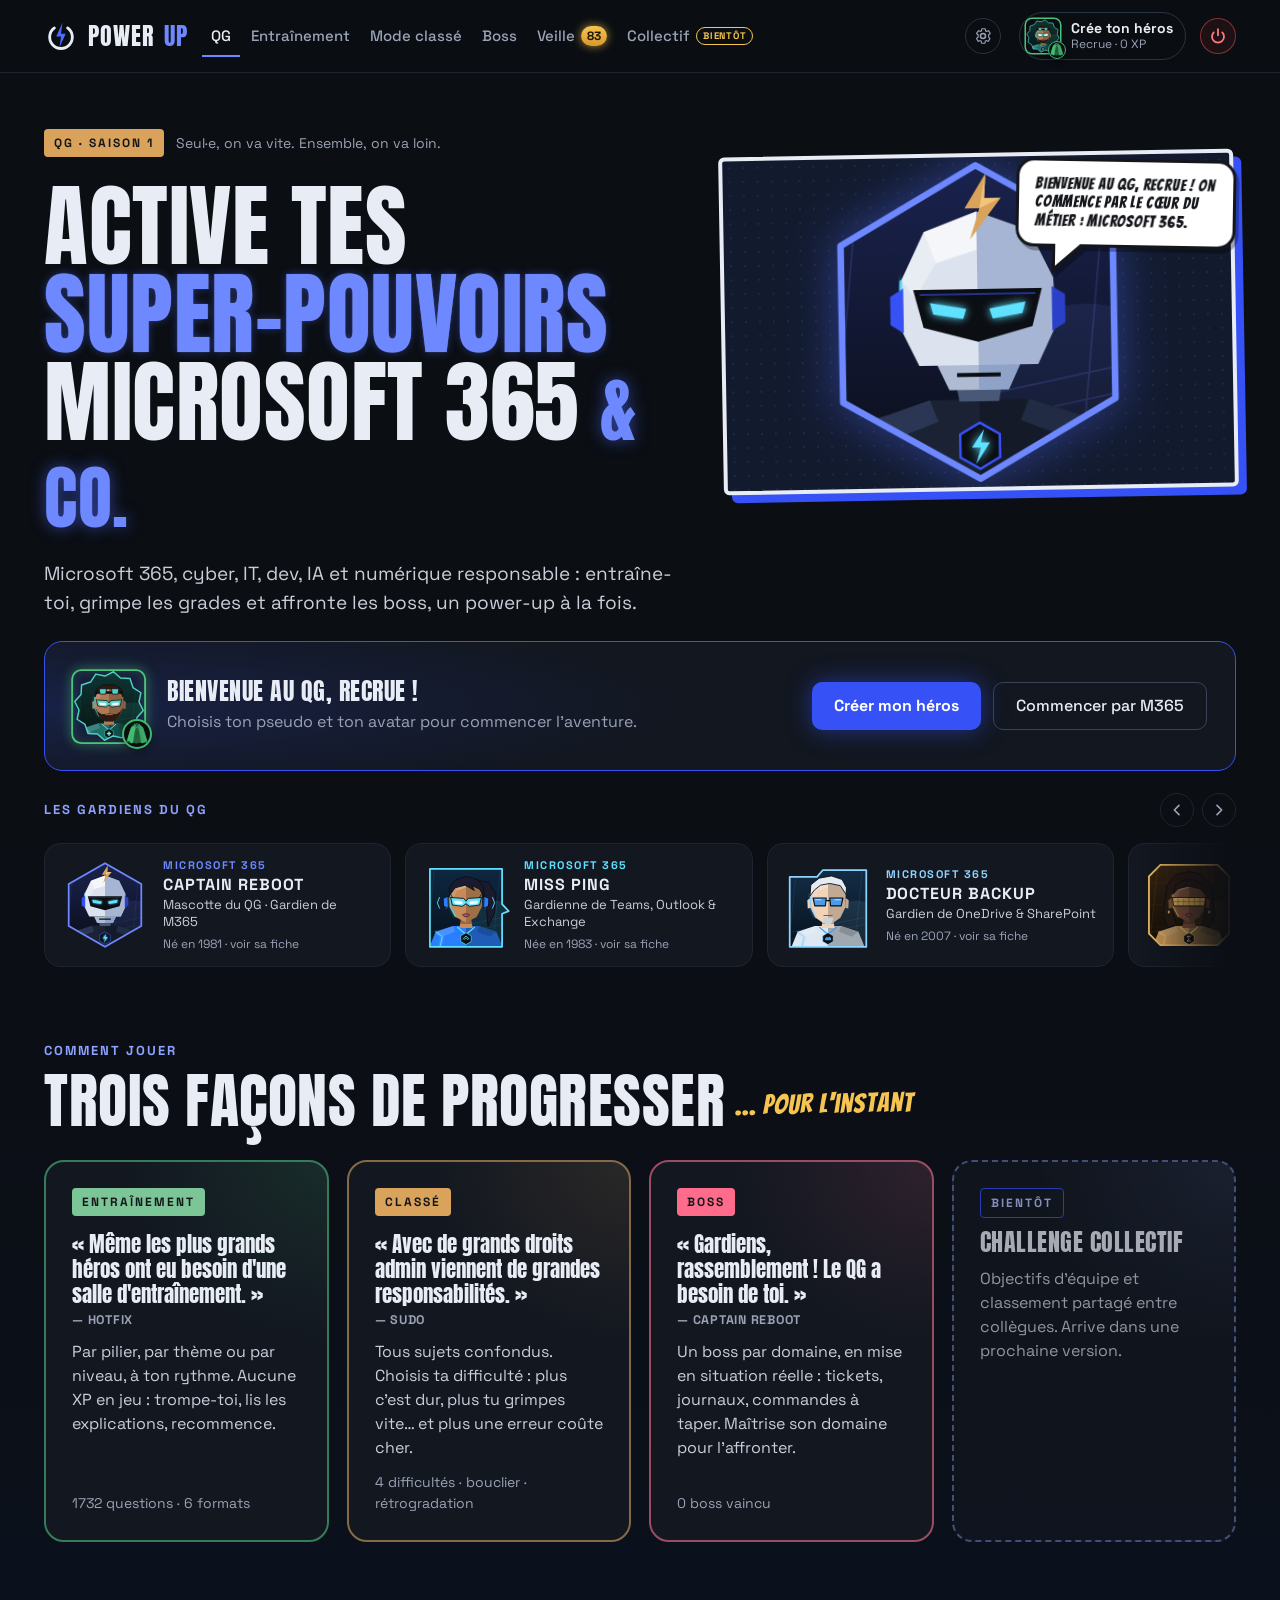
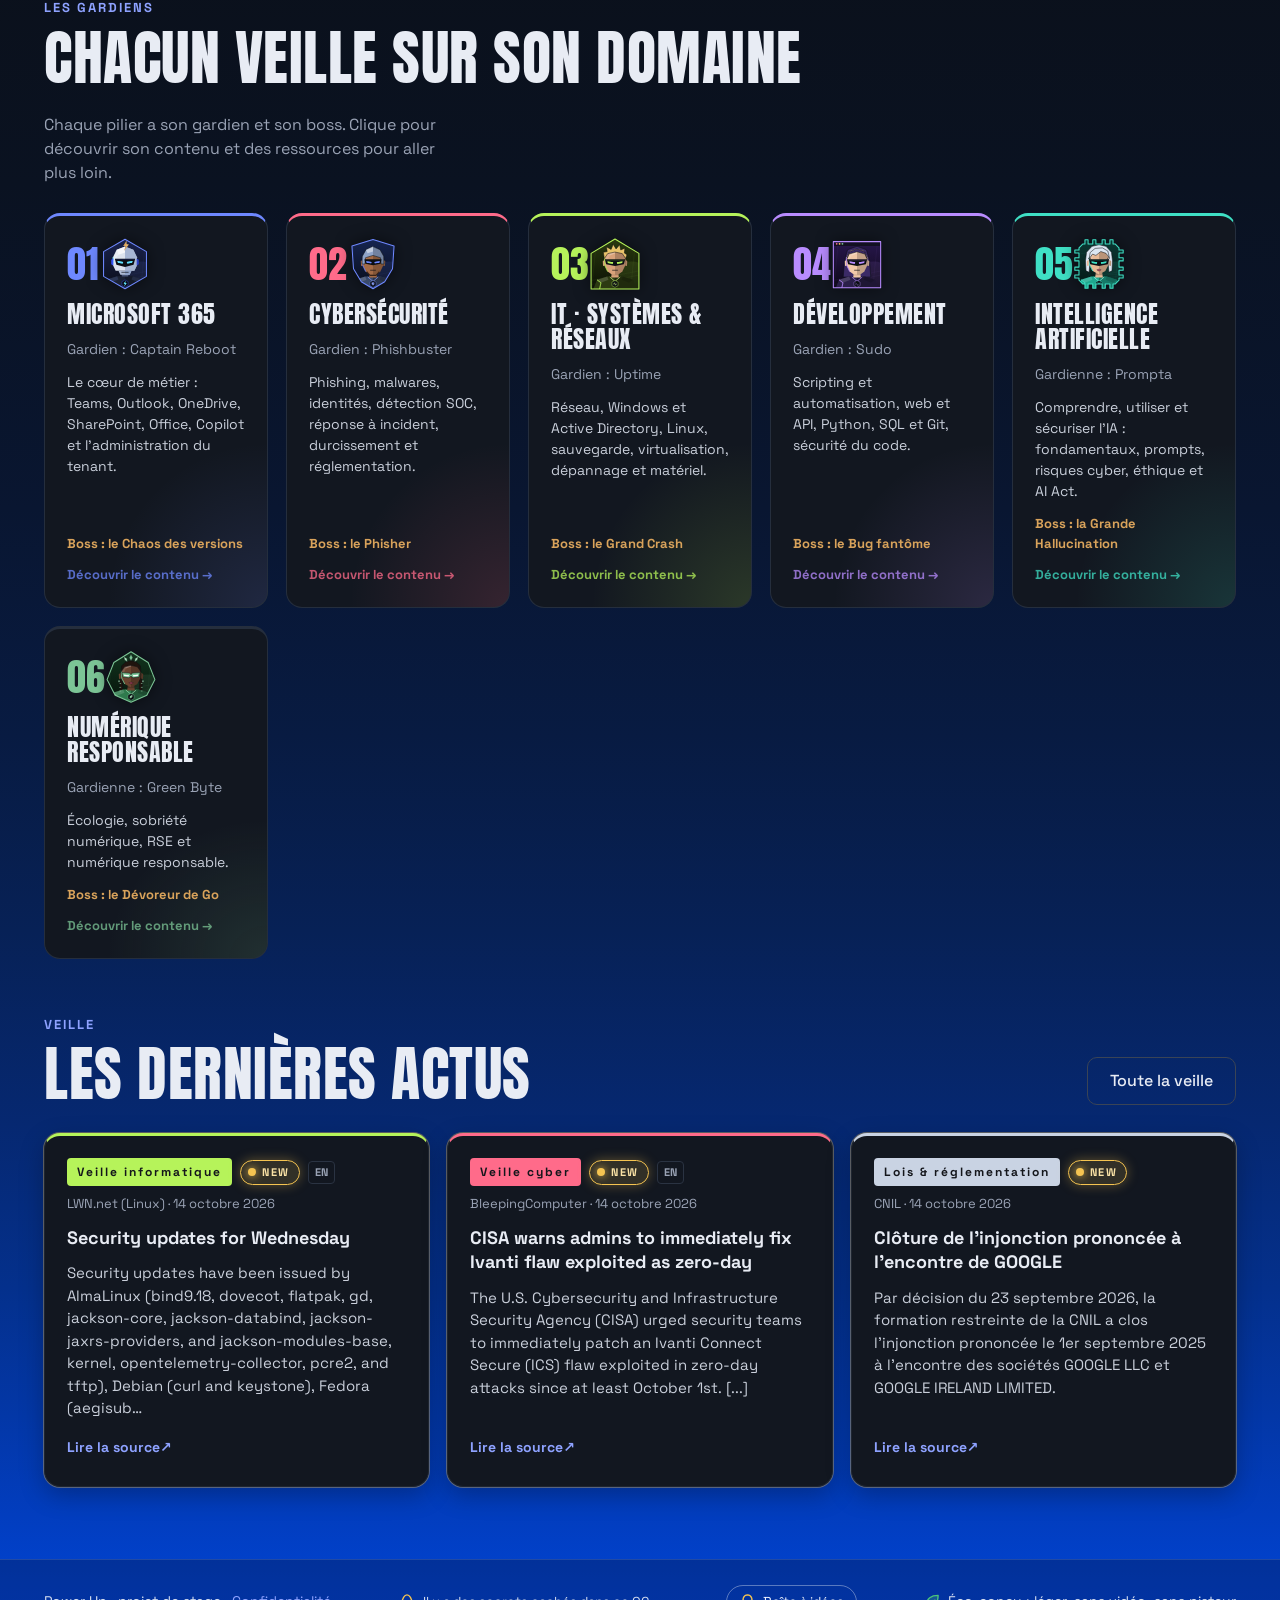
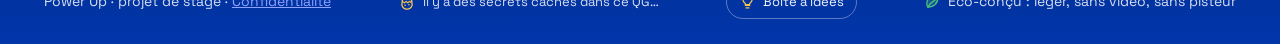
==== index.html @ 06daade4 "Add files via upload" ====
<!doctype html>
<html lang="fr">
<head>
  <meta charset="utf-8">
  <meta name="viewport" content="width=device-width, initial-scale=1">
  <title>Power Up — Active tes super-pouvoirs numériques</title>
  <meta name="description" content="Plateforme ludique pour apprendre Microsoft 365 et la cybersécurité : missions, entraînement et mode classé.">
  <meta name="theme-color" content="#0B0E13">
  <link rel="icon" href="data:image/svg+xml,%3Csvg xmlns='http://www.w3.org/2000/svg' viewBox='0 0 36 36'%3E%3Crect width='36' height='36' rx='8' fill='%230B0E13'/%3E%3Cpath d='M11 9.5a12 12 0 1 0 14 0' stroke='%23E8ECF4' stroke-width='3' fill='none' stroke-linecap='round'/%3E%3Cpath d='M19.5 4 13 18.5h5L16.5 30 23 15.5h-5z' fill='%234C6BFF'/%3E%3C/svg%3E">
  <link rel="stylesheet" href="css/style.css">
</head>
<body>
  <div id="app"></div>
  <noscript><p style="padding:24px">Power Up a besoin de JavaScript pour fonctionner.</p></noscript>
  <script src="js/config.js"></script>
  <script src="js/questions.js"></script>
  <script src="js/banque/phishing.js"></script>
  <script src="js/banque/cyber.js"></script>
  <script src="js/banque/reseau.js"></script>
  <script src="js/banque/teams.js"></script>
  <script src="js/banque/fichiers.js"></script>
  <script src="js/banque/productivite.js"></script>
  <script src="js/banque/admin.js"></script>
  <script src="js/banque/vert.js"></script>
  <script src="js/banque/it.js"></script>
  <script src="js/banque/dev.js"></script>
  <script src="js/banque/m365.js"></script>
  <script src="js/banque/cyber2.js"></script>
  <script src="js/banque/it2.js"></script>
  <script src="js/banque/ia.js"></script>
  <script src="js/banque/dev2.js"></script>
  <script src="js/banque/saisie.js"></script>
  <script src="js/banque/adressage.js"></script>
  <script src="js/banque/legende2.js"></script>
  <script src="js/banque/m365b.js"></script>
  <script src="js/banque/cyber3.js"></script>
  <script src="js/banque/it3.js"></script>
  <script src="js/banque/dev3.js"></script>
  <script src="js/banque/ia2.js"></script>
  <script src="js/banque/vert2.js"></script>
<script src="js/banque/m365c.js"></script>
<script src="js/banque/cyber4.js"></script>
<script src="js/banque/it4.js"></script>
<script src="js/banque/dev4.js"></script>
<script src="js/banque/ia3.js"></script>
<script src="js/banque/vert3.js"></script>
  <script src="js/boss.js"></script>
<script src="js/boss-alts.js"></script>
  <script src="js/heroes.js"></script>
<script src="js/fonds.js"></script>
  <script src="js/veille-data.js"></script>
  <script src="js/i18n.js"></script>
  <script src="js/app.js"></script>
</body>
</html>
---- css/style.css ----
/* Polices hébergées sur le site (licence SIL OFL, voir css/fonts/OFL-*.txt) : aucune requête vers Google Fonts */
@font-face { font-family: "Anton"; font-style: normal; font-weight: 400; font-display: swap; src: url("fonts/anton-latin.woff") format("woff"); }
@font-face { font-family: "Bangers"; font-style: normal; font-weight: 400; font-display: swap; src: url("fonts/bangers-latin.woff") format("woff"); }
@font-face { font-family: "Space Grotesk"; font-style: normal; font-weight: 300 700; font-display: swap; src: url("fonts/space-grotesk-latin.woff") format("woff"); }

/* =========================================================
   Power Up 365 — styles
   ========================================================= */
:root {
  --bg: #0B0E13;
  --panel: #121720;
  --panel-2: #141B2B;
  --line: #1E2530;
  --line-2: #2A3342;
  --text: #E8ECF4;
  --text-2: #C9CFDA;
  --muted: #9AA3B5;
  --blue: #3651F5;
  --blue-2: #6E88FF;
  --blue-3: #8EA2FF;
  --amber: #D9A35B;
  --green: #4CC37A;
  --green-2: #7CC596;
  --pink: #FF6B8A;
  --paper: #F4EFE6;
  --ink: #14161B;
  --radius: 14px;
  --display: "Anton", Impact, sans-serif;
  --comic: "Bangers", cursive;
  --body: "Space Grotesk", system-ui, sans-serif;
  --surface: #0F1420; --surface-2: #0B0F17; --sel: #161E30; --track: #232B3A; --topbar: rgba(11,14,19,.92);
  color-scheme: dark;
}

* { box-sizing: border-box; }
html { scroll-behavior: smooth; }
body {
  margin: 0;
  background: var(--bg);
  color: var(--text);
  font-family: var(--body);
  font-size: 16px;
  line-height: 1.5;
  -webkit-font-smoothing: antialiased;
}
a { color: var(--blue-3); }
a:hover { color: #B7C4FF; }
button { font-family: inherit; }
:focus-visible { outline: 3px solid var(--blue-3); outline-offset: 2px; }
.sr-only { position: absolute; width: 1px; height: 1px; overflow: hidden; clip: rect(0 0 0 0); white-space: nowrap; }

.container { width: 100%; max-width: 1240px; margin: 0 auto; padding: 0 24px; }

/* ---------- textures ---------- */
.halftone { background-image: radial-gradient(rgba(142,162,255,.2) 1.2px, transparent 1.4px); background-size: 14px 14px; }
.halftone-warm { background-image: radial-gradient(rgba(217,163,91,.26) 1.2px, transparent 1.4px); background-size: 12px 12px; }
.osb {
  background-image:
    repeating-linear-gradient(115deg, rgba(255,220,160,.07) 0 6px, transparent 6px 17px),
    repeating-linear-gradient(35deg, rgba(120,80,30,.12) 0 4px, transparent 4px 13px);
}
.neon { text-shadow: 0 0 18px rgba(76,107,255,.75), 0 0 2px rgba(180,195,255,.9); }

/* ---------- topbar ---------- */
.topbar { border-bottom: 1px solid var(--line); position: sticky; top: 0; background: var(--topbar); backdrop-filter: blur(8px); z-index: 10; }
.topbar .container { min-height: 72px; display: flex; align-items: center; gap: 24px; flex-wrap: wrap; }
.logo { display: flex; align-items: center; gap: 10px; text-decoration: none; color: var(--text); font-family: var(--display); font-size: 24px; letter-spacing: 1px; }
.logo span { color: var(--blue-2); }
.nav { display: flex; gap: 6px; flex-grow: 1; flex-wrap: wrap; }
.nav a { color: var(--muted); text-decoration: none; font-weight: 500; padding: 10px 12px; border-radius: 8px; }
.nav a:hover { color: var(--text); background: var(--panel); }
.nav a.active { color: var(--text); box-shadow: inset 0 -2px 0 var(--blue-2); border-radius: 0; }
.profile-chip { display: flex; align-items: center; gap: 10px; padding: 6px 14px 6px 6px; border: 1px solid var(--line-2); border-radius: 999px; }
.profile-chip .avatar { width: 34px; height: 34px; border-radius: 50%; background: var(--track); display: flex; align-items: center; justify-content: center; }
.profile-chip b { display: block; font-size: 14px; line-height: 1.2; }
.profile-chip small { display: block; font-size: 12px; color: var(--muted); line-height: 1.2; }

/* ---------- buttons ---------- */
.btn { display: inline-flex; align-items: center; justify-content: center; gap: 10px; min-height: 48px; padding: 0 22px; border-radius: 10px; font-weight: 700; font-size: 16px; text-decoration: none; cursor: pointer; border: none; transition: transform .15s ease, box-shadow .15s ease; }
.btn:active { transform: translateY(1px); }
.btn-primary { background: var(--blue); color: #fff; box-shadow: 0 0 24px rgba(54,81,245,.5); }
.btn-primary:hover { color: #fff; box-shadow: 0 0 34px rgba(54,81,245,.75); }
.btn-ghost { background: transparent; color: var(--text); border: 1.5px solid #3A4456; font-weight: 500; }
.btn-ghost:hover { color: var(--text); border-color: var(--blue-2); }
.btn-small { min-height: 40px; padding: 0 14px; font-size: 14px; }
.btn-row { display: flex; gap: 12px; flex-wrap: wrap; }

/* ---------- common bits ---------- */
.eyebrow { font-size: 13px; font-weight: 700; letter-spacing: 2px; color: var(--blue-3); text-transform: uppercase; }
.tag { display: inline-block; font-size: 12px; font-weight: 700; letter-spacing: 2px; color: var(--ink); background: var(--amber); padding: 5px 10px; border-radius: 4px; text-transform: uppercase; }
.tag-outline { background: transparent; color: #B7C4FF; border: 1.5px solid var(--blue); }
h1, h2, h3 { font-family: var(--display); font-weight: 400; text-transform: uppercase; letter-spacing: .5px; line-height: 1.05; margin: 0; }
.h-xl { font-size: clamp(48px, 7vw, 92px); line-height: .98; }
.h-l { font-size: clamp(36px, 5vw, 60px); }
.h-m { font-size: clamp(26px, 3vw, 38px); line-height: 1.12; }
.h-s { font-size: 24px; }
.lead { font-size: 19px; color: var(--text-2); max-width: 640px; margin: 0; }
.muted { color: var(--muted); }
.panel { background: var(--panel); border: 1px solid var(--line); border-radius: 18px; padding: 28px; }
.section { padding: 56px 0 0; }
.section-head { display: flex; justify-content: space-between; align-items: flex-end; gap: 24px; flex-wrap: wrap; margin-bottom: 28px; }
.stack { display: flex; flex-direction: column; gap: 16px; }
.bar { height: 10px; border-radius: 5px; background: var(--track); overflow: hidden; }
.bar > div { height: 100%; background: linear-gradient(90deg, var(--blue), var(--blue-2)); box-shadow: 0 0 14px rgba(76,107,255,.7); transition: width .5s ease; }
.bar.green > div { background: var(--green-2); box-shadow: none; }
.bar.boss { height: 16px; background: #231820; border: 1px solid #3A2430; }
.bar.boss > div { background: linear-gradient(90deg, #C2345A, var(--pink)); box-shadow: 0 0 16px rgba(255,107,138,.6); }
.burst { display: inline-block; font-family: var(--comic); font-size: 32px; letter-spacing: 2px; padding: 4px 16px; border: 3px solid var(--ink); transform: rotate(-6deg); box-shadow: 4px 4px 0 var(--ink); color: var(--ink); background: var(--amber); }
.burst.ok { background: var(--green); }
.burst.ko { background: var(--pink); }
.burst.big { font-size: 56px; padding: 6px 26px; border-width: 4px; box-shadow: 8px 8px 0 var(--ink); }
.page { padding: 40px 0 72px; }
.back-link { display: inline-flex; align-items: center; gap: 8px; color: var(--text-2); text-decoration: none; font-weight: 500; min-height: 44px; }

/* ---------- QG ---------- */
.hero { display: grid; grid-template-columns: minmax(0, 1.1fr) minmax(0, .9fr); gap: 48px; align-items: center; padding: 56px 0 24px; }
.hero .stack { gap: 26px; }
.comic-wrap { position: relative; min-height: 440px; }
.comic-panel { position: absolute; inset: 0 40px 40px 0; background-color: #121A2E; border: 4px solid var(--text); border-radius: 6px; transform: rotate(-2deg); box-shadow: 12px 12px 0 var(--blue); overflow: hidden; display: flex; align-items: flex-end; justify-content: center; }
.speech { position: absolute; right: 0; top: 16px; width: 220px; padding: 14px 16px; background: #fff; color: var(--ink); border: 3px solid var(--ink); border-radius: 18px; font-weight: 700; font-size: 17px; line-height: 1.3; transform: rotate(2deg); }
.comic-wrap .burst { position: absolute; left: -12px; bottom: 0; font-size: 42px; transform: rotate(-8deg); box-shadow: 6px 6px 0 var(--ink); }

.ranks { display: grid; grid-template-columns: repeat(5, minmax(0, 1fr)); gap: 16px; margin-top: 20px; }
.rank { display: flex; flex-direction: column; gap: 8px; }
.rank .rseg { height: 8px; border-radius: 4px; background: var(--track); overflow: hidden; }
.rank .rseg > div { height: 100%; background: var(--blue-2); }
.rank b { font-size: 16px; }
.rank small { font-size: 13px; color: var(--muted); }
.rank.current b { color: var(--text); }
.rank.current small { color: var(--blue-3); }

.worlds { display: grid; grid-template-columns: repeat(auto-fit, minmax(210px, 1fr)); gap: 18px; }
.world { min-height: 300px; padding: 22px; border-radius: 16px; background: var(--panel); border: 1px solid #252E3D; display: flex; flex-direction: column; gap: 12px; text-decoration: none; color: var(--text); transition: transform .15s ease, border-color .15s ease; }
.world:hover { color: var(--text); transform: translateY(-4px); border-color: var(--blue-2); }
.world .num { font-family: var(--display); font-size: 38px; color: var(--blue-2); line-height: 1; }
.world h3 { font-size: 24px; }
.world p { margin: 0; font-size: 14px; color: var(--text-2); flex-grow: 1; }
.world .apps { font-size: 14px; color: var(--muted); }
.world .boss { font-size: 13px; font-weight: 700; color: var(--amber); }
.world.green { background-color: #13201A; border-color: #2C4A38; }
.world.green .num { color: var(--green-2); }

.modes { display: grid; grid-template-columns: repeat(auto-fit, minmax(260px, 1fr)); gap: 18px; }
.mode-card { padding: 26px; border-radius: 16px; background: var(--panel); border: 1px solid var(--line); display: flex; flex-direction: column; gap: 12px; text-decoration: none; color: var(--text); }
.mode-card:hover { color: var(--text); border-color: var(--blue-2); }
.mode-card p { margin: 0; color: var(--text-2); flex-grow: 1; }
.mode-card.soon { opacity: .7; border-style: dashed; }

.footer { border-top: 1px solid var(--line); margin-top: 72px; }
.footer .container { min-height: 84px; display: flex; align-items: center; justify-content: space-between; gap: 16px; flex-wrap: wrap; font-size: 14px; color: var(--muted); }

/* ---------- chooser (thèmes / difficultés) ---------- */
.choices { display: grid; gap: 14px; }
.choices.themes { grid-template-columns: repeat(auto-fit, minmax(150px, 1fr)); }
.choices.levels { grid-template-columns: repeat(auto-fit, minmax(240px, 1fr)); }
.choice { text-align: left; padding: 16px; border-radius: 14px; background: var(--panel); border: 2px solid var(--line); color: var(--text); cursor: pointer; display: flex; flex-direction: column; gap: 8px; transition: all .15s ease; }
.choice:hover { border-color: #3A4456; }
.choice.selected { background: var(--sel); border-color: var(--c, var(--blue-2)); box-shadow: 0 0 26px color-mix(in srgb, var(--c, var(--blue-2)) 35%, transparent); transform: translateY(-3px); }
.choice .name { font-family: var(--display); font-size: 20px; text-transform: uppercase; line-height: 1.1; }
.choice.level .name { font-size: 32px; }
.choice small { color: var(--muted); font-size: 13px; }
.choice p { margin: 0; color: var(--text-2); font-size: 15px; flex-grow: 1; }
.level-tag { align-self: flex-start; font-size: 12px; font-weight: 700; letter-spacing: 2px; color: var(--ink); background: var(--c); padding: 5px 10px; border-radius: 4px; }
.stakes { display: grid; grid-template-columns: 1fr 1fr; gap: 10px; }
.stake { padding: 10px 12px; border-radius: 10px; }
.stake small { display: block; font-size: 12px; }
.stake b { font-family: var(--display); font-weight: 400; font-size: 24px; }
.stake.win { background: #0F1A14; } .stake.win small { color: #9FB8A8; } .stake.win b { color: #6FD99A; }
.stake.lose { background: #1F1116; } .stake.lose small { color: #C9A2AE; } .stake.lose b { color: #FF8AA3; }
.rules { display: grid; grid-template-columns: repeat(auto-fit, minmax(280px, 1fr)); gap: 16px; }
.rule { display: flex; gap: 14px; align-items: center; padding: 16px 20px; border-radius: 14px; background: var(--panel); border: 1px solid var(--line); color: var(--text-2); font-size: 15px; }
.rule svg { flex-shrink: 0; }

/* ---------- question runner ---------- */
.status-bar { display: flex; flex-wrap: wrap; gap: 14px; align-items: stretch; margin-bottom: 24px; }
.status-bar > .panel { padding: 14px 20px; border-radius: 14px; display: flex; align-items: center; gap: 12px; }
.status-bar .grow { flex-grow: 1; flex-direction: column; align-items: stretch; justify-content: center; gap: 8px; min-width: 240px; }
.status-bar .row { display: flex; justify-content: space-between; gap: 12px; font-size: 14px; }
.pips { display: flex; gap: 6px; }
.pip { width: 22px; height: 10px; border-radius: 3px; background: var(--track); }
.pip.on { background: var(--blue-2); box-shadow: 0 0 8px rgba(76,107,255,.8); }
.pip.full { background: var(--blue); box-shadow: 0 0 8px rgba(76,107,255,.8); }
.shield-box { width: 46px; height: 46px; border-radius: 12px; display: flex; align-items: center; justify-content: center; background: #0F131B; border: 1.5px dashed var(--line-2); }
.shield-box.active { background: var(--panel-2); border: 1.5px solid var(--blue); box-shadow: 0 0 18px rgba(54,81,245,.6); }
.lives { display: flex; gap: 6px; }

.q-layout { display: grid; grid-template-columns: minmax(0, 7fr) minmax(0, 5fr); gap: 32px; align-items: start; }
.q-meta { display: flex; flex-wrap: wrap; gap: 10px; align-items: center; margin-bottom: 14px; }
.q-hint { color: var(--muted); margin: 10px 0 18px; }
.answers { display: flex; flex-direction: column; gap: 12px; }
.answer { min-height: 58px; width: 100%; display: flex; align-items: center; gap: 14px; padding: 12px 16px; font-size: 16px; font-weight: 500; text-align: left; border-radius: 12px; background: var(--panel-2); color: var(--text); border: 1.5px solid var(--line-2); cursor: pointer; transition: all .15s ease; }
.answer:hover:not(:disabled) { border-color: var(--blue-2); }
.answer:disabled { cursor: default; }
.answer .letter { width: 32px; height: 32px; flex-shrink: 0; border-radius: 8px; display: flex; align-items: center; justify-content: center; font-family: var(--display); background: var(--bg); color: var(--blue-3); }
.answer .box { width: 28px; height: 28px; flex-shrink: 0; border-radius: 6px; display: flex; align-items: center; justify-content: center; background: var(--bg); border: 2px solid #3A4456; }
.answer.on { background: var(--sel); border: 2px solid var(--blue-2); }
.answer.on .box { background: var(--blue); border-color: var(--blue-2); }
.answer.ok, .order-row.ok { background: #12301F; color: #E8F2EA; border: 2px solid var(--green); }
.answer.ko, .order-row.ko { background: #331520; color: #F6E3E8; border: 2px solid var(--pink); }
.answer.dim { background: #10141C; color: #6E7686; border: 1.5px solid var(--line); }

.order-row { min-height: 64px; display: flex; align-items: center; gap: 14px; padding: 10px 12px 10px 14px; border-radius: 12px; background: var(--panel-2); border: 1.5px solid var(--line-2); }
.order-row .pos { width: 36px; height: 36px; flex-shrink: 0; border-radius: 50%; display: flex; align-items: center; justify-content: center; font-family: var(--display); font-size: 18px; background: var(--bg); color: var(--amber); }
.order-row .txt { flex-grow: 1; font-weight: 500; }
.arrow-btn { width: 44px; height: 44px; flex-shrink: 0; border-radius: 10px; display: flex; align-items: center; justify-content: center; background: var(--track); border: 1px solid #3A4456; color: var(--text-2); cursor: pointer; }
.arrow-btn:disabled { background: transparent; border-color: var(--line); color: #3A4456; cursor: default; }

.mail-frame { padding: 20px; border-radius: 14px; background-color: var(--paper); border: 4px solid var(--ink); box-shadow: 8px 8px 0 var(--blue); margin-bottom: 18px; }
.mail { background: #fff; border: 2px solid var(--ink); border-radius: 10px; color: var(--ink); overflow: hidden; }
.mail-head { padding: 14px 18px; border-bottom: 1px solid #D8D2C6; display: flex; flex-direction: column; gap: 4px; font-size: 14px; }
.mail-head .from { font-weight: 700; }
.mail-head .addr { font-family: ui-monospace, Menlo, Consolas, monospace; font-size: 13px; color: #3A3D45; }
.mail-head .subject { font-weight: 700; font-size: 18px; margin-top: 4px; }
.mail-body { padding: 18px; line-height: 1.55; color: #2A2D33; white-space: pre-line; }
.mail-cta { padding: 0 18px 18px; display: flex; flex-direction: column; align-items: flex-start; gap: 8px; }
.mail-cta .cta { padding: 12px 18px; background: #2B5BD7; color: #fff; font-weight: 700; border-radius: 6px; font-size: 15px; word-break: break-all; }
.mail-cta .hover { font-family: ui-monospace, Menlo, Consolas, monospace; font-size: 12px; color: #8A2B3F; background: #FBE7EB; padding: 6px 10px; border-radius: 6px; word-break: break-all; }
.mail-kicker { display: inline-block; font-size: 12px; font-weight: 700; letter-spacing: 2px; color: #fff; background: var(--ink); padding: 5px 10px; border-radius: 4px; margin-bottom: 14px; }
.clue-mail { padding: 16px 18px; display: flex; flex-direction: column; gap: 10px; }
.clue-line { display: flex; flex-wrap: wrap; gap: 6px; align-items: center; }
.seg { font-size: 16px; line-height: 1.4; padding: 4px 8px; border-radius: 6px; text-align: left; color: var(--ink); background: transparent; border: 2px dashed #D8D2C6; cursor: pointer; }
.seg:hover:not(:disabled) { border-color: #B8860B; }
.seg.on { background: #FFE08A; border: 2px solid #B8860B; }
.seg.ok { background: #CFF2DC; border: 2px solid #2F9E5B; }
.seg.ko { background: #FBD5DE; border: 2px solid #C2345A; }
.seg.plain { border-color: transparent; }
.seg:disabled { cursor: default; }

.side-card { padding: 26px; border-radius: 16px; background-color: #121A2E; border: 1px dashed var(--line-2); display: flex; flex-direction: column; gap: 12px; }
.feedback { padding: 22px; border-radius: 14px; background: var(--panel); border: 1.5px solid #7A2F42; display: flex; flex-direction: column; gap: 14px; }
.feedback.good { border-color: #2F7A4D; }
.feedback.shielded { border-color: var(--blue); }
.feedback .top { display: flex; justify-content: space-between; align-items: center; gap: 12px; flex-wrap: wrap; }
.feedback p { margin: 0; color: var(--text-2); line-height: 1.6; }
.feedback .delta { font-family: var(--display); font-size: 26px; }
.notice { padding: 10px 14px; border-radius: 10px; font-weight: 700; font-size: 14px; }
.notice.shield { background: var(--panel-2); border: 1px solid var(--blue); color: #B7C4FF; }
.notice.up { background: var(--amber); color: var(--ink); font-family: var(--display); font-weight: 400; font-size: 20px; text-transform: uppercase; }
.notice.down { background: #331520; color: #FF8AA3; border: 1px solid #7A2F42; font-family: var(--display); font-weight: 400; font-size: 20px; text-transform: uppercase; }

.end-card { max-width: 900px; margin: 24px auto 0; padding: 44px 48px; border-radius: 20px; background-color: #121A2E; border: 4px solid var(--text); box-shadow: 14px 14px 0 var(--blue); display: flex; flex-direction: column; align-items: center; gap: 22px; text-align: center; }
.end-card p { margin: 0; color: var(--text-2); max-width: 640px; }
.stats { display: grid; grid-template-columns: repeat(auto-fit, minmax(150px, 1fr)); gap: 14px; width: 100%; }
.stat { padding: 16px; border: 1px solid var(--line-2); border-radius: 12px; background: var(--surface); display: flex; flex-direction: column; gap: 4px; }
.stat small { color: var(--muted); font-size: 13px; }
.stat b { font-family: var(--display); font-weight: 400; font-size: 28px; line-height: 1.2; }

.boss-row { display: flex; align-items: center; gap: 20px; margin-bottom: 24px; }
.boss-face { width: 64px; height: 64px; flex-shrink: 0; border-radius: 12px; background-color: #2A1420; border: 3px solid var(--text); display: flex; align-items: center; justify-content: center; transform: rotate(-4deg); }

/* ---------- responsive ---------- */
@media (max-width: 900px) {
  .hero { grid-template-columns: 1fr; padding-top: 32px; }
  .comic-wrap { min-height: 380px; max-width: 480px; }
  .q-layout { grid-template-columns: 1fr; }
  .ranks { grid-template-columns: repeat(2, minmax(0, 1fr)); }
  .topbar .container { gap: 10px 16px; padding-block: 8px; }
  .profile-chip { padding: 4px 12px 4px 4px; }
  .profile-chip small { display: none; }
  .nav { order: 3; width: 100%; flex-grow: 0; }
  .end-card { padding: 32px 22px; }
}
@media (max-width: 560px) {
  .container { padding: 0 16px; }
  .panel { padding: 20px; }
  .comic-panel { inset: 0 20px 30px 0; }
  .speech { width: 180px; font-size: 15px; }
  .burst.big { font-size: 42px; }
}
@media (prefers-reduced-motion: reduce) {
  * { transition: none !important; scroll-behavior: auto !important; }
}

/* ---------- glisser-déposer ---------- */
.order-row.draggable { cursor: grab; touch-action: none; user-select: none; -webkit-user-select: none; transition: border-color .15s ease, background .15s ease; }
.order-row.draggable:hover { border-color: var(--blue-2); }
.order-row.dragging { position: relative; z-index: 5; cursor: grabbing; background: #1A2440; border-color: var(--blue-2); box-shadow: 0 12px 30px rgba(0,0,0,.45), 0 0 22px rgba(76,107,255,.4); transition: none; }
.order-row .grip { display: flex; align-items: center; padding: 0 2px; }

/* ---------- veille ---------- */
.news-grid { display: grid; grid-template-columns: repeat(auto-fill, minmax(320px, 1fr)); gap: 18px; }
.news { display: flex; flex-direction: column; gap: 12px; padding: 22px; border-radius: 16px; background: var(--panel); border: 1px solid var(--line); border-top: 3px solid var(--c, var(--blue-2)); }
.news-alert { background: #1A1218; border-color: #3A2430; border-top-color: var(--pink); }
.news-meta { display: flex; flex-wrap: wrap; gap: 8px; align-items: center; font-size: 13px; }
.news-title { font-family: var(--body); text-transform: none; letter-spacing: 0; font-size: 18px; font-weight: 700; line-height: 1.35; }
.news-title a { color: var(--text); text-decoration: none; }
.news-title a:hover { color: var(--blue-3); text-decoration: underline; }
.news p { margin: 0; color: var(--text-2); font-size: 15px; flex-grow: 1; }
.news-link { font-size: 14px; font-weight: 700; text-decoration: none; align-self: flex-start; min-height: 32px; display: inline-flex; align-items: center; }
.badge-new { display: inline-flex; align-items: center; gap: 6px; font-size: 11px; font-weight: 700; letter-spacing: 1.5px; text-transform: uppercase; padding: 3px 9px 3px 7px; border-radius: 999px; background: rgba(54,81,245,.18); border: 1px solid var(--blue-2); color: #DCE3FF; box-shadow: 0 0 12px rgba(76,107,255,.35); }
.badge-read { font-size: 11px; font-weight: 700; letter-spacing: 1px; text-transform: uppercase; padding: 2px 7px; border-radius: 4px; color: #6E7686; border: 1px solid var(--line-2); }
.badge-lang { font-size: 11px; font-weight: 700; padding: 2px 6px; border-radius: 4px; border: 1px solid var(--line-2); color: var(--muted); }
.help summary { cursor: pointer; }
.help code { background: var(--surface); border: 1px solid var(--line-2); padding: 1px 6px; border-radius: 4px; font-size: 14px; }
.help p { margin: 0; }

/* ---------- effets : logo néon qui s'allume ---------- */
.logo svg, .logo .logo-txt { transition: filter .2s ease; }
.logo:hover svg { filter: drop-shadow(0 0 6px rgba(110,136,255,.7)); }
.logo.power-on svg { animation: neon-on 1.1s linear; }
.logo.power-on span { animation: neon-on 1.1s linear .08s; }
@keyframes neon-on {
  0%   { opacity: .15; filter: none; }
  6%   { opacity: 1;   filter: drop-shadow(0 0 8px #6E88FF); }
  10%  { opacity: .25; filter: none; }
  16%  { opacity: 1;   filter: drop-shadow(0 0 10px #6E88FF); }
  19%  { opacity: .4;  filter: none; }
  28%  { opacity: 1;   filter: drop-shadow(0 0 10px #8EA2FF) drop-shadow(0 0 22px #3651F5); }
  75%  { opacity: 1;   filter: drop-shadow(0 0 12px #8EA2FF) drop-shadow(0 0 26px #3651F5); }
  100% { opacity: 1;   filter: none; }
}

/* ---------- effets : étoile au clic sur les onglets ---------- */
.fx-burst { position: fixed; width: 0; height: 0; pointer-events: none; z-index: 1000; }
.fx-spark { position: absolute; left: 0; top: 0; width: var(--s); height: var(--s); margin: calc(var(--s) / -2) 0 0 calc(var(--s) / -2); border-radius: 50%; background: var(--c); box-shadow: 0 0 8px var(--c); animation: fx-spark .75s cubic-bezier(.15,.75,.3,1) forwards; }
@keyframes fx-spark { 0% { transform: rotate(var(--a)) translateX(4px) scale(1); opacity: 1; } 100% { transform: rotate(var(--a)) translateX(var(--d)) scale(.2); opacity: 0; } }
.fx-star { position: absolute; width: 36px; height: 36px; left: -18px; top: -18px; fill: #fff; filter: drop-shadow(0 0 6px #8EA2FF) drop-shadow(0 0 14px #3651F5); animation: fx-star .65s ease-out forwards; }
@keyframes fx-star { 0% { transform: scale(0) rotate(0deg); opacity: 1; } 35% { transform: scale(1.25) rotate(40deg); opacity: 1; } 100% { transform: scale(.5) rotate(110deg); opacity: 0; } }
.fx-flash { position: absolute; width: 90px; height: 90px; left: -45px; top: -45px; border-radius: 50%; background: radial-gradient(circle, rgba(142,162,255,.55), transparent 65%); animation: fx-flash .5s ease-out forwards; }
@keyframes fx-flash { from { transform: scale(.2); opacity: 1; } to { transform: scale(1.5); opacity: 0; } }
.fx-ring { position: absolute; width: 60px; height: 60px; left: -30px; top: -30px; border-radius: 50%; border: 2px solid rgba(217,163,91,.9); animation: fx-ring .6s ease-out forwards; }
@keyframes fx-ring { from { transform: scale(.1); opacity: 1; } to { transform: scale(1.6); opacity: 0; } }
@media (prefers-reduced-motion: reduce) { .fx-burst { display: none; } .logo.power-on svg, .logo.power-on span { animation: none; } }

/* ---------- veille : non lus ---------- */
.dot-live { display: inline-block; width: 8px; height: 8px; border-radius: 50%; background: #8EA2FF; box-shadow: 0 0 0 0 rgba(142,162,255,.7), 0 0 8px #6E88FF; animation: dot-pulse 1.8s ease-out infinite; vertical-align: middle; flex-shrink: 0; }
@keyframes dot-pulse { 0% { box-shadow: 0 0 0 0 rgba(142,162,255,.75), 0 0 8px #6E88FF; } 70% { box-shadow: 0 0 0 9px rgba(142,162,255,0), 0 0 8px #6E88FF; } 100% { box-shadow: 0 0 0 0 rgba(142,162,255,0), 0 0 8px #6E88FF; } }
.chip-news { position: relative; }
.chip-dot { position: absolute; top: 12px; right: 12px; background: var(--c); box-shadow: 0 0 10px var(--c); }
.chip-news.has-new { border-color: color-mix(in srgb, var(--c) 45%, var(--line)); }
.new-count { color: var(--text); font-weight: 700; }
.news.unread { box-shadow: 0 0 0 1px color-mix(in srgb, var(--c) 35%, transparent), 0 8px 24px rgba(0,0,0,.25); }
.news.read { opacity: .72; }
.news.read:hover { opacity: 1; }
.news-toolbar { display: flex; justify-content: space-between; align-items: center; gap: 12px; flex-wrap: wrap; margin-bottom: 16px; font-size: 15px; }
.news-toolbar .dot-live { margin-right: 4px; }
.nav a { position: relative; }
.nav-badge { display: inline-flex; align-items: center; justify-content: center; min-width: 20px; height: 20px; padding: 0 6px; margin-left: 6px; border-radius: 999px; background: var(--pink); color: #fff; font-size: 12px; font-weight: 700; line-height: 1; box-shadow: 0 0 10px rgba(255,107,138,.7); animation: badge-glow 2s ease-in-out infinite; vertical-align: 1px; }
@keyframes badge-glow { 0%, 100% { box-shadow: 0 0 6px rgba(255,107,138,.5); } 50% { box-shadow: 0 0 16px rgba(255,107,138,.95); } }
@media (prefers-reduced-motion: reduce) { .dot-live, .nav-badge { animation: none; } }

/* ---------- niveaux : avantages ---------- */
.perks { list-style: none; margin: 0; padding: 0; display: flex; flex-direction: column; gap: 4px; font-size: 13px; }
.perk { display: flex; gap: 8px; align-items: center; }
.perk span[aria-hidden] { width: 18px; height: 18px; border-radius: 50%; display: inline-flex; align-items: center; justify-content: center; font-size: 11px; font-weight: 700; flex-shrink: 0; }
.perk.yes { color: var(--text-2); } .perk.yes span[aria-hidden] { background: #12301F; color: #6FD99A; }
.perk.no { color: #7D8799; text-decoration: line-through; text-decoration-color: rgba(255,107,138,.5); } .perk.no span[aria-hidden] { background: #331520; color: #FF8AA3; }

/* ---------- mode Légende : l'ultime ---------- */
.ultimate-tag { display: inline-flex; align-items: center; gap: 6px; font-size: 11px; font-weight: 700; letter-spacing: 2px; text-transform: uppercase; color: #FFD2DC; padding: 4px 10px; border-radius: 999px; background: linear-gradient(90deg, #7A0F2A, #C2185B); box-shadow: 0 0 14px rgba(255,61,110,.55); }
.ultimate-tag.big { font-size: 14px; padding: 8px 16px; }
.choice.level.ultimate { background: radial-gradient(120% 90% at 100% 0%, rgba(255,61,110,.18), transparent 60%), linear-gradient(180deg, #1A0E14, #120B10); border-color: #4A1A2A; }
.choice.level.ultimate .name { background: linear-gradient(90deg, #FFFFFF, #FF8AA3); -webkit-background-clip: text; background-clip: text; color: transparent; }
.choice.level.ultimate.selected { border-color: var(--c); animation: ultimate-glow 1.8s ease-in-out infinite; }
@keyframes ultimate-glow { 0%, 100% { box-shadow: 0 0 18px rgba(255,61,110,.35), inset 0 0 18px rgba(255,61,110,.08); } 50% { box-shadow: 0 0 40px rgba(255,61,110,.75), inset 0 0 26px rgba(255,61,110,.18); } }
.btn-ultimate { background: linear-gradient(90deg, #B3123F, #FF3D6E); color: #fff; box-shadow: 0 0 26px rgba(255,61,110,.55); }
.btn-ultimate:hover { color: #fff; box-shadow: 0 0 40px rgba(255,61,110,.85); }
.hardcore { position: relative; }
.hardcore::before { content: ""; position: fixed; inset: 0; pointer-events: none; z-index: 0; background: radial-gradient(ellipse at center, transparent 55%, rgba(160,10,50,.28) 100%); animation: hc-vignette 3.5s ease-in-out infinite; }
@keyframes hc-vignette { 0%, 100% { opacity: .65; } 50% { opacity: 1; } }
.hardcore > * { position: relative; z-index: 1; }
.hardcore .status-bar .panel { border-color: #4A1A2A; background: #150E13; }
.hardcore .bar > div { background: linear-gradient(90deg, #B3123F, #FF3D6E); box-shadow: 0 0 14px rgba(255,61,110,.7); }
.hc-panel { flex-direction: column; align-items: flex-start !important; gap: 6px !important; }
.hc-card { background-color: #1A0E14 !important; border-color: #4A1A2A !important; }
.hc-end { box-shadow: 14px 14px 0 #FF3D6E !important; }
.ultimate-gate { max-width: 820px; margin: 24px auto 0; padding: 48px; border-radius: 22px; text-align: center; display: flex; flex-direction: column; align-items: center; gap: 24px; background: radial-gradient(100% 80% at 50% 0%, rgba(255,61,110,.22), transparent 70%), #120B10; border: 2px solid #FF3D6E; animation: ultimate-glow 2s ease-in-out infinite; }
.gate-rules { list-style: none; margin: 0; padding: 0; display: grid; gap: 12px; text-align: left; width: 100%; }
.gate-rules li { padding: 14px 18px; border-radius: 12px; background: #1A0E14; border: 1px solid #4A1A2A; color: var(--text-2); }
.gate-rules b { color: #FFD2DC; }
@media (prefers-reduced-motion: reduce) { .choice.level.ultimate.selected, .ultimate-gate, .hardcore::before { animation: none; } }
@media (max-width: 560px) { .ultimate-gate { padding: 28px 18px; } }

/* ---------- effets par rubrique ---------- */
.fx-flash { background: radial-gradient(circle, var(--fc, rgba(142,162,255,.55)), transparent 65%); }
/* QG : éclair */
.fx-bolt { position: absolute; width: 44px; height: 44px; left: -22px; top: -22px; fill: #FFE08A; filter: drop-shadow(0 0 6px #6E88FF) drop-shadow(0 0 16px #3651F5); animation: fx-bolt .75s steps(1, end) forwards, fx-bolt-scale .75s ease-out forwards; }
@keyframes fx-bolt { 0% { opacity: 1; } 12% { opacity: .2; } 22% { opacity: 1; } 32% { opacity: .35; } 42% { opacity: 1; } 100% { opacity: 0; } }
@keyframes fx-bolt-scale { 0% { transform: scale(.3); } 30% { transform: scale(1.2); } 100% { transform: scale(1); } }
.fx-arc { position: absolute; left: -1px; top: 0; width: 2px; height: 16px; background: linear-gradient(#FFFFFF, #6E88FF); box-shadow: 0 0 6px #6E88FF; transform-origin: 50% 0; transform: rotate(var(--a)) translateY(14px) scaleY(.2); opacity: 0; animation: fx-arc .5s ease-out .08s forwards; clip-path: polygon(0 0, 100% 0, 100% 40%, 0 60%, 100% 100%, 0 100%); }
@keyframes fx-arc { 0% { opacity: 1; transform: rotate(var(--a)) translateY(12px) scaleY(.3); } 100% { opacity: 0; transform: rotate(var(--a)) translateY(40px) scaleY(1.4); } }
/* Missions : explosion BD */
.fx-bam { position: absolute; width: 110px; height: 110px; left: -55px; top: -55px; overflow: visible; animation: fx-bam .8s cubic-bezier(.2,1.6,.4,1) forwards; }
.fx-bam polygon { fill: #D9A35B; stroke: #0B0E13; stroke-width: 4; stroke-linejoin: round; }
.fx-bam text { font-family: var(--comic); font-size: 30px; fill: #0B0E13; letter-spacing: 1px; }
@keyframes fx-bam { 0% { transform: scale(0) rotate(-25deg); opacity: 1; } 35% { transform: scale(1.1) rotate(-6deg); opacity: 1; } 75% { transform: scale(1) rotate(-8deg); opacity: 1; } 100% { transform: scale(1.15) rotate(-8deg); opacity: 0; } }
/* Entraînement : cible */
.fx-tring { position: absolute; border-radius: 50%; border: 3px solid #7CC596; opacity: 0; animation: fx-tring .8s ease-out forwards; }
.fx-tring.r1 { width: 70px; height: 70px; left: -35px; top: -35px; animation-delay: 0s; }
.fx-tring.r2 { width: 46px; height: 46px; left: -23px; top: -23px; border-color: #FFFFFF; animation-delay: .06s; }
.fx-tring.r3 { width: 24px; height: 24px; left: -12px; top: -12px; animation-delay: .12s; }
@keyframes fx-tring { 0% { transform: scale(.2); opacity: 0; } 30% { transform: scale(1); opacity: 1; } 70% { opacity: 1; } 100% { transform: scale(1.35); opacity: 0; } }
.fx-tdot { position: absolute; width: 10px; height: 10px; left: -5px; top: -5px; border-radius: 50%; background: #FFFFFF; box-shadow: 0 0 10px #7CC596; opacity: 0; animation: fx-tdot .8s ease-out .28s forwards; }
@keyframes fx-tdot { 0% { opacity: 0; transform: scale(0); } 20% { opacity: 1; transform: scale(1.6); } 100% { opacity: 0; transform: scale(1); } }
.fx-dart { position: absolute; width: 40px; height: 40px; left: -32px; top: -32px; opacity: 0; animation: fx-dart .8s cubic-bezier(.3,.9,.4,1) forwards; }
@keyframes fx-dart { 0% { opacity: 1; transform: translate(-70px, -70px); } 32% { opacity: 1; transform: translate(0, 0); } 36% { transform: translate(2px, 2px); } 80% { opacity: 1; } 100% { opacity: 0; transform: translate(0, 0); } }
.fxk-target .fx-spark { animation-delay: .25s; opacity: 0; animation-fill-mode: forwards; }
/* Veille : radar */
.fx-wave { position: absolute; width: 90px; height: 90px; left: -45px; top: -45px; border-radius: 50%; border: 2px solid #FF6B8A; opacity: 0; animation: fx-wave 1s ease-out forwards; }
.fx-wave.w2 { animation-delay: .18s; border-color: #8EA2FF; } .fx-wave.w3 { animation-delay: .36s; }
@keyframes fx-wave { 0% { transform: scale(.1); opacity: 1; } 100% { transform: scale(1.3); opacity: 0; } }
.fx-sweep { position: absolute; width: 80px; height: 80px; left: -40px; top: -40px; border-radius: 50%; background: conic-gradient(from 0deg, rgba(255,107,138,.55), transparent 28%); animation: fx-sweep .9s linear forwards; }
@keyframes fx-sweep { 0% { transform: rotate(0deg); opacity: 1; } 100% { transform: rotate(360deg); opacity: 0; } }
.fx-blip { position: absolute; width: 7px; height: 7px; left: calc(var(--x) - 3.5px); top: calc(var(--y) - 3.5px); border-radius: 50%; background: #FF6B8A; box-shadow: 0 0 10px #FF6B8A; opacity: 0; animation: fx-blip .6s ease-out var(--dl) forwards; }
@keyframes fx-blip { 0% { opacity: 0; transform: scale(0); } 30% { opacity: 1; transform: scale(1.5); } 100% { opacity: 0; transform: scale(1); } }
/* Profil : chevrons de rang */
.fx-chev { position: absolute; width: 22px; height: 22px; left: -11px; top: -4px; border-top: 4px solid #D9A35B; border-left: 4px solid #D9A35B; transform: rotate(45deg); opacity: 0; filter: drop-shadow(0 0 6px rgba(217,163,91,.8)); animation: fx-chev .8s ease-out forwards; }
.fx-chev.c2 { animation-delay: .1s; } .fx-chev.c3 { animation-delay: .2s; }
@keyframes fx-chev { 0% { opacity: 0; transform: translateY(10px) rotate(45deg); } 30% { opacity: 1; } 100% { opacity: 0; transform: translateY(-46px) rotate(45deg); } }

/* ---------- héros ---------- */
.hero-say { display: flex; gap: 14px; align-items: flex-start; padding: 14px 16px; border-radius: 14px; background: var(--surface); border: 1px solid var(--line-2); text-align: left; }
.hero-say-face { flex-shrink: 0; display: flex; filter: drop-shadow(0 4px 10px rgba(0,0,0,.4)); }
.hero-say b { font-family: var(--display); font-weight: 400; text-transform: uppercase; letter-spacing: .5px; font-size: 16px; color: var(--text); }
.hero-say p { margin: 4px 0 0; color: var(--text-2); line-height: 1.55; font-size: 15px; }
.hero-say.explain { background: transparent; border: none; padding: 0; }
.hero-say.big { margin-bottom: 16px; }
.end-card .hero-say { max-width: 620px; width: 100%; }
.world-hero { display: flex; border-radius: 50%; box-shadow: 0 0 0 2px var(--line-2); }
.welcome { display: flex; align-items: center; gap: 22px; flex-wrap: wrap; margin-bottom: 8px; border-color: var(--blue); background: radial-gradient(90% 120% at 0% 50%, rgba(54,81,245,.18), transparent 60%), var(--panel); }
.welcome-face { display: flex; }
.heroes-grid { display: grid; grid-template-columns: repeat(auto-fill, minmax(230px, 1fr)); gap: 18px; }
.hero-card { padding: 22px; border-radius: 16px; background: var(--panel); border: 1px solid var(--line); display: flex; flex-direction: column; gap: 8px; align-items: flex-start; transition: transform .15s ease, border-color .15s ease; }
.hero-card:hover { transform: translateY(-4px); border-color: var(--hc); }
.hero-portrait { display: flex; margin-bottom: 6px; border-radius: 50%; box-shadow: 0 0 0 3px var(--bg), 0 0 0 5px var(--hc), 0 0 26px color-mix(in srgb, var(--hc) 45%, transparent); }
.hero-world { font-size: 11px; font-weight: 700; letter-spacing: 2px; text-transform: uppercase; color: var(--hc); }
.hero-card p { margin: 4px 0 0; color: var(--text-2); font-size: 14px; flex-grow: 1; }
.hero-card blockquote { margin: 6px 0 0; padding: 10px 12px; border-left: 3px solid var(--hc); background: var(--surface); border-radius: 0 8px 8px 0; font-size: 14px; font-style: italic; color: var(--text-2); }

/* ---------- profil ---------- */
.profile-layout { display: grid; grid-template-columns: minmax(260px, 340px) minmax(0, 1fr); gap: 24px; align-items: start; }
.profile-card { display: flex; flex-direction: column; align-items: center; gap: 10px; text-align: center; }
.profile-face { display: flex; border-radius: 50%; box-shadow: 0 0 0 4px var(--bg), 0 0 0 6px var(--blue-2), 0 0 34px rgba(76,107,255,.45); margin-bottom: 8px; }
.profile-form { display: flex; flex-direction: column; gap: 10px; }
.profile-form input[type=text] { min-height: 52px; padding: 0 16px; border-radius: 12px; border: 1.5px solid var(--line-2); background: var(--surface); color: var(--text); font: inherit; font-size: 18px; }
.profile-form input[type=text]:focus { outline: none; border-color: var(--blue-2); box-shadow: 0 0 0 3px rgba(110,136,255,.3); }
.avatar-grid { display: grid; grid-template-columns: repeat(auto-fill, minmax(104px, 1fr)); gap: 12px; }
.avatar-pick { display: flex; flex-direction: column; align-items: center; gap: 6px; padding: 12px 8px; border-radius: 14px; background: var(--surface); border: 2px solid var(--line); color: var(--text-2); cursor: pointer; font-size: 13px; font-weight: 500; transition: all .15s ease; }
.avatar-pick:hover { border-color: #3A4456; transform: translateY(-2px); }
.avatar-pick.selected { border-color: var(--blue-2); background: var(--sel); color: var(--text); box-shadow: 0 0 22px rgba(110,136,255,.4); }
.saved-ok { color: #6FD99A; font-weight: 700; }
.profile-chip .avatar { width: 34px; height: 34px; overflow: hidden; }
@media (max-width: 900px) { .profile-layout { grid-template-columns: 1fr; } }

/* ---------- fiche de héros (statistiques) ---------- */
.stats-layout { display: grid; grid-template-columns: minmax(0, 1fr) minmax(260px, 340px); gap: 20px; align-items: start; }
.stat-grid { display: grid; grid-template-columns: repeat(auto-fill, minmax(200px, 1fr)); gap: 14px; }
.stat-tile { padding: 16px 18px; border-radius: 14px; background: var(--panel); border: 1px solid var(--line); display: flex; flex-direction: column; gap: 6px; transition: opacity .2s ease, border-color .2s ease; }
.stat-tile.is-private { border-style: dashed; }
.stat-tile.is-private .stat-value { opacity: .55; }
.stat-top { display: flex; justify-content: space-between; align-items: center; gap: 8px; }
.stat-label { font-size: 12px; font-weight: 700; letter-spacing: 1.5px; text-transform: uppercase; color: var(--muted); }
.stat-value { font-family: var(--display); font-weight: 400; font-size: 28px; line-height: 1.15; font-variant-numeric: tabular-nums; }
.vis-toggle { display: inline-flex; align-items: center; gap: 5px; min-height: 30px; padding: 0 10px; border-radius: 999px; font: inherit; font-size: 12px; font-weight: 700; cursor: pointer; background: #1A1F2A; color: #8B94A7; border: 1px solid var(--line-2); }
.vis-toggle.on { background: rgba(76,195,122,.14); color: #8FE3B0; border-color: #2F7A4D; }
.vis-toggle:hover { border-color: var(--blue-2); }
.public-card { border-radius: 14px; padding: 18px; background: radial-gradient(90% 90% at 0% 0%, rgba(54,81,245,.2), transparent 60%), var(--surface); border: 1px solid var(--line-2); display: flex; flex-direction: column; gap: 14px; }
.public-head { display: flex; align-items: center; gap: 12px; }
.public-head b { display: block; font-family: var(--display); font-weight: 400; font-size: 22px; text-transform: uppercase; }
.public-face { display: flex; }
.public-list { list-style: none; margin: 0; padding: 0; display: flex; flex-direction: column; gap: 8px; }
.public-list li { display: flex; justify-content: space-between; gap: 12px; font-size: 14px; padding-bottom: 8px; border-bottom: 1px solid var(--line); }
.public-list li:last-child { border-bottom: none; padding-bottom: 0; }
.public-list span { color: var(--muted); }
.public-list b { text-align: right; }
.theme-rows { display: flex; flex-direction: column; gap: 14px; }
.theme-row { display: grid; grid-template-columns: minmax(150px, 240px) minmax(0, 1fr) minmax(110px, 140px); gap: 14px; align-items: center; font-size: 14px; }
.theme-name { display: flex; align-items: center; gap: 8px; flex-wrap: wrap; font-weight: 500; }
.theme-num { color: var(--muted); text-align: right; font-variant-numeric: tabular-nums; }
.theme-row .bar.empty { opacity: .5; }
.theme-tag { font-size: 11px; font-weight: 700; padding: 2px 8px; border-radius: 999px; text-decoration: none; }
.theme-tag.good { background: #12301F; color: #8FE3B0; }
.theme-tag.work { background: #331520; color: #FF8AA3; }
@media (max-width: 900px) { .stats-layout { grid-template-columns: 1fr; } }
@media (max-width: 560px) { .theme-row { grid-template-columns: 1fr; gap: 6px; } .theme-num { text-align: left; } }

@media (max-width: 420px) { .profile-chip > span:last-child { display: none; } .profile-chip { padding: 4px; } .logo { font-size: 21px; } }

/* ---------- portraits néon anguleux : cadres non arrondis ---------- */
.profile-chip .avatar { border-radius: 0; background: transparent; overflow: visible; width: 36px; height: 36px; }
.world-hero { border-radius: 0; box-shadow: none; filter: drop-shadow(0 0 8px rgba(0,0,0,.5)); }
.hero-portrait { border-radius: 0; box-shadow: none; filter: drop-shadow(0 0 16px color-mix(in srgb, var(--hc) 45%, transparent)); }
.profile-face { border-radius: 0; box-shadow: none; filter: drop-shadow(0 0 20px rgba(76,107,255,.45)); }
.avatar-pick { position: relative; }
.avatar-pick.locked { opacity: .55; cursor: not-allowed; filter: grayscale(.6); }
.avatar-pick.locked:hover { transform: none; border-color: var(--line); }
.lock-badge { position: absolute; top: 6px; right: 6px; font-style: normal; font-size: 10px; font-weight: 700; letter-spacing: .5px; padding: 2px 6px; border-radius: 999px; background: #0B0E13; border: 1px solid var(--amber); color: #F2C57C; }
.avatar-pick.unlocked { border-color: var(--amber); }
.mascot-panel { align-items: center; }
.mascot-panel svg { max-width: 82%; height: auto; filter: drop-shadow(0 0 24px rgba(76,107,255,.45)); }

/* ---------- piliers ---------- */
.world[style*="--wc"] .num { color: var(--wc); }
.world[style*="--wc"]:hover { border-color: var(--wc); }
.world[style*="--wc"] { border-top: 3px solid var(--wc); }
.choices.pillars { grid-template-columns: repeat(auto-fit, minmax(170px, 1fr)); }
.pillar-choice .name { font-size: 22px; }
.bonus-tag { font-family: var(--body); font-style: normal; font-size: 10px; font-weight: 700; letter-spacing: 1px; text-transform: uppercase; padding: 2px 6px; border-radius: 999px; background: #12301F; color: #8FE3B0; vertical-align: middle; }
.choice:disabled { opacity: .4; cursor: not-allowed; }
.pillar-group { display: flex; flex-direction: column; gap: 10px; padding: 14px 0; border-bottom: 1px solid var(--line); }
.pillar-group:last-child { border-bottom: none; }
.pillar-row .theme-name { font-family: var(--display); font-weight: 400; font-size: 18px; text-transform: uppercase; letter-spacing: .5px; color: var(--c); }
.pillar-row .bar > div { background: var(--c); box-shadow: 0 0 10px color-mix(in srgb, var(--c) 60%, transparent); }
.sub-row .theme-name { padding-left: 16px; color: var(--text-2); }
.sub-row { font-size: 13px; }

/* ---------- effets au clic : taille réduite ---------- */
.fx-burst { transform: scale(.4); }
@media (max-width: 560px) { .fx-burst { transform: scale(.34); } }

/* ---------- cartes de choix : les mots longs ne débordent plus ---------- */
.choice { min-width: 0; }
.choice .name { min-width: 0; overflow-wrap: break-word; hyphens: auto; font-size: clamp(16px, 1.5vw, 20px); }
.choice.level .name { font-size: clamp(22px, 2.4vw, 32px); }
@media (max-width: 560px) { .choice { padding: 14px 12px; } .choice .name { font-size: 16px; } }

/* ---------- bulle de dialogue de la mascotte (avec pointe vers le héros) ---------- */
.speech { top: 6px; transform: rotate(2deg); filter: drop-shadow(5px 6px 0 rgba(0,0,0,.45)); z-index: 2; }
.speech::before, .speech::after { content: ""; position: absolute; width: 0; height: 0; border-style: solid; }
.speech::before { left: 34px; bottom: -30px; border-width: 30px 34px 0 0; border-color: var(--ink) transparent transparent transparent; }
.speech::after { left: 37px; bottom: -22px; border-width: 23px 26px 0 0; border-color: #fff transparent transparent transparent; }
@media (max-width: 560px) {
  .speech::before { left: 26px; bottom: -24px; border-width: 24px 28px 0 0; }
  .speech::after { left: 29px; bottom: -17px; border-width: 18px 21px 0 0; }
}

/* ---------- bandeau d'accueil : boutons d'action côte à côte ---------- */
.welcome-actions { display: flex; gap: 12px; flex-wrap: wrap; align-items: center; }
@media (max-width: 560px) { .welcome-actions { width: 100%; flex-wrap: nowrap; gap: 10px; } .welcome-actions .btn { flex: 1 1 0; min-width: 0; justify-content: center; padding-left: 10px; padding-right: 10px; font-size: 14px; text-align: center; } }
@media (max-width: 420px) { .welcome-actions .btn > svg { display: none; } }

/* ---------- insignes dorés du bandeau d'accueil ---------- */
:root { --gold: #F5C451; --gold-2: #D9982B; }
.rank-pip, .gold-pip { display: inline-flex; align-items: center; justify-content: center; flex: 0 0 auto; color: #1E1405; background: linear-gradient(180deg, var(--gold), var(--gold-2)); box-shadow: 0 0 0 2px rgba(245,196,81,.25), 0 0 12px rgba(245,196,81,.75); }
.rank-pip { width: 22px; height: 22px; border-radius: 50%; margin-right: 2px; }
.gold-pip { min-width: 22px; height: 22px; padding: 0 6px; border-radius: 11px; font-size: 12px; font-weight: 800; margin-right: 2px; animation: gold-pulse 2.4s ease-in-out infinite; }
@keyframes gold-pulse { 0%, 100% { box-shadow: 0 0 0 2px rgba(245,196,81,.25), 0 0 10px rgba(245,196,81,.6); } 50% { box-shadow: 0 0 0 3px rgba(245,196,81,.35), 0 0 18px rgba(245,196,81,.95); } }
@media (prefers-reduced-motion: reduce) { .gold-pip { animation: none; } }
@media (max-width: 420px) { .welcome-actions .btn { gap: 6px; } .rank-pip { width: 18px; height: 18px; } .rank-pip svg { width: 13px; height: 13px; } .gold-pip { min-width: 19px; height: 19px; font-size: 11px; padding: 0 5px; } }
@media (max-width: 420px) { .welcome-actions { flex-wrap: wrap; } .welcome-actions .btn { flex: 1 1 auto; white-space: nowrap; padding-left: 8px; padding-right: 8px; } }

/* ---------- avatar verrouillé : bandeau doré qui explique comment le débloquer ---------- */
.avatar-pick.locked { opacity: 1; filter: none; padding-bottom: 0; overflow: hidden; }
.avatar-pick.locked > svg, .avatar-pick.locked > span { opacity: .5; filter: grayscale(.7); }
.unlock-ribbon { display: flex; align-items: center; justify-content: center; gap: 5px; align-self: stretch; margin: 4px -8px 0; padding: 6px 6px 7px; background: linear-gradient(180deg, var(--gold), var(--gold-2)); color: #1E1405; font-size: 10.5px; font-weight: 800; line-height: 1.2; text-align: center; letter-spacing: .2px; box-shadow: 0 -2px 12px rgba(245,196,81,.45); }
.unlock-ribbon svg { flex: 0 0 auto; }

/* ---------- chevrons du bouton d'objectif : ils montent au survol ---------- */
.rank-pip svg path { transition: transform .2s ease; }
.btn:hover .rank-pip svg path, .btn:focus-visible .rank-pip svg path { animation: chev-up .9s ease-in-out infinite; }
.btn:hover .rank-pip svg path + path, .btn:focus-visible .rank-pip svg path + path { animation-delay: .12s; }
@keyframes chev-up { 0% { transform: translateY(3px); opacity: .35; } 45% { opacity: 1; } 100% { transform: translateY(-4px); opacity: 0; } }
@media (prefers-reduced-motion: reduce) { .btn:hover .rank-pip svg path { animation: none; } }

/* ---------- veille : toutes les pastilles « nouveau » en doré ---------- */
.nav-badge { background: linear-gradient(180deg, var(--gold), var(--gold-2)); color: #1E1405; font-weight: 800; box-shadow: 0 0 10px rgba(245,196,81,.7); animation-name: badge-glow-gold; }
@keyframes badge-glow-gold { 0%, 100% { box-shadow: 0 0 6px rgba(245,196,81,.5); } 50% { box-shadow: 0 0 16px rgba(245,196,81,.95); } }
.dot-live { background: var(--gold); animation-name: dot-pulse-gold; box-shadow: 0 0 8px var(--gold); }
@keyframes dot-pulse-gold { 0% { box-shadow: 0 0 0 0 rgba(245,196,81,.75), 0 0 8px var(--gold); } 70% { box-shadow: 0 0 0 9px rgba(245,196,81,0), 0 0 8px var(--gold); } 100% { box-shadow: 0 0 0 0 rgba(245,196,81,0), 0 0 8px var(--gold); } }
.chip-dot { background: var(--gold); box-shadow: 0 0 10px var(--gold); }
.badge-new { background: rgba(245,196,81,.14); border-color: var(--gold); color: #FBE3A6; box-shadow: 0 0 12px rgba(245,196,81,.35); }
.chip-news.has-new { border-color: color-mix(in srgb, var(--gold) 45%, var(--line)); }
.new-count { color: #FBE3A6; }
.news.unread { box-shadow: 0 0 0 1px rgba(245,196,81,.35), 0 8px 24px rgba(0,0,0,.25); }

/* ---------- animations Missions (BAM) et Mode classé (étoile) : même taille que les autres ---------- */
.fx-bam { width: 72px; height: 72px; left: -36px; top: -36px; }
.fxk-star .fx-flash { width: 64px; height: 64px; left: -32px; top: -32px; }
.fxk-star .fx-ring { width: 48px; height: 48px; left: -24px; top: -24px; }

/* ---------- bandeau des héros du QG ---------- */
.hero-strip { margin: 22px 0 8px; }
.hs-head { display: flex; align-items: center; justify-content: space-between; margin-bottom: 12px; }
.hs-arrows { display: flex; gap: 8px; }
.hs-arrow { width: 34px; height: 34px; border-radius: 50%; display: inline-flex; align-items: center; justify-content: center; background: transparent; border: 1px solid var(--line); color: var(--muted); cursor: pointer; transition: all .15s ease; }
.hs-arrow:hover, .hs-arrow:focus-visible { color: var(--text); border-color: var(--blue-2); background: var(--panel-2); }
.hs-track { display: flex; gap: 14px; overflow-x: auto; scroll-snap-type: x mandatory; scroll-behavior: smooth; padding: 4px 2px 10px; scrollbar-width: none; -webkit-mask-image: linear-gradient(90deg, #000 92%, transparent); mask-image: linear-gradient(90deg, #000 92%, transparent); }
.hs-track::-webkit-scrollbar { display: none; }
.hs-track:focus-visible { outline: 2px solid var(--blue-2); outline-offset: 4px; border-radius: 12px; }
.hs-card { flex: 0 0 calc((100% - 3 * 14px) / 3.3); scroll-snap-align: start; display: flex; align-items: center; gap: 14px; padding: 14px 16px; border-radius: 16px; background: var(--panel); border: 1px solid var(--line); color: var(--text); text-align: left; cursor: pointer; transition: border-color .15s ease, transform .15s ease, box-shadow .15s ease; }
.hs-card:hover, .hs-card:focus-visible { border-color: var(--hc); box-shadow: 0 0 20px color-mix(in srgb, var(--hc) 30%, transparent); transform: translateY(-2px); }
.hc-portrait { flex: 0 0 auto; display: flex; }
.hc-text { display: flex; flex-direction: column; gap: 3px; min-width: 0; }
.hc-world { font-size: 11px; font-weight: 700; letter-spacing: 1.5px; text-transform: uppercase; color: var(--hc, var(--blue-3)); }
.hc-name { font-family: var(--display); font-size: 20px; text-transform: uppercase; line-height: 1.05; }
.hc-title { font-size: 13px; color: var(--text-2); line-height: 1.3; }
.hc-born { font-size: 12px; color: var(--muted); margin-top: 2px; }
@media (max-width: 900px) { .hs-card { flex-basis: calc((100% - 14px) / 2.2); } }
@media (max-width: 560px) { .hs-card { flex-basis: 84%; } .hc-name { font-size: 18px; } }

/* ---------- fiche d'un héros (fenêtre) ---------- */
.hero-modal { width: min(600px, calc(100vw - 32px)); max-height: calc(100vh - 48px); padding: 0; border: 1px solid var(--hc); border-radius: 20px; background: radial-gradient(120% 60% at 0% 0%, color-mix(in srgb, var(--hc) 16%, transparent), transparent 60%), var(--panel); color: var(--text); box-shadow: 0 0 40px color-mix(in srgb, var(--hc) 30%, transparent), 0 20px 60px rgba(0,0,0,.6); }
.hero-modal::backdrop { background: rgba(5,7,12,.72); backdrop-filter: blur(3px); }
.hero-modal[open] { animation: hm-in .22s ease-out; }
@keyframes hm-in { from { opacity: 0; transform: translateY(12px) scale(.98); } to { opacity: 1; transform: none; } }
.hm-inner { position: relative; padding: 26px; display: flex; flex-direction: column; gap: 16px; }
.hm-close { position: absolute; top: 14px; right: 14px; width: 38px; height: 38px; border-radius: 50%; display: inline-flex; align-items: center; justify-content: center; background: var(--surface); border: 1px solid var(--line); color: var(--text-2); cursor: pointer; }
.hm-close:hover, .hm-close:focus-visible { color: var(--text); border-color: var(--hc); }
.hm-top { display: flex; gap: 18px; align-items: center; padding-right: 40px; }
.hm-portrait { flex: 0 0 auto; display: flex; }
.hm-facts { display: grid; grid-template-columns: repeat(3, minmax(0, 1fr)); gap: 10px; margin: 0; }
.hm-facts div { padding: 10px 12px; border-radius: 12px; background: var(--surface); border: 1px solid var(--line); }
.hm-facts dt { font-size: 11px; font-weight: 700; letter-spacing: 1.2px; text-transform: uppercase; color: var(--hc); margin-bottom: 4px; }
.hm-facts dd { margin: 0; font-size: 14px; line-height: 1.35; }
.hm-story { margin: 0; line-height: 1.6; color: var(--text-2); }
.hm-fact { margin: 0; padding: 12px 14px; border-radius: 12px; background: rgba(245,196,81,.08); border: 1px solid rgba(245,196,81,.35); font-size: 14px; line-height: 1.5; }
.hm-fact b { color: var(--gold); }
.hm-power { margin: 0; font-size: 14px; color: var(--text-2); }
.hm-quote { margin: 0; padding: 10px 14px; border-left: 3px solid var(--hc); background: var(--surface); border-radius: 0 10px 10px 0; font-style: italic; color: var(--text-2); }
.hm-foot { display: flex; align-items: center; justify-content: space-between; gap: 12px; flex-wrap: wrap; }
@media (max-width: 560px) {
  .hm-inner { padding: 20px 18px; }
  .hm-top { flex-direction: column; align-items: flex-start; }
  .hm-portrait svg { width: 110px; height: 110px; }
  .hm-facts { grid-template-columns: 1fr; }
  .hm-foot .btn { width: 100%; justify-content: center; }
}
@media (prefers-reduced-motion: reduce) { .hero-modal[open] { animation: none; } .hs-track { scroll-behavior: auto; } }
@media (max-width: 420px) { .welcome-actions { gap: 8px; } .welcome-actions .btn { font-size: 13.5px; padding-left: 7px; padding-right: 7px; } }

/* ---------- fiche héros : navigation précédent / suivant ---------- */
.hm-nav { display: flex; align-items: center; justify-content: space-between; gap: 10px; padding-top: 14px; border-top: 1px solid var(--line); }
.hm-step { display: inline-flex; align-items: center; gap: 8px; min-height: 40px; padding: 8px 14px; border-radius: 999px; background: var(--surface); border: 1px solid var(--line); color: var(--text-2); font: inherit; font-size: 14px; cursor: pointer; max-width: 42%; }
.hm-step span { white-space: nowrap; overflow: hidden; text-overflow: ellipsis; }
.hm-step:hover, .hm-step:focus-visible { color: var(--text); border-color: var(--hc); }
.hm-count { font-size: 13px; color: var(--muted); font-variant-numeric: tabular-nums; }
.hm-slide-l { animation: hm-slide-l .25s ease-out; }
.hm-slide-r { animation: hm-slide-r .25s ease-out; }
@keyframes hm-slide-l { from { opacity: 0; transform: translateX(28px); } to { opacity: 1; transform: none; } }
@keyframes hm-slide-r { from { opacity: 0; transform: translateX(-28px); } to { opacity: 1; transform: none; } }
@media (max-width: 420px) { .hm-step { padding: 8px 12px; font-size: 13px; } }
@media (prefers-reduced-motion: reduce) { .hm-slide-l, .hm-slide-r { animation: none; } }
.hero-modal { overflow-y: auto; }
.hm-nav { position: sticky; bottom: 0; margin: 0 -26px -26px; padding: 12px 26px 14px; background: linear-gradient(180deg, rgba(18,23,32,.92), var(--panel) 40%); backdrop-filter: blur(4px); z-index: 1; border-radius: 0 0 20px 20px; }
@media (max-width: 560px) { .hm-nav { margin: 0 -18px -20px; padding: 10px 18px 12px; } }

/* ---------- grade cliquable → paliers ---------- */
.rank-link { display: inline-flex; align-items: center; gap: 8px; padding: 0; background: none; border: 0; color: inherit; font: inherit; cursor: pointer; text-align: left; border-radius: 8px; }
.rank-link:hover .rank-link-caret, .rank-link:focus-visible .rank-link-caret { transform: translateX(3px); color: var(--gold); }
.rank-link-caret { color: var(--muted); transition: transform .15s ease, color .15s ease; flex: 0 0 auto; }
.rank-link.small { font-size: 15px; color: var(--text-2); gap: 6px; }
.rank-link:focus-visible { outline: 2px solid var(--blue-2); outline-offset: 3px; }
.rank-badge { flex: 0 0 auto; }
.link-btn { padding: 0; background: none; border: 0; font: inherit; color: var(--gold); text-decoration: underline; text-underline-offset: 3px; cursor: pointer; white-space: nowrap; }
.link-btn:hover { color: #FFE08A; }
.notice .link-btn { margin-left: 6px; color: inherit; font-weight: 700; }

/* ---------- fenêtre des paliers ---------- */
.rank-modal { width: min(560px, calc(100vw - 32px)); max-height: calc(100vh - 48px); overflow-y: auto; padding: 0; border: 1px solid rgba(245,196,81,.5); border-radius: 20px; background: radial-gradient(120% 50% at 50% 0%, rgba(245,196,81,.10), transparent 60%), var(--panel); color: var(--text); box-shadow: 0 0 40px rgba(245,196,81,.18), 0 20px 60px rgba(0,0,0,.6); }
.rank-modal::backdrop { background: rgba(5,7,12,.72); backdrop-filter: blur(3px); }
.rank-modal[open] { animation: hm-in .22s ease-out; }
.rl-inner { position: relative; padding: 26px; display: flex; flex-direction: column; gap: 14px; }
.rl-list { list-style: none; margin: 4px 0 0; padding: 0; display: flex; flex-direction: column; gap: 10px; }
.rl-row { display: flex; align-items: center; gap: 14px; padding: 12px 14px; border-radius: 14px; background: var(--surface); border: 1px solid var(--line); }
.rl-row.current { border-color: var(--blue-2); background: var(--sel); box-shadow: 0 0 20px rgba(110,136,255,.25); }
.rl-row.locked { opacity: .6; }
.rl-row.locked .rank-badge { filter: grayscale(.8); }
.rl-row:first-child { border-color: rgba(245,196,81,.45); }
.rl-txt { flex: 1; min-width: 0; display: flex; flex-direction: column; gap: 6px; }
.rl-top { display: flex; justify-content: space-between; gap: 10px; align-items: baseline; }
.rl-top b { font-size: 16px; }
.rl-top span { font-size: 13px; color: var(--muted); font-variant-numeric: tabular-nums; white-space: nowrap; }
.rl-txt .bar { height: 6px; }
.rl-row:first-child .bar > div { background: linear-gradient(90deg, var(--gold-2), var(--gold)); }
.rl-txt small { font-size: 12.5px; color: var(--text-2); }
.rl-gains { padding: 12px 14px; border-radius: 12px; border: 1px dashed var(--line); }
.rl-gains ul { list-style: none; margin: 8px 0 0; padding: 0; display: grid; grid-template-columns: repeat(2, minmax(0, 1fr)); gap: 6px 14px; font-size: 13.5px; color: var(--text-2); }
.rl-gains b { color: var(--text); font-weight: 600; margin-right: 4px; }
@media (max-width: 560px) { .rl-inner { padding: 20px 18px; } }

/* ---------- cérémonie promotion / rétrogradation ---------- */
.ceremony { position: fixed; inset: 0; z-index: 2000; display: flex; align-items: center; justify-content: center; padding: 16px; animation: cer-in .3s ease-out; }
.ceremony.out { animation: cer-out .28s ease-in forwards; }
@keyframes cer-in { from { opacity: 0; } to { opacity: 1; } }
@keyframes cer-out { to { opacity: 0; } }
.cer-bg { position: absolute; inset: 0; background: rgba(5,7,12,.82); backdrop-filter: blur(4px); }
.ceremony.down .cer-bg { background: radial-gradient(circle at 50% 45%, rgba(255,61,110,.22), rgba(5,7,12,.88) 60%); }
.cer-rays { position: absolute; left: 50%; top: 50%; width: 1400px; height: 1400px; margin: -700px 0 0 -700px; background: repeating-conic-gradient(from 0deg, rgba(245,196,81,.16) 0deg 9deg, transparent 9deg 22deg); -webkit-mask-image: radial-gradient(circle, #000 0, transparent 55%); mask-image: radial-gradient(circle, #000 0, transparent 55%); animation: cer-spin 14s linear infinite; }
@keyframes cer-spin { to { transform: rotate(360deg); } }
.cer-confetti { position: absolute; inset: 0; overflow: hidden; pointer-events: none; }
.cer-confetti i { position: absolute; top: -20px; left: var(--x); width: 8px; height: 14px; border-radius: 2px; opacity: 0; animation: cer-fall var(--d) cubic-bezier(.3,.6,.5,1) var(--dl) forwards; }
@keyframes cer-fall { 0% { opacity: 1; transform: translateY(0) rotate(0); } 85% { opacity: 1; } 100% { opacity: 0; transform: translateY(105vh) rotate(var(--r)); } }
.cer-card { position: relative; width: min(420px, 100%); padding: 30px 26px 24px; border-radius: 22px; text-align: center; display: flex; flex-direction: column; align-items: center; gap: 8px; background: linear-gradient(180deg, #161D2E, #0E131D); border: 2px solid var(--gold); box-shadow: 0 0 60px rgba(245,196,81,.45), 0 30px 80px rgba(0,0,0,.6); animation: cer-pop .55s cubic-bezier(.2,1.5,.4,1); }
@keyframes cer-pop { 0% { transform: scale(.6); opacity: 0; } 100% { transform: scale(1); opacity: 1; } }
.cer-badge { filter: drop-shadow(0 0 18px rgba(245,196,81,.7)); animation: cer-rise .9s cubic-bezier(.2,1.4,.4,1) .1s both; }
@keyframes cer-rise { 0% { transform: translateY(40px) scale(.7); opacity: 0; } 100% { transform: none; opacity: 1; } }
.ceremony.up .cer-badge path + path { animation: chev-glow 1.4s ease-in-out .6s infinite; }
@keyframes chev-glow { 50% { opacity: .45; } }
.cer-kicker { font-family: var(--comic); font-size: 30px; letter-spacing: 1px; color: var(--gold); text-shadow: 0 0 18px rgba(245,196,81,.6); transform: rotate(-3deg); }
.cer-rank { margin: 0; font-family: var(--display); font-size: clamp(30px, 8vw, 44px); text-transform: uppercase; line-height: 1.02; }
.cer-card p { margin: 4px 0 8px; color: var(--text-2); }
.cer-actions { display: flex; gap: 10px; flex-wrap: wrap; justify-content: center; }
.ceremony.max .cer-card { border-width: 3px; box-shadow: 0 0 90px rgba(245,196,81,.7), 0 30px 80px rgba(0,0,0,.6); }
/* rétrogradation : rouge, secousse et chevrons qui tombent */
.ceremony.down .cer-card { border-color: #FF3D6E; box-shadow: 0 0 50px rgba(255,61,110,.4), 0 30px 80px rgba(0,0,0,.6); animation: cer-drop .5s cubic-bezier(.3,1.4,.5,1), cer-shake .45s ease-in-out .5s; }
@keyframes cer-drop { 0% { transform: translateY(-60px); opacity: 0; } 100% { transform: none; opacity: 1; } }
@keyframes cer-shake { 0%, 100% { transform: translateX(0); } 20% { transform: translateX(-10px) rotate(-1deg); } 40% { transform: translateX(9px) rotate(1deg); } 60% { transform: translateX(-6px); } 80% { transform: translateX(4px); } }
.ceremony.down .cer-badge { filter: drop-shadow(0 0 14px rgba(255,61,110,.6)) grayscale(.3); animation: cer-sink 1s ease-out .1s both; }
@keyframes cer-sink { 0% { transform: translateY(-30px); opacity: 0; } 60% { transform: translateY(8px); opacity: 1; } 100% { transform: none; } }
.ceremony.down .cer-kicker { color: #FF8AA3; text-shadow: 0 0 18px rgba(255,61,110,.6); }
.cer-glitch { position: absolute; inset: 0; background: repeating-linear-gradient(0deg, rgba(255,61,110,.07) 0 2px, transparent 2px 6px); animation: cer-flicker .9s steps(2) 2; pointer-events: none; }
@keyframes cer-flicker { 50% { opacity: .2; } }
@media (prefers-reduced-motion: reduce) { .ceremony, .ceremony *, .ceremony.out { animation: none !important; } .cer-rays { display: none; } }

/* ---------- entraînement pas à pas : fil d'Ariane ---------- */
.crumbs { margin: 0 0 22px; }
.crumbs ol { list-style: none; margin: 0; padding: 8px 10px; display: flex; flex-wrap: wrap; align-items: center; gap: 4px; border-radius: 12px; background: var(--surface); border: 1px solid var(--line); }
.crumbs li { display: inline-flex; align-items: center; gap: 4px; min-width: 0; }
.crumb { display: inline-flex; align-items: center; gap: 7px; min-height: 34px; padding: 6px 10px; border-radius: 8px; background: none; border: 0; color: var(--text-2); font: inherit; font-size: 14px; cursor: pointer; text-decoration: underline; text-decoration-color: transparent; text-underline-offset: 4px; transition: background .15s ease, color .15s ease, text-decoration-color .15s ease; }
button.crumb:hover, button.crumb:focus-visible { background: var(--sel); color: var(--text); text-decoration-color: currentColor; }
button.crumb:focus-visible { outline: 2px solid var(--blue-2); outline-offset: 1px; }
.crumb.current { cursor: default; color: var(--text); font-weight: 700; }
.crumb-dot { width: 8px; height: 8px; border-radius: 50%; background: var(--cc, var(--blue-2)); box-shadow: 0 0 8px var(--cc, var(--blue-2)); flex: 0 0 auto; }
.crumb-sep { color: #4A5366; flex: 0 0 auto; }
.wiz-step { display: flex; flex-direction: column; gap: 18px; animation: wiz-in .28s ease-out; }
@keyframes wiz-in { from { opacity: 0; transform: translateX(18px); } to { opacity: 1; transform: none; } }
.wiz-head { display: flex; flex-direction: column; gap: 6px; }
.wiz-num { font-size: 12px; font-weight: 700; letter-spacing: 1.6px; text-transform: uppercase; color: var(--blue-3); }
.wiz-head h2:focus { outline: none; }
.wiz-foot { display: flex; gap: 12px; flex-wrap: wrap; align-items: center; padding-top: 4px; }
.choice small + small { display: none; }
@media (max-width: 560px) { .crumb { font-size: 13px; padding: 6px 7px; min-height: 32px; } .crumbs ol { padding: 6px; } }
@media (prefers-reduced-motion: reduce) { .wiz-step { animation: none; } }

/* ---------- bouton sons (barre du haut) ---------- */
.sound-toggle { display: inline-flex; align-items: center; justify-content: center; width: 40px; height: 40px; border-radius: 50%; margin-left: auto; margin-right: 10px; background: transparent; border: 1px solid var(--line-2); color: var(--muted); cursor: pointer; transition: all .15s ease; flex: 0 0 auto; }
.sound-toggle:hover, .sound-toggle:focus-visible { color: var(--text); border-color: var(--blue-2); }
.sound-toggle.on { color: var(--gold); border-color: rgba(245,196,81,.55); box-shadow: 0 0 12px rgba(245,196,81,.3); }
.sound-toggle + .profile-chip { margin-left: 0; }
@media (max-width: 900px) { .sound-toggle { order: 2; margin-right: 8px; } }

/* ---------- animations étoile (Mode classé) et éclair (QG) un peu plus grandes ---------- */
.fx-burst.fxk-star, .fx-burst.fxk-bolt { transform: scale(.52); }
@media (max-width: 560px) { .fx-burst.fxk-star, .fx-burst.fxk-bolt { transform: scale(.45); } }

/* ---------- aperçu de promotion ---------- */
.demo-q { display: flex; flex-direction: column; gap: 16px; align-items: flex-start; }
.demo-opts { display: flex; flex-direction: column; gap: 10px; width: 100%; }
.demo-opt { display: flex; align-items: center; gap: 14px; width: 100%; padding: 14px 16px; border-radius: 12px; background: var(--surface); border: 1px solid var(--line); color: var(--text); font: inherit; font-size: 16px; text-align: left; cursor: pointer; transition: border-color .15s ease; }
.demo-opt:hover:not([disabled]) { border-color: var(--blue-2); }
.demo-opt[disabled] { cursor: default; }
.demo-opt.correct { border-color: #6FD99A; background: rgba(111,217,154,.1); }
.demo-opt.wrong { border-color: #FF8AA3; background: rgba(255,138,163,.1); }
.demo-letter { width: 32px; height: 32px; border-radius: 8px; display: inline-flex; align-items: center; justify-content: center; background: #161D2B; color: var(--blue-3); font-weight: 700; flex: 0 0 auto; }
.demo-more { margin-top: 24px; display: flex; flex-direction: column; gap: 12px; }
.rl-actions { display: flex; gap: 10px; flex-wrap: wrap; }

/* ---------- rang max : l'avatar Captain Reboot se débloque (calé sur le carillon, vers 1 s) ---------- */
.cer-unlock { display: flex; align-items: center; gap: 14px; margin: 6px 0 10px; padding: 10px 16px 10px 10px; border-radius: 16px; background: rgba(245,196,81,.08); border: 1px solid rgba(245,196,81,.35); animation: cu-in .4s ease-out .9s both; }
@keyframes cu-in { from { opacity: 0; transform: translateY(10px); } to { opacity: 1; transform: none; } }
.cu-avatar { position: relative; display: flex; border-radius: 16px; }
.cu-avatar > svg { filter: grayscale(1) brightness(.55); animation: cu-color .6s ease-out 1.5s forwards; }
@keyframes cu-color { to { filter: grayscale(0) brightness(1) drop-shadow(0 0 14px rgba(245,196,81,.8)); } }
.cu-lock { position: absolute; left: 50%; top: 50%; width: 44px; height: 44px; margin: -22px 0 0 -22px; display: flex; align-items: center; justify-content: center; border-radius: 50%; background: rgba(11,14,19,.8); color: var(--gold); box-shadow: 0 0 14px rgba(245,196,81,.5); animation: cu-shake .45s ease-in-out 1.05s, cu-pop .35s ease-in 1.5s forwards; }
.cu-shackle { transform-origin: 17px 11px; animation: cu-open .25s ease-out 1.4s forwards; }
@keyframes cu-shake { 0%, 100% { transform: rotate(0); } 25% { transform: rotate(-14deg); } 50% { transform: rotate(12deg); } 75% { transform: rotate(-8deg); } }
@keyframes cu-open { to { transform: translateY(-3px) rotate(28deg); } }
@keyframes cu-pop { to { transform: scale(1.6); opacity: 0; } }
.cu-flash { position: absolute; inset: -14px; border-radius: 50%; background: radial-gradient(circle, rgba(255,236,170,.95), rgba(245,196,81,.35) 40%, transparent 70%); opacity: 0; transform: scale(.3); animation: cu-flash .7s ease-out 1.5s; pointer-events: none; }
@keyframes cu-flash { 0% { opacity: 0; transform: scale(.3); } 30% { opacity: 1; } 100% { opacity: 0; transform: scale(1.4); } }
.cu-text { display: flex; flex-direction: column; align-items: flex-start; gap: 2px; text-align: left; }
.cu-text small { font-size: 11px; font-weight: 700; letter-spacing: 1.4px; text-transform: uppercase; color: var(--gold); }
.cu-text b { font-family: var(--display); font-size: 20px; text-transform: uppercase; }
@media (prefers-reduced-motion: reduce) { .cu-avatar > svg { filter: drop-shadow(0 0 14px rgba(245,196,81,.8)); } .cu-lock, .cu-flash { display: none; } }

/* ---------- réponse à saisir ---------- */
.type-wrap { margin-top: 4px; }
.type-input { width: 100%; padding: 14px 16px; border-radius: 12px; background: var(--surface-2); border: 2px solid var(--line); color: var(--text); font: 500 17px/1.3 ui-monospace, "Cascadia Code", Consolas, monospace; }
.type-input:focus { outline: none; border-color: var(--blue-2); box-shadow: 0 0 0 3px rgba(110,136,255,.25); }
.type-result { display: flex; flex-wrap: wrap; gap: 12px; padding: 12px 14px; border-radius: 12px; border: 1px solid var(--line); background: var(--surface); }
.type-result.ok { border-color: #6FD99A; } .type-result.ko { border-color: #FF8AA3; }
.type-result div { display: flex; flex-direction: column; gap: 4px; min-width: 0; }
.type-result small { font-size: 11px; font-weight: 700; letter-spacing: 1.2px; text-transform: uppercase; color: var(--muted); }
.type-result code { font: 600 16px ui-monospace, Consolas, monospace; color: var(--text); word-break: break-all; }
.type-result.ko div:first-child code { color: #FF8AA3; text-decoration: line-through; }
.type-result.ko div + div code { color: #6FD99A; }

/* ---------- carte des boss ---------- */
.bm-grid { display: grid; grid-template-columns: repeat(auto-fill, minmax(320px, 1fr)); gap: 18px; }
.bm-card { display: flex; gap: 16px; padding: 18px; border-radius: 18px; background: var(--panel); border: 1px solid var(--line); color: var(--text); text-decoration: none; transition: transform .15s ease, border-color .15s ease, box-shadow .15s ease; }
a.bm-card:hover, a.bm-card:focus-visible { transform: translateY(-3px); border-color: var(--bc); box-shadow: 0 0 26px color-mix(in srgb, var(--bc) 30%, transparent); }
.bm-card.soon { opacity: .6; }
.bm-card.won { border-color: rgba(245,196,81,.5); }
.bm-art { flex: 0 0 auto; width: 84px; height: 84px; }
.bm-txt { display: flex; flex-direction: column; gap: 6px; min-width: 0; }
.bm-world { font-size: 11px; font-weight: 700; letter-spacing: 1.5px; text-transform: uppercase; }
.bm-txt p { margin: 0; font-size: 14px; color: var(--text-2); line-height: 1.45; }
.bm-foot { display: flex; align-items: center; gap: 10px; flex-wrap: wrap; margin-top: 4px; }
.bm-chip { font-size: 11px; font-weight: 800; letter-spacing: 1px; text-transform: uppercase; padding: 3px 9px; border-radius: 999px; }
.bm-chip.live { background: rgba(110,136,255,.18); color: #C9D3FF; border: 1px solid var(--blue-2); }
.bm-chip.won { background: linear-gradient(180deg, var(--gold), var(--gold-2)); color: #1E1405; }
.bm-chip.soon { border: 1px solid var(--line-2); color: var(--muted); }
.bm-hero { display: inline-flex; align-items: center; gap: 6px; font-size: 13px; color: var(--muted); }
@media (max-width: 420px) { .bm-grid { grid-template-columns: 1fr; } .bm-art { width: 64px; height: 64px; } .bm-card { padding: 14px; gap: 12px; } }

/* ---------- combat de boss ---------- */
.boss-intro { display: flex; flex-direction: column; gap: 14px; align-items: flex-start; max-width: 760px; margin-top: 10px; }
.boss-intro-art { width: 130px; height: 130px; filter: drop-shadow(0 0 22px color-mix(in srgb, var(--bc) 50%, transparent)); animation: boss-float 3s ease-in-out infinite; }
@keyframes boss-float { 50% { transform: translateY(-6px); } }
.boss-rules { display: flex; flex-wrap: wrap; gap: 8px; list-style: none; margin: 0; padding: 0; }
.boss-rules li { padding: 6px 12px; border-radius: 999px; border: 1px solid var(--line-2); font-size: 14px; color: var(--text-2); }
.boss-hud { display: flex; gap: 16px; align-items: center; padding: 14px 16px; margin-bottom: 18px; border-radius: 16px; background: var(--surface); border: 1px solid color-mix(in srgb, var(--bc) 45%, var(--line)); }
.boss-hud-art { flex: 0 0 auto; width: 72px; height: 72px; }
.boss-hud-art.hit { animation: boss-hit .5s ease-out; }
.boss-hud-art.strike { animation: boss-strike .5s ease-out; }
@keyframes boss-hit { 0% { filter: brightness(2.2); transform: translateX(0); } 20% { transform: translateX(-6px) rotate(-4deg); } 40% { transform: translateX(6px) rotate(3deg); } 70% { transform: translateX(-3px); } 100% { filter: none; transform: none; } }
@keyframes boss-strike { 0% { transform: scale(1); } 40% { transform: scale(1.18); filter: drop-shadow(0 0 16px var(--bc)); } 100% { transform: scale(1); } }
.boss-hud-main { flex: 1; min-width: 0; display: flex; flex-direction: column; gap: 8px; }
.boss-hud-row { display: flex; justify-content: space-between; align-items: center; gap: 10px; flex-wrap: wrap; }
.boss-phase { font-size: 12px; font-weight: 700; letter-spacing: 1.2px; text-transform: uppercase; color: var(--bc); }
.boss-hp { position: relative; height: 16px; border-radius: 8px; background: var(--track); overflow: hidden; }
.boss-hp > div { height: 100%; background: linear-gradient(90deg, #B8203A, var(--bc)); box-shadow: 0 0 12px color-mix(in srgb, var(--bc) 60%, transparent); }
.boss-hp span { position: absolute; right: 8px; top: 50%; transform: translateY(-50%); font-size: 11px; font-weight: 800; color: #fff; text-shadow: 0 1px 2px #000; }
.phase2-banner { padding: 12px 16px; margin-bottom: 16px; border-radius: 12px; background: rgba(255,90,90,.1); border: 1px solid rgba(255,90,90,.5); color: #FFC2C2; animation: cer-shake .45s ease-in-out; }
.phase2-banner b { color: #FF8A8A; text-transform: uppercase; letter-spacing: 1px; margin-right: 4px; }
.scene { margin-bottom: 16px; border-radius: 14px; overflow: hidden; border: 1px solid var(--line); background: var(--surface); }
.scene-kicker { display: block; padding: 8px 14px; font-size: 11px; font-weight: 800; letter-spacing: 1.4px; text-transform: uppercase; color: var(--muted); background: var(--panel-2); border-bottom: 1px solid var(--line); }
.scene p { margin: 0; padding: 12px 14px 14px; line-height: 1.55; color: var(--text-2); }
.scene-meta { display: flex; justify-content: space-between; gap: 10px; padding: 12px 14px 0; font-size: 14px; }
.scene-meta span { color: var(--muted); }
.scene-term pre { margin: 0; padding: 14px; font: 14px/1.5 ui-monospace, "Cascadia Code", Consolas, monospace; color: #9FF2B8; background: #06090E; white-space: pre-wrap; word-break: break-word; }
.scene-alert { border-color: rgba(255,90,90,.5); }
.scene-alert .scene-kicker { color: #FF8A8A; background: rgba(255,90,90,.08); }
.scene-alert p { font: 600 14.5px/1.5 ui-monospace, Consolas, monospace; color: #FFD1D1; }
.scene-log { margin-bottom: -6px; border-radius: 14px 14px 0 0; }
.boss-bonus { margin-top: 24px; padding: 22px; border-radius: 18px; background: var(--panel); border: 1px dashed rgba(245,196,81,.45); display: flex; flex-direction: column; gap: 14px; }
.boss-bonus textarea { width: 100%; padding: 14px; border-radius: 12px; background: var(--surface-2); border: 1px solid var(--line); color: var(--text); font-family: inherit; font-size: 15px; line-height: 1.5; resize: vertical; }
.boss-bonus textarea:focus { outline: none; border-color: var(--gold); }
.bonus-checks { display: flex; flex-direction: column; gap: 8px; }
.bonus-check { display: flex; align-items: center; gap: 10px; padding: 10px 12px; border-radius: 10px; background: var(--surface); border: 1px solid var(--line); color: var(--text-2); font: inherit; font-size: 14.5px; text-align: left; cursor: pointer; }
.bonus-check .box { width: 22px; height: 22px; border-radius: 6px; border: 2px solid var(--line-2); display: inline-flex; align-items: center; justify-content: center; flex: 0 0 auto; }
.bonus-check.on { border-color: var(--gold); color: var(--text); }
.bonus-check.on .box { background: var(--gold); border-color: var(--gold); color: #1E1405; }
.bonus-score { font-weight: 700; color: var(--gold); }
.bonus-model { margin: 0; padding: 14px 16px; border-radius: 12px; background: var(--surface-2); border-left: 3px solid var(--gold); white-space: pre-wrap; font-family: inherit; font-size: 14.5px; line-height: 1.55; color: var(--text-2); }
@media (max-width: 560px) { .boss-hud-art { width: 56px; height: 56px; } .boss-hud { padding: 12px; gap: 12px; } }
@media (prefers-reduced-motion: reduce) { .boss-intro-art, .boss-hud-art.hit, .boss-hud-art.strike, .phase2-banner { animation: none; } }
.boss-hud h1 { margin: 0; text-align: left; font-size: 20px; }
.answers.hard .answer.on .letter { background: var(--blue); color: #fff; border-color: var(--blue-2); }

/* ---------- coup de grâce ---------- */
.phase2-banner.grace { background: rgba(245,196,81,.1); border-color: rgba(245,196,81,.55); color: #FBE3A6; animation: none; }
.phase2-banner.grace b { color: var(--gold); }
.grace-actions { display: flex; gap: 10px; flex-wrap: wrap; align-items: center; }
.grace-send { box-shadow: 0 0 20px rgba(245,196,81,.35); }
.grace-warn { margin: 0; color: #FFB4C2; font-size: 14px; }
.grace-compare { display: grid; grid-template-columns: repeat(auto-fit, minmax(260px, 1fr)); gap: 14px; }
.grace-compare small { display: block; margin-bottom: 6px; font-size: 11px; font-weight: 700; letter-spacing: 1.3px; text-transform: uppercase; color: var(--muted); }
.bonus-model.mine { border-left-color: var(--blue-2); }

/* ---------- fin de combat : boss en éclats / boss triomphant ---------- */
.bossfx { position: fixed; inset: 0; z-index: 1900; display: flex; flex-direction: column; align-items: center; justify-content: center; gap: 22px; padding: 16px; animation: cer-in .25s ease-out; cursor: pointer; }
.bossfx.out { animation: cer-out .3s ease-in forwards; }
.bfx-bg { position: absolute; inset: 0; background: rgba(5,7,12,.86); backdrop-filter: blur(4px); }
.bossfx.lose .bfx-bg { background: radial-gradient(circle at 50% 40%, rgba(255,40,70,.28), rgba(5,7,12,.92) 65%); }
.bfx-stage { position: relative; width: 200px; height: 200px; }
.bfx-whole, .bfx-shard, .bfx-boss { position: absolute; inset: 0; }
.bfx-whole { animation: bfx-tremble .35s linear 0s 1, bfx-hide 0s linear .45s forwards; }
@keyframes bfx-tremble { 0%, 100% { transform: translate(0); } 25% { transform: translate(-5px, 2px) rotate(-2deg); } 50% { transform: translate(5px, -2px) rotate(2deg); } 75% { transform: translate(-3px, 1px); } }
@keyframes bfx-hide { to { opacity: 0; } }
.bfx-shard { opacity: 0; animation: bfx-show 0s linear .45s forwards, bfx-fly 1.3s cubic-bezier(.2,.7,.3,1) .45s forwards; }
@keyframes bfx-show { to { opacity: 1; } }
@keyframes bfx-fly { 0% { transform: translate(0, 0) rotate(0); opacity: 1; } 70% { opacity: 1; } 100% { transform: translate(var(--dx), var(--dy)) rotate(var(--rot)); opacity: 0; } }
.bfx-flash { position: absolute; inset: -40px; border-radius: 50%; background: radial-gradient(circle, rgba(255,255,255,.95), rgba(255,210,120,.5) 35%, transparent 65%); opacity: 0; animation: bfx-flash .6s ease-out .42s; pointer-events: none; }
@keyframes bfx-flash { 0% { opacity: 0; transform: scale(.3); } 25% { opacity: 1; } 100% { opacity: 0; transform: scale(1.5); } }
.bfx-mail { position: absolute; left: 50%; top: 50%; margin: -22px 0 0 -22px; z-index: 2; opacity: 0; filter: drop-shadow(0 0 12px rgba(245,196,81,.9)); animation: bfx-mail .45s ease-in forwards; }
@keyframes bfx-mail { 0% { opacity: 1; transform: translate(0, 260px) scale(.6) rotate(-20deg); } 100% { opacity: 1; transform: translate(0, 0) scale(1) rotate(0); } }
.bossfx.win .bfx-mail { animation: bfx-mail .45s ease-in forwards, bfx-hide 0s linear .46s forwards; }
.bossfx.win .bfx-stage { margin-bottom: 10px; }
.bossfx.win .bfx-whole { animation-delay: 0s; }
.bossfx.win:has(.bfx-mail) .bfx-whole { animation: bfx-tremble .3s linear .15s 1, bfx-hide 0s linear .45s forwards; }
.bfx-text { position: relative; text-align: center; display: flex; flex-direction: column; gap: 6px; opacity: 0; animation: cu-in .4s ease-out .9s forwards; }
.bfx-kicker { font-family: var(--comic); font-size: 38px; letter-spacing: 1px; color: var(--gold); text-shadow: 0 0 20px rgba(245,196,81,.6); transform: rotate(-3deg); }
.bfx-text b { font-family: var(--display); font-size: clamp(22px, 6vw, 32px); text-transform: uppercase; color: var(--text); }
/* défaite : le boss grossit et ricane, tes boucliers se brisent */
.bossfx.lose .bfx-kicker { color: #FF6B8A; text-shadow: 0 0 20px rgba(255,61,110,.6); }
.bossfx.lose .bfx-text { animation-delay: 1.3s; }
.bfx-boss { animation: bfx-grow .7s cubic-bezier(.3,1.6,.5,1) forwards, bfx-laugh .28s ease-in-out .75s 4; filter: drop-shadow(0 0 26px rgba(255,61,110,.7)); }
@keyframes bfx-grow { from { transform: scale(.6); } to { transform: scale(1.15); } }
@keyframes bfx-laugh { 0%, 100% { transform: scale(1.15) translateY(0); } 50% { transform: scale(1.15) translateY(-10px) rotate(2deg); } }
.bfx-shields { position: absolute; left: 50%; bottom: -64px; transform: translateX(-50%); display: flex; gap: 14px; }
.bfx-shield { display: flex; animation: bfx-crack .5s ease-in calc(.35s + var(--k) * .22s) forwards; }
@keyframes bfx-crack { 0% { transform: none; opacity: 1; } 30% { transform: rotate(-12deg) scale(1.1); filter: brightness(1.8) hue-rotate(140deg); } 100% { transform: translateY(70px) rotate(35deg); opacity: 0; } }
.bossfx.lose::after { content: ""; position: absolute; inset: 0; background: repeating-linear-gradient(0deg, rgba(255,61,110,.08) 0 2px, transparent 2px 6px); animation: cer-flicker .9s steps(2) 2; pointer-events: none; }
@media (prefers-reduced-motion: reduce) { .bossfx *, .bossfx { animation: none !important; } .bfx-shard, .bfx-mail, .bfx-flash, .bfx-shield { display: none; } .bfx-text { opacity: 1; } }


/* =========================================================
   MODE CLAIR (bouton soleil / lune dans la barre du haut)
   ========================================================= */
html[data-theme="light"] {
  color-scheme: light;
  --bg: #F2F4F9; --panel: #FFFFFF; --panel-2: #EEF1F8; --line: #DCE1EA; --line-2: #C3CAD8;
  --text: #141A26; --text-2: #333C4D; --muted: #5C6577;
  --blue: #3651F5; --blue-2: #3D5AF1; --blue-3: #2E48D8;
  --green-2: #2F9A5C; --pink: #D93A62; --amber: #B7812F;
  --gold: #E0A526; --gold-2: #B87D0E;
  --surface: #F5F7FB; --surface-2: #F8F9FC; --sel: #E7ECFF; --track: #DDE2EC; --topbar: rgba(255,255,255,.92);
}
html[data-theme="light"] a:hover { color: #1E35B8; }
html[data-theme="light"] .btn-ghost { border-color: var(--line-2); }
html[data-theme="light"] .halftone { background-image: radial-gradient(rgba(54,81,245,.12) 1.2px, transparent 1.4px); }
html[data-theme="light"] .neon { text-shadow: 0 0 14px rgba(76,107,255,.35); }
html[data-theme="light"] .answer.ok, html[data-theme="light"] .order-row.ok { background: #E3F6EA; color: #14361F; }
html[data-theme="light"] .answer.ko, html[data-theme="light"] .order-row.ko { background: #FDE6EC; color: #4A1422; }
html[data-theme="light"] .feedback { border-color: #E8A3B4; }
html[data-theme="light"] .feedback.good { border-color: #8FD3A8; }
html[data-theme="light"] .notice.down { background: #FDE6EC; color: #B3123F; border-color: #E8A3B4; }
html[data-theme="light"] .perk.yes span[aria-hidden], html[data-theme="light"] .theme-tag.good { background: #E3F6EA; color: #1E7A45; }
html[data-theme="light"] .perk.no span[aria-hidden], html[data-theme="light"] .theme-tag.work { background: #FDE6EC; color: #B3123F; }
html[data-theme="light"] .news-alert { background: #FFF4F6; border-color: #F1C6D0; border-top-color: var(--pink); }
html[data-theme="light"] .vis-toggle.on { color: #1E7A45; }
html[data-theme="light"] .hm-nav { background: linear-gradient(180deg, rgba(255,255,255,.9), var(--panel) 40%); }
html[data-theme="light"] .badge-new, html[data-theme="light"] .new-count, html[data-theme="light"] .hm-fact b, html[data-theme="light"] .bonus-score, html[data-theme="light"] .link-btn { color: #9A6A08; }
html[data-theme="light"] .phase2-banner { color: #8A1C1C; }
html[data-theme="light"] .phase2-banner.grace { color: #6B4A06; }
html[data-theme="light"] .scene-alert p { color: #8A1C1C; }
html[data-theme="light"] .scene-alert .scene-kicker { color: #B3123F; }
html[data-theme="light"] .sound-toggle.on, html[data-theme="light"] .theme-toggle { color: #9A6A08; }
html[data-theme="light"] .rl-row.current, html[data-theme="light"] .choice.selected { background: var(--sel); }
html[data-theme="light"] .speech { border-color: #141A26; }
html[data-theme="light"] .welcome { background: radial-gradient(90% 120% at 0% 50%, rgba(54,81,245,.10), transparent 60%), var(--panel); }
html[data-theme="light"] .type-result.ko div:first-child code { color: #B3123F; }
html[data-theme="light"] .type-result.ko div + div code { color: #1E7A45; }
html[data-theme="light"] .demo-opt.correct { background: #E3F6EA; } html[data-theme="light"] .demo-opt.wrong { background: #FDE6EC; }

/* ---------- bouton mode clair / sombre ---------- */
.theme-toggle { display: inline-flex; align-items: center; justify-content: center; width: 40px; height: 40px; border-radius: 50%; margin-right: 8px; background: transparent; border: 1px solid var(--line-2); color: var(--muted); cursor: pointer; transition: all .15s ease; flex: 0 0 auto; }
.theme-toggle:hover, .theme-toggle:focus-visible { color: var(--text); border-color: var(--blue-2); }
@media (max-width: 900px) { .theme-toggle { order: 2; } }
html[data-theme="light"] .answer.dim { background: #F1F3F8; color: #8A92A3; }
html[data-theme="light"] .stake.win { background: #E6F6EC; } html[data-theme="light"] .stake.win small { color: #3F6B50; } html[data-theme="light"] .stake.win b { color: #1E7A45; }
html[data-theme="light"] .stake.lose { background: #FCE9EE; } html[data-theme="light"] .stake.lose small { color: #8A4A5C; } html[data-theme="light"] .stake.lose b { color: #C0284F; }
html[data-theme="light"] .choice.level.ultimate .stake.win { background: #0F1A14; } html[data-theme="light"] .choice.level.ultimate .stake.lose { background: #1F1116; }
html[data-theme="light"] .choice.level.ultimate .stake.win b { color: #6FD99A; } html[data-theme="light"] .choice.level.ultimate .stake.lose b { color: #FF8AA3; }
html[data-theme="light"] .choice.level.ultimate p, html[data-theme="light"] .choice.level.ultimate .perk { color: #C9CFDA; }
.grace-analysis { list-style: none; margin: 0; padding: 0; display: flex; flex-direction: column; gap: 8px; }
.grace-analysis li { display: flex; align-items: center; gap: 10px; padding: 10px 12px; border-radius: 10px; background: var(--surface); border: 1px solid var(--line); font-size: 14.5px; }
.grace-analysis li > span[aria-hidden] { width: 24px; height: 24px; border-radius: 50%; display: inline-flex; align-items: center; justify-content: center; font-weight: 800; flex: 0 0 auto; }
.grace-analysis li.ok > span[aria-hidden] { background: rgba(111,217,154,.18); color: #6FD99A; }
.grace-analysis li.ko > span[aria-hidden] { background: rgba(255,138,163,.16); color: #FF8AA3; }
.grace-analysis li b { margin-left: auto; font-size: 13px; white-space: nowrap; }
.grace-analysis li.ok b { color: var(--gold); } .grace-analysis li.ko b { color: #FF8AA3; }
html[data-theme="light"] .grace-analysis li.ok > span[aria-hidden] { color: #1E7A45; } html[data-theme="light"] .grace-analysis li.ko > span[aria-hidden], html[data-theme="light"] .grace-analysis li.ko b { color: #C0284F; } html[data-theme="light"] .grace-analysis li.ok b { color: #9A6A08; }
.veille-chips { grid-template-columns: repeat(auto-fill, minmax(200px, 1fr)); gap: 10px; }
.veille-chips .choice { padding: 12px 14px; gap: 4px; }
.veille-chips .choice .name { font-size: 16px; hyphens: manual; overflow-wrap: normal; padding-right: 16px; }
@media (max-width: 560px) { .veille-chips { grid-template-columns: repeat(2, minmax(0, 1fr)); } .veille-chips .choice .name { font-size: 14.5px; } }

/* ---------- entraînement : cadres à la couleur du pilier, sous-thèmes dans une teinte plus lumineuse ---------- */
.pillar-choice:not(.selected) { border-color: color-mix(in srgb, var(--c) 55%, var(--line)); }
.pillar-choice:not(.selected):hover { border-color: var(--c); }
.pillar-choice .name { color: color-mix(in srgb, var(--c) 30%, var(--text)); }
.train-wizard .choices.themes .choice:not(.pillar-choice) { --c2: color-mix(in srgb, var(--c) 70%, #FFFFFF); border-color: color-mix(in srgb, var(--c2) 40%, var(--line)); }
.train-wizard .choices.themes .choice:not(.pillar-choice):hover { border-color: var(--c2); }
.train-wizard .choices.themes .choice.selected:not(.pillar-choice) { border-color: var(--c2); box-shadow: 0 0 22px color-mix(in srgb, var(--c2) 35%, transparent); }

/* ---------- Légende : la flamme « Sans filet » s'anime quand on choisit la carte ---------- */
.ultimate-tag svg { transform-origin: 50% 90%; }
.choice.level.ultimate.selected .ultimate-tag svg, .choice.level.ultimate:active .ultimate-tag svg { animation: flame-flicker .9s ease-in-out infinite; }
@keyframes flame-flicker { 0%, 100% { transform: scale(1) rotate(0); filter: drop-shadow(0 0 2px #FF8A3D); } 25% { transform: scale(1.18, 1.3) rotate(-6deg); filter: drop-shadow(0 0 6px #FFB347); } 50% { transform: scale(.95, 1.1) rotate(4deg); } 75% { transform: scale(1.12, 1.22) rotate(-3deg); filter: drop-shadow(0 0 8px #FF5A1F); } }

/* ---------- bouton « Lancer la partie · Légende » : léger effet de feu ---------- */
.btn-fire { position: relative; overflow: hidden; isolation: isolate; animation: fire-glow 1.6s ease-in-out infinite; }
.btn-fire::before { content: ""; position: absolute; left: -10%; right: -10%; bottom: -60%; height: 120%; z-index: -1; background: radial-gradient(40% 60% at 20% 100%, rgba(255,170,60,.85), transparent 70%), radial-gradient(35% 55% at 55% 100%, rgba(255,110,40,.8), transparent 70%), radial-gradient(40% 60% at 85% 100%, rgba(255,200,80,.75), transparent 70%); filter: blur(6px); animation: fire-rise 1.2s ease-in-out infinite alternate; }
.btn-fire::after { content: ""; position: absolute; inset: 0; z-index: -2; background: linear-gradient(90deg, #B3123F, #FF3D6E, #FF6A2B, #FF3D6E, #B3123F); background-size: 200% 100%; animation: fire-shift 3s linear infinite; }
@keyframes fire-glow { 0%, 100% { box-shadow: 0 0 22px rgba(255,90,40,.55), 0 0 2px rgba(255,200,120,.8); } 50% { box-shadow: 0 0 38px rgba(255,120,40,.8), 0 -4px 18px rgba(255,170,60,.5); } }
@keyframes fire-rise { from { transform: translateY(12%) scaleY(.9); opacity: .7; } to { transform: translateY(-6%) scaleY(1.1); opacity: 1; } }
@keyframes fire-shift { from { background-position: 200% 0; } to { background-position: 0 0; } }
.btn-fire svg { animation: flame-flicker .9s ease-in-out infinite; transform-origin: 50% 90%; }
@media (prefers-reduced-motion: reduce) { .btn-fire, .btn-fire::before, .btn-fire::after, .btn-fire svg, .choice.level.ultimate.selected .ultimate-tag svg { animation: none; } }

/* ---------- niveaux de boss ---------- */
.boss-levels { display: grid; grid-template-columns: repeat(auto-fit, minmax(210px, 1fr)); gap: 12px; width: 100%; }
.boss-level { display: flex; flex-direction: column; gap: 8px; padding: 16px; border-radius: 16px; background: var(--panel); border: 1px solid color-mix(in srgb, var(--bc) 45%, var(--line)); color: var(--text); font: inherit; text-align: left; cursor: pointer; transition: transform .15s ease, box-shadow .15s ease, border-color .15s ease; }
.boss-level:hover:not([disabled]), .boss-level:focus-visible { transform: translateY(-3px); border-color: var(--bc); box-shadow: 0 0 22px color-mix(in srgb, var(--bc) 30%, transparent); }
.boss-level.locked { opacity: .55; cursor: not-allowed; }
.boss-level.won { border-color: rgba(245,196,81,.6); }
.bl-top { display: flex; justify-content: space-between; align-items: center; gap: 8px; }
.bl-top b { font-family: var(--display); font-size: 20px; font-weight: 400; text-transform: uppercase; }
.bl-lives { display: flex; gap: 4px; }
.bl-info { font-size: 13.5px; color: var(--text-2); }
.bl-lock { font-size: 12.5px; font-weight: 700; color: var(--gold); }
html[data-theme="light"] .bl-lock { color: #9A6A08; }
@media (max-width: 420px) { .sound-toggle, .theme-toggle { width: 34px; height: 34px; margin-right: 6px; } .sound-toggle svg, .theme-toggle svg { width: 16px; height: 16px; } .logo { font-size: 19px; gap: 8px; } .logo svg { width: 26px; height: 26px; } .topbar .container { gap: 12px; } }
.train-wizard .choices.themes { grid-template-columns: repeat(auto-fill, minmax(190px, 1fr)); }
.train-wizard .choice .name { overflow-wrap: normal; hyphens: manual; }
@media (max-width: 560px) { .train-wizard .choices.themes { grid-template-columns: repeat(2, minmax(0, 1fr)); } .train-wizard .choice .name { overflow-wrap: anywhere; } }
@media (max-width: 380px) { .logo { font-size: 17px; } .logo svg { width: 22px; height: 22px; } .topbar .container { gap: 8px; } .sound-toggle, .theme-toggle { margin-right: 4px; } }


/* ---------- mode clair : corrections de lisibilité + fond teinté bleu ---------- */
html[data-theme="light"] {
  --bg: #E8EEF9; --panel: #F7F9FF; --panel-2: #EDF2FC; --line: #CFD9EE; --line-2: #B7C4E0;
  --surface: #EEF3FC; --surface-2: #F3F6FD; --sel: #DDE6FF; --track: #D3DCEE; --topbar: rgba(240,244,252,.94);
}
html[data-theme="light"] .world { border-color: var(--line); }
html[data-theme="light"] .world.green { background-color: #E4F4EA; border-color: #A9D8BA; }
html[data-theme="light"] .world.green .num { color: #1E7A45; }
html[data-theme="light"] .world p, html[data-theme="light"] .world .apps { color: var(--text-2); }
html[data-theme="light"] .speech { color: #14161B; }
html[data-theme="light"] .mode-card.soon { background: var(--panel-2); }
html[data-theme="light"] .hs-card, html[data-theme="light"] .bm-card, html[data-theme="light"] .panel, html[data-theme="light"] .choice, html[data-theme="light"] .mode-card, html[data-theme="light"] .news { box-shadow: 0 1px 2px rgba(30,50,110,.06), 0 4px 14px rgba(30,50,110,.05); }
/* bouton « Lancer la partie » à la couleur du niveau choisi */
.btn-lv-recrue { background: #2E9E5B; box-shadow: 0 0 24px rgba(76,195,122,.45); }
.btn-lv-recrue:hover { box-shadow: 0 0 34px rgba(76,195,122,.7); }
.btn-lv-super { background: linear-gradient(180deg, #F2C24F, #D99A2B); color: #1E1405; box-shadow: 0 0 24px rgba(245,196,81,.45); }
.btn-lv-super:hover { color: #1E1405; box-shadow: 0 0 34px rgba(245,196,81,.7); }

/* Mode clair : les zones volontairement sombres (Légende, cérémonies, fins de boss, cartes BD) gardent la palette sombre */
html[data-theme="light"] .hardcore, html[data-theme="light"] .ultimate-gate, html[data-theme="light"] .choice.level.ultimate,
html[data-theme="light"] .ceremony, html[data-theme="light"] .bossfx, html[data-theme="light"] .side-card, html[data-theme="light"] .comic-panel {
  --bg: #0B0E13; --panel: #121720; --panel-2: #141B2B; --line: #1E2530; --line-2: #2A3342;
  --text: #E8ECF4; --text-2: #C9CFDA; --muted: #9AA3B5; --blue-2: #6E88FF; --blue-3: #8EA2FF;
  --surface: #0F1420; --surface-2: #0B0F17; --sel: #161E30; --track: #232B3A; --pink: #FF6B8A; --green-2: #7CC596;
  color: var(--text);
}
html[data-theme="light"] .page.hardcore { background: radial-gradient(120% 60% at 50% 0%, rgba(255,61,110,.12), transparent 60%), #0B0E13; border-radius: 18px; padding-left: 24px; padding-right: 24px; }
html[data-theme="light"] .hardcore .answer.ok, html[data-theme="light"] .hardcore .order-row.ok { background: #12301F; color: #E8F2EA; }
html[data-theme="light"] .hardcore .answer.ko, html[data-theme="light"] .hardcore .order-row.ko { background: #331520; color: #F6E3E8; }
html[data-theme="light"] .hardcore .answer.dim { background: #10141C; color: #6E7686; }
html[data-theme="light"] .hardcore .feedback { border-color: #7A2F42; } html[data-theme="light"] .hardcore .feedback.good { border-color: #2F7A4D; }
html[data-theme="light"] .hardcore .type-result.ko div:first-child code { color: #FF8AA3; } html[data-theme="light"] .hardcore .type-result.ko div + div code { color: #6FD99A; }
html[data-theme="light"] .hardcore .notice.down { background: #331520; color: #FF8AA3; border-color: #7A2F42; }
html[data-theme="light"] .ceremony .link-btn, html[data-theme="light"] .hardcore .link-btn { color: var(--gold); }
/* textes aux couleurs de pilier trop pâles sur fond clair (citron, turquoise…) : on les fonce */
html[data-theme="light"] .world[style*="--wc"] .num, html[data-theme="light"] .world h3 { color: color-mix(in srgb, var(--wc, var(--blue-2)) 62%, #000); }
html[data-theme="light"] .world h3 { color: var(--text); }
html[data-theme="light"] .hc-world, html[data-theme="light"] .bm-world, html[data-theme="light"] .hm-facts dt { filter: brightness(.62) saturate(1.3); }
html[data-theme="light"] .pillar-choice .name { color: color-mix(in srgb, var(--c) 45%, #000); }
html[data-theme="light"] .bm-chip.live { background: rgba(54,81,245,.10); color: #2E48D8; border-color: #6E88FF; }
html[data-theme="light"] .bm-chip.soon { color: #5C6577; }
html[data-theme="light"] .crumb-dot { box-shadow: none; }


/* ---------- flamme réaliste : elle ondule et vacille (plus de rebond) ---------- */
@keyframes flame-flicker {
  0%   { transform: skewX(0deg) scaleY(1) translateY(0); }
  12%  { transform: skewX(-4deg) scaleY(1.06) scaleX(.97) translateY(-.5px); }
  23%  { transform: skewX(3deg) scaleY(.97) scaleX(1.02); }
  37%  { transform: skewX(-2deg) scaleY(1.09) scaleX(.95) translateY(-.8px); }
  48%  { transform: skewX(5deg) scaleY(1.02); }
  61%  { transform: skewX(-5deg) scaleY(1.07) scaleX(.96) translateY(-.4px); }
  74%  { transform: skewX(2deg) scaleY(.96) scaleX(1.03); }
  86%  { transform: skewX(-3deg) scaleY(1.05) translateY(-.6px); }
  100% { transform: skewX(0deg) scaleY(1) translateY(0); }
}
@keyframes flame-glow { 0% { filter: drop-shadow(0 0 2px rgba(255,140,50,.7)); opacity: .95; } 30% { filter: drop-shadow(0 0 5px rgba(255,170,60,.9)); opacity: 1; } 55% { filter: drop-shadow(0 0 3px rgba(255,110,40,.75)); opacity: .9; } 80% { filter: drop-shadow(0 0 6px rgba(255,190,90,.95)); opacity: 1; } 100% { filter: drop-shadow(0 0 2px rgba(255,140,50,.7)); opacity: .95; } }
.ultimate-tag svg, .btn-fire svg { transform-origin: 50% 100%; }
.choice.level.ultimate.selected .ultimate-tag svg, .choice.level.ultimate:active .ultimate-tag svg, .btn-fire svg { animation: flame-flicker 1.35s ease-in-out infinite, flame-glow .85s ease-in-out infinite; }

/* ---------- logo : il « s'allume » en douceur au clic (lueur qui monte puis se pose) ---------- */
.logo { position: relative; isolation: isolate; }
.logo::before { content: ""; position: absolute; left: -14px; right: -14px; top: 50%; height: 60px; margin-top: -30px; border-radius: 40px; background: radial-gradient(closest-side, rgba(110,136,255,.45), rgba(110,136,255,.12) 55%, transparent); opacity: 0; transform: scale(.7); filter: blur(6px); pointer-events: none; z-index: -1; }
.logo.power-on svg, .logo.power-on span { animation: none; }
.logo.power-on { animation: logo-warm 1.6s cubic-bezier(.25,.6,.3,1); }
.logo.power-on::before { animation: logo-halo 1.8s cubic-bezier(.25,.6,.3,1); }
.logo.power-on svg { animation: logo-svg-warm 1.6s cubic-bezier(.25,.6,.3,1); }
@keyframes logo-warm {
  0%   { opacity: .45; text-shadow: none; }
  35%  { opacity: 1; text-shadow: 0 0 6px rgba(142,162,255,.55), 0 0 18px rgba(110,136,255,.35); }
  60%  { text-shadow: 0 0 10px rgba(142,162,255,.7), 0 0 28px rgba(110,136,255,.45); }
  100% { opacity: 1; text-shadow: 0 0 0 rgba(142,162,255,0); }
}
@keyframes logo-svg-warm { 0% { opacity: .4; filter: none; } 40% { opacity: 1; filter: drop-shadow(0 0 6px rgba(142,162,255,.8)); } 65% { filter: drop-shadow(0 0 10px rgba(142,162,255,.9)); } 100% { filter: drop-shadow(0 0 0 rgba(142,162,255,0)); } }
@keyframes logo-halo { 0% { opacity: 0; transform: scale(.7); } 40% { opacity: 1; transform: scale(1); } 70% { opacity: .8; transform: scale(1.05); } 100% { opacity: 0; transform: scale(1.12); } }
@media (prefers-reduced-motion: reduce) { .logo.power-on, .logo.power-on::before, .logo.power-on svg { animation: none; } }

/* ---------- nouvelle flamme (3 couches) : mouvement lent et naturel ---------- */
.flame-svg path, .flame-svg ellipse { transform-box: fill-box; transform-origin: 50% 100%; }
.choice.level.ultimate.selected .ultimate-tag svg, .choice.level.ultimate:active .ultimate-tag svg, .btn-fire svg { animation: flame-flicker 2.6s ease-in-out infinite, flame-glow 1.9s ease-in-out infinite; }
.choice.level.ultimate.selected .flame-svg .fl-mid, .btn-fire .flame-svg .fl-mid, .ultimate-tag.big .flame-svg .fl-mid { animation: fl-sway 2.1s ease-in-out infinite; }
.choice.level.ultimate.selected .flame-svg .fl-in, .btn-fire .flame-svg .fl-in, .ultimate-tag.big .flame-svg .fl-in { animation: fl-sway 1.7s ease-in-out infinite reverse; }
.choice.level.ultimate.selected .flame-svg .fl-core, .btn-fire .flame-svg .fl-core, .ultimate-tag.big .flame-svg .fl-core { animation: fl-core 1.5s ease-in-out infinite; }
@keyframes fl-sway { 0%, 100% { transform: skewX(0) scaleY(1); } 30% { transform: skewX(-6deg) scaleY(1.05); } 60% { transform: skewX(5deg) scaleY(.97); } 80% { transform: skewX(-2deg) scaleY(1.03); } }
@keyframes fl-core { 0%, 100% { opacity: .9; transform: scale(1); } 50% { opacity: .6; transform: scale(.85, 1.1); } }
@media (prefers-reduced-motion: reduce) { .flame-svg path, .flame-svg ellipse { animation: none !important; } }
/* flamme un peu plus grande dans les bandeaux « Sans filet » et le bouton Légende */
.ultimate-tag .flame-svg { width: 20px; height: 25px; margin: -4px 0; }
.ultimate-tag.big .flame-svg { width: 24px; height: 30px; }
.btn-fire .flame-svg { width: 22px; height: 28px; margin: -4px 0; }
/* ===== Easter egg Ctrl+Alt+Suppr ===== */
.reboot { position: fixed; inset: 0; z-index: 3000; cursor: pointer; overflow: hidden; }
.rb-blue { position: absolute; inset: 0; background: #1F4FD6; color: #fff; padding: 12vh 10vw; font-family: "Segoe UI", system-ui, sans-serif; display: flex; flex-direction: column; gap: 22px; animation: rb-blue-in .15s steps(2) both, rb-crt-off .7s cubic-bezier(.7,0,.8,.3) 5.9s forwards; }
.rb-blue .face { font-size: clamp(70px, 14vw, 140px); line-height: 1; }
.rb-blue h2 { margin: 0; font-weight: 400; font-size: clamp(20px, 3vw, 30px); max-width: 780px; line-height: 1.35; }
.rb-blue .pct { font-size: clamp(18px, 2.4vw, 24px); }
.rb-blue .small { font-size: 14px; opacity: .85; line-height: 1.6; }
.rb-blue .small b { font-weight: 600; }
@keyframes rb-blue-in { from { opacity: 0; } to { opacity: 1; } }
@keyframes rb-crt-off { 0% { transform: scale(1, 1); filter: brightness(1); } 60% { transform: scale(1, .006); filter: brightness(3); } 100% { transform: scale(0, .006); filter: brightness(5); } }
.rb-black { position: absolute; inset: 0; background: #000; z-index: -1; }
.rb-dot { position: absolute; left: 50%; top: 50%; width: 8px; height: 8px; margin: -4px 0 0 -4px; border-radius: 50%; background: #fff; box-shadow: 0 0 20px 6px rgba(160,190,255,.8); opacity: 0; animation: rb-dot .5s ease-out 6.55s forwards; }
@keyframes rb-dot { 0% { opacity: 1; transform: scale(1.4); } 100% { opacity: 0; transform: scale(0); } }
.rb-boot { position: absolute; inset: 0; display: flex; flex-direction: column; align-items: center; justify-content: center; gap: 18px; opacity: 0; animation: rb-fade-in .6s ease-out 7.3s forwards; color: #E8ECF4; font-family: system-ui, sans-serif; }
.rb-boot .mascot { width: 130px; height: 130px; filter: drop-shadow(0 0 22px rgba(110,136,255,.7)); animation: rb-pulse 1.4s ease-in-out 7.7s infinite; }
.rb-boot .mascot svg { width: 100%; height: 100%; }
.rb-boot .txt { font-size: 15px; letter-spacing: 1px; opacity: .9; }
.rb-boot .bar { width: 180px; height: 4px; border-radius: 2px; background: #1C2433; overflow: hidden; }
.rb-boot .bar i { display: block; height: 100%; width: 0; background: linear-gradient(90deg, #3651F5, #8EA2FF); animation: rb-load 1.6s ease-in-out 7.6s forwards; }
@keyframes rb-fade-in { to { opacity: 1; } }
@keyframes rb-pulse { 50% { transform: scale(1.05); filter: drop-shadow(0 0 32px rgba(110,136,255,.95)); } }
@keyframes rb-load { to { width: 100%; } }
.reboot.out { animation: rb-out .6s ease-in forwards; }
@keyframes rb-out { to { opacity: 0; } }
.rb-toast { position: fixed; left: 50%; bottom: 28px; z-index: 3100; transform: translateX(-50%) translateY(20px); opacity: 0; display: flex; align-items: center; gap: 12px; padding: 12px 18px; border-radius: 14px; background: #161D2E; border: 1px solid rgba(245,196,81,.6); color: #E8ECF4; box-shadow: 0 0 30px rgba(245,196,81,.35), 0 10px 30px rgba(0,0,0,.5); font-family: system-ui, sans-serif; font-size: 14px; width: max-content; max-width: calc(100vw - 32px); animation: rb-toast 4.5s ease-out forwards; }
.rb-toast b { color: #F5C451; display: block; font-size: 12px; letter-spacing: 1.4px; text-transform: uppercase; }
.rb-toast .ico { width: 34px; height: 34px; border-radius: 50%; display: flex; align-items: center; justify-content: center; background: linear-gradient(180deg, #F5C451, #D9982B); color: #1E1405; font-weight: 800; }
@keyframes rb-toast { 0% { opacity: 0; transform: translateX(-50%) translateY(20px); } 10%, 85% { opacity: 1; transform: translateX(-50%) translateY(0); } 100% { opacity: 0; transform: translateX(-50%) translateY(10px); } }
@media (prefers-reduced-motion: reduce) { .reboot *, .reboot { animation-duration: .01s !important; animation-delay: 0s !important; } }

/* ---------- collection des secrets (profil) ---------- */
.secrets-grid { display: grid; grid-template-columns: repeat(auto-fill, minmax(260px, 1fr)); gap: 14px; }
.secret-card { display: flex; gap: 14px; align-items: flex-start; padding: 16px; border-radius: 16px; background: var(--panel); border: 1px dashed var(--line-2); }
.secret-card b { display: block; margin-bottom: 4px; }
.secret-card p { margin: 0; font-size: 14px; color: var(--text-2); line-height: 1.45; font-style: italic; }
.secret-card.found { border-style: solid; border-color: rgba(245,196,81,.6); box-shadow: 0 0 20px rgba(245,196,81,.15); }
.secret-card.found p { font-style: normal; }
.secret-ico { flex: 0 0 auto; width: 38px; height: 38px; border-radius: 50%; display: flex; align-items: center; justify-content: center; font-weight: 800; font-size: 18px; background: var(--surface); color: var(--muted); border: 1px solid var(--line-2); }
.secret-card.found .secret-ico { background: linear-gradient(180deg, var(--gold), var(--gold-2)); color: #1E1405; border: 0; }
.footer-secret { color: var(--muted); font-size: 13px; text-decoration: none; font-style: italic; }
.footer-secret:hover { color: var(--gold); }
.footer .container { flex-wrap: wrap; gap: 8px 20px; }

/* ---------- réponses des héros (sudo / ping) ---------- */
.hero-toast { position: fixed; right: 20px; bottom: 24px; z-index: 3100; display: flex; align-items: center; gap: 12px; max-width: min(420px, calc(100vw - 40px)); padding: 12px 16px; border-radius: 14px; background: #0B0F17; border: 1px solid #2A3342; color: #E8ECF4; box-shadow: 0 10px 30px rgba(0,0,0,.5); animation: rb-toast-side 4.2s ease-out forwards; }
.hero-toast b { display: block; font-size: 13px; margin-bottom: 2px; }
.hero-toast code { font: 13px/1.45 ui-monospace, Consolas, monospace; color: #9FF2B8; }
.ht-face { flex: 0 0 auto; display: flex; }
@keyframes rb-toast-side { 0% { opacity: 0; transform: translateY(16px); } 8%, 88% { opacity: 1; transform: none; } 100% { opacity: 0; transform: translateY(8px); } }

/* ---------- anniversaire d'un héros ---------- */
.hc-portrait { position: relative; }
.hc-cake { position: absolute; right: -6px; top: -8px; font-size: 22px; animation: cake-bob 1.6s ease-in-out infinite; }
@keyframes cake-bob { 50% { transform: translateY(-3px) rotate(-6deg); } }
.hm-bday { display: flex; flex-direction: column; gap: 10px; align-items: flex-start; padding: 14px; border-radius: 12px; background: rgba(245,196,81,.1); border: 1px solid rgba(245,196,81,.5); }

/* ---------- mode rétro 8-bit (code Konami) ---------- */
html.retro body { font-family: ui-monospace, "Courier New", monospace !important; image-rendering: pixelated; }
html.retro body * { border-radius: 0 !important; font-family: inherit !important; text-shadow: 2px 2px 0 rgba(0,0,0,.45) !important; }
html.retro .page, html.retro main { filter: contrast(1.25) saturate(1.5); }
html.retro body::after { content: ""; position: fixed; inset: 0; z-index: 2900; pointer-events: none; background: repeating-linear-gradient(0deg, rgba(0,0,0,.18) 0 2px, transparent 2px 4px); mix-blend-mode: multiply; }
.retro-banner { position: fixed; left: 50%; top: 84px; transform: translateX(-50%); z-index: 3000; display: flex; flex-direction: column; align-items: center; padding: 10px 18px; background: #000; color: #FFE27A; border: 3px solid #FFE27A; font: 700 16px ui-monospace, monospace; letter-spacing: 2px; box-shadow: 6px 6px 0 #3651F5; animation: retro-blink 1s steps(2) infinite; }
.retro-banner small { font-size: 11px; color: #fff; letter-spacing: 1px; margin-top: 2px; }
@keyframes retro-blink { 50% { border-color: #FF6B8A; } }

/* ---------- mode clair : fond bleu plus soutenu ---------- */
html[data-theme="light"] {
  --bg: #D9E3F5; --panel: #F2F6FF; --panel-2: #E4EBF9; --line: #C3CFEA; --line-2: #A9B8DB;
  --surface: #E8EEFA; --surface-2: #EEF2FC; --sel: #D2DDFB; --track: #C8D3EA; --topbar: rgba(226,234,248,.94);
}

/* ---------- boîte à idées ---------- */
.footer-idea { padding: 6px 12px; border-radius: 999px; background: transparent; border: 1px solid var(--line-2); color: var(--text-2); font: inherit; font-size: 13px; cursor: pointer; }
.footer-idea:hover, .footer-idea:focus-visible { border-color: var(--blue-2); color: var(--text); }
.fb-modal { width: min(560px, calc(100vw - 32px)); max-height: calc(100vh - 48px); overflow-y: auto; padding: 0; border: 1px solid var(--blue-2); border-radius: 20px; background: var(--panel); color: var(--text); box-shadow: 0 20px 60px rgba(0,0,0,.45); }
.fb-modal::backdrop { background: rgba(5,7,12,.7); backdrop-filter: blur(3px); }
.fb-modal[open] { animation: hm-in .22s ease-out; }
.fb-inner { position: relative; padding: 26px; display: flex; flex-direction: column; gap: 14px; margin: 0; }
.fb-types { display: flex; flex-wrap: wrap; gap: 8px; border: 0; margin: 0; padding: 0; }
.fb-type { cursor: pointer; }
.fb-type input { position: absolute; opacity: 0; pointer-events: none; }
.fb-type span { display: inline-block; padding: 7px 12px; border-radius: 999px; border: 1px solid var(--line-2); font-size: 14px; color: var(--text-2); transition: all .15s ease; }
.fb-type input:checked + span { background: var(--blue); border-color: var(--blue); color: #fff; }
.fb-type input:focus-visible + span { outline: 2px solid var(--blue-3); outline-offset: 2px; }
.fb-label { font-weight: 700; font-size: 14px; }
.fb-inner textarea { width: 100%; padding: 12px 14px; border-radius: 12px; background: var(--surface-2); border: 1px solid var(--line); color: var(--text); font-family: inherit; font-size: 15px; line-height: 1.5; resize: vertical; }
.fb-inner textarea:focus { outline: none; border-color: var(--blue-2); }
.fb-warn { margin: 0; color: #FF8AA3; font-size: 14px; }
.fb-actions { display: flex; gap: 10px; flex-wrap: wrap; }
@media (max-width: 560px) { .fb-inner { padding: 20px 18px; } }

/* ---------- mode clair : fonds légers à la couleur de chaque pilier ---------- */
html[data-theme="light"] .world[style*="--wc"] { background: color-mix(in srgb, var(--wc) 11%, #FFFFFF); border-color: color-mix(in srgb, var(--wc) 40%, #FFFFFF); }
html[data-theme="light"] .world[style*="--wc"]:hover { border-color: color-mix(in srgb, var(--wc) 75%, #000); }
html[data-theme="light"] .pillar-choice:not(.selected) { background: color-mix(in srgb, var(--c) 10%, #FFFFFF); }
html[data-theme="light"] .pillar-choice.selected { background: color-mix(in srgb, var(--c) 20%, #FFFFFF); }
html[data-theme="light"] .bm-card { background: color-mix(in srgb, var(--bc) 9%, #FFFFFF); border-color: color-mix(in srgb, var(--bc) 35%, #FFFFFF); }
html[data-theme="light"] .hs-card { background: color-mix(in srgb, var(--hc) 9%, #FFFFFF); border-color: color-mix(in srgb, var(--hc) 30%, #FFFFFF); }
html[data-theme="light"] .train-wizard .choices.themes .choice:not(.pillar-choice) { background: color-mix(in srgb, var(--c) 7%, #FFFFFF); }

/* Étape 25 : dégradé de fond en mode sombre (très sombre en haut → bleu vif en bas) */
html:not([data-theme="light"]) { background: #0B0E13; }
html:not([data-theme="light"]) body { background: transparent; }
html:not([data-theme="light"]) body { position: relative; min-height: 100vh; }
html:not([data-theme="light"]) body::before {
  content: ""; position: absolute; inset: 0; z-index: -1; pointer-events: none;
  /* étape 27 : dégradé sur toute la hauteur de la page, très progressif, le bleu vif n'arrive qu'en bas */
  background: linear-gradient(180deg, #0B0E13 0%, #0B0E14 30%, #0B1019 45%, #0A1221 55%, #091631 65%, #081B42 72%, #072156 78%, #062871 84%, #04308C 89%, #0337A7 93%, #023DBE 96%, #0142CE 98%, #0047E0 100%);
}
.hero-toast .ht-next { display: block; margin-top: 6px; font-size: 12px; color: var(--gold); line-height: 1.35; max-width: 280px; }

/* Étape 26 : veille aux couleurs des piliers */
.veille-chips .chip-news:not(.selected), .veille-chips .chip-news.has-new:not(.selected) { border-color: color-mix(in srgb, var(--c) 55%, var(--line)); }
.veille-chips .chip-news:not(.selected):hover { border-color: var(--c); }
.veille-chips .chip-news .name { color: color-mix(in srgb, var(--c) 30%, var(--text)); }
.veille-chips .chip-news.selected { border-color: var(--c); box-shadow: 0 0 22px color-mix(in srgb, var(--c) 35%, transparent); }
html[data-theme="light"] .veille-chips .chip-news:not(.selected) { background: color-mix(in srgb, var(--c) 9%, #FFFFFF); }
html[data-theme="light"] .veille-chips .chip-news.selected { background: color-mix(in srgb, var(--c) 18%, #FFFFFF); }
html[data-theme="light"] .veille-chips .chip-news .name { color: color-mix(in srgb, var(--c) 40%, #111); }

/* Piliers : effet « fluffy » au survol (petit rebond moelleux + halo doux) */
.pillar-choice { transition: transform .45s cubic-bezier(.34,1.56,.64,1), box-shadow .45s ease, border-color .25s ease, background .25s ease; position: relative; }
.pillar-choice::after { content: ""; position: absolute; inset: -2px; border-radius: inherit; pointer-events: none; opacity: 0; background: radial-gradient(120% 90% at 50% 0%, color-mix(in srgb, var(--c) 22%, transparent), transparent 70%); transition: opacity .45s ease; }
.pillar-choice:hover:not(:disabled) { transform: translateY(-5px) scale(1.035); box-shadow: 0 12px 30px -8px color-mix(in srgb, var(--c) 45%, transparent), 0 0 0 4px color-mix(in srgb, var(--c) 10%, transparent); }
.pillar-choice:hover::after { opacity: 1; }
.pillar-choice:active:not(:disabled) { transform: translateY(-2px) scale(.985); transition-duration: .12s; }
@media (prefers-reduced-motion: reduce) { .pillar-choice, .pillar-choice:hover { transition: none; transform: none; } }

/* Mes thèmes : rubriques repliables */
.pg-fold { padding: 0; }
.pg-fold > summary { list-style: none; cursor: pointer; display: flex; align-items: center; gap: 10px; padding: 12px 0; border-radius: 10px; }
.pg-fold > summary::-webkit-details-marker { display: none; }
.pg-fold > summary .theme-row { flex: 1; min-width: 0; }
.pg-fold > summary:hover .theme-name { text-decoration: underline; text-decoration-color: color-mix(in srgb, var(--c) 60%, transparent); text-underline-offset: 4px; }
.pg-fold > summary:focus-visible { outline: 2px solid var(--c); outline-offset: 4px; }
.pg-arrow { display: grid; place-items: center; width: 30px; height: 30px; flex-shrink: 0; border-radius: 50%; border: 1px solid color-mix(in srgb, var(--c) 45%, var(--line)); color: var(--c); transition: transform .3s ease, background .2s; }
.pg-fold > summary:hover .pg-arrow { background: color-mix(in srgb, var(--c) 14%, transparent); }
.pg-fold[open] > summary .pg-arrow { transform: rotate(180deg); }
.pg-subs { display: flex; flex-direction: column; gap: 10px; padding: 2px 40px 14px 0; animation: pg-in .3s ease; }
@keyframes pg-in { from { opacity: 0; transform: translateY(-6px); } }
.pillar-row .theme-name { color: var(--c); font-family: var(--display); text-transform: uppercase; font-size: 17px; letter-spacing: .02em; }
@media (max-width: 560px) { .pg-subs { padding-right: 0; } }

/* Vitrine des badges */
.vitrine { --medal-bg: rgba(11,14,19,.85); }
.vit-fam { background: var(--panel); border: 1px solid var(--line); border-radius: 18px; padding: 20px; margin-bottom: 18px; }
.vit-title { font-family: var(--display); font-weight: 400; text-transform: uppercase; font-size: 22px; margin: 0 0 14px; letter-spacing: .02em; }
.vit-title small { font-family: var(--body); font-size: 13px; color: var(--muted); letter-spacing: 0; text-transform: none; margin-left: 6px; }
.vit-grid { display: grid; grid-template-columns: repeat(auto-fill, minmax(140px, 1fr)); gap: 12px; }
.vit-badge { text-align: center; padding: 12px 8px; border-radius: 14px; border: 1px solid transparent; transition: transform .2s, border-color .2s, background .2s; outline: none; }
.vit-badge:hover, .vit-badge:focus-visible { transform: translateY(-3px); border-color: var(--line); background: rgba(255,255,255,.03); }
.vit-badge .medal { display: block; margin: 0 auto 8px; overflow: visible; }
.vit-badge.on .medal { filter: drop-shadow(0 0 9px var(--c)) drop-shadow(0 0 2px var(--c)); animation: vit-glow 3.2s ease-in-out infinite; }
.vit-badge.on:hover .medal { animation-duration: 1.2s; }
@keyframes vit-glow { 50% { filter: drop-shadow(0 0 16px var(--c)) drop-shadow(0 0 4px var(--c)); } }
.vit-badge.off .medal { filter: grayscale(1) opacity(.42); }
.vit-badge b { display: block; font-size: 14px; line-height: 1.25; }
.vit-badge.off b { color: var(--muted); }
.vit-badge p { margin: 4px 0 0; font-size: 12px; color: var(--muted); line-height: 1.35; }
.vit-state { display: inline-block; margin-top: 7px; font-size: 10.5px; font-weight: 700; letter-spacing: .06em; text-transform: uppercase; border-radius: 99px; padding: 2px 8px; }
.vit-badge.on .vit-state { color: #0B0E13; background: var(--c); }
.vit-badge.off .vit-state { color: var(--muted); border: 1px dashed var(--line-2); }
.vit-prog { display: block; height: 4px; border-radius: 4px; background: var(--track); margin: 8px 10px 2px; overflow: hidden; }
.vit-prog i { display: block; height: 100%; background: linear-gradient(90deg, #6E88FF, #3FE0C5); }
.vit-pnum { display: block; font-style: normal; font-size: 11px; color: var(--muted); }
@media (prefers-reduced-motion: reduce) { .vit-badge.on .medal { animation: none; } }
html[data-theme="light"] .vitrine { --medal-bg: #FFFFFF; }
html[data-theme="light"] .vit-badge.on .medal { filter: drop-shadow(0 0 6px color-mix(in srgb, var(--c) 70%, transparent)); animation: none; }
html[data-theme="light"] .vit-badge.off .medal { filter: grayscale(1) opacity(.5); }
html[data-theme="light"] .vit-badge.on .vit-state { color: #111; }
@media (max-width: 560px) { .vit-grid { grid-template-columns: repeat(2, minmax(0, 1fr)); } .vit-fam { padding: 16px 12px; } }
.pg-solo { flex-direction: row; align-items: center; gap: 10px; padding: 12px 0; }
.pg-solo .theme-row { flex: 1; min-width: 0; }
.pg-spacer { visibility: hidden; }
.pg-subs .bar > div { background: color-mix(in srgb, var(--c) 70%, #FFFFFF); }
html[data-theme="light"] .pg-subs .bar > div { background: color-mix(in srgb, var(--c) 80%, #000); }

/* Étape 27 : effet moelleux aussi sur le choix du niveau (entraînement) et de la difficulté (classé) */
.train-wizard .choice[data-action="level"], .choice.level { transition: transform .45s cubic-bezier(.34,1.56,.64,1), box-shadow .45s ease, border-color .25s ease, background .25s ease; }
.train-wizard .choice[data-action="level"]:hover:not(:disabled) { transform: translateY(-5px) scale(1.035); box-shadow: 0 12px 30px -8px color-mix(in srgb, var(--c) 45%, transparent), 0 0 0 4px color-mix(in srgb, var(--c) 10%, transparent); }
.choice.level:hover:not(:disabled) { transform: translateY(-4px) scale(1.02); box-shadow: 0 12px 30px -10px color-mix(in srgb, var(--c) 45%, transparent), 0 0 0 3px color-mix(in srgb, var(--c) 9%, transparent); }
.train-wizard .choice[data-action="level"]:active:not(:disabled), .choice.level:active { transform: translateY(-1px) scale(.985); transition-duration: .12s; }
@media (prefers-reduced-motion: reduce) { .train-wizard .choice[data-action="level"], .choice.level { transition: none; transform: none !important; } }
.train-wizard .btn-fire { color: #fff; }

/* Pied de page : icônes animées au survol */
.footer-secret, .footer-idea, .footer-eco { display: inline-flex; align-items: center; gap: 7px; }
.ft-ico { display: inline-grid; place-items: center; flex-shrink: 0; }
.ft-bulb { color: var(--gold); }
.ft-bulb .ft-rays { opacity: 0; transition: opacity .25s; }
.footer-idea:hover .ft-bulb, .footer-idea:focus-visible .ft-bulb { animation: ft-bulb .9s ease-in-out infinite alternate; }
.footer-idea:hover .ft-rays, .footer-idea:focus-visible .ft-rays { opacity: 1; }
@keyframes ft-bulb { from { filter: drop-shadow(0 0 1px var(--gold)); } to { filter: drop-shadow(0 0 7px var(--gold)); transform: scale(1.12); } }
.ft-egg { color: var(--gold); transform-origin: 50% 90%; }
.footer-secret:hover .ft-egg, .footer-secret:focus-visible .ft-egg { animation: ft-egg .7s ease-in-out infinite; }
@keyframes ft-egg { 0%, 100% { transform: rotate(0); } 25% { transform: rotate(-14deg); } 75% { transform: rotate(14deg); } }
.ft-leaf { transform-origin: 20% 90%; }
.footer-eco { cursor: default; }
.footer-eco:hover .ft-leaf { animation: ft-leaf 1.4s ease-in-out infinite; }
@keyframes ft-leaf { 0%, 100% { transform: rotate(0) translateY(0); } 30% { transform: rotate(-12deg) translateY(-2px); } 65% { transform: rotate(8deg) translateY(-1px); } }
.footer-secret { font-style: normal; } .footer-secret > :last-child { font-style: italic; }
@media (prefers-reduced-motion: reduce) { .ft-ico { animation: none !important; } }

/* Veille : lecture en cours */
.prog-ico { display: inline-block; width: 11px; height: 11px; border-radius: 50%; border: 2px solid #5CC8FF; background: linear-gradient(90deg, #5CC8FF 50%, transparent 50%); vertical-align: -1px; flex-shrink: 0; }
.badge-prog { display: inline-flex; align-items: center; gap: 6px; font-size: 11px; font-weight: 700; letter-spacing: .06em; text-transform: uppercase; padding: 3px 9px; border-radius: 999px; border: 1px solid #5CC8FF; color: #B8E6FF; background: rgba(92,200,255,.12); }
.news.in-progress { box-shadow: 0 0 0 1px rgba(92,200,255,.4), 0 8px 24px rgba(0,0,0,.25); }
.news-finish { margin-top: 10px; align-self: flex-start; border-color: #5CC8FF; }
.news-finish:hover { background: rgba(92,200,255,.12); }
.read-modal { border-color: var(--gold); }
.rm-actions { display: flex; flex-wrap: wrap; gap: 10px; margin-top: 4px; }
.rm-actions .btn { display: inline-flex; align-items: center; gap: 8px; }
html[data-theme="light"] .badge-prog { color: #0A5C8A; background: #E1F4FF; border-color: #3AA8E0; }
html[data-theme="light"] .prog-ico { border-color: #1C8CCB; background: linear-gradient(90deg, #1C8CCB 50%, transparent 50%); }

/* Étape 27 : cartes des mondes cliquables → fiche du monde */
button.world { font: inherit; text-align: left; width: 100%; cursor: pointer; }
.world { transition: transform .45s cubic-bezier(.34,1.56,.64,1), box-shadow .45s ease, border-color .25s ease; }
.world:hover, .world:focus-visible { transform: translateY(-5px) scale(1.02); box-shadow: 0 14px 34px -12px color-mix(in srgb, var(--wc, var(--blue-2)) 50%, transparent); }
.world:focus-visible { outline: 2px solid var(--wc, var(--blue-2)); outline-offset: 3px; }
.world .boss { margin-top: auto; }
.world-more { font-size: 13px; font-weight: 700; color: var(--wc, var(--blue-3)); opacity: .75; transition: opacity .2s, transform .2s; }
.world:hover .world-more { opacity: 1; transform: translateX(3px); }
@media (prefers-reduced-motion: reduce) { .world, .world:hover { transition: none; transform: none; } }
.world-modal { width: min(720px, calc(100vw - 32px)); border-color: var(--c); --hc: var(--c); }
.world-modal .fb-inner { gap: 12px; }
.wm-head { display: flex; gap: 16px; align-items: center; padding-right: 40px; }
.wm-hero { flex-shrink: 0; filter: drop-shadow(0 0 10px color-mix(in srgb, var(--c) 50%, transparent)); }
.wm-h { font-family: var(--display); font-weight: 400; text-transform: uppercase; font-size: 18px; letter-spacing: .03em; margin: 10px 0 0; color: var(--c); }
.wm-chips { display: flex; flex-wrap: wrap; gap: 8px; }
.wm-chip { display: inline-flex; align-items: center; gap: 7px; padding: 6px 10px 6px 12px; border-radius: 999px; border: 1px solid color-mix(in srgb, var(--c) 45%, var(--line)); color: var(--text); text-decoration: none; font-size: 13px; transition: background .2s, border-color .2s; }
.wm-chip small { font-size: 11px; color: var(--muted); background: var(--surface); border-radius: 99px; padding: 1px 7px; }
.wm-chip:hover { border-color: var(--c); background: color-mix(in srgb, var(--c) 12%, transparent); }
.wm-lvs { display: flex; flex-wrap: wrap; gap: 14px; font-size: 13px; color: var(--muted); }
.wm-lv { display: inline-flex; align-items: baseline; gap: 5px; }
.wm-lv b { color: var(--c); font-size: 16px; }
.wm-boss { display: flex; gap: 12px; align-items: center; padding: 12px; border-radius: 14px; background: var(--surface); border: 1px solid var(--line); }
.wm-boss-art { width: 54px; height: 54px; flex-shrink: 0; }
.wm-boss b { display: block; } .wm-boss small { color: var(--muted); font-size: 13px; line-height: 1.4; }
.wm-actions { display: flex; flex-wrap: wrap; gap: 10px; }
.wm-actions .btn { display: inline-flex; align-items: center; gap: 8px; }
.wm-links { list-style: none; margin: 0; padding: 0; display: grid; grid-template-columns: repeat(auto-fill, minmax(260px, 1fr)); gap: 10px; }
.wm-links a { display: flex; flex-direction: column; gap: 4px; height: 100%; padding: 12px 14px; border-radius: 12px; border: 1px solid var(--line); background: var(--panel-2, var(--surface)); color: var(--text); text-decoration: none; transition: border-color .2s, transform .25s cubic-bezier(.34,1.56,.64,1); }
.wm-links a:hover, .wm-links a:focus-visible { border-color: var(--c); transform: translateY(-2px); }
.wm-links b { font-size: 14.5px; }
.wm-links small { color: var(--muted); font-size: 12.5px; line-height: 1.4; }
.wm-tag { align-self: flex-start; font-size: 10.5px; font-weight: 700; letter-spacing: .05em; text-transform: uppercase; padding: 2px 8px; border-radius: 99px; border: 1px solid var(--line-2); color: var(--text-2); }
.wm-tag.free { border-color: #4CC37A; color: #8FE3B0; background: rgba(76,195,122,.1); }
.wm-note { font-size: 12px; color: var(--muted); margin: 0; }
html[data-theme="light"] .wm-tag.free { color: #1E7A45; background: #E3F6EA; }
html[data-theme="light"] .wm-lv b, html[data-theme="light"] .wm-h { color: color-mix(in srgb, var(--c) 60%, #000); }
@media (max-width: 560px) { .wm-head { flex-direction: column; align-items: flex-start; } .wm-links { grid-template-columns: 1fr; } }
html:not([data-theme="light"]) .footer { background: rgba(5,10,30,.28); border-top-color: rgba(255,255,255,.12); }
html:not([data-theme="light"]) .footer .container, html:not([data-theme="light"]) .footer-secret { color: #D5DEF0; }
html:not([data-theme="light"]) .footer-idea { border-color: rgba(255,255,255,.35); color: #F0F4FF; }

/* ===================== Étape 28 ===================== */
/* Titre d'accueil : « super-pouvoirs » s'électrise au survol */
.power-word { position: relative; display: inline-block; cursor: default; transition: transform .35s cubic-bezier(.34,1.56,.64,1), text-shadow .3s; outline: none; }
.power-word::after { content: ""; position: absolute; left: -2%; right: -2%; bottom: 6%; height: 10%; border-radius: 4px; background: linear-gradient(90deg, transparent, #9FB2FF, #FFFFFF, #9FB2FF, transparent); background-size: 200% 100%; opacity: 0; transform: scaleX(.2); transition: opacity .3s, transform .45s ease; }
.power-word:hover, .power-word:focus-visible { transform: scale(1.04) rotate(-1deg); text-shadow: 0 0 12px #6E88FF, 0 0 34px #3651F5, 0 0 60px rgba(110,136,255,.6); animation: pw-zap 1.2s steps(1) infinite; }
.power-word:hover::after, .power-word:focus-visible::after { opacity: 1; transform: scaleX(1); animation: pw-sweep 1s linear infinite; }
@keyframes pw-zap { 0%, 100% { filter: none; } 8% { filter: brightness(1.6) drop-shadow(0 0 4px #fff); } 12% { filter: none; } 55% { filter: brightness(1.35); } 58% { filter: none; } }
@keyframes pw-sweep { from { background-position: 200% 0; } to { background-position: -200% 0; } }
@media (prefers-reduced-motion: reduce) { .power-word:hover, .power-word:focus-visible { animation: none; transform: none; } .power-word:hover::after { animation: none; } }
.and-co { font-size: .55em; color: var(--muted); letter-spacing: .02em; vertical-align: .35em; }

/* Accueil : citations des gardiens dans « Trois façons de progresser » */
.mode-card .tag { align-self: flex-start; }
.mode-quote { margin: 4px 0 0; font-family: var(--display); font-size: 21px; line-height: 1.2; text-transform: none; color: var(--text); }
.mode-quote cite { display: block; margin-top: 6px; font-family: var(--body); font-style: normal; font-size: 12.5px; font-weight: 700; letter-spacing: .06em; text-transform: uppercase; color: var(--muted); }
.mode-quote cite::before { content: "— "; }
a.mode-card.soon { text-decoration: none; color: inherit; }

/* Navigation : onglet Collectif (bientôt) */
.nav-soon { display: inline-block; margin-left: 6px; font-size: 9.5px; font-weight: 700; letter-spacing: .08em; text-transform: uppercase; padding: 1px 6px; border-radius: 99px; border: 1px solid var(--gold); color: var(--gold); vertical-align: 2px; }
.collectif-alert { position: relative; display: flex; gap: 20px; align-items: flex-start; padding: 28px; border-radius: 20px; border: 1px solid var(--gold); background: repeating-linear-gradient(135deg, rgba(245,196,81,.07) 0 14px, transparent 14px 28px), var(--panel); }
.collectif-alert > div { display: flex; flex-direction: column; gap: 12px; min-width: 0; }
.ca-light { flex-shrink: 0; width: 18px; height: 18px; margin-top: 6px; border-radius: 50%; background: var(--gold); box-shadow: 0 0 0 0 rgba(245,196,81,.7); animation: ca-blink 1.4s ease-in-out infinite; }
@keyframes ca-blink { 50% { box-shadow: 0 0 0 10px rgba(245,196,81,0), 0 0 18px var(--gold); opacity: .6; } }
.ca-list { margin: 0; padding-left: 20px; color: var(--text-2); display: flex; flex-direction: column; gap: 4px; }
.ca-bar { height: 8px; border-radius: 8px; background: var(--track); overflow: hidden; max-width: 420px; }
.ca-bar i { display: block; height: 100%; width: 40%; border-radius: 8px; background: linear-gradient(90deg, var(--gold), #FFE39A, var(--gold)); animation: ca-load 2.4s ease-in-out infinite; }
@keyframes ca-load { 0% { transform: translateX(-100%); } 100% { transform: translateX(260%); } }
@media (prefers-reduced-motion: reduce) { .ca-light, .ca-bar i { animation: none; } }

/* Onglet Boss : trois griffures au lieu du « BAM » */
.fx-slash { position: absolute; width: 64px; height: 5px; left: -32px; top: -2.5px; border-radius: 5px; background: linear-gradient(90deg, transparent, #FF4D5E 30%, #FFFFFF 50%, #FF4D5E 70%, transparent); filter: drop-shadow(0 0 6px #FF4D5E); transform-origin: 0 50%; opacity: 0; animation: fx-slash .55s cubic-bezier(.2,.9,.3,1) forwards; }
.fx-slash.s1 { --r: -40deg; --y: -14px; animation-delay: 0s; }
.fx-slash.s2 { --r: -40deg; --y: 0px; animation-delay: .07s; }
.fx-slash.s3 { --r: -40deg; --y: 14px; animation-delay: .14s; }
@keyframes fx-slash { 0% { opacity: 1; transform: translate(-18px, var(--y)) rotate(var(--r)) scaleX(0); } 45% { opacity: 1; transform: translate(-18px, var(--y)) rotate(var(--r)) scaleX(1); } 100% { opacity: 0; transform: translate(-6px, var(--y)) rotate(var(--r)) scaleX(1.1); } }

/* Veille : mise à jour compacte + « voir tout » */
.veille-upd { display: flex; align-items: center; justify-content: flex-end; gap: 10px; flex-wrap: wrap; font-size: 13.5px; }
.upd-when { padding: 6px 12px; border-radius: 999px; border: 1px solid var(--line); background: var(--panel); }
.upd-help { position: relative; }
.upd-help > summary { list-style: none; cursor: pointer; }
.upd-help > summary::-webkit-details-marker { display: none; }
.upd-pop { position: absolute; right: 0; top: calc(100% + 8px); z-index: 20; width: min(380px, calc(100vw - 32px)); padding: 16px; border-radius: 14px; border: 1px solid var(--line-2); background: var(--panel); box-shadow: 0 16px 40px rgba(0,0,0,.4); color: var(--text-2); font-size: 13.5px; }
.upd-pop p { margin: 0; }
.news-more { display: flex; justify-content: center; margin-top: 18px; }
@media (max-width: 560px) { .veille-upd { justify-content: flex-start; } .upd-pop { right: auto; left: 0; } }

/* Profil : la rubrique ciblée clignote doucement à l'arrivée */
.flash-section { animation: flash-sec 1.8s ease; border-radius: 18px; }
@keyframes flash-sec { 0%, 100% { box-shadow: none; } 25% { box-shadow: 0 0 0 3px var(--gold), 0 0 30px rgba(245,196,81,.35); } }

/* Entraînement : choisir par pilier ou par niveau */
.mode-switch { display: inline-flex; gap: 4px; padding: 4px; border-radius: 999px; border: 1px solid var(--line); background: var(--panel); margin-bottom: 18px; }
.ms-btn { padding: 8px 18px; border-radius: 999px; border: 0; background: transparent; color: var(--text-2); font: inherit; font-weight: 700; font-size: 14px; cursor: pointer; transition: background .2s, color .2s; }
.ms-btn.on { background: var(--green-2); color: #06140C; }
.ms-btn:not(.on):hover { color: var(--text); background: var(--surface); }
.trial-tag { font-family: var(--body); font-style: normal; font-size: 10px; font-weight: 700; letter-spacing: 1px; text-transform: uppercase; padding: 2px 6px; border-radius: 999px; background: rgba(255,61,110,.15); color: #FF8AA3; vertical-align: middle; }

/* Classé : Légende verrouillée, citations */
.choice.level.locked-lv { opacity: .55; cursor: not-allowed; filter: grayscale(.4); }
/* (supprimé : bloquait la vibration) */
.lv-lock { font-size: 12px; font-weight: 700; color: var(--gold); }
.lv-note { margin: -8px 0 22px; color: var(--muted); font-size: 14px; }
.lv-note a { color: #FF8AA3; }
.level-quote { font-style: italic; color: var(--text-2) !important; line-height: 1.35; }
.level-count { color: var(--muted); }
.all-topics { margin: 0; display: inline-flex; gap: 8px; align-items: center; padding: 8px 14px; border-radius: 12px; border: 1px dashed color-mix(in srgb, var(--blue-2) 60%, var(--line)); color: var(--text-2); font-size: 14px; }

/* Boss : conditions d'accès et jauge */
.acc-list { list-style: none; margin: 0; padding: 0; display: flex; flex-direction: column; gap: 4px; font-size: 12.5px; color: var(--text-2); text-align: left; }
.acc-list li { display: flex; gap: 6px; align-items: baseline; }
.acc-list li.ok { color: #8FE3B0; } .acc-list li.ok span { color: #4CC37A; }
.acc-list li.ko span { color: var(--muted); }
.acc-bar { display: block; height: 6px; border-radius: 6px; background: var(--track); overflow: hidden; }
.acc-bar i { display: block; height: 100%; border-radius: 6px; background: linear-gradient(90deg, var(--bc, #6E88FF), #FFD166); }
.acc-bar.mini { width: 100%; max-width: 160px; height: 4px; margin-top: 6px; }
.boss-level.locked { opacity: .8; }
.bl-art { display: block; width: 84px; height: 84px; margin: 2px auto 0; }
.boss-level.locked .bl-art { filter: grayscale(.6) brightness(.8); }
html[data-theme="light"] .acc-list li.ok { color: #1E7A45; }

/* Fiche d'un monde : sous-rubriques repliables, bouton boss sur la ligne */
.wm-subs { border: 1px solid var(--line); border-radius: 12px; padding: 0 12px; }
.wm-subs > summary { list-style: none; cursor: pointer; display: flex; align-items: center; justify-content: space-between; gap: 10px; padding: 10px 0; font-weight: 700; font-size: 14px; }
.wm-subs > summary::-webkit-details-marker { display: none; }
.wm-subs[open] > summary .pg-arrow { transform: rotate(180deg); }
.wm-subs ul { list-style: none; margin: 0 0 10px; padding: 0; display: flex; flex-direction: column; gap: 2px; }
.wm-subs a { display: flex; justify-content: space-between; padding: 7px 8px; border-radius: 8px; color: var(--text); text-decoration: none; font-size: 14px; }
.wm-subs a:hover { background: color-mix(in srgb, var(--c) 12%, transparent); }
.wm-subs .pg-arrow { width: 26px; height: 26px; }
.wm-boss-txt { flex: 1; min-width: 0; }
.wm-boss-row { display: flex; align-items: center; justify-content: space-between; gap: 10px; flex-wrap: wrap; margin-bottom: 2px; }
.wm-acc { display: block; margin-top: 6px; color: var(--muted); font-size: 12px; }
.wm-fight { background: linear-gradient(180deg, #FF4D5E, #D1263D); border-color: #FF4D5E; box-shadow: 0 0 18px rgba(255,77,94,.45); }

/* Profil : vitrine repliable */
.vit-more { margin-top: 10px; }
.vit-more > summary { list-style: none; cursor: pointer; display: inline-flex; align-items: center; gap: 10px; font-weight: 700; font-size: 14px; color: var(--text-2); padding: 6px 0; }
.vit-more > summary::-webkit-details-marker { display: none; }
.vit-more[open] > summary .pg-arrow { transform: rotate(180deg); }
.vit-more .pg-arrow { width: 26px; height: 26px; --c: var(--line-2); }
.vit-more .vit-grid { margin-top: 10px; }

/* Mutations des boss : aura qui pulse */
.mut-aura { transform-origin: 60px 60px; animation: mut-spin 14s linear infinite; }
@keyframes mut-spin { to { transform: rotate(360deg); } }
@media (prefers-reduced-motion: reduce) { .mut-aura { animation: none; } }

.power-word::after { display: none; }
/* Atouts / contraintes des difficultés : plus de texte barré, les contraintes sont signalées en ambre */
.perk.no { text-decoration: none !important; color: var(--text-2) !important; }
.perk.no > span:first-child { background: rgba(245,166,35,.15) !important; color: #F5A623 !important; }

/* ===================== Étape 29 ===================== */
/* « & co » : plus grand et en bleu */
.and-co { font-size: .78em; color: var(--blue-2); vertical-align: baseline; letter-spacing: .01em; text-shadow: 0 0 16px rgba(76,107,255,.55); }
html[data-theme="light"] .and-co { text-shadow: none; }

/* Caractéristiques des niveaux : la croix revient (sans texte barré) */
.perk.no > span:first-child { background: #331520 !important; color: #FF8AA3 !important; }
html[data-theme="light"] .perk.no > span:first-child { background: #FBE3E8 !important; color: #C0284F !important; }

/* Légende verrouillée : toujours aussi attirante, mais fermée par un ruban */
.choice.level.locked-lv { opacity: 1; filter: none; cursor: not-allowed; position: relative; overflow: hidden; }
/* (supprimé) */
.choice.level.locked-lv::before { content: ""; position: absolute; inset: 0; background: repeating-linear-gradient(135deg, rgba(0,0,0,.18) 0 10px, transparent 10px 20px); pointer-events: none; }
.lv-ribbon { position: absolute; top: 18px; right: -46px; transform: rotate(35deg); padding: 5px 50px; background: linear-gradient(90deg, #F2C24F, #D99A2B); color: #1E1405; font-size: 10.5px; font-weight: 800; letter-spacing: .06em; text-transform: uppercase; box-shadow: 0 4px 14px rgba(0,0,0,.4); z-index: 2; white-space: nowrap; }
.choice.level.locked-lv .ultimate-tag { opacity: .45; }
/* … et quand elle se débloque : elle s'embrase */
.choice.level.ignite { animation: lv-ignite 1.6s ease-out both; position: relative; overflow: hidden; }
.choice.level.ignite::after { content: ""; position: absolute; left: -10%; right: -10%; bottom: -40%; height: 90%; pointer-events: none; background: radial-gradient(40% 60% at 25% 100%, rgba(255,170,60,.8), transparent 70%), radial-gradient(40% 60% at 70% 100%, rgba(255,80,60,.75), transparent 70%); filter: blur(8px); animation: lv-flames 1.8s ease-out forwards; }
@keyframes lv-ignite { 0% { filter: grayscale(1) brightness(.6); transform: scale(.97); } 45% { filter: brightness(1.5); transform: scale(1.04); box-shadow: 0 0 60px rgba(255,61,110,.8); } 100% { filter: none; transform: none; } }
@keyframes lv-flames { 0% { transform: translateY(40%); opacity: 0; } 30% { opacity: 1; } 100% { transform: translateY(-60%); opacity: 0; } }
.lv-unlocked { position: absolute; top: 12px; right: 12px; z-index: 2; padding: 3px 10px; border-radius: 99px; background: #FF3D6E; color: #fff; font-size: 11px; font-weight: 800; text-transform: uppercase; letter-spacing: .06em; animation: lv-pop 2.4s ease forwards; }
@keyframes lv-pop { 0% { transform: scale(0); } 20% { transform: scale(1.2); } 30%, 85% { transform: scale(1); opacity: 1; } 100% { opacity: 0; } }
@media (prefers-reduced-motion: reduce) { .choice.level.ignite, .choice.level.ignite::after, .lv-unlocked { animation: none; } }

/* Réglage du son : interrupteur + tirette de volume */
.snd { position: relative; margin-left: auto; margin-right: 10px; }
.snd .sound-toggle { margin: 0; }
.snd.open .sound-toggle { border-color: var(--gold); color: var(--gold); }
.snd-pop { position: absolute; right: 0; top: calc(100% + 10px); z-index: 40; width: 248px; padding: 14px 16px; border-radius: 16px; border: 1px solid var(--line-2); background: var(--panel); box-shadow: 0 18px 44px rgba(0,0,0,.45); display: flex; flex-direction: column; gap: 6px; max-height: min(80vh, 520px); overflow-y: auto; }
.snd-pop[hidden] { display: none; }
.snd-row { display: flex; align-items: center; justify-content: space-between; gap: 10px; padding: 8px 0; min-height: 36px; }
.snd-row b { font-size: 14px; font-weight: 600; }
.snd-row.snd-sep { margin-top: 6px; padding-top: 13px; border-top: 1px solid var(--line, rgba(255,255,255,.1)); }
.snd-switch { position: relative; width: 44px; height: 25px; border-radius: 99px; border: 1px solid var(--line-2); background: var(--track); cursor: pointer; padding: 0; transition: background .2s; flex: 0 0 auto; }
.snd-switch .knob { position: absolute; top: 2px; left: 2px; width: 19px; height: 19px; border-radius: 50%; background: #fff; box-shadow: 0 2px 6px rgba(0,0,0,.35); transition: transform .25s cubic-bezier(.34,1.56,.64,1); }
.snd-switch.on { background: var(--blue-2); border-color: var(--blue-2); }
.snd-switch.on .knob { transform: translateX(19px); }
.snd-fader { display: flex; flex-direction: column; gap: 6px; padding: 4px 0 6px; }
.snd-lbl { display: flex; justify-content: space-between; font-size: 13px; color: var(--text-2); }
.fader-wrap { position: relative; display: block; padding: 5px 0; }
.fader-ticks { position: absolute; left: 11px; right: 11px; top: 50%; height: 16px; transform: translateY(-50%); background: repeating-linear-gradient(90deg, var(--line-2) 0 1px, transparent 1px 10%); opacity: .6; pointer-events: none; }
.fader { -webkit-appearance: none; appearance: none; width: 100%; height: 6px; border-radius: 6px; background: linear-gradient(90deg, var(--blue-2) var(--v, 70%), var(--track) var(--v, 70%)); outline: none; position: relative; margin: 0; }
.fader::-webkit-slider-thumb { -webkit-appearance: none; width: 22px; height: 30px; border-radius: 5px; border: 1px solid #0B0E13; cursor: grab; background: linear-gradient(180deg, #E8ECF4 0 44%, #8A94A8 44% 56%, #E8ECF4 56%); box-shadow: 0 3px 8px rgba(0,0,0,.45); }
.fader::-moz-range-thumb { width: 22px; height: 30px; border-radius: 5px; border: 1px solid #0B0E13; cursor: grab; background: linear-gradient(180deg, #E8ECF4 0 44%, #8A94A8 44% 56%, #E8ECF4 56%); box-shadow: 0 3px 8px rgba(0,0,0,.45); }
.fader:focus-visible::-webkit-slider-thumb { outline: 2px solid var(--gold); outline-offset: 2px; }
@media (max-width: 900px) { .snd { order: 2; margin-right: 8px; } }
@media (max-width: 420px) { .snd { margin-right: 6px; } .snd-pop { right: -60px; } }

/* Numérique responsable : carte sombre comme les autres, avec une lueur verte */
.world.green { background-color: var(--panel); border-color: #252E3D; background-image: radial-gradient(120% 70% at 100% 100%, rgba(124,197,150,.14), transparent 60%); }
.world.green.osb { background-image: radial-gradient(120% 70% at 100% 100%, rgba(124,197,150,.14), transparent 60%); }
html[data-theme="light"] .world.green { background-color: color-mix(in srgb, #7CC596 10%, #FFFFFF); border-color: var(--line); }

/* Capes */
.caped { position: relative; display: inline-grid; place-items: center; isolation: isolate; width: var(--cs); height: var(--cs); }
.caped-av { position: relative; z-index: 1; display: inline-grid; line-height: 0; }
.cape-svg { position: absolute; z-index: 0; left: -24%; width: 148%; top: 8%; height: 118%; pointer-events: none; filter: drop-shadow(0 4px 6px rgba(0,0,0,.35)); transform-origin: 50% 0; animation: cape-wave 5s ease-in-out infinite; }
@keyframes cape-wave { 0%, 100% { transform: skewX(0deg) scaleX(1); } 50% { transform: skewX(-2.5deg) scaleX(1.03); } }
.caped.heat-4 .cape-svg { filter: drop-shadow(0 0 5px var(--cape)) drop-shadow(0 4px 6px rgba(0,0,0,.35)); }
.caped.heat-5 .cape-svg { filter: drop-shadow(0 0 7px #FFB347) drop-shadow(0 0 14px var(--cape)); animation: cape-wave 3s ease-in-out infinite, cape-flame 1.4s ease-in-out infinite alternate; }
@keyframes cape-flame { from { filter: drop-shadow(0 0 5px #FFB347) drop-shadow(0 0 10px var(--cape)); } to { filter: drop-shadow(0 0 10px #FF7A1A) drop-shadow(0 0 20px var(--cape)); } }
@media (prefers-reduced-motion: reduce) { .cape-svg { animation: none !important; } }
.profile-chip .caped { overflow: visible; }
.cape-stat .heat-bar { display: flex; gap: 3px; margin-top: 6px; }
.cape-stat .heat-bar i { flex: 1; height: 5px; border-radius: 3px; background: var(--track); }
.cape-stat .heat-bar i.on { background: linear-gradient(90deg, #FFB347, #FF5A3C); box-shadow: 0 0 6px rgba(255,122,26,.6); }
.cape-stat b { font-size: 18px; }
.cape-stat b.heat-5 { color: #FF9A3C; }
.cape-note { margin: 10px 0 0; font-size: 12.5px; color: var(--muted); line-height: 1.4; }
.cape-grid { display: grid; grid-template-columns: repeat(auto-fill, minmax(96px, 1fr)); gap: 10px; }
.cape-pick { display: flex; flex-direction: column; align-items: center; gap: 4px; padding: 10px 6px; border-radius: 12px; border: 2px solid var(--line); background: var(--surface); color: var(--text); font: inherit; font-size: 12px; text-align: center; cursor: pointer; transition: transform .3s cubic-bezier(.34,1.56,.64,1), border-color .2s; }
.cape-pick .cape-svg { position: static; width: 54px; height: 54px; animation: none; }
.cape-pick:hover:not(:disabled) { transform: translateY(-3px); border-color: var(--cape); }
.cape-pick.selected { border-color: var(--cape); box-shadow: 0 0 18px color-mix(in srgb, var(--cape) 40%, transparent); }
.cape-pick.locked { opacity: .5; cursor: not-allowed; }
.cape-pick.locked .cape-svg { filter: grayscale(1); }
.cape-pick small { color: var(--muted); font-size: 10.5px; line-height: 1.25; }
.cape-toast .ico { width: 34px; height: 34px; }
.cape-toast .ico .cape-svg { position: static; width: 34px; height: 34px; animation: none; }

.cape-svg { left: -38%; width: 176%; top: 0; height: 122%; }
.choice.level.locked-lv .ultimate-tag { display: none; }
.lv-ribbon { top: 16px; right: -40px; padding: 4px 44px; font-size: 9.5px; }

/* Étape 30 : Légende verrouillée = même style qu'avant ; au clic, elle tremble et prévient */
.choice.level.locked-lv { opacity: 1; filter: none; cursor: pointer; overflow: visible; }
.choice.level.locked-lv::before { content: none; }
.choice.level.locked-lv .ultimate-tag { display: inline-flex; opacity: 1; }
.choice.level.locked-lv:hover { transform: translateY(-4px) scale(1.02); }
.lv-ribbon { display: none; }
.choice.level.shake { animation: lv-shake .5s cubic-bezier(.36,.07,.19,.97) both; }
@keyframes lv-shake { 10%, 90% { transform: translateX(-2px); } 20%, 80% { transform: translateX(4px); } 30%, 50%, 70% { transform: translateX(-7px) rotate(-.6deg); } 40%, 60% { transform: translateX(7px) rotate(.6deg); } }
.lv-locked-msg { display: block; padding: 7px 10px; border-radius: 10px; background: rgba(245,196,81,.14); border: 1px solid var(--gold); color: #FBE3A6; font-size: 12.5px; font-weight: 700; animation: lv-msg .3s ease; }
@keyframes lv-msg { from { opacity: 0; transform: translateY(-4px); } }
html[data-theme="light"] .lv-locked-msg { color: #7A5206; background: #FFF4D6; }
@media (prefers-reduced-motion: reduce) { .choice.level.shake { animation: none; } }
/* Tirette de volume plus fine */
.fader::-webkit-slider-thumb { width: 14px; height: 20px; border-radius: 4px; }
.fader::-moz-range-thumb { width: 14px; height: 20px; border-radius: 4px; }
.fader { height: 4px; }

/* Étape 30 : la cape n'est plus dessinée derrière l'avatar. Elle devient un écusson épinglé en bas à droite, et l'avatar prend un halo à sa couleur */
.caped { display: inline-grid; position: relative; width: auto; height: auto; isolation: auto; }
.caped-av { border-radius: 10px; box-shadow: 0 0 0 2px var(--cape), 0 0 14px color-mix(in srgb, var(--cape) 45%, transparent); }
.caped.sm .caped-av { box-shadow: 0 0 0 1.5px var(--cape); border-radius: 6px; }
.cape-pin { position: absolute; right: -10%; bottom: -10%; width: 42%; height: 42%; min-width: 16px; min-height: 16px; display: grid; place-items: center; border-radius: 50%; background: #0B0E13; border: 2px solid var(--cape); box-shadow: 0 2px 6px rgba(0,0,0,.5); z-index: 2; }
.caped.sm .cape-pin { width: 18px; height: 18px; right: -6px; bottom: -6px; border-width: 1.5px; }
.cape-pin .cape-svg { position: static; width: 76%; height: 76%; left: auto; top: auto; animation: none; filter: none; }
.caped.heat-4 .cape-pin { box-shadow: 0 0 8px color-mix(in srgb, var(--cape) 70%, transparent); }
.caped.heat-5 .caped-av { box-shadow: 0 0 0 2px var(--cape), 0 0 18px #FF9A3C; animation: cape-heat 1.6s ease-in-out infinite alternate; }
.caped.heat-5 .cape-pin { border-color: #FFB347; box-shadow: 0 0 10px #FF7A1A; }
@keyframes cape-heat { to { box-shadow: 0 0 0 2px var(--cape), 0 0 26px #FF7A1A; } }
@media (prefers-reduced-motion: reduce) { .caped.heat-5 .caped-av { animation: none; } }
html[data-theme="light"] .cape-pin { background: #FFFFFF; }

/* Onglet temporaire : banc de sons */
.bench-grp { margin-bottom: 26px; }
.bench-grp h2 { margin-bottom: 12px; color: var(--muted); }
.bench-grp.new h2 { color: var(--gold); }
.bench-grid { display: grid; grid-template-columns: repeat(auto-fill, minmax(240px, 1fr)); gap: 10px; }
.bench-card { display: flex; align-items: flex-start; gap: 12px; padding: 14px; border-radius: 14px; border: 1px solid var(--line); background: var(--panel); color: var(--text); font: inherit; text-align: left; cursor: pointer; transition: transform .3s cubic-bezier(.34,1.56,.64,1), border-color .2s; }
.bench-grp.new .bench-card { border-color: rgba(245,196,81,.45); }
.bench-card:hover, .bench-card:focus-visible { transform: translateY(-3px); border-color: var(--blue-2); }
.bench-card .play { flex-shrink: 0; display: grid; place-items: center; width: 34px; height: 34px; border-radius: 50%; background: rgba(110,136,255,.15); color: var(--blue-2); }
.bench-grp.new .bench-card .play { background: rgba(245,196,81,.15); color: var(--gold); }
.bench-card.playing .play { animation: bench-pulse .6s ease; }
@keyframes bench-pulse { 50% { transform: scale(1.25); } }
.bench-card .txt b { display: block; font-size: 15px; } .bench-card .txt small { display: block; margin-top: 3px; color: var(--muted); font-size: 12.5px; line-height: 1.4; }

/* Étape 31 : citations dans la couleur de leur gardien */
.level-quote { color: var(--qc, var(--text-2)) !important; }
html[data-theme="light"] .choice.level:not(.ultimate) .level-quote { color: color-mix(in srgb, var(--qc) 65%, #000) !important; }
/* Légende débloquée : la flamme vit en permanence, la carte respire et s'illumine au survol */
.choice.level.ultimate:not(.locked-lv) .ultimate-tag svg { animation: flame-flicker 2.6s ease-in-out infinite, flame-glow 1.9s ease-in-out infinite; }
.choice.level.ultimate:not(.locked-lv) .flame-svg .fl-mid { animation: fl-sway 2.1s ease-in-out infinite; }
.choice.level.ultimate:not(.locked-lv) .flame-svg .fl-in { animation: fl-sway 1.7s ease-in-out infinite reverse; }
.choice.level.ultimate:not(.locked-lv) .flame-svg .fl-core { animation: fl-core 1.5s ease-in-out infinite; }
.choice.level.ultimate:not(.locked-lv):not(.selected):not(.ignite):not(.shake) { animation: legend-breathe 3.2s ease-in-out infinite; }
@keyframes legend-breathe { 0%, 100% { box-shadow: 0 0 10px rgba(255,61,110,.18); } 50% { box-shadow: 0 0 26px rgba(255,61,110,.45); } }
.choice.level.ultimate:not(.locked-lv):hover { filter: brightness(1.15) saturate(1.1); box-shadow: 0 14px 40px -8px rgba(255,61,110,.6), 0 0 0 4px rgba(255,61,110,.12); }
.choice.level.ultimate.selected:not(.ignite) { animation: ultimate-glow 1.8s ease-in-out infinite; }
@media (prefers-reduced-motion: reduce) { .choice.level.ultimate:not(.locked-lv), .choice.level.ultimate:not(.locked-lv) .ultimate-tag svg { animation: none !important; } }
/* Démo du déblocage dans l'onglet Sons */
.bench-demo { display: flex; flex-wrap: wrap; align-items: center; gap: 20px; }
.demo-legend { width: min(300px, 100%); cursor: default; }
.choice.level.demo-legend.locked-lv { filter: grayscale(1) brightness(.6); }

/* Étape 32 : « Débloqué ! » en doré, flamme active même verrouillée, vibration rapide */
.lv-unlocked { background: linear-gradient(180deg, #F7D36A, #D99A2B); color: #1E1405; box-shadow: 0 0 16px rgba(245,196,81,.6); }
.choice.level.ultimate .ultimate-tag svg { animation: flame-flicker 2.6s ease-in-out infinite, flame-glow 1.9s ease-in-out infinite; }
.choice.level.ultimate .flame-svg .fl-mid { animation: fl-sway 2.1s ease-in-out infinite; }
.choice.level.ultimate .flame-svg .fl-in { animation: fl-sway 1.7s ease-in-out infinite reverse; }
.choice.level.ultimate .flame-svg .fl-core { animation: fl-core 1.5s ease-in-out infinite; }
.choice.level.locked-lv .lv-locked-msg { margin-bottom: 2px; }
.choice.level.shake { animation: lv-buzz .42s linear both; }
@keyframes lv-buzz { 0%, 100% { transform: translateX(0); } 10%, 30%, 50%, 70%, 90% { transform: translateX(-4px); } 20%, 40%, 60%, 80% { transform: translateX(4px); } }
.choice.level.shake .lv-locked-msg { background: rgba(245,196,81,.28); }
@media (prefers-reduced-motion: reduce) { .choice.level.ultimate .ultimate-tag svg, .choice.level.ultimate .flame-svg * { animation: none !important; } }
/* Barre du haut : le profil reste sur la même ligne (icônes plus compactes, onglets resserrés) */
@media (min-width: 901px) {
  .topbar .container { flex-wrap: nowrap; gap: 14px; }
  .nav { min-width: 0; gap: 2px; }
  .nav a { padding: 10px 9px; font-size: 15px; white-space: nowrap; }
  .snd { margin-right: 4px; }
  .sound-toggle, .theme-toggle { width: 36px; height: 36px; }
  .theme-toggle { margin-right: 4px; }
  .profile-chip { flex-shrink: 0; padding: 5px 12px 5px 5px; }
}
@media (min-width: 901px) and (max-width: 1180px) { .profile-chip small { display: none; } .nav-soon { display: none; } .logo { font-size: 21px; } }

/* Étape 33 : cadenas doré, chaînes qui se brisent, vibration fiable, couleurs des grades */
.lv-padlock { display: inline-grid; place-items: center; width: 24px; height: 24px; border-radius: 50%; background: rgba(245,196,81,.16); color: var(--gold); box-shadow: 0 0 10px rgba(245,196,81,.35); }
.choice.level.locked-lv:hover { transform: translateY(-3px); }
.choice.level.shake, .choice.level.shake:hover { animation: lv-buzz .42s linear both !important; }
.lv-chains { position: absolute; inset: 0; pointer-events: none; z-index: 3; overflow: hidden; border-radius: inherit; }
.ch-diag { position: absolute; left: -15%; right: -15%; top: 50%; height: 26px; margin-top: -13px; display: flex; }
.ch-diag.d1 { transform: rotate(32deg); } .ch-diag.d2 { transform: rotate(-32deg); }
.chain { flex: 1; height: 26px; filter: drop-shadow(0 3px 4px rgba(0,0,0,.6)); }
.chain-lock { position: absolute; left: 50%; top: 50%; width: 44px; height: 50px; margin: -25px 0 0 -22px; filter: drop-shadow(0 4px 10px rgba(0,0,0,.6)) drop-shadow(0 0 10px rgba(245,196,81,.4)); }
.choice.level.shake .lv-chains .chain-lock { animation: lock-rattle .42s linear; }
@keyframes lock-rattle { 25% { transform: rotate(-12deg); } 75% { transform: rotate(12deg); } }
.lv-chains.breaking .chain.l { animation: ch-break-l .9s cubic-bezier(.4,0,.6,1) forwards; }
.lv-chains.breaking .chain.r { animation: ch-break-r .9s cubic-bezier(.4,0,.6,1) forwards; }
.lv-chains.breaking .chain-lock { animation: lock-fall .9s cubic-bezier(.5,0,.8,.6) forwards; }
@keyframes ch-break-l { 0% { transform: none; } 15% { transform: translateX(-4px); } 100% { transform: translate(-60%, 60px) rotate(-25deg); opacity: 0; } }
@keyframes ch-break-r { 0% { transform: none; } 15% { transform: translateX(4px); } 100% { transform: translate(60%, 60px) rotate(25deg); opacity: 0; } }
@keyframes lock-fall { 0% { transform: none; } 20% { transform: scale(1.15); } 100% { transform: translateY(160px) rotate(40deg); opacity: 0; } }
@media (prefers-reduced-motion: reduce) { .lv-chains.breaking { display: none; } }
/* Couleur de chaque grade dans la cérémonie de promotion */
.ceremony .cer-rank { color: var(--rc, var(--text)); text-shadow: 0 0 22px color-mix(in srgb, var(--rc, #F5C451) 55%, transparent); }
.ceremony.up .cer-card { border-color: var(--rc, var(--gold)); box-shadow: 0 0 60px color-mix(in srgb, var(--rc, #F5C451) 45%, transparent), 0 30px 80px rgba(0,0,0,.6); }
.ceremony.up .cer-badge { filter: drop-shadow(0 0 18px color-mix(in srgb, var(--rc, #F5C451) 70%, transparent)); }
.ceremony.up .cer-rays { background: repeating-conic-gradient(from 0deg, color-mix(in srgb, var(--rc, #F5C451) 18%, transparent) 0deg 9deg, transparent 9deg 22deg); }

/* Expert (niveau 3) passe en violet : le doré est réservé au futur mode Mythique */
.btn-lv-super { background: linear-gradient(180deg, #B98CFF, #8A5CE6); color: #fff; box-shadow: 0 0 24px rgba(185,140,255,.45); }
.btn-lv-super:hover { color: #fff; box-shadow: 0 0 34px rgba(185,140,255,.7); }
.level-tag, .ultimate-tag { white-space: nowrap; }
.lv-padlock { width: 22px; height: 22px; flex-shrink: 0; } .lv-padlock svg { width: 13px; height: 13px; }

/* Étape 34 */
/* Contours des niveaux : même intensité pour Débutant, Confirmé et Expert */
.choice.level:not(.ultimate):not(.selected) { border-color: color-mix(in srgb, var(--c) 60%, var(--line)); }
/* Légende : lueur plus intense dessous */
.choice.level.ultimate { position: relative; }
.choice.level.ultimate:not(.selected):not(.ignite):not(.shake) { animation: legend-breathe2 3.2s ease-in-out infinite; }
@keyframes legend-breathe2 { 0%, 100% { box-shadow: 0 14px 30px -10px rgba(255,61,110,.45), 0 0 12px rgba(255,61,110,.2); } 50% { box-shadow: 0 20px 44px -8px rgba(255,61,110,.75), 0 0 26px rgba(255,61,110,.4); } }
/* Vibration de toute la carte, plus marquée */
@keyframes lv-buzz { 0%, 100% { transform: translateX(0); } 10%, 50%, 90% { transform: translateX(-9px) rotate(-1deg); } 30%, 70% { transform: translateX(9px) rotate(1deg); } }
.choice.level.shake .lv-chains .chain-lock { animation: none; }
/* Démo : les chaînes restent dans la carte */
.demo-legend { position: relative; overflow: hidden; }
/* Galerie de la maintenance */
.mg-grid { display: grid; grid-template-columns: repeat(auto-fill, minmax(130px, 1fr)); gap: 10px; }
.mg-item { display: flex; flex-direction: column; align-items: center; gap: 6px; padding: 12px 8px; border-radius: 14px; border: 1px solid var(--line); background: var(--panel); text-align: center; font-size: 13px; }
.mg-item small { color: var(--muted); font-size: 11.5px; line-height: 1.3; }
.mg-cape .cape-svg { position: static; width: 70px; height: 70px; animation: none; }
.mg-fam { margin-bottom: 16px; } .mg-fam h3 { font-family: var(--display); font-weight: 400; text-transform: uppercase; font-size: 18px; margin: 0 0 10px; }
.mg-bosses { display: grid; grid-template-columns: repeat(auto-fill, minmax(280px, 1fr)); gap: 12px; }
.mg-boss { padding: 14px; border-radius: 14px; border: 1px solid var(--line); background: var(--panel); display: flex; flex-direction: column; gap: 10px; }
.mg-boss-row { display: flex; justify-content: space-around; gap: 8px; }
.mg-bl { display: flex; flex-direction: column; align-items: center; gap: 4px; } .mg-bl small { color: var(--muted); font-size: 11.5px; }
.mg-bart { display: block; width: 76px; height: 76px; }

/* Règles du niveau repliables */
.lv-rules-toggle { display: inline-flex; align-items: center; gap: 6px; align-self: flex-start; padding: 5px 10px; border-radius: 99px; border: 1px solid color-mix(in srgb, var(--c) 45%, var(--line)); color: var(--text-2); font-size: 12.5px; font-weight: 700; cursor: pointer; transition: background .2s, color .2s; }
.lv-rules-toggle:hover { background: color-mix(in srgb, var(--c) 14%, transparent); color: var(--text); }
.lv-rules-toggle svg { transition: transform .25s ease; }
.lv-rules-toggle.open svg { transform: rotate(180deg); }
.choice.level .perks:not([hidden]) { animation: pg-in .25s ease; }
.perks[hidden], [hidden] { display: none !important; }

/* ===================== Étape 35 : cadres, badges vedettes, personnalisation repliable ===================== */
/* Le cadre remplace le halo : sa forme dépend du grade */
.caped-av { box-shadow: none; border-radius: 10px; }
.caped:not(.sm) .caped-av { box-shadow: 0 0 16px color-mix(in srgb, var(--fc) 35%, transparent); }
.caped.sm .caped-av { box-shadow: 0 0 0 1.5px var(--fc); }
.frame-svg { position: absolute; left: -12%; top: -12%; width: 124%; height: 124%; pointer-events: none; overflow: visible; z-index: 1; filter: drop-shadow(0 0 4px color-mix(in srgb, var(--fc) 60%, transparent)); }
.caped.frame-lv-3 .frame-svg { filter: drop-shadow(0 0 7px var(--fc)); }
.caped.frame-lv-4 .frame-svg { filter: drop-shadow(0 0 8px var(--fc)) drop-shadow(0 0 16px rgba(245,196,81,.5)); animation: frame-shine 2.6s ease-in-out infinite; }
@keyframes frame-shine { 50% { filter: drop-shadow(0 0 14px var(--fc)) drop-shadow(0 0 26px rgba(245,196,81,.7)); } }
.caped.heat-5:not(.sm) .caped-av { animation: none; box-shadow: 0 0 18px #FF9A3C; }
.cape-pin { z-index: 3; }
@media (prefers-reduced-motion: reduce) { .caped.frame-lv-4 .frame-svg { animation: none; } }

/* Carte de héros : 3 emplacements de badges vedettes à côté du pseudo */
.public-head { flex-wrap: wrap; }
.public-head > div:not(.fav-slots) { flex: 1; min-width: 0; }
.fav-slots { display: flex; gap: 6px; margin-left: auto; }
.fav-slot { width: 42px; height: 42px; border-radius: 50%; border: 1.5px dashed var(--line-2); display: grid; place-items: center; }
.fav-slot.on { border: 0; filter: drop-shadow(0 0 6px var(--c)); }
.fav-slot .medal { margin: 0; }

/* Personnalisation : chaque étape se replie */
.custom-step { margin-top: 14px; border: 1px solid var(--line); border-radius: 14px; padding: 0 14px; background: var(--surface); }
.custom-step > summary { list-style: none; cursor: pointer; display: flex; align-items: center; gap: 12px; padding: 12px 0; }
.custom-step > summary::-webkit-details-marker { display: none; }
.custom-step > summary .eyebrow { margin: 0; flex-shrink: 0; }
.step-cur { flex: 1; min-width: 0; color: var(--text-2); font-size: 13.5px; white-space: nowrap; overflow: hidden; text-overflow: ellipsis; }
.custom-step .pg-arrow { --c: var(--blue-2); width: 28px; height: 28px; }
.custom-step[open] > summary .pg-arrow { transform: rotate(180deg); }
.step-body { padding-bottom: 14px; animation: pg-in .25s ease; }
.step-help { margin: 0 0 10px; font-size: 13px; }
.frame-grid { display: grid; grid-template-columns: repeat(auto-fill, minmax(110px, 1fr)); gap: 12px; }
.frame-pick { display: flex; flex-direction: column; align-items: center; gap: 10px; padding: 16px 8px 10px; border-radius: 12px; border: 2px solid var(--line); background: var(--panel); color: var(--text); font: inherit; font-size: 12px; cursor: pointer; text-align: center; transition: transform .3s cubic-bezier(.34,1.56,.64,1), border-color .2s; }
.frame-pick:hover:not(:disabled) { transform: translateY(-3px); border-color: var(--fc); }
.frame-pick.selected { border-color: var(--fc); box-shadow: 0 0 16px color-mix(in srgb, var(--fc) 40%, transparent); }
.frame-pick.locked { opacity: .45; cursor: not-allowed; }
.frame-pick small { color: var(--muted); font-size: 10.5px; }
.fav-grid { display: grid; grid-template-columns: repeat(auto-fill, minmax(100px, 1fr)); gap: 10px; }
.fav-pick { position: relative; display: flex; flex-direction: column; align-items: center; gap: 6px; padding: 10px 6px; border-radius: 12px; border: 2px solid var(--line); background: var(--panel); color: var(--text); font: inherit; font-size: 11.5px; cursor: pointer; text-align: center; }
.fav-pick .medal { margin: 0; }
.fav-pick.selected { border-color: var(--c); box-shadow: 0 0 14px color-mix(in srgb, var(--c) 40%, transparent); }
.fav-star { position: absolute; top: 4px; right: 6px; font-style: normal; color: var(--gold); }

.fav-slots { margin: 8px 0 0; }
.public-head { flex-wrap: nowrap; align-items: flex-start; }
/* Légende verrouillée : un vrai tremblement au clic */
.choice.level.shake, .choice.level.shake:hover { animation: lv-quake .6s cubic-bezier(.36,.07,.19,.97) both !important; }
@keyframes lv-quake {
  0% { transform: translate(0, 0) rotate(0); }
  8% { transform: translate(-14px, 2px) rotate(-2.5deg); } 16% { transform: translate(13px, -2px) rotate(2.5deg); }
  24% { transform: translate(-12px, 1px) rotate(-2deg); } 32% { transform: translate(11px, -1px) rotate(2deg); }
  40% { transform: translate(-9px, 2px) rotate(-1.5deg); } 48% { transform: translate(8px, -1px) rotate(1.5deg); }
  56% { transform: translate(-6px, 1px) rotate(-1deg); } 64% { transform: translate(5px, 0) rotate(1deg); }
  72% { transform: translate(-3px, 0) rotate(-.5deg); } 80% { transform: translate(2px, 0); } 100% { transform: translate(0, 0) rotate(0); } }
.choice.level.shake .lv-chains .chain { animation: chain-rattle .6s linear; }
@keyframes chain-rattle { 20% { transform: translateY(-2px); } 40% { transform: translateY(2px); } 60% { transform: translateY(-1px); } }

/* Étape 36 : capes plus travaillées, boss ultime */
.cape-sparkles path { animation: cape-twinkle 1.8s ease-in-out infinite; transform-box: fill-box; transform-origin: center; }
.cape-sparkles path + path { animation-delay: .9s; }
@keyframes cape-twinkle { 0%, 100% { opacity: .2; transform: scale(.6); } 50% { opacity: 1; transform: scale(1.1); } }
@media (prefers-reduced-motion: reduce) { .cape-sparkles path { animation: none; } }
.cape-pin .cape-svg { width: 84%; height: 84%; }
.bm-ultimate-wrap { display: flex; flex-direction: column; align-items: center; gap: 10px; margin-top: 26px; }
.bm-ult-label { font-family: var(--display); text-transform: uppercase; letter-spacing: .12em; color: var(--gold); font-size: 15px; text-shadow: 0 0 14px rgba(245,196,81,.6); }
.bm-card.bm-ultimate { width: min(640px, 100%); border: 2px solid var(--gold); background: radial-gradient(120% 90% at 50% 0%, rgba(245,196,81,.14), transparent 60%), var(--panel);
  box-shadow: 0 0 0 1px rgba(245,196,81,.25), 0 16px 50px -12px rgba(245,196,81,.45); animation: ult-glow 3.4s ease-in-out infinite; }
@keyframes ult-glow { 50% { box-shadow: 0 0 0 1px rgba(245,196,81,.4), 0 18px 60px -8px rgba(245,196,81,.7); } }
.bm-ultimate .bm-art { width: 110px; height: 110px; }
.bm-heroes { display: inline-flex; gap: 2px; margin-left: auto; }
@media (prefers-reduced-motion: reduce) { .bm-card.bm-ultimate { animation: none; } }

/* Étape 37 : salutation allégée en style comics, bulle de la mascotte en typo comics */
.welcome.slim { display: flex; align-items: center; gap: 14px; flex-wrap: wrap; padding: 10px 0; margin: 0 0 8px; border: 0; background: none; box-shadow: none; }
.welcome.slim .welcome-main { flex: 1; min-width: 220px; display: flex; flex-direction: column; gap: 6px; }
.welcome-greet { margin: 0; font-family: var(--comic); font-weight: 400; font-size: 26px; letter-spacing: 1.2px; line-height: 1; color: var(--text); text-transform: none; transform: rotate(-1deg); text-shadow: 2px 2px 0 rgba(54,81,245,.55); }
.welcome-prog { display: flex; align-items: center; gap: 10px; flex-wrap: wrap; font-size: 13px; }
.wp-bar { display: block; width: 140px; height: 6px; border-radius: 6px; background: var(--track); overflow: hidden; }
.wp-bar i { display: block; height: 100%; background: var(--rc); box-shadow: 0 0 8px var(--rc); }
html[data-theme="light"] .welcome-greet { text-shadow: 2px 2px 0 rgba(54,81,245,.25); }
.speech { font-family: var(--comic); font-weight: 400; font-size: 20px; letter-spacing: .8px; line-height: 1.15; }
@media (max-width: 900px) { .speech { font-size: 17px; } }

/* Étape 38 */
/* Noms des gardiens plus lisibles dans le bandeau */
.hc-name { font-family: var(--body) !important; font-weight: 700; font-size: 16px; letter-spacing: .06em; text-transform: uppercase; line-height: 1.2; }
.for-now { display: inline-block; margin-left: 10px; font-family: var(--comic); font-size: .45em; letter-spacing: 1px; color: var(--gold); transform: rotate(-3deg); vertical-align: middle; text-transform: none; }
/* Note d'essai Légende calée sous la carte Légende */
.lv-note { text-align: right; margin: -12px 0 22px; font-size: 13.5px; }
.lv-note a { color: #FF8AA3; font-weight: 700; }
/* Le bandeau doré de Légende ne bouge plus quand on change de niveau */
.lv-locked-msg { animation: none; }
.choice.level.shake .lv-locked-msg { animation: lv-msg .3s ease; }
/* Mode clair : fond teinté pour les niveaux et les boss */
html[data-theme="light"] .choice.level:not(.ultimate) { background: color-mix(in srgb, var(--c) 13%, #FFFFFF); }
html[data-theme="light"] .choice.level:not(.ultimate).selected { background: color-mix(in srgb, var(--c) 22%, #FFFFFF); }
html[data-theme="light"] .bm-card { background: color-mix(in srgb, var(--bc) 14%, #FFFFFF) !important; }
html[data-theme="light"] .bm-card.bm-ultimate { background: color-mix(in srgb, #F5C451 18%, #FFFFFF) !important; }
/* Boss animés au survol : ils se réveillent et narguent */
.bm-card .bm-art { transition: transform .35s cubic-bezier(.34,1.56,.64,1), filter .3s; }
.bm-card:hover .bm-art, .bm-card:focus-visible .bm-art { animation: boss-taunt .9s ease-in-out infinite; filter: drop-shadow(0 0 12px var(--bc)); }
@keyframes boss-taunt { 0%, 100% { transform: rotate(0) scale(1.06); } 20% { transform: rotate(-7deg) scale(1.1); } 40% { transform: rotate(6deg) scale(1.08); } 60% { transform: rotate(-4deg) scale(1.1) translateY(-2px); } 80% { transform: rotate(3deg) scale(1.07); } }
.bm-card:hover .mut-aura { animation-duration: 3s; }
@media (prefers-reduced-motion: reduce) { .bm-card:hover .bm-art { animation: none; } }

/* « Viser … » dans la couleur du prochain grade */
.btn-next-grade { background: var(--ng) !important; border-color: var(--ng) !important; color: #0B0E13 !important; box-shadow: 0 0 20px color-mix(in srgb, var(--ng) 45%, transparent) !important; }
.btn-next-grade:hover { box-shadow: 0 0 30px color-mix(in srgb, var(--ng) 70%, transparent) !important; }
.btn-next-grade svg, .btn-next-grade * { color: inherit; }

/* Mascotte vivante : l'éclair de son badge pulse doucement, et elle cligne des yeux de temps en temps */
.mascot-panel .rb-bolt { transform-box: fill-box; transform-origin: center; animation: rb-bolt 2.6s ease-in-out infinite; }
@keyframes rb-bolt { 0%, 100% { opacity: .75; transform: scale(1); filter: drop-shadow(0 0 2px #5FE1FF); } 50% { opacity: 1; transform: scale(1.12); filter: drop-shadow(0 0 10px #5FE1FF) drop-shadow(0 0 18px #3FC8FF); } }
.mascot-panel .rb-badge { animation: rb-badge 2.6s ease-in-out infinite; }
@keyframes rb-badge { 50% { stroke: #5FE1FF; } }
.mascot-panel .rb-eyes { transform-box: fill-box; transform-origin: center; animation: rb-blink 5.5s infinite; }
@keyframes rb-blink { 0%, 90%, 100% { transform: scaleY(1); } 92% { transform: scaleY(.1); } 94% { transform: scaleY(1); } 96% { transform: scaleY(.1); } 98% { transform: scaleY(1); } }
@media (prefers-reduced-motion: reduce) { .mascot-panel .rb-bolt, .mascot-panel .rb-badge, .mascot-panel .rb-eyes { animation: none; } }
/* Mode clair : le sélecteur « Par pilier / Par niveau » passe en bleu */
html[data-theme="light"] .ms-btn.on { background: var(--blue-2); color: #FFFFFF; }

/* Animation de l'onglet Collectif : poignée de main */
.fx-hand { position: absolute; width: 38px; height: 29px; top: -15px; opacity: 0; filter: drop-shadow(0 0 6px rgba(245,196,81,.6)); }
.fx-hand.hl { left: -38px; animation: fx-hand-l .8s cubic-bezier(.2,1.3,.4,1) forwards; }
.fx-hand.hr { left: 0; transform: scaleX(-1); animation: fx-hand-r .8s cubic-bezier(.2,1.3,.4,1) forwards; }
@keyframes fx-hand-l { 0% { opacity: 0; transform: translateX(-26px) rotate(-10deg); } 30% { opacity: 1; } 55% { transform: translateX(4px) rotate(0); } 65% { transform: translateX(4px) translateY(-3px); } 75% { transform: translateX(4px) translateY(2px); } 90% { opacity: 1; } 100% { opacity: 0; transform: translateX(4px); } }
@keyframes fx-hand-r { 0% { opacity: 0; transform: scaleX(-1) translateX(-26px) rotate(-10deg); } 30% { opacity: 1; } 55% { transform: scaleX(-1) translateX(4px) rotate(0); } 65% { transform: scaleX(-1) translateX(4px) translateY(-3px); } 75% { transform: scaleX(-1) translateX(4px) translateY(2px); } 90% { opacity: 1; } 100% { opacity: 0; transform: scaleX(-1) translateX(4px); } }
.fx-hand { width: 64px; height: 48px; top: -24px; }
.fx-hand.hl { left: -62px; }
.fx-burst.fxk-team { transform: scale(.8); } @media (max-width: 560px) { .fx-burst.fxk-team { transform: scale(.6); } }
/* Mode clair : la ligne de salutation n'a plus de rectangle blanc, juste une barre de progression soignée */
html[data-theme="light"] .welcome.slim { background: none; border: 0; box-shadow: none; }
html[data-theme="light"] .wp-bar { background: rgba(54,81,245,.14); box-shadow: inset 0 0 0 1px rgba(54,81,245,.12); }
html[data-theme="light"] .wp-bar i { box-shadow: none; }
.wp-bar { height: 7px; border-radius: 99px; } .wp-bar i { border-radius: 99px; }
html[data-theme="light"] .btn-next-grade { color: #FFFFFF !important; }

/* Lien cliquable dans les notifications de badge et de cape */
.rb-toast { pointer-events: auto; }
.toast-link { color: var(--gold); font-weight: 700; text-decoration: underline; text-underline-offset: 3px; white-space: nowrap; }
.toast-link:hover { color: #FFE39A; }
.section [id$="-title"] { scroll-margin-top: 110px; }
/* Poignée de main : même échelle que les autres animations d'onglet */
.fx-burst.fxk-team { transform: scale(.4); } @media (max-width: 560px) { .fx-burst.fxk-team { transform: scale(.34); } }
.fx-hand { width: 48px; height: 36px; top: -18px; } .fx-hand.hl { left: -46px; }

/* Étape 39 : dates des badges, avatars et mascotte vivants, lueur des cartes gardiens */
.vit-date { display: block; margin-top: 4px; font-size: 11px; color: var(--muted); font-variant-numeric: tabular-nums; }
/* Fond des portraits : lignes qui dérivent, lueur qui respire, reflet qui passe */
.pt-lines { animation: pt-drift 9s ease-in-out infinite alternate; }
@keyframes pt-drift { to { transform: translate(-14px, 8px); } }
.pt-glow { transform-box: fill-box; transform-origin: center; animation: pt-breathe 4.5s ease-in-out infinite; }
@keyframes pt-breathe { 50% { opacity: .2; transform: scale(1.12); } }
.pt-sheen { animation: pt-sheen 7s ease-in-out infinite; }
@keyframes pt-sheen { 0%, 70% { transform: rotate(20deg) translateX(0); } 100% { transform: rotate(20deg) translateX(760px); } }
/* Captain Reboot vivant partout (bandeau, fiche, avatar), pas seulement sur l'accueil */
.rb-bolt { transform-box: fill-box; transform-origin: center; animation: rb-bolt 2.6s ease-in-out infinite; }
.rb-badge { animation: rb-badge 2.6s ease-in-out infinite; }
.rb-eyes { transform-box: fill-box; transform-origin: center; animation: rb-blink 5.5s infinite; }
/* Fond du panneau de la mascotte sur l'accueil : trame qui glisse et reflet */
.comic-panel.mascot-panel { position: relative; overflow: hidden; animation: panel-drift 16s linear infinite; }
@keyframes panel-drift { to { background-position: 140px 70px; } }
.comic-panel.mascot-panel::after { content: ""; position: absolute; top: -20%; bottom: -20%; width: 30%; left: -40%; background: linear-gradient(100deg, transparent, rgba(255,255,255,.07), transparent); transform: skewX(-15deg); animation: panel-sheen 8s ease-in-out infinite; pointer-events: none; }
@keyframes panel-sheen { 0%, 65% { left: -40%; } 100% { left: 130%; } }
/* Cartes des gardiens : lueur douce en bas à droite, à la couleur de chaque domaine */
.world[style*="--wc"]:not(.green) { background-image: radial-gradient(120% 70% at 100% 100%, color-mix(in srgb, var(--wc) 15%, transparent), transparent 60%); }
@media (prefers-reduced-motion: reduce) { .pt-lines, .pt-glow, .pt-sheen, .rb-bolt, .rb-badge, .rb-eyes, .comic-panel.mascot-panel, .comic-panel.mascot-panel::after { animation: none !important; } }

/* Étape 40 : fonds de portrait un peu plus vivants, reflets plus rapides */
.pt-lines { animation: pt-drift 6s ease-in-out infinite alternate; }
@keyframes pt-drift { to { transform: translate(-30px, 18px); } }
@keyframes pt-breathe { 50% { opacity: .24; transform: scale(1.22); } }
.pt-sheen { animation-duration: 5s; }
.comic-panel.mascot-panel::after { animation-duration: 5.5s; }
/* « Trois façons de progresser » : contour coloré, coins arrondis et effet moelleux */
.mode-card[style*="--mc"] { border: 2px solid color-mix(in srgb, var(--mc) 55%, var(--line)); border-radius: 20px;
  background: radial-gradient(120% 80% at 100% 0%, color-mix(in srgb, var(--mc) 12%, transparent), transparent 60%), var(--panel);
  transition: transform .45s cubic-bezier(.34,1.56,.64,1), box-shadow .45s ease, border-color .25s ease; }
.mode-card[style*="--mc"]:hover, .mode-card[style*="--mc"]:focus-visible { transform: translateY(-6px) scale(1.03); border-color: var(--mc);
  box-shadow: 0 14px 34px -10px color-mix(in srgb, var(--mc) 55%, transparent), 0 0 0 4px color-mix(in srgb, var(--mc) 12%, transparent); }
.mode-card[style*="--mc"]:active { transform: translateY(-2px) scale(.99); transition-duration: .12s; }
.mode-card.soon[style*="--mc"] { border-style: dashed; }
html[data-theme="light"] .mode-card[style*="--mc"] { background: color-mix(in srgb, var(--mc) 9%, #FFFFFF); }
@media (prefers-reduced-motion: reduce) { .mode-card[style*="--mc"], .mode-card[style*="--mc"]:hover { transition: none; transform: none; } }
/* Mascotte de l'accueil : fond un peu plus lent */
.mascot-panel .pt-lines { animation-duration: 9s; }
.mascot-panel .pt-glow { animation-duration: 6s; }
.comic-panel.mascot-panel { animation-duration: 24s; }
/* Mode clair : barre des onglets plus bleue, arrondie et « rebondie » */
html[data-theme="light"] .topbar { top: env(safe-area-inset-top, 0px); background: linear-gradient(180deg, rgba(196,212,250,.96), rgba(176,196,246,.96)); border-bottom: 0; border-radius: 0 0 24px 24px; margin: 0 10px; box-shadow: 0 8px 24px -6px rgba(54,81,245,.28), inset 0 -1px 0 rgba(255,255,255,.7); }
html[data-theme="light"] .nav a { border-radius: 999px; transition: background .25s, transform .35s cubic-bezier(.34,1.56,.64,1), color .2s; }
html[data-theme="light"] .nav a:hover { background: rgba(255,255,255,.55); transform: translateY(-2px); color: #1B2A6B; }
html[data-theme="light"] .nav a.active { background: #FFFFFF; color: #1B2A6B; box-shadow: 0 3px 10px rgba(54,81,245,.25); border-radius: 999px; }
html[data-theme="light"] .sound-toggle, html[data-theme="light"] .theme-toggle, html[data-theme="light"] .profile-chip { background: rgba(255,255,255,.6); border-color: rgba(54,81,245,.25); }
@media (max-width: 560px) { html[data-theme="light"] .topbar { margin: 0 4px; border-radius: 0 0 18px 18px; } }
html[data-theme="light"] .nav a:not(.active) { color: #34437A; }

/* =========================================================
   Étape 42 : refonte du mode clair « ciel BD »
   ========================================================= */
/* 3. encre marine + couleurs de domaine plus foncées */
html[data-theme="light"] {
  --panel: #FFFFFF; --panel-2: #F1F5FF; --surface: #F3F6FF; --surface-2: #F7F9FF;
  --line: #C9D5F2; --line-2: #A8B9E6;
  --text: #16204A; --text-2: #2E3A6B; --muted: #56618C;
  --blue-3: #2440C9; --ink: #16204A;
  --lt-shadow: 0 1px 2px rgba(22,32,74,.06), 0 10px 26px -10px rgba(36,64,201,.28);
}
html[data-theme="light"] h1, html[data-theme="light"] h2, html[data-theme="light"] h3, html[data-theme="light"] .h-xl, html[data-theme="light"] .h-l, html[data-theme="light"] .h-m { color: var(--ink); }
html[data-theme="light"] .eyebrow { color: #2440C9; }

/* 1. fond ciel dégradé sur toute la page + trame BD très légère */
html[data-theme="light"] { background: #EEF3FF; }
html[data-theme="light"] body { background: transparent; position: relative; min-height: 100vh; }
html[data-theme="light"] body::before {
  content: ""; position: absolute; inset: 0; z-index: -1; pointer-events: none;
  background:
    radial-gradient(rgba(36,64,201,.07) 1.1px, transparent 1.4px) 0 0 / 18px 18px,
    radial-gradient(70% 40% at 85% 0%, rgba(255,255,255,.9), transparent 70%),
    linear-gradient(180deg, #F3F7FF 0%, #E9F0FF 30%, #DDE8FF 60%, #CEDCFB 85%, #C4D4F8 100%);
}

/* 2. cartes blanches flottantes, bordure à leur couleur, ombre teintée */
html[data-theme="light"] .panel, html[data-theme="light"] .choice:not(.level.ultimate), html[data-theme="light"] .mode-card,
html[data-theme="light"] .news, html[data-theme="light"] .vit-fam, html[data-theme="light"] .hs-card, html[data-theme="light"] .world, html[data-theme="light"] .bm-card {
  box-shadow: var(--lt-shadow);
}
html[data-theme="light"] .panel, html[data-theme="light"] .vit-fam { background: #FFFFFF; border-color: #CBD7F4; }
html[data-theme="light"] .world[style*="--wc"] {
  background: linear-gradient(170deg, #FFFFFF 45%, color-mix(in srgb, var(--wc) 12%, #FFFFFF));
  border: 2px solid color-mix(in srgb, var(--wc) 55%, #FFFFFF);
  box-shadow: 0 1px 2px rgba(22,32,74,.06), 0 12px 28px -12px color-mix(in srgb, var(--wc) 60%, transparent);
}
html[data-theme="light"] .world[style*="--wc"]:hover { border-color: color-mix(in srgb, var(--wc) 80%, #000); box-shadow: 0 18px 36px -12px color-mix(in srgb, var(--wc) 70%, transparent); }
html[data-theme="light"] .mode-card[style*="--mc"] {
  background: linear-gradient(170deg, #FFFFFF 50%, color-mix(in srgb, var(--mc) 10%, #FFFFFF));
  border: 2px solid color-mix(in srgb, var(--mc) 55%, #FFFFFF);
  box-shadow: 0 12px 28px -12px color-mix(in srgb, var(--mc) 60%, transparent);
}
html[data-theme="light"] .hs-card { background: linear-gradient(170deg, #FFFFFF 50%, color-mix(in srgb, var(--hc) 12%, #FFFFFF)); border: 2px solid color-mix(in srgb, var(--hc) 50%, #FFFFFF); box-shadow: 0 10px 24px -12px color-mix(in srgb, var(--hc) 60%, transparent); }
html[data-theme="light"] .bm-card { background: linear-gradient(170deg, #FFFFFF 45%, color-mix(in srgb, var(--bc) 13%, #FFFFFF)) !important; border: 2px solid color-mix(in srgb, var(--bc) 55%, #FFFFFF); box-shadow: 0 12px 28px -12px color-mix(in srgb, var(--bc) 60%, transparent); }
html[data-theme="light"] .bm-card.bm-ultimate { background: linear-gradient(170deg, #FFFDF4 40%, color-mix(in srgb, #F5C451 22%, #FFFFFF)) !important; border-color: #E0A526; }
html[data-theme="light"] .choice.level:not(.ultimate) { background: linear-gradient(170deg, #FFFFFF 40%, color-mix(in srgb, var(--c) 14%, #FFFFFF)); border-color: color-mix(in srgb, var(--c) 55%, #FFFFFF); box-shadow: 0 12px 28px -12px color-mix(in srgb, var(--c) 60%, transparent); }
html[data-theme="light"] .choice.level:not(.ultimate).selected { background: linear-gradient(170deg, #FFFFFF 20%, color-mix(in srgb, var(--c) 24%, #FFFFFF)); border-color: color-mix(in srgb, var(--c) 85%, #000); }
html[data-theme="light"] .pillar-choice { box-shadow: 0 10px 24px -12px color-mix(in srgb, var(--c) 55%, transparent); border-color: color-mix(in srgb, var(--c) 50%, #FFFFFF); }
html[data-theme="light"] .pillar-choice:not(.selected) { background: linear-gradient(170deg, #FFFFFF 45%, color-mix(in srgb, var(--c) 12%, #FFFFFF)); }
html[data-theme="light"] .news { background: #FFFFFF; border-color: color-mix(in srgb, var(--c, #3D5AF1) 30%, #FFFFFF); box-shadow: 0 10px 24px -12px color-mix(in srgb, var(--c, #3D5AF1) 50%, transparent); }
html[data-theme="light"] .news.unread { box-shadow: 0 0 0 1px color-mix(in srgb, var(--c) 45%, transparent), 0 12px 28px -12px color-mix(in srgb, var(--c) 60%, transparent); }
html[data-theme="light"] .news.in-progress { box-shadow: 0 0 0 1px rgba(28,140,203,.45), 0 12px 28px -12px rgba(28,140,203,.5); }
html[data-theme="light"] .news-alert { background: #FFF6F8; }

/* 4. îlots sombres : Capitaine Reboot, Légende et portraits de boss */
html[data-theme="light"] .comic-panel.mascot-panel { box-shadow: 0 18px 40px -14px rgba(22,32,74,.55); border-color: #16204A; }
html[data-theme="light"] .choice.level.ultimate { box-shadow: 0 16px 36px -12px rgba(255,61,110,.45); }
html[data-theme="light"] .bm-art { background: radial-gradient(circle at 50% 40%, #1B2338, #0B0E13 75%); border-radius: 16px; box-shadow: 0 6px 16px -6px rgba(11,14,19,.6), inset 0 0 0 1px rgba(255,255,255,.06); }

/* 5. néons adoucis : halos colorés au lieu de lueurs */
html[data-theme="light"] .neon { text-shadow: 0 2px 0 rgba(36,64,201,.12), 0 0 18px rgba(76,107,255,.22); }
html[data-theme="light"] .btn-primary { box-shadow: 0 8px 20px -8px rgba(36,64,201,.6); }
html[data-theme="light"] .veille-chips .chip-news.selected { box-shadow: 0 8px 20px -8px color-mix(in srgb, var(--c) 60%, transparent); }

/* 6. pied de page : bande bleu profond qui répond à la barre du haut */
html[data-theme="light"] .footer { background: linear-gradient(180deg, #2440C9, #16207A); border-top: 0; border-radius: 24px 24px 0 0; margin-left: 10px; margin-right: 10px; box-shadow: 0 -8px 24px -8px rgba(36,64,201,.35); }
html[data-theme="light"] .footer .container, html[data-theme="light"] .footer-secret { color: #DDE6FF; }
html[data-theme="light"] .footer-secret:hover { color: #FFD66B; }
html[data-theme="light"] .footer-idea { border-color: rgba(255,255,255,.45); color: #FFFFFF; }
html[data-theme="light"] .footer-idea:hover, html[data-theme="light"] .footer-idea:focus-visible { border-color: #FFFFFF; background: rgba(255,255,255,.12); color: #FFFFFF; }
html[data-theme="light"] .footer a { color: #FFFFFF; }
@media (max-width: 560px) { html[data-theme="light"] .footer { margin-left: 4px; margin-right: 4px; border-radius: 18px 18px 0 0; } }
html[data-theme="light"] .world[style*="--wc"] .world-more { color: color-mix(in srgb, var(--wc) 55%, #0A1030) !important; }
html[data-theme="light"] .world .boss { color: #8A5A06; }

/* Étape 43 : cadre de la mascotte en relief + cartes plus colorées en mode clair */
html[data-theme="light"] .eyebrow[style*="#FF8AA3"] { color: #C8214F !important; }
.comic-panel.mascot-panel { box-shadow: 10px 12px 0 #3651F5, 16px 26px 34px rgba(110,136,255,.55), 0 34px 60px -12px rgba(142,162,255,.5); }
html[data-theme="light"] .comic-panel.mascot-panel { box-shadow: 10px 12px 0 #3651F5, 16px 24px 30px rgba(36,64,201,.38), 0 32px 50px -14px rgba(22,32,74,.55); }

html[data-theme="light"] .world[style*="--wc"] { background: linear-gradient(170deg, color-mix(in srgb, var(--wc) 8%, #FFFFFF) 30%, color-mix(in srgb, var(--wc) 22%, #FFFFFF)); border-color: color-mix(in srgb, var(--wc) 65%, #FFFFFF); }
html[data-theme="light"] .mode-card[style*="--mc"] { background: linear-gradient(170deg, color-mix(in srgb, var(--mc) 8%, #FFFFFF) 30%, color-mix(in srgb, var(--mc) 20%, #FFFFFF)); border-color: color-mix(in srgb, var(--mc) 65%, #FFFFFF); }
html[data-theme="light"] .hs-card { background: linear-gradient(170deg, color-mix(in srgb, var(--hc) 8%, #FFFFFF) 30%, color-mix(in srgb, var(--hc) 22%, #FFFFFF)); border-color: color-mix(in srgb, var(--hc) 60%, #FFFFFF); }
html[data-theme="light"] .bm-card { background: linear-gradient(170deg, color-mix(in srgb, var(--bc) 8%, #FFFFFF) 30%, color-mix(in srgb, var(--bc) 22%, #FFFFFF)) !important; border-color: color-mix(in srgb, var(--bc) 65%, #FFFFFF); }
html[data-theme="light"] .bm-card.bm-ultimate { background: linear-gradient(170deg, #FFF8E2 30%, color-mix(in srgb, #F5C451 34%, #FFFFFF)) !important; }
html[data-theme="light"] .choice.level:not(.ultimate) { background: linear-gradient(170deg, color-mix(in srgb, var(--c) 10%, #FFFFFF) 25%, color-mix(in srgb, var(--c) 24%, #FFFFFF)); border-color: color-mix(in srgb, var(--c) 65%, #FFFFFF); }
html[data-theme="light"] .choice.level:not(.ultimate).selected { background: linear-gradient(170deg, color-mix(in srgb, var(--c) 16%, #FFFFFF) 20%, color-mix(in srgb, var(--c) 32%, #FFFFFF)); }
html[data-theme="light"] .pillar-choice:not(.selected) { background: linear-gradient(170deg, color-mix(in srgb, var(--c) 8%, #FFFFFF) 30%, color-mix(in srgb, var(--c) 20%, #FFFFFF)); }
html[data-theme="light"] .news { background: linear-gradient(175deg, #FFFFFF 55%, color-mix(in srgb, var(--c, #3D5AF1) 10%, #FFFFFF)); border-color: color-mix(in srgb, var(--c, #3D5AF1) 50%, #FFFFFF); }
html[data-theme="light"] .veille-chips .chip-news:not(.selected) { background: color-mix(in srgb, var(--c) 16%, #FFFFFF); }

/* =========================================================
   Étape 44 : cape qui flotte, chaleur colorée, bulles de badges, fonds de carte
   ========================================================= */
/* cape qui flotte doucement sur l'avatar */
.cape-pin { animation: pin-bob 3.2s ease-in-out infinite; }
/* Étape 81 : balancement plus naturel. La cape reste accrochée au col (léger pendule), le tissu suit avec un petit retard
   et c'est le bas qui ondule le plus (inclinaison depuis le haut). Mouvement sinusoïdal, lent, sans à-coups. */
.cape-pin .cape-svg { transform-origin: 50% 10%; animation: cape-float 5.2s cubic-bezier(.45,.05,.55,.95) infinite alternate !important; }
.caped.heat-5 .cape-pin .cape-svg { animation-duration: 3.8s !important; }
@keyframes cape-float { from { transform: rotate(-3deg); } to { transform: rotate(3deg); } }
.cape-pin .cape-cloth, .cs-big .cape-cloth, .fire-big .cape-cloth { transform-box: view-box; transform-origin: 50% 10%; animation: cape-cloth 5.2s cubic-bezier(.45,.05,.55,.95) -1.1s infinite alternate; }
.caped.heat-5 .cape-pin .cape-cloth { animation-duration: 3.8s; animation-delay: -.8s; }
@keyframes cape-cloth { 0% { transform: skewX(5deg) scaleX(.98); } 50% { transform: skewX(0deg) scaleX(1.02) scaleY(1.01); } 100% { transform: skewX(-5deg) scaleX(.98); } }
@keyframes pin-bob { 0%, 100% { translate: 0 0; } 50% { translate: 0 -2px; } }
@media (prefers-reduced-motion: reduce) { .cape-pin, .cape-pin .cape-svg, .cape-cloth { animation: none !important; } }

/* chaleur de la cape : un mot et une couleur par palier, jusqu'au rouge ardent */
.cape-stat .heat-bar i.on { box-shadow: 0 0 6px var(--hc); background: var(--hc); }
.cape-stat .heat-bar i:nth-child(1) { --hc: #FFD54A; }
.cape-stat .heat-bar i:nth-child(2) { --hc: #FFAA2B; }
.cape-stat .heat-bar i:nth-child(3) { --hc: #FF7A1A; }
.cape-stat .heat-bar i:nth-child(4) { --hc: #FF4A1A; }
.cape-stat .heat-bar i:nth-child(5) { --hc: #E3120B; }
.cape-stat b.heat-0 { color: #7FA8D9; }
.cape-stat b.heat-1 { color: #FFD54A; }
.cape-stat b.heat-2 { color: #FFAA2B; }
.cape-stat b.heat-3 { color: #FF7A1A; }
.cape-stat b.heat-4 { color: #FF4A1A; text-shadow: 0 0 10px rgba(255,74,26,.45); }
.cape-stat b.heat-5 { color: #FF2A14; text-shadow: 0 0 12px rgba(255,42,20,.6); animation: heat-flicker 1.2s ease-in-out infinite alternate; }
@keyframes heat-flicker { from { text-shadow: 0 0 8px rgba(255,42,20,.45); } to { text-shadow: 0 0 16px rgba(255,120,20,.8); } }
html[data-theme="light"] .cape-stat b.heat-0 { color: #3F6A9E; }
html[data-theme="light"] .cape-stat b.heat-1 { color: #A87A00; }
html[data-theme="light"] .cape-stat b.heat-2 { color: #C06A00; }
html[data-theme="light"] .cape-stat b.heat-3 { color: #D24E00; }
html[data-theme="light"] .cape-stat b.heat-4 { color: #D0300A; text-shadow: none; }
html[data-theme="light"] .cape-stat b.heat-5 { color: #C3120A; }
@media (prefers-reduced-motion: reduce) { .cape-stat b.heat-5 { animation: none; } }

/* bulle des badges vedettes */
.fav-slot { position: relative; cursor: default; outline: none; }
.fav-slot .ftip {
  position: absolute; bottom: calc(100% + 12px); left: 50%; z-index: 60; width: max-content; max-width: 220px;
  display: flex; flex-direction: column; gap: 3px; padding: 10px 13px; border-radius: 14px; text-align: left;
  background: #121A2E; color: #E8ECF4; border: 1.5px solid var(--c, #6E88FF);
  box-shadow: 0 12px 28px -8px rgba(0,0,0,.55), 0 0 18px color-mix(in srgb, var(--c, #6E88FF) 35%, transparent);
  opacity: 0; transform: translate(-50%, 6px) scale(.94); pointer-events: none; transition: opacity .18s ease, transform .25s cubic-bezier(.34,1.56,.64,1);
  font-family: var(--body); text-transform: none; letter-spacing: 0;
}
.fav-slot .ftip::after { content: ""; position: absolute; top: 100%; left: 50%; width: 10px; height: 10px; background: #121A2E; border-right: 1.5px solid var(--c, #6E88FF); border-bottom: 1.5px solid var(--c, #6E88FF); transform: translate(-50%, -5px) rotate(45deg); }
.fav-slot .ftip b { font-family: var(--body); font-size: 14px; font-weight: 700; text-transform: none; color: var(--c, #fff); display: block; }
.fav-slot .ftip small { font-size: 12.5px; line-height: 1.35; color: #C9CFDA; }
.fav-slot .ftip em { font-size: 11.5px; font-style: normal; color: #F5C451; margin-top: 2px; }
.fav-slot:not(.on) .ftip { --c: #6E88FF; }
.fav-slot:hover .ftip, .fav-slot:focus-visible .ftip { opacity: 1; transform: translate(-50%, 0) scale(1); }
.fav-slot:last-child .ftip { left: auto; right: -6px; transform: translate(0, 6px) scale(.94); }
.fav-slot:last-child:hover .ftip, .fav-slot:last-child:focus-visible .ftip { transform: translate(0, 0) scale(1); }
.fav-slot:last-child .ftip::after { left: auto; right: 16px; transform: translate(0, -5px) rotate(45deg); }
.fav-slot.on:hover, .fav-slot.on:focus-visible { filter: drop-shadow(0 0 10px var(--c)); }
.fav-slot.on .medal { transition: transform .3s cubic-bezier(.34,1.56,.64,1); }
.fav-slot.on:hover .medal, .fav-slot.on:focus-visible .medal { transform: scale(1.12) rotate(-4deg); }
html[data-theme="light"] .fav-slot .ftip { background: #FFFFFF; color: #16204A; box-shadow: 0 12px 28px -10px rgba(22,32,74,.4); }
html[data-theme="light"] .fav-slot .ftip::after { background: #FFFFFF; }
html[data-theme="light"] .fav-slot .ftip b { color: color-mix(in srgb, var(--c) 60%, #16204A); }
html[data-theme="light"] .fav-slot .ftip small { color: #3A466F; }
html[data-theme="light"] .fav-slot .ftip em { color: #9A6A08; }
.public-card, .stats-layout aside.panel { overflow: visible; }

/* propositions de fonds de carte de héros (onglet Maintenance) */
.mg-bgs { display: grid; grid-template-columns: repeat(auto-fill, minmax(260px, 1fr)); gap: 16px; }
.mg-bg { display: flex; flex-direction: column; gap: 6px; }
.mg-bg .public-card { min-height: 190px; padding-top: 30px; }
.mg-bg-name { font-size: 15px; margin-top: 4px; }
.mg-bg > small { color: var(--muted); font-size: 12.5px; }
.pbg { position: relative; isolation: isolate; overflow: visible; }
.pbg::before { content: ""; position: absolute; inset: 0; border-radius: inherit; z-index: -1; pointer-events: none; }
/* îlots sombres : fonds qui restent nocturnes dans les deux modes */
.pbg-etoiles, .pbg-matrice, .pbg-retro, .pbg-brasier, .pbg-circuit, .pbg-aurore {
  --text: #E8ECF4; --text-2: #C9CFDA; --muted: #A9B2C6; --line: rgba(255,255,255,.14); --line-2: rgba(255,255,255,.22); color: var(--text);
}
.pbg-qg { }
.pbg-trame { background: radial-gradient(circle, color-mix(in srgb, var(--blue-2) 30%, transparent) 1.4px, transparent 1.8px) 0 0 / 12px 12px, linear-gradient(135deg, color-mix(in srgb, var(--blue-2) 18%, var(--surface)), var(--surface) 60%); }
.pbg-rayons { background: repeating-conic-gradient(from 0deg at 15% 20%, color-mix(in srgb, #F5C451 26%, var(--surface)) 0 7deg, var(--surface) 7deg 14deg); }
.pbg-rayons::before { background: radial-gradient(60% 60% at 15% 20%, color-mix(in srgb, #F5C451 25%, transparent), transparent 70%); animation: bg-pulse 4s ease-in-out infinite; }
.pbg-circuit { background:
  url("data:image/svg+xml,%3Csvg xmlns='http://www.w3.org/2000/svg' width='80' height='80' fill='none' stroke='%234CC37A' stroke-opacity='.35' stroke-width='1.5'%3E%3Cpath d='M0 20h25l10 10h20M80 20h-10l-8 8M40 0v12l10 10M20 80V55l12-12h18M60 80V62l8-8h12M0 60h12l6-6'/%3E%3Ccircle cx='55' cy='30' r='2.5' fill='%234CC37A' fill-opacity='.6'/%3E%3Ccircle cx='50' cy='43' r='2.5' fill='%234CC37A' fill-opacity='.6'/%3E%3Ccircle cx='18' cy='54' r='2.5' fill='%234CC37A' fill-opacity='.6'/%3E%3C/g%3E%3C/svg%3E") 0 0 / 80px 80px,
  linear-gradient(160deg, #0E2A1C, #08130F); }
.pbg-circuit::before { background: linear-gradient(90deg, transparent, rgba(76,195,122,.25), transparent) -100% 0 / 50% 100% no-repeat; animation: bg-scan 3.5s linear infinite; }
.pbg-hexa { background:
  url("data:image/svg+xml,%3Csvg xmlns='http://www.w3.org/2000/svg' width='28' height='48' viewBox='0 0 28 48'%3E%3Cpath d='M14 0l14 8v16l-14 8L0 24V8zM14 32l14 8v16M14 32L0 40v16' fill='none' stroke='%236E88FF' stroke-opacity='.35' stroke-width='1.2'/%3E%3C/svg%3E") 0 0 / 28px 48px,
  radial-gradient(80% 90% at 100% 0%, color-mix(in srgb, #B98CFF 22%, transparent), transparent 65%), var(--surface); }
.pbg-aurore { background: linear-gradient(120deg, #0B1330, #0D2A3A 40%, #1A1440); }
.pbg-aurore::before { background: radial-gradient(60% 50% at 20% 30%, rgba(76,230,170,.45), transparent 70%), radial-gradient(50% 60% at 80% 20%, rgba(150,110,255,.45), transparent 70%), radial-gradient(60% 50% at 60% 90%, rgba(60,160,255,.35), transparent 70%); background-size: 200% 200%; animation: bg-aurora 9s ease-in-out infinite alternate; }
.pbg-etoiles { background: radial-gradient(1.2px 1.2px at 10% 20%, #fff, transparent), radial-gradient(1px 1px at 30% 70%, #fff, transparent), radial-gradient(1.4px 1.4px at 55% 35%, #fff, transparent), radial-gradient(1px 1px at 75% 80%, #fff, transparent), radial-gradient(1.3px 1.3px at 88% 25%, #fff, transparent), radial-gradient(1px 1px at 45% 90%, #fff, transparent), radial-gradient(120% 90% at 80% 0%, #2B2466, #0A0C1E 70%); }
.pbg-etoiles::before { background: radial-gradient(1.6px 1.6px at 20% 50%, #FFE9A8, transparent), radial-gradient(1.6px 1.6px at 65% 60%, #BFD0FF, transparent), radial-gradient(1.6px 1.6px at 92% 55%, #fff, transparent), radial-gradient(1.4px 1.4px at 38% 15%, #fff, transparent); animation: bg-twinkle 2.4s ease-in-out infinite alternate; }
.pbg-matrice { background: #050B08; overflow: hidden; }
.pbg-matrice::before { background: repeating-linear-gradient(90deg, transparent 0 13px, rgba(0,0,0,.0) 13px 14px), repeating-linear-gradient(180deg, rgba(60,255,140,.28) 0 3px, transparent 3px 9px), linear-gradient(180deg, transparent, rgba(60,255,140,.12)); background-size: 14px 100%, 100% 90px, 100% 100%; -webkit-mask: repeating-linear-gradient(90deg, #000 0 8px, transparent 8px 14px); mask: repeating-linear-gradient(90deg, #000 0 8px, transparent 8px 14px); animation: bg-rain 2.8s linear infinite; }
.pbg-retro { background: linear-gradient(180deg, #1A0B33 0%, #3A0F4F 50%, #120522 50.5%); overflow: hidden; }
.pbg-retro::before { background: linear-gradient(180deg, transparent 50%, rgba(255,61,200,.0) 50%), repeating-linear-gradient(90deg, rgba(255,61,200,.55) 0 1.5px, transparent 1.5px 34px), repeating-linear-gradient(180deg, rgba(255,61,200,.55) 0 1.5px, transparent 1.5px 16px), radial-gradient(22% 30% at 78% 48%, #FFB347, #FF3DC8 60%, transparent 62%); background-size: 100% 100%, 100% 50%, 100% 50%, 100% 100%; background-position: 0 0, 0 100%, 0 100%, 0 0; background-repeat: no-repeat; animation: bg-grid 1.6s linear infinite; }
.pbg-brasier { background: linear-gradient(180deg, #1A0A06, #2A0E06 55%, #5A1406); overflow: hidden; }
.pbg-brasier::before { background: radial-gradient(40% 55% at 20% 110%, rgba(255,120,20,.75), transparent 70%), radial-gradient(35% 60% at 55% 115%, rgba(255,60,20,.8), transparent 70%), radial-gradient(40% 50% at 90% 110%, rgba(255,170,40,.7), transparent 70%); animation: bg-fire 1.3s ease-in-out infinite alternate; }
.pbg-or { background: linear-gradient(135deg, #FFF6DA, #F5DFA0 45%, #FFF1C8 60%, #E8C46A); border-color: #D9A93A; --text: #3A2A05; --muted: #6B5320; --line: rgba(120,80,0,.2); color: var(--text); }
.pbg-or::before { background: linear-gradient(110deg, transparent 30%, rgba(255,255,255,.7) 45%, transparent 60%) -150% 0 / 60% 100% no-repeat; animation: bg-scan 4s ease-in-out infinite; }
@keyframes bg-pulse { 50% { opacity: .5; } }
@keyframes bg-scan { to { background-position: 250% 0; } }
@keyframes bg-aurora { from { background-position: 0% 0%; } to { background-position: 100% 100%; } }
@keyframes bg-twinkle { from { opacity: .2; } to { opacity: 1; } }
@keyframes bg-rain { to { background-position: 0 0, 0 90px, 0 0; } }
@keyframes bg-grid { to { background-position: 0 0, 0 100%, 0 calc(100% + 16px), 0 0; } }
@keyframes bg-fire { from { opacity: .7; transform: scaleY(.96); transform-origin: bottom; } to { opacity: 1; transform: scaleY(1.05); } }
@media (prefers-reduced-motion: reduce) { .pbg::before { animation: none !important; } }
.pbg-retro { background: linear-gradient(180deg, transparent 58%, #140628 58%), radial-gradient(circle at 80% 58%, #FFD36B 0, #FF7AA8 18px, #FF3DC8 30px, transparent 31px), linear-gradient(180deg, #160A2E, #3A0F4F 58%); }
.pbg-retro::before { background: repeating-linear-gradient(90deg, rgba(255,61,200,.4) 0 1.5px, transparent 1.5px 34px), repeating-linear-gradient(180deg, rgba(255,61,200,.4) 0 1.5px, transparent 1.5px 14px); background-size: 100% 42%, 100% 42%; background-position: 0 100%, 0 100%; background-repeat: no-repeat; animation: bg-grid2 1.4s linear infinite; }
@keyframes bg-grid2 { to { background-position: 0 100%, 0 calc(100% + 14px); } }
.pbg-matrice::before { opacity: .45; }
.pbg-retro { background: linear-gradient(180deg, transparent 58%, #140628 58%), radial-gradient(circle at 90% 58%, #FFD36B 0, #FF7AA8 12px, #FF3DC8 22px, transparent 23px), linear-gradient(180deg, #160A2E, #3A0F4F 58%); }
.fav-slots { position: relative; z-index: 20; } .public-face { position: relative; z-index: 1; }

/* Étape 45 : le musée de l'informatique (fonds avec décor SVG) */
.pbg-deco { position: absolute; inset: 0; z-index: -1; border-radius: inherit; overflow: hidden; pointer-events: none; }
.pbg-deco svg { width: 100%; height: 100%; display: block; }
.pbg-year { position: absolute; top: 8px; right: 10px; font-family: monospace; font-size: 11px; font-weight: 700; letter-spacing: 1px; padding: 2px 7px; border-radius: 999px; background: rgba(0,0,0,.35); color: #fff; }
.pbg-lampes, .pbg-tennis, .pbg-terminal, .pbg-labyrinthe, .pbg-pixels, .pbg-neurones {
  --text: #E8ECF4; --text-2: #C9CFDA; --muted: #A9B2C6; --line: rgba(255,255,255,.14); --line-2: rgba(255,255,255,.22); color: var(--text);
}
.pbg-cartes, .pbg-serpent, .pbg-nuage, .pbg-disquettes, .pbg-blocs { --text: #1E1A10; --muted: #5A5240; --line: rgba(0,0,0,.14); --line-2: rgba(0,0,0,.2); color: var(--text); }
.pbg-cartes { background: linear-gradient(180deg, #F3E7C6, #E7D6A8); border-color: #C9AE72; }
.pbg-lampes { background: radial-gradient(90% 60% at 50% 100%, #3A1E0C, #140A05 70%); }
.pbg-tennis { background: #06080C; }
.pbg-terminal { background: radial-gradient(120% 100% at 50% 50%, #062A12, #020C05 80%); --text: #9DFFBE; --muted: #5FD68A; --line: rgba(57,255,122,.2); }
.pbg-terminal::before { background: repeating-linear-gradient(0deg, rgba(0,0,0,.25) 0 1px, transparent 1px 3px); }
.pbg-labyrinthe { background: #05060E; }
.pbg-pixels { background: linear-gradient(180deg, #1B1450 0%, #5A2A8A 55%, #E0663B 100%); }
.pbg-disquettes { background: linear-gradient(135deg, #E8EEFF, #C9D6FB); border-color: #8EA2FF; --text: #16204A; --muted: #3A466F; }
.pbg-serpent { background: #A7C23A; border-color: #6E8A2A; --text: #1F2E0A; --muted: #3E5214; }
.pbg-nuage { background: linear-gradient(180deg, #8EC8FF, #D8ECFF); border-color: #6EAEF0; --text: #0F2A4A; --muted: #2E4E74; }
.pbg-blocs { background: linear-gradient(180deg, #BFE6FF, #E8F6FF 60%); border-color: #7CC596; --text: #12301F; --muted: #2E5A3E; }
.pbg-neurones { background: radial-gradient(90% 90% at 80% 50%, #3A1E6E, #0E0820 75%); }
.pbg-cartes .pbg-year, .pbg-serpent .pbg-year, .pbg-nuage .pbg-year, .pbg-disquettes .pbg-year, .pbg-blocs .pbg-year { background: rgba(0,0,0,.6); }
@media (prefers-reduced-motion: reduce) { .pbg-deco svg * { animation: none !important; } }

/* Étape 46 : fonds prestige, case de BD, blocs qui tombent, mode test */
.test-actions { display: flex; gap: 10px; flex-wrap: wrap; }
.bench-grp.test-mode { border: 1.5px dashed var(--gold); border-radius: 16px; padding: 16px 18px; }
.pbg-rayons { background: linear-gradient(160deg, #2A3FD6, #1A2590 70%); border: 3px solid #16204A; --text: #FFFFFF; --muted: #DDE6FF; --line: rgba(255,255,255,.22); color: var(--text); }
.pbg-rayons::before { background: none; animation: none; }
.pbg-rayons .public-head b { text-shadow: 2px 2px 0 #16204A; }
.pbg-tombent { background: linear-gradient(180deg, #0B0E1E, #14183A); --text: #E8ECF4; --muted: #A9B2C6; --line: rgba(255,255,255,.14); color: var(--text); }
@property --pang { syntax: "<angle>"; inherits: false; initial-value: 0deg; }
.pbg-prestige { border-color: transparent !important; --text: #F4F1E8; --muted: #C9C3B0; --line: rgba(255,255,255,.14); color: var(--text); }
.pbg-prestige::after { content: ""; position: absolute; inset: -2px; border-radius: inherit; padding: 2.5px; pointer-events: none; z-index: 2;
  background: conic-gradient(from var(--pang), var(--p1), var(--p2), var(--p3), var(--p1));
  -webkit-mask: linear-gradient(#000 0 0) content-box, linear-gradient(#000 0 0); -webkit-mask-composite: xor; mask: linear-gradient(#000 0 0) content-box exclude, linear-gradient(#000 0 0);
  animation: pang 5s linear infinite; }
.pbg-prestige { box-shadow: 0 0 26px -6px var(--p1), 0 14px 30px -12px rgba(0,0,0,.6); }
@keyframes pang { to { --pang: 360deg; } }
.pbg-lumiere { --p1: #FFE38A; --p2: #6E88FF; --p3: #FF3D6E; background: linear-gradient(180deg, #05070F, #0E1636 70%, #1A1E4A); }
.pbg-couronne { --p1: #F5C451; --p2: #FFF1B8; --p3: #B8860B; background: radial-gradient(90% 100% at 78% 38%, #2A2208, #0E0B04 70%); }
.pbg-couronne .public-head b { color: #FFE38A; text-shadow: 0 0 12px rgba(245,196,81,.5); }
.pbg-commandement { --p1: #E0661B; --p2: #FFB070; --p3: #7A2E06; background: radial-gradient(90% 100% at 80% 35%, #2A1206, #0B0603 72%); }
.pbg-commandement .public-head b { color: #FFC08A; }
.pbg-flamme { --p1: #FF3D6E; --p2: #FFB347; --p3: #8A0F2E; background: linear-gradient(180deg, #12060A, #2A0A14 70%, #3A0C12); }
.pbg-flamme .public-head b { color: #FF9AB2; }
.pbg-lumiere .public-head b { color: #FFF3C2; text-shadow: 0 0 12px rgba(255,227,138,.45); }
.pbg-prestige .pbg-deco { overflow: hidden; }
@media (prefers-reduced-motion: reduce) { .pbg-prestige::after { animation: none; } }
.mg-bg .public-card { min-height: 230px; }

/* Étape 47 : le profil à gauche reste visible pendant qu'on fait défiler les capes, cadres et badges */
@media (min-width: 901px) {
  .profile-layout > .profile-card { position: sticky; top: 124px; max-height: calc(100vh - 140px); overflow-y: auto; scrollbar-width: thin; }
}
.fav-more { margin-top: 10px; }
.fav-more .fav-grid { margin-top: 10px; }

/* Étape 48 : secrets — Captain Reboot qu'on titille, alarme mot de passe, mode sobriété */
.comic-panel.mascot-panel { cursor: pointer; }
.comic-panel.mascot-panel.poked { animation: mp-poke .35s ease, panel-drift 24s linear infinite; }
@keyframes mp-poke { 0% { transform: rotate(-2deg) scale(1); } 30% { transform: rotate(-4deg) scale(.97); } 60% { transform: rotate(0deg) scale(1.02); } 100% { transform: rotate(-2deg) scale(1); } }
.pw-alarm { position: fixed; inset: 0; z-index: 4000; display: grid; place-items: center; padding: 16px; background: rgba(40,0,8,.72); backdrop-filter: blur(3px); animation: pw-flash .64s steps(2) infinite; cursor: pointer; }
.pw-alarm.out { opacity: 0; transition: opacity .4s; }
@keyframes pw-flash { 50% { background: rgba(120,0,20,.6); } }
.pw-siren { position: absolute; top: -20%; width: 55%; height: 140%; pointer-events: none; background: conic-gradient(from 0deg, transparent 0 300deg, rgba(255,40,60,.45) 330deg, transparent 360deg); animation: pw-spin 1s linear infinite; }
.pw-siren.l { left: -25%; } .pw-siren.r { right: -25%; animation-direction: reverse; }
@keyframes pw-spin { to { transform: rotate(360deg); } }
.pw-card { position: relative; max-width: 440px; width: 100%; padding: 24px; border-radius: 20px; background: #140A0E; color: #F6E3E8; border: 2px solid #FF3D5A; box-shadow: 0 0 40px rgba(255,40,60,.55); text-align: center; animation: pw-shake .5s ease; display: flex; flex-direction: column; gap: 10px; align-items: center; }
@keyframes pw-shake { 20%, 60% { transform: translateX(-8px); } 40%, 80% { transform: translateX(8px); } }
.pw-kicker { font-weight: 700; letter-spacing: 2px; text-transform: uppercase; font-size: 13px; color: #FF8AA3; }
.pw-title { font-family: var(--display); font-size: 34px; text-transform: uppercase; color: #FF3D5A; line-height: 1; }
.pw-pw { font-size: 22px; padding: 4px 14px; border-radius: 10px; background: #2A0E16; color: #fff; text-decoration: line-through; text-decoration-color: #FF3D5A; }
.pw-time { font-size: 14px; color: #F6C6D0; } .pw-time b { color: #FFD36B; }
.pw-say { display: flex; gap: 12px; align-items: flex-start; text-align: left; background: rgba(255,255,255,.05); border-radius: 14px; padding: 12px; }
.pw-say p { margin: 0; font-size: 14px; line-height: 1.45; color: #E8D6DB; } .pw-say p b { display: block; color: #FF8AA3; }
.pw-card small { color: #B48A95; font-size: 12px; }
html.eco-mode #app { filter: grayscale(1) brightness(.85); }
html.eco-mode *, html.eco-mode *::before, html.eco-mode *::after { animation-play-state: paused !important; transition: none !important; }
html.eco-mode .eco-banner, html.eco-mode .eco-banner * { animation-play-state: running !important; }
.eco-banner { position: fixed; left: 50%; bottom: 18px; transform: translateX(-50%); z-index: 3900; display: flex; gap: 12px; align-items: center; width: min(520px, calc(100vw - 32px)); padding: 12px 16px; border-radius: 16px; background: #0E1A12; color: #DDF2E4; border: 1.5px solid #4CC37A; box-shadow: 0 12px 30px rgba(0,0,0,.5); cursor: pointer; font-size: 14px; }
.eco-banner b { display: block; color: #7CE0A0; } .eco-banner small { color: #BFD8C8; line-height: 1.4; }
.footer-eco { cursor: pointer; user-select: none; }
@media (prefers-reduced-motion: reduce) { .pw-alarm, .pw-siren, .pw-card { animation: none; } }
html.eco-mode body::before { filter: grayscale(1) brightness(.6); }
.no-net { display: inline-flex; align-items: center; gap: 5px; padding: 3px 10px; border-radius: 999px; font-size: 12px; font-weight: 700; letter-spacing: 1px; text-transform: uppercase; color: #FF8AA3; background: rgba(255,61,110,.14); border: 1px solid rgba(255,61,110,.5); } .no-net svg { width: 14px; height: 14px; } html[data-theme="light"] .no-net { color: #B3123F; }

/* Étape 50 : annonce de combat « Round 1 · Fight ! » */
.fight-fx { position: fixed; inset: 0; z-index: 3800; pointer-events: none; display: grid; place-items: center; }
.fight-fx b { grid-area: 1 / 1; font-family: var(--comic, "Bangers", Impact, sans-serif); text-transform: uppercase; letter-spacing: 3px; -webkit-text-stroke: 3px #16204A; paint-order: stroke fill; text-shadow: 6px 6px 0 #16204A; }
.ff-round { font-size: clamp(44px, 9vw, 96px); color: #FFE14D; opacity: 0; animation: ff-in 1.1s ease-out forwards; }
.ff-fight { font-size: clamp(64px, 14vw, 150px); color: #FF3D3D; opacity: 0; animation: ff-fight 1.3s 1.2s cubic-bezier(.2,1.6,.4,1) forwards; }
@keyframes ff-in { 0% { opacity: 0; transform: scale(2.2); } 20% { opacity: 1; transform: scale(1); } 80% { opacity: 1; transform: scale(1.05); } 100% { opacity: 0; transform: scale(.9); } }
@keyframes ff-fight { 0% { opacity: 0; transform: scale(3) rotate(-8deg); } 25% { opacity: 1; transform: scale(1) rotate(-4deg); } 75% { opacity: 1; transform: scale(1.08) rotate(-4deg); } 100% { opacity: 0; transform: scale(1.4) rotate(-4deg); } }
@media (prefers-reduced-motion: reduce) { .fight-fx { display: none; } }
.tile-more { margin-top: 6px; font-size: 13px; } .tile-more summary { cursor: pointer; color: var(--blue-3); font-weight: 700; display: inline-flex; align-items: center; gap: 4px; list-style: none; } .tile-more summary::-webkit-details-marker { display: none; } .tile-more[open] .pg-arrow { transform: rotate(180deg); } .tile-more > small { display: block; margin-top: 6px; }

/* Étape 51 : choix du fond de la carte de héros (profil, étape 6) */
.bg-grid { display: grid; grid-template-columns: repeat(auto-fill, minmax(128px, 1fr)); gap: 10px; }
.bg-pick { display: flex; flex-direction: column; gap: 6px; align-items: stretch; padding: 8px; border-radius: 14px; border: 2px solid var(--line); background: var(--panel); color: var(--text); font: inherit; font-size: 12.5px; font-weight: 600; text-align: center; cursor: pointer; transition: transform .3s cubic-bezier(.34,1.56,.64,1), border-color .2s; }
.bg-pick:hover:not(.locked) { transform: translateY(-3px); border-color: var(--blue-2); }
.bg-pick.selected { border-color: var(--gold); box-shadow: 0 0 0 1px var(--gold), 0 8px 20px -8px rgba(245,196,81,.6); }
.bg-pick.locked { cursor: not-allowed; opacity: .75; }
.bg-pick small { color: var(--muted); font-weight: 400; font-size: 11px; line-height: 1.3; }
.bg-thumb { position: relative; display: block; height: 70px; border-radius: 10px; border: 1px solid var(--line-2); overflow: hidden; padding: 0; min-height: 0 !important; }
.bg-thumb.pbg-prestige::after { inset: 0; }
.bg-pick.locked .bg-thumb { filter: grayscale(1) brightness(.55); }
.bg-lock { position: absolute; inset: 0; display: grid; place-items: center; color: #F5C451; z-index: 3; }
.pbg-qg.bg-thumb { background: radial-gradient(90% 90% at 0% 0%, rgba(54,81,245,.35), transparent 60%), var(--surface); }
.pbg-hyperespace { background: radial-gradient(80% 90% at 70% 45%, #10245A, #03050F 75%); --text: #E8ECF4; --muted: #A9B2C6; --line: rgba(255,255,255,.14); --line-2: rgba(255,255,255,.22); color: var(--text); }
.public-card.pbg { overflow: visible; }
/* conditions d'accès aux boss remplies : étiquette verte */
.acc-done { display: inline-block; margin-left: 4px; padding: 0 7px; border-radius: 999px; font-style: normal; font-size: 10.5px; font-weight: 700; letter-spacing: .5px; text-transform: uppercase; color: #0E2A18; background: #4CC37A; vertical-align: 1px; }
.acc-list li.ok .acc-txt { color: #8FE3B0; }
.acc-list li.ok > span:first-child { color: #4CC37A; font-weight: 700; }
html[data-theme="light"] .acc-list li.ok .acc-txt { color: #1E7A45; }
html[data-theme="light"] .acc-done { background: #2F9A5C; color: #FFFFFF; }

/* Étape 53 : fonds en favoris, liste repliée, aperçu sur la carte de profil, bulles des badges */
.bg-pick { position: relative; padding: 0; }
.bg-main { display: flex; flex-direction: column; gap: 6px; align-items: stretch; width: 100%; padding: 8px; background: none; border: 0; color: inherit; font: inherit; text-align: center; cursor: pointer; border-radius: 12px; }
.bg-main:disabled { cursor: not-allowed; }
.bg-fav { position: absolute; top: 12px; right: 12px; z-index: 4; width: 28px; height: 28px; border-radius: 50%; display: grid; place-items: center; font-size: 16px; line-height: 1; border: 1px solid rgba(255,255,255,.35); background: rgba(8,10,20,.6); color: #FFFFFF; cursor: pointer; transition: transform .25s cubic-bezier(.34,1.56,.64,1), background .2s; }
.bg-fav:hover { transform: scale(1.15); }
.bg-fav.on { color: #F5C451; border-color: #F5C451; background: rgba(40,28,4,.75); text-shadow: 0 0 8px rgba(245,196,81,.7); }
.profile-card.pbg { isolation: isolate; }
.profile-card.pbg > .pbg-deco { z-index: -1; }
.profile-card.pbg .stat { background: color-mix(in srgb, #000 35%, transparent); backdrop-filter: blur(2px); }
.profile-card.pbg-cartes .stat, .profile-card.pbg-serpent .stat, .profile-card.pbg-nuage .stat, .profile-card.pbg-disquettes .stat, .profile-card.pbg-blocs .stat, .profile-card.pbg-or .stat { background: color-mix(in srgb, #fff 55%, transparent); }
.profile-card.pbg .cape-note, .profile-card.pbg small.muted { text-shadow: 0 1px 2px rgba(0,0,0,.35); }
html[data-theme="light"] .profile-card.pbg-qg { background: #FFFFFF; }
.fav-pick { overflow: visible; }
.fav-pick .ftip, .fav-slot .ftip { pointer-events: none; }
.fav-pick .ftip {
  position: absolute; bottom: calc(100% + 10px); left: 50%; z-index: 60; width: max-content; max-width: 220px;
  display: flex; flex-direction: column; gap: 3px; padding: 10px 13px; border-radius: 14px; text-align: left;
  background: #121A2E; color: #E8ECF4; border: 1.5px solid var(--c, #6E88FF);
  box-shadow: 0 12px 28px -8px rgba(0,0,0,.55), 0 0 18px color-mix(in srgb, var(--c, #6E88FF) 35%, transparent);
  opacity: 0; transform: translate(-50%, 6px) scale(.94); transition: opacity .18s ease, transform .25s cubic-bezier(.34,1.56,.64,1);
}
.fav-pick .ftip::after { content: ""; position: absolute; top: 100%; left: 50%; width: 10px; height: 10px; background: #121A2E; border-right: 1.5px solid var(--c, #6E88FF); border-bottom: 1.5px solid var(--c, #6E88FF); transform: translate(-50%, -5px) rotate(45deg); }
.fav-pick .ftip b { font-size: 14px; font-weight: 700; color: var(--c, #fff); }
.fav-pick .ftip small { font-size: 12.5px; line-height: 1.35; color: #C9CFDA; }
.fav-pick .ftip em { font-size: 11.5px; font-style: normal; color: #F5C451; }
.fav-pick:hover .ftip, .fav-pick:focus-visible .ftip { opacity: 1; transform: translate(-50%, 0) scale(1); }
.fav-pick:hover { z-index: 5; }
html[data-theme="light"] .fav-pick .ftip { background: #FFFFFF; color: #16204A; box-shadow: 0 12px 28px -10px rgba(22,32,74,.4); }
html[data-theme="light"] .fav-pick .ftip::after { background: #FFFFFF; }
html[data-theme="light"] .fav-pick .ftip b { color: color-mix(in srgb, var(--c) 60%, #16204A); }
html[data-theme="light"] .fav-pick .ftip small { color: #3A466F; }
html[data-theme="light"] .fav-pick .ftip em { color: #9A6A08; }
/* flèches des volets : seule la flèche du volet concerné tourne (vers le bas = fermé, vers le haut = ouvert) */
details .pg-arrow { transform: none; }
details[open] > summary .pg-arrow { transform: rotate(180deg); }
@media (min-width: 901px) { .profile-layout > .profile-card.pbg { position: sticky; } }
@media (max-width: 900px) { .profile-card.pbg { position: relative; } }
/* cartes en hauteur : décor calé en bas, texte toujours lisible */
.pbg-deco.tall { opacity: .75; }
.public-card.pbg .public-list { position: relative; z-index: 1; background: color-mix(in srgb, #05070F 55%, transparent); border-radius: 12px; padding: 10px 12px; backdrop-filter: blur(2px); }
.public-card.pbg-qg .public-list { background: none; padding: 0; backdrop-filter: none; }
.public-card.pbg-cartes .public-list, .public-card.pbg-serpent .public-list, .public-card.pbg-nuage .public-list, .public-card.pbg-disquettes .public-list, .public-card.pbg-blocs .public-list, .public-card.pbg-or .public-list, .public-card.pbg-trame .public-list, .public-card.pbg-hexa .public-list { background: color-mix(in srgb, #FFFFFF 70%, transparent); }
html[data-theme="light"] .public-card.pbg-trame .public-list, html[data-theme="light"] .public-card.pbg-hexa .public-list { background: color-mix(in srgb, #FFFFFF 70%, transparent); }
html:not([data-theme="light"]) .public-card.pbg-trame .public-list, html:not([data-theme="light"]) .public-card.pbg-hexa .public-list { background: color-mix(in srgb, #05070F 55%, transparent); }
.profile-card .pbg-deco.tall { opacity: .5; }
.profile-card.pbg .stat { background: color-mix(in srgb, #05070F 62%, transparent); }
.profile-card.pbg .cape-note { position: relative; z-index: 1; background: color-mix(in srgb, #05070F 55%, transparent); border-radius: 10px; padding: 6px 8px; }
.profile-card.pbg-cartes .cape-note, .profile-card.pbg-serpent .cape-note, .profile-card.pbg-nuage .cape-note, .profile-card.pbg-disquettes .cape-note, .profile-card.pbg-blocs .cape-note, .profile-card.pbg-or .cape-note { background: color-mix(in srgb, #FFFFFF 65%, transparent); text-shadow: none; }

/* fonds clairs : cases et textes lisibles sur la carte de profil */
.profile-card.pbg-cartes.pbg .stat, .profile-card.pbg-serpent.pbg .stat, .profile-card.pbg-nuage.pbg .stat, .profile-card.pbg-disquettes.pbg .stat, .profile-card.pbg-blocs.pbg .stat, .profile-card.pbg-or.pbg .stat { background: color-mix(in srgb, #FFFFFF 72%, transparent); border-color: rgba(0,0,0,.12); }
.profile-card.pbg-cartes .stat small, .profile-card.pbg-serpent .stat small, .profile-card.pbg-nuage .stat small, .profile-card.pbg-disquettes .stat small, .profile-card.pbg-blocs .stat small, .profile-card.pbg-or .stat small, .profile-card.pbg-cartes .rank-link, .profile-card.pbg-serpent .rank-link, .profile-card.pbg-nuage .rank-link, .profile-card.pbg-disquettes .rank-link, .profile-card.pbg-blocs .rank-link, .profile-card.pbg-or .rank-link, .profile-card.pbg-cartes small.muted, .profile-card.pbg-serpent small.muted, .profile-card.pbg-nuage small.muted, .profile-card.pbg-disquettes small.muted, .profile-card.pbg-blocs small.muted, .profile-card.pbg-or small.muted { color: var(--text); text-shadow: none; }
.pbg-cartes .public-list span, .pbg-serpent .public-list span, .pbg-nuage .public-list span, .pbg-disquettes .public-list span, .pbg-blocs .public-list span, .pbg-or .public-list span { color: var(--muted); }
.profile-card .pbg-deco.tall { opacity: .7; }

/* Étape 55 : intro « Prêt à entrer au QG ? » */
html.intro-open body { overflow: hidden; }
.intro { position: fixed; inset: 0; z-index: 5000; display: grid; place-items: center; cursor: pointer; color: #E8ECF4; }
.intro-door { position: absolute; top: 0; bottom: 0; width: 50.5%; background: radial-gradient(120% 80% at 100% 50%, #0E1636, #05070D 70%); transition: transform 1s cubic-bezier(.7,0,.3,1); }
.intro-door.l { left: 0; box-shadow: inset -2px 0 0 rgba(110,136,255,.5); }
.intro-door.r { right: 0; background: radial-gradient(120% 80% at 0% 50%, #0E1636, #05070D 70%); box-shadow: inset 2px 0 0 rgba(110,136,255,.5); }
.intro-door::after { content: ""; position: absolute; inset: 0; background-image: radial-gradient(rgba(110,136,255,.16) 1.2px, transparent 1.5px); background-size: 16px 16px; }
.intro-stage { position: relative; z-index: 2; display: flex; flex-direction: column; align-items: center; gap: 16px; padding: 24px; text-align: center; transition: opacity .35s ease, transform .5s ease; }
.intro-mascot { filter: drop-shadow(0 0 30px rgba(110,136,255,.55)); animation: intro-float 3s ease-in-out infinite; }
@keyframes intro-float { 50% { transform: translateY(-8px); } }
.intro-bubble { position: relative; font-family: var(--comic, "Bangers", Impact, sans-serif); font-size: clamp(26px, 5vw, 40px); letter-spacing: 1px; color: #16204A; background: #FFFFFF; border: 3px solid #16204A; border-radius: 18px; padding: 10px 22px; box-shadow: 6px 6px 0 #3651F5; animation: intro-pop .6s .2s cubic-bezier(.34,1.56,.64,1) both; }
.intro-bubble::before { content: ""; position: absolute; top: -14px; left: 50%; width: 22px; height: 22px; background: #FFFFFF; border-left: 3px solid #16204A; border-top: 3px solid #16204A; transform: translateX(-50%) rotate(45deg); }
@keyframes intro-pop { from { opacity: 0; transform: scale(.6) rotate(-4deg); } }
.intro-go { font-size: 18px; padding: 14px 26px; animation: intro-pulse 1.6s ease-in-out infinite; }
@keyframes intro-pulse { 50% { box-shadow: 0 0 0 10px rgba(54,81,245,.18), 0 0 34px rgba(110,136,255,.7); } }
.intro small { color: #8E98B8; font-size: 13px; }
.intro-streaks, .intro-flash { position: absolute; inset: 0; pointer-events: none; }
.intro-flash { background: #FFFFFF; opacity: 0; }
/* effet 1 : les portes s'ouvrent */
.intro.opening .intro-stage { opacity: 0; transform: scale(.92); }
.intro.fx-portes.opening .intro-door.l { transform: translateX(-102%); }
.intro.fx-portes.opening .intro-door.r { transform: translateX(102%); }
/* effet 2 : ouverture en cercle */
@property --ir { syntax: "<length-percentage>"; inherits: false; initial-value: 0%; }
.intro.fx-iris { -webkit-mask: radial-gradient(circle at 50% 50%, transparent var(--ir), #000 calc(var(--ir) + 1px)); mask: radial-gradient(circle at 50% 50%, transparent var(--ir), #000 calc(var(--ir) + 1px)); }
.intro.fx-iris.opening { animation: intro-iris 1.1s cubic-bezier(.6,0,.3,1) .1s forwards; }
@keyframes intro-iris { to { --ir: 150%; } }
.intro.fx-iris .intro-door { transition: none; }
/* effet 3 : saut dans l'hyperespace */
.intro-streaks i { position: absolute; left: 50%; top: 50%; width: var(--l); height: 2px; transform-origin: 0 50%; transform: rotate(var(--a)) translateX(0) scaleX(0); background: linear-gradient(90deg, transparent, #BFE0FF, #FFFFFF); opacity: 0; }
.intro.fx-hyperespace.opening .intro-streaks i { animation: intro-streak .9s var(--d) cubic-bezier(.5,0,.8,.4) forwards; }
@keyframes intro-streak { 0% { opacity: 0; transform: rotate(var(--a)) translateX(2vmax) scaleX(0); } 30% { opacity: 1; } 100% { opacity: 1; transform: rotate(var(--a)) translateX(60vmax) scaleX(1); } }
.intro.fx-hyperespace.opening .intro-flash { animation: intro-flash 1.5s ease forwards; }
@keyframes intro-flash { 0%, 55% { opacity: 0; } 70% { opacity: 1; } 100% { opacity: 0; } }
.intro.fx-hyperespace.opening .intro-door { transition: opacity .3s 1s; opacity: 0; }
@media (prefers-reduced-motion: reduce) { .intro *, .intro { animation: none !important; transition: opacity .3s !important; } .intro.opening { opacity: 0; } }

/* Étape 56 : portes du vaisseau (intro et fermeture) */
.intro-door { background:
    linear-gradient(90deg, rgba(255,255,255,.04), transparent 30%, rgba(0,0,0,.25) 100%),
    repeating-linear-gradient(0deg, transparent 0 118px, rgba(0,0,0,.55) 118px 120px, rgba(140,160,220,.08) 120px 122px),
    linear-gradient(180deg, #1B2238 0%, #0F1424 50%, #151B30 100%);
  transition: transform 1.15s cubic-bezier(.75,0,.25,1); overflow: hidden; }
.intro-door.r { background:
    linear-gradient(270deg, rgba(255,255,255,.04), transparent 30%, rgba(0,0,0,.25) 100%),
    repeating-linear-gradient(0deg, transparent 0 118px, rgba(0,0,0,.55) 118px 120px, rgba(140,160,220,.08) 120px 122px),
    linear-gradient(180deg, #1B2238 0%, #0F1424 50%, #151B30 100%); }
.intro-door::after { background-image: radial-gradient(circle, #5A6690 1.6px, transparent 2px); background-size: 40px 60px; background-position: 14px 10px; opacity: .55; }
.id-panel { position: absolute; top: 12%; bottom: 12%; width: 46%; border: 2px solid rgba(110,136,255,.18); border-radius: 18px; box-shadow: inset 0 0 40px rgba(0,0,0,.6), 0 0 0 6px rgba(0,0,0,.25); }
.intro-door.l .id-panel { right: 18%; } .intro-door.r .id-panel { left: 18%; }
.id-hazard { position: absolute; top: 0; bottom: 0; width: 26px; background: repeating-linear-gradient(-45deg, #F5C451 0 14px, #1A1405 14px 28px); opacity: .85; box-shadow: 0 0 0 3px #0B0E18; }
.intro-door.l .id-hazard { right: 10px; } .intro-door.r .id-hazard { left: 10px; background: repeating-linear-gradient(45deg, #F5C451 0 14px, #1A1405 14px 28px); }
.id-light { position: absolute; top: 0; bottom: 0; width: 4px; background: linear-gradient(180deg, transparent, #6E88FF 20%, #9FD4FF 50%, #6E88FF 80%, transparent); box-shadow: 0 0 16px #6E88FF, 0 0 40px rgba(110,136,255,.6); animation: id-pulse 2.4s ease-in-out infinite; }
.intro-door.l .id-light { right: 0; } .intro-door.r .id-light { left: 0; }
@keyframes id-pulse { 50% { opacity: .45; } }
.intro-lock { position: absolute; left: 50%; top: 50%; width: min(78vmin, 560px); height: min(78vmin, 560px); transform: translate(-50%, -50%); z-index: 1; opacity: .8; pointer-events: none; transition: transform .45s cubic-bezier(.6,0,.4,1), opacity .35s ease .15s; }
.intro-lock .il-seg { transform-origin: 100px 100px; animation: il-spin 18s linear infinite; }
.intro-lock .il-dots { transform-origin: 100px 100px; animation: il-spin 30s linear infinite reverse; }
@keyframes il-spin { to { transform: rotate(360deg); } }
.intro-steam { position: absolute; left: 50%; width: 180px; height: 120px; transform: translateX(-50%); z-index: 3; pointer-events: none; opacity: 0; background: radial-gradient(closest-side, rgba(220,230,255,.55), transparent); filter: blur(6px); }
.intro-steam.t { top: -30px; } .intro-steam.b { bottom: -30px; }
.intro.opening .intro-lock, .intro.closing:not(.locked) .intro-lock { transform: translate(-50%, -50%) rotate(90deg) scale(1.08); opacity: 0; }
.intro.fx-portes.opening .intro-door { transition-delay: .38s; }
.intro.fx-portes.opening .intro-steam { animation: steam .9s .3s ease-out forwards; }
@keyframes steam { 0% { opacity: 0; transform: translateX(-50%) scale(.4); } 30% { opacity: .9; } 100% { opacity: 0; transform: translateX(-50%) scale(2.2); } }
/* fermeture du site : les portes se referment, verrou, message de départ */
.intro.closing .intro-door.l { transform: translateX(-102%); } .intro.closing .intro-door.r { transform: translateX(102%); }
.intro.closing.shut .intro-door { transform: none; }
.intro.closing .intro-stage { opacity: 0; transform: scale(.94); pointer-events: none; }
.intro.closing.locked .intro-stage { opacity: 1; transform: none; pointer-events: auto; transition: opacity .5s ease .1s, transform .5s ease .1s; }
.intro.closing.locked .intro-steam { animation: steam .9s ease-out forwards; }
.intro.closing { cursor: default; }
.intro-sub { margin: 0; max-width: 420px; color: #B8C2E0; font-size: 15px; line-height: 1.5; }
.footer-quit { display: inline-flex; align-items: center; gap: 7px; }
.intro-lock { width: min(96vmin, 720px); height: min(96vmin, 720px); opacity: .6; }
.intro small, .intro-sub { position: relative; background: rgba(5,7,15,.7); padding: 3px 10px; border-radius: 999px; }
.intro-sub { border-radius: 12px; padding: 8px 12px; }

/* Étape 57 : « Tes badges » — ligne affichée réordonnable, étoiles de favoris */
.feat-row { display: grid; grid-template-columns: repeat(3, minmax(0, 1fr)); gap: 12px; margin-bottom: 6px; }
.feat-row.full { animation: lv-quake .45s ease; }
.feat-slot { position: relative; display: flex; flex-direction: column; align-items: center; gap: 6px; padding: 12px 8px 10px; border-radius: 14px; font-size: 12.5px; font-weight: 600; text-align: center; min-height: 118px; justify-content: center; }
.feat-slot.on { border: 2px solid var(--c); background: color-mix(in srgb, var(--c) 10%, var(--panel)); box-shadow: 0 0 16px color-mix(in srgb, var(--c) 30%, transparent); cursor: grab; transition: transform .25s cubic-bezier(.34,1.56,.64,1); }
.feat-slot.on:active { cursor: grabbing; }
.feat-slot.on:hover { transform: translateY(-3px); z-index: 5; }
.feat-slot.dragging { opacity: .4; }
.feat-slot.over { transform: scale(1.06); box-shadow: 0 0 0 3px var(--gold), 0 0 22px rgba(245,196,81,.5); }
.feat-slot.empty { border: 2px dashed var(--line-2); color: var(--muted); }
.feat-plus { font-size: 26px; line-height: 1; opacity: .6; }
.feat-move { display: flex; gap: 6px; }
.feat-move button { width: 26px; height: 22px; border-radius: 8px; border: 1px solid var(--line-2); background: var(--surface); color: var(--text); cursor: pointer; font-size: 16px; line-height: 1; }
.feat-move button:hover { border-color: var(--blue-2); }
.feat-slot .ftip, .fav-pick .ftip { pointer-events: none; }
.feat-slot .ftip { position: absolute; bottom: calc(100% + 10px); left: 50%; z-index: 60; width: max-content; max-width: 220px; display: flex; flex-direction: column; gap: 3px; padding: 10px 13px; border-radius: 14px; text-align: left; background: #121A2E; color: #E8ECF4; border: 1.5px solid var(--c); box-shadow: 0 12px 28px -8px rgba(0,0,0,.55); opacity: 0; transform: translate(-50%, 6px) scale(.94); transition: opacity .18s, transform .25s cubic-bezier(.34,1.56,.64,1); }
.feat-slot .ftip b { font-size: 14px; color: var(--c); } .feat-slot .ftip small { font-size: 12.5px; color: #C9CFDA; line-height: 1.35; } .feat-slot .ftip em { font-size: 11.5px; font-style: normal; color: #F5C451; }
.feat-slot.on:hover .ftip, .feat-slot.on:focus-visible .ftip { opacity: 1; transform: translate(-50%, 0) scale(1); }
.fav-pick { cursor: default; }
.fav-star-btn { position: absolute; top: 6px; right: 6px; width: 26px; height: 26px; border-radius: 50%; display: grid; place-items: center; font-size: 15px; line-height: 1; border: 1px solid var(--line-2); background: var(--surface); color: var(--muted); cursor: pointer; transition: transform .25s cubic-bezier(.34,1.56,.64,1), color .2s; z-index: 2; }
.fav-star-btn:hover { transform: scale(1.15); color: var(--gold); border-color: var(--gold); }
.fav-star-btn.on { color: #F5C451; border-color: #F5C451; background: rgba(245,196,81,.12); text-shadow: 0 0 8px rgba(245,196,81,.6); }
.fav-pick .fav-star { display: none; }
.fav-pick.not-yet .medal { filter: grayscale(1) opacity(.45); }
.fav-pick.not-yet { opacity: .8; border-style: dashed; }
.locked-toggle { display: inline-flex; align-items: center; gap: 8px; margin: 10px 0 2px; font-size: 13px; color: var(--text-2); cursor: pointer; }
.locked-toggle input { width: 16px; height: 16px; accent-color: var(--blue-2); }
@media (max-width: 560px) { .feat-row { gap: 8px; } .feat-slot { min-height: 104px; font-size: 11.5px; } }

/* Étape 58 : porte blindée du QG (intro « portes » et fermeture) */
.bulkhead { display: none; }
.intro.fx-portes { background: radial-gradient(70% 60% at 50% 45%, #1A2034, #07090F 75%); }
.intro.fx-portes .intro-door { display: none; }
.intro.fx-portes .bulkhead { display: grid; place-items: center; position: absolute; inset: 0; }
.intro.fx-portes::before { content: ""; position: absolute; inset: 0; background: repeating-linear-gradient(90deg, transparent 0 140px, rgba(0,0,0,.35) 140px 143px), repeating-linear-gradient(0deg, transparent 0 160px, rgba(255,255,255,.03) 160px 162px); pointer-events: none; }
.bh-frame { position: relative; width: min(600px, 94vw); height: min(90vh, 860px); border-radius: 70px 70px 14px 14px; padding: 88px 70px 26px;
  background: linear-gradient(90deg, #232838 0%, #353B4E 12%, #1D2130 30%, #2A3042 50%, #1D2130 70%, #353B4E 88%, #232838 100%);
  box-shadow: inset 0 0 0 3px #0E1119, inset 0 6px 18px rgba(255,255,255,.08), inset 0 -20px 40px rgba(0,0,0,.5), 0 30px 80px rgba(0,0,0,.7); }
.bh-frame::before { content: ""; position: absolute; inset: 10px; border-radius: 62px 62px 8px 8px; border: 2px solid rgba(255,255,255,.06); pointer-events: none; }
.bh-head { position: absolute; left: 60px; right: 60px; top: 18px; height: 64px; display: grid; grid-template-columns: 22px 1fr 22px; grid-template-rows: 26px 30px; gap: 4px 10px; align-items: center; }
.bh-dot { width: 20px; height: 20px; border-radius: 50%; background: radial-gradient(circle at 40% 35%, #FFD08A, #FF7A1A 55%, #7A2E06); box-shadow: 0 0 12px #FF7A1A; }
.bh-plate { justify-self: center; font-family: Impact, "Anton", sans-serif; letter-spacing: 3px; font-size: 13px; color: #1A1405; background: linear-gradient(180deg, #FFB347, #E0661B); padding: 3px 18px; clip-path: polygon(8% 0, 92% 0, 100% 100%, 0 100%); }
.bh-plate b { font-weight: 400; }
.bh-lights { grid-column: 1 / -1; display: grid; grid-template-columns: repeat(7, 1fr); gap: 5px; padding: 4px; background: #0E1119; border-radius: 4px; box-shadow: inset 0 0 0 2px #2A3042; }
.bh-lights i { height: 18px; border-radius: 2px; background: #FF6A1A; box-shadow: 0 0 10px #FF6A1A, inset 0 0 6px rgba(255,255,255,.4); animation: bh-scan 1.8s ease-in-out infinite; }
.bh-lights i:nth-child(2) { animation-delay: .1s; } .bh-lights i:nth-child(3) { animation-delay: .2s; } .bh-lights i:nth-child(4) { animation-delay: .3s; } .bh-lights i:nth-child(5) { animation-delay: .4s; } .bh-lights i:nth-child(6) { animation-delay: .5s; } .bh-lights i:nth-child(7) { animation-delay: .6s; }
@keyframes bh-scan { 50% { opacity: .45; } }
.bh-side { position: absolute; top: 96px; bottom: 36px; width: 52px; display: flex; flex-direction: column; align-items: center; gap: 14px; padding-top: 10px; }
.bh-side.l { left: 10px; } .bh-side.r { right: 10px; }
.bh-vent { width: 30px; height: 90px; border-radius: 4px; background: repeating-linear-gradient(0deg, #0B0D14 0 4px, #3A4156 4px 7px); box-shadow: inset 0 0 0 2px #11141D; }
.bh-orb { width: 14px; height: 14px; border-radius: 50%; background: #FF8A2B; box-shadow: 0 0 10px #FF8A2B; animation: bh-scan 2.4s ease-in-out infinite; }
.bh-box { width: 34px; height: 110px; border-radius: 6px; background: linear-gradient(180deg, #2E3446, #171B27); box-shadow: inset 0 0 0 2px #0E1119, inset 0 2px 0 rgba(255,255,255,.06); }
.bh-hz { width: 34px; height: 60px; border-radius: 3px; background: repeating-linear-gradient(-45deg, #F5C451 0 7px, #16130A 7px 14px); opacity: .85; }
.bh-scan { width: 44px; height: 44px; display: grid; place-items: center; color: #FFB066; border-radius: 6px; background: radial-gradient(circle, rgba(255,122,26,.45), rgba(90,30,5,.9)); box-shadow: 0 0 18px rgba(255,122,26,.6), inset 0 0 0 2px #0E1119; margin-top: 90px; }
.bh-scan svg { width: 32px; height: 32px; }
.bh-opening { position: relative; width: 100%; height: 100%; overflow: hidden; border-radius: 6px; background: #05060A; box-shadow: inset 0 0 0 4px #0B0D14, inset 0 0 30px rgba(0,0,0,.9); }
.bh-dark { position: absolute; inset: 0; background: radial-gradient(60% 50% at 50% 50%, #1E2A55, #05060A 80%); }
.bh-leaf { position: absolute; top: 0; bottom: 0; width: 50%; transition: transform 1.2s cubic-bezier(.75,0,.25,1); filter: drop-shadow(0 0 8px rgba(0,0,0,.6)); }
.bh-leaf.l { left: 0; } .bh-leaf.r { right: 0; }
.bh-leaf-svg { width: 100%; height: 100%; display: block; }
.bh-sill { position: absolute; left: 40px; right: 40px; bottom: 8px; height: 12px; border-radius: 3px; background: linear-gradient(180deg, #4A5268, #1B1F2C); }
.intro.fx-portes .intro-stage { background: radial-gradient(closest-side, rgba(5,7,15,.82), rgba(5,7,15,.55) 70%, transparent); border-radius: 40px; padding: 30px 40px; }
/* ouverture */
.intro.fx-portes.opening .bh-lights i, .intro.fx-portes.opening .bh-orb, .intro.fx-portes.opening .bh-dot { background: #4CE08A; box-shadow: 0 0 12px #4CE08A; animation: none; }
.intro.fx-portes.opening .bh-scan { color: #BFFFD8; background: radial-gradient(circle, rgba(76,224,138,.5), rgba(8,60,30,.9)); box-shadow: 0 0 22px rgba(76,224,138,.8); }
.intro.fx-portes.opening .bh-leaf { transition-delay: .38s; }
.intro.fx-portes.opening .bh-leaf.l { transform: translateX(-101%); }
.intro.fx-portes.opening .bh-leaf.r { transform: translateX(101%); }
.intro.fx-portes.opening .bulkhead { animation: bh-through .7s 1.05s ease-in forwards; }
@keyframes bh-through { to { transform: scale(1.6); opacity: 0; } }
.intro.fx-portes.opening { transition: background .4s 1.2s; }
/* fermeture */
.intro.closing .bh-leaf.l { transform: translateX(-101%); } .intro.closing .bh-leaf.r { transform: translateX(101%); }
.intro.closing.shut .bh-leaf { transform: none; }
.intro.closing.locked .bh-lights i { background: #FF3D3D; box-shadow: 0 0 10px #FF3D3D; }
@media (max-width: 560px) { .bh-frame { padding: 80px 40px 22px; border-radius: 48px 48px 10px 10px; } .bh-side { width: 30px; } .bh-vent { width: 18px; } .bh-box, .bh-hz { width: 20px; } .bh-scan { width: 28px; height: 28px; } .bh-scan svg { width: 20px; height: 20px; } .bh-head { left: 36px; right: 36px; } .intro.fx-portes .intro-stage { padding: 20px 16px; } }

/* Étape 59 : retour aux portes plein écran, jointure en éclair */
.intro.fx-portes { background: #05060A; }
.intro.fx-portes::before { display: none; }
.intro.fx-portes .intro-door { display: block; }
.intro-door.zig { left: 0 !important; right: 0 !important; width: 100% !important; box-shadow: none !important; }
.intro-door.zig .id-panel { width: 30%; }
.intro-door.l.zig .id-panel { left: 8%; right: auto; } .intro-door.r.zig .id-panel { right: 8%; left: auto; }
.id-seam { position: absolute; inset: 0; width: 100%; height: 100%; pointer-events: none; }
.id-seam .neon { filter: drop-shadow(0 0 6px #6E88FF) drop-shadow(0 0 14px rgba(110,136,255,.7)); animation: id-pulse 2.4s ease-in-out infinite; }
.intro.fx-portes .intro-door.l.zig { transform: none; }
.intro.fx-portes .intro-door.r.zig { transform: none; }
.intro.fx-portes.opening .intro-door.l.zig { transform: translateX(-60%); }
.intro.fx-portes.opening .intro-door.r.zig { transform: translateX(60%); }
.intro.fx-portes.opening .intro-door.zig { opacity: 0; transition: transform 1.15s cubic-bezier(.75,0,.25,1) .38s, opacity .35s ease 1.2s; }
.intro.closing .intro-door.l.zig { transform: translateX(-60%); } .intro.closing .intro-door.r.zig { transform: translateX(60%); }
.intro.closing.shut .intro-door.zig { transform: none; }
.intro.fx-portes .intro-stage { background: none; padding: 24px; }

/* Étape 61 : porte blindée + une cassure en éclair (annule l'étape 59) */
.intro.fx-portes { background: radial-gradient(70% 60% at 50% 45%, #1A2034, #07090F 75%); }
.intro.fx-portes::before { display: block; }
.intro.fx-portes .intro-door { display: none !important; }
.bh-leaf.bolt { width: 54%; }
.bh-leaf.bolt.l { left: 0; } .bh-leaf.bolt.r { right: 0; left: auto; }
.bh-seam { position: absolute; inset: 0; width: 100%; height: 100%; pointer-events: none; }
.bh-seam .neon { filter: drop-shadow(0 0 4px #FF8A2B); animation: bh-scan 1.8s ease-in-out infinite; }
.intro.fx-portes.opening .bh-seam .neon { stroke: #4CE08A; filter: drop-shadow(0 0 4px #4CE08A); animation: none; }
.intro.fx-portes.opening .bh-leaf.bolt.l { transform: translateX(-102%); }
.intro.fx-portes.opening .bh-leaf.bolt.r { transform: translateX(102%); }
.intro.closing .bh-leaf.bolt.l { transform: translateX(-102%); } .intro.closing .bh-leaf.bolt.r { transform: translateX(102%); }
.intro.closing.shut .bh-leaf.bolt { transform: none; }
.intro.fx-portes .intro-stage { background: radial-gradient(closest-side, rgba(5,7,15,.82), rgba(5,7,15,.55) 70%, transparent); border-radius: 40px; padding: 30px 40px; }
.intro.fx-portes .intro-lock { display: none; }

/* Étape 62 : 4 variantes de portes à tester */
.intro.dv-doors { background: #05060A; }
.intro.dv-doors::before { display: none !important; }
.intro.dv-doors .intro-door { display: block !important; }
.intro.dv-doors .bulkhead { display: none !important; }
.intro.dv-doors .intro-lock { display: block; }
.intro.dv-doors .intro-stage { background: none; padding: 24px; }
.intro.dv-sas .intro-door, .intro.dv-sas .intro-lock { display: none !important; }
.intro.dv-sas .bulkhead { display: grid; }
.intro.sas-full .bh-frame { width: 100vw; height: 100vh; border-radius: 0; padding: 96px 76px 26px; box-shadow: none; }
.intro.sas-full .bh-frame::before { border-radius: 0; }
.intro.sas-full .bh-head { left: 90px; right: 90px; }
.intro.sas-full .bh-side { top: 110px; }
.intro.sas-full .bh-vent { height: 140px; } .intro.sas-full .bh-box { height: 180px; }
@media (max-width: 560px) { .intro.sas-full .bh-frame { padding: 86px 38px 20px; } .intro.sas-full .bh-head { left: 40px; right: 40px; } }
/* annonce calée sur les sons Bell puis Fight */
.ff-round { animation: ff-in 1.05s .12s ease-out forwards; display: flex; flex-direction: column; align-items: center; }
.ff-round small { font-size: .32em; letter-spacing: 6px; color: #FFFFFF; -webkit-text-stroke: 2px #16204A; }
.ff-fight { animation: ff-fight 1.3s 1.2s cubic-bezier(.2,1.6,.4,1) forwards; }
.ff-ring { grid-area: 1 / 1; width: 120px; height: 120px; border-radius: 50%; border: 6px solid #FFE14D; opacity: 0; animation: ff-ring .9s .12s ease-out forwards; }
.ff-ring.r2 { animation-delay: .32s; }
@keyframes ff-ring { 0% { opacity: .9; transform: scale(.4); } 100% { opacity: 0; transform: scale(4); } }
/* bouton Quitter en haut + confirmation */
.quit-btn { width: 36px; height: 36px; border-radius: 50%; display: grid; place-items: center; border: 1px solid rgba(255,90,90,.45); background: rgba(255,61,61,.08); color: #FF7A7A; cursor: pointer; transition: transform .25s cubic-bezier(.34,1.56,.64,1), background .2s, box-shadow .2s; flex-shrink: 0; }
.quit-btn:hover, .quit-btn:focus-visible { background: rgba(255,61,61,.2); box-shadow: 0 0 14px rgba(255,61,61,.45); transform: scale(1.08); }
html[data-theme="light"] .quit-btn { background: rgba(255,255,255,.6); color: #C0284F; border-color: rgba(192,40,79,.35); }
.quit-confirm { position: fixed; inset: 0; z-index: 4800; display: grid; place-items: center; padding: 16px; background: rgba(5,7,12,.72); backdrop-filter: blur(3px); animation: hm-in .2s ease-out; }
.qc-card { width: min(420px, 100%); padding: 26px; border-radius: 20px; background: var(--panel); color: var(--text); border: 1px solid rgba(255,90,90,.5); box-shadow: 0 20px 60px rgba(0,0,0,.5); text-align: center; display: flex; flex-direction: column; align-items: center; gap: 10px; }
.qc-card p { margin: 0; }
.qc-ico { width: 60px; height: 60px; border-radius: 50%; display: grid; place-items: center; color: #FF6B6B; background: rgba(255,61,61,.12); box-shadow: 0 0 20px rgba(255,61,61,.35); }
.qc-actions { display: flex; gap: 10px; margin-top: 6px; flex-wrap: wrap; justify-content: center; }
.qc-yes { background: linear-gradient(180deg, #FF5A5A, #C0284F) !important; box-shadow: 0 0 20px rgba(255,61,61,.4) !important; }

/* Étape 63 : portes futuristes bleues (variantes plein écran) */
.intro.dv-doors { background: #02040A; }
.intro.dv-doors .intro-door.zig { background:
    radial-gradient(60% 50% at var(--gx, 30%) 50%, rgba(54,81,245,.22), transparent 70%),
    url("data:image/svg+xml,%3Csvg xmlns='http://www.w3.org/2000/svg' width='28' height='48' viewBox='0 0 28 48'%3E%3Cpath d='M14 0l14 8v16l-14 8L0 24V8zM14 32l14 8v16M14 32L0 40v16' fill='none' stroke='%234C6BFF' stroke-opacity='.10' stroke-width='1'/%3E%3C/svg%3E") 0 0 / 28px 48px,
    linear-gradient(90deg, #070B1C 0%, #0C1433 40%, #0A1128 60%, #060A18 100%); }
.intro.dv-doors .intro-door.r.zig { --gx: 70%; }
.intro.dv-doors .intro-door.zig::after { display: none; }
.intro.dv-doors .id-panel { display: none; }
.id-deco { position: absolute; inset: 0; width: 100%; height: 100%; pointer-events: none; }
.id-deco * { vector-effect: non-scaling-stroke; }
.dk-panel { fill: rgba(20,34,90,.35); stroke: #2C4BD8; stroke-width: 1.5; }
.dk-inner { fill: rgba(8,14,40,.55); stroke: rgba(127,216,255,.45); stroke-width: 1; }
.dk-circ { fill: none; stroke: #4C8BFF; stroke-width: 1.4; stroke-dasharray: 3 2; opacity: .8; animation: dk-flow 3s linear infinite; animation-delay: var(--d); }
@keyframes dk-flow { to { stroke-dashoffset: -30; } }
.dk-node { fill: #7FD8FF; filter: drop-shadow(0 0 3px #7FD8FF); animation: id-pulse 1.6s ease-in-out infinite; }
.dk-bar { stroke: #7FD8FF; stroke-width: 3; stroke-linecap: round; opacity: .35; animation: dk-bar 2.2s ease-in-out infinite; animation-delay: var(--d); }
@keyframes dk-bar { 50% { opacity: .95; } }
.dk-rail { stroke: rgba(76,107,255,.25); stroke-width: 1; }
.intro.dv-doors .id-seam .edge { filter: drop-shadow(0 0 6px rgba(44,75,216,.9)); }
.intro.dv-doors .id-seam .neon { filter: drop-shadow(0 0 5px #7FD8FF) drop-shadow(0 0 14px rgba(127,216,255,.7)); animation: id-pulse 2.4s ease-in-out infinite; }
.id-seam .runner { filter: drop-shadow(0 0 6px #FFFFFF) drop-shadow(0 0 12px #7FD8FF); animation: dk-run 3.2s linear infinite; }
@keyframes dk-run { from { stroke-dashoffset: 100; } to { stroke-dashoffset: 0; } }
.id-scan { position: absolute; left: 0; right: 0; height: 16%; top: -20%; background: linear-gradient(180deg, transparent, rgba(127,216,255,.08), transparent); animation: dk-scan 5s linear infinite; pointer-events: none; }
@keyframes dk-scan { to { top: 110%; } }
.intro.dv-doors .intro-lock circle:first-child { stroke: #13235E; }
.intro.dv-doors .intro-lock .il-dots { stroke: #7FD8FF; }
.intro.dv-doors .intro-lock .il-bolts { fill: #4C8BFF; }
.intro.dv-doors.opening .id-seam .neon, .intro.dv-doors.opening .dk-node { stroke: #BFF3FF; }
.intro.dv-doors.opening .id-seam .runner { animation-duration: .6s; }
@media (prefers-reduced-motion: reduce) { .dk-circ, .dk-bar, .dk-node, .id-seam .runner, .id-scan { animation: none !important; } }
/* badges : clic pour ajouter / retirer, numéro d'emplacement */
button.fav-pick { cursor: pointer; font: inherit; color: inherit; }
button.fav-pick:hover { border-color: var(--c); transform: translateY(-2px); }
.fav-pick.selected { border-color: var(--c); box-shadow: 0 0 14px color-mix(in srgb, var(--c) 45%, transparent); }
.fav-pos { position: absolute; top: 6px; right: 6px; width: 22px; height: 22px; border-radius: 50%; display: grid; place-items: center; font-style: normal; font-size: 12px; font-weight: 800; color: #0B0E13; background: var(--c); box-shadow: 0 0 8px color-mix(in srgb, var(--c) 60%, transparent); }
button.fav-pick { font-size: 12.5px; font-weight: 600; line-height: 1.3; }
/* Étape 75 : fermeture visible — le site reste visible derrière les portes pendant qu'elles se referment */
.intro.closing.fx-portes:not(.locked), .intro.closing.dv-doors:not(.locked) { background: transparent; }
.intro.closing.fx-portes, .intro.closing.dv-doors { transition: background .3s ease; }
.intro.closing .intro-door.zig { opacity: 0; transition: transform 1.15s cubic-bezier(.75,0,.25,1), opacity .3s ease; }
.intro.closing.shut .intro-door.zig { opacity: 1; }
.intro.closing .bulkhead { animation: pu-close-in .45s ease both; }
.intro.closing .bh-leaf { transition: transform 1.15s cubic-bezier(.75,0,.25,1) .35s; }
@keyframes pu-close-in { from { opacity: 0; transform: scale(1.04); } to { opacity: 1; transform: none; } }
/* Étape 76 : sobriété — animations légères (les boucles s'arrêtent après un tour) et pause quand l'onglet est caché */
html.lite *, html.lite *::before, html.lite *::after { animation-iteration-count: 1 !important; }
html.tab-hidden *, html.tab-hidden *::before, html.tab-hidden *::after { animation-play-state: paused !important; }

/* ---------- Interrupteur de langue FR | EN (étape 77) ---------- */
.lang-toggle { position: relative; display: inline-flex; align-items: center; height: 40px; padding: 3px; margin-right: 8px; border-radius: 999px; border: 1px solid var(--line-2); background: transparent; cursor: pointer; flex: 0 0 auto; font: 700 12px/1 "Space Grotesk", system-ui, sans-serif; letter-spacing: .06em; color: var(--muted); transition: border-color .15s ease; }
.lang-toggle:hover, .lang-toggle:focus-visible { border-color: var(--blue-2); color: var(--text); }
.lang-opt { display: grid; place-items: center; min-width: 32px; height: 32px; padding: 0 6px; border-radius: 999px; transition: background .2s ease, color .2s ease, box-shadow .2s ease; }
.lang-opt.on { background: var(--blue, #4C6BFF); color: #fff; box-shadow: 0 0 12px rgba(76,107,255,.45); }
.lang-toggle.switching .lang-opt { opacity: .6; }
html[data-theme="light"] .lang-toggle { background: rgba(255,255,255,.6); border-color: rgba(54,81,245,.25); }
@media (max-width: 900px) { .lang-toggle { order: 2; } }
/* petit écran : un seul rond qui affiche la langue active (un toucher = changer de langue) */
@media (max-width: 600px) { .lang-toggle { width: 36px; height: 36px; padding: 0; justify-content: center; margin-right: 4px; } .lang-opt:not(.on) { display: none; } .lang-opt.on { min-width: 30px; height: 30px; padding: 0; font-size: 11px; } }
@media (max-width: 420px) { .lang-toggle { width: 34px; height: 34px; } .lang-opt.on { min-width: 28px; height: 28px; } }

/* ---------- Maintenance : formes de capes et curseurs (étape 78) ---------- */
.cs-grid, .cur-grid { display: grid; grid-template-columns: repeat(auto-fill, minmax(200px, 1fr)); gap: 12px; }
.cs-card, .cur-card { display: flex; flex-direction: column; align-items: center; gap: 10px; padding: 16px 12px; border-radius: 16px; border: 2px solid var(--line); background: var(--panel); text-align: center; font-size: 13px; transition: border-color .2s, box-shadow .2s; }
.cs-card.selected, .cur-card.selected { border-color: var(--gold); box-shadow: 0 0 16px rgba(217,163,91,.25); }
.cs-big { width: 120px; height: 120px; display: grid; place-items: center; }
.cs-row { display: flex; gap: 6px; justify-content: center; }
.cs-mini { width: 38px; height: 38px; display: grid; place-items: center; border-radius: 10px; background: rgba(255,255,255,.04); }
.cs-card .cape-svg { position: static; left: auto; top: auto; width: 100%; height: 100%; animation: none !important; transform: none; }
.cs-big .cape-svg { filter: drop-shadow(0 6px 10px rgba(0,0,0,.4)); }
.cur-card small, .cs-card small { color: var(--muted); font-size: 12px; line-height: 1.35; }
.cur-pics { display: flex; gap: 10px; align-items: center; justify-content: center; min-height: 48px; padding: 6px 12px; border-radius: 12px; background: linear-gradient(135deg, #1B2233, #0F1420); }
.cur-sys { color: #E8ECF4; font-size: 24px; }
html[data-theme="light"] .cur-pics { background: linear-gradient(135deg, #DCE3F2, #C8D2EA); }

/* ---------- Cape en feu (étape 79) ---------- */
.cape-svg.on-fire { overflow: visible; }
.cape-fire .fl { transform-box: fill-box; transform-origin: 50% 100%; animation: fl-flick .55s ease-in-out infinite alternate; }
.cape-fire .fl-in { animation-duration: .4s; }
@keyframes fl-flick { 0% { transform: scaleY(.82) skewX(-5deg); opacity: .85; } 50% { transform: scaleY(1.08) skewX(3deg); opacity: 1; } 100% { transform: scaleY(.95) skewX(6deg); opacity: .9; } }
.cape-fire .ember { animation: ember-up 1.8s linear infinite; }
@keyframes ember-up { 0% { transform: translateY(8px); opacity: 0; } 20% { opacity: 1; } 100% { transform: translateY(-34px); opacity: 0; } }
.cape-svg.on-fire .fire-glow { animation: fire-glow 1.2s ease-in-out infinite alternate; }
@keyframes fire-glow { from { opacity: .6; } to { opacity: 1; } }
.caped.heat-5 .cape-svg.on-fire, .fire-big .cape-svg { filter: drop-shadow(0 0 6px #FF8A1A) drop-shadow(0 0 14px rgba(255,90,26,.6)); }
@media (prefers-reduced-motion: reduce) { .cape-fire .fl, .cape-fire .ember, .cape-svg.on-fire .fire-glow { animation: none !important; } .cape-fire .ember { opacity: .8; } }
.fire-row { display: flex; align-items: center; justify-content: space-between; gap: 12px; margin-top: 14px; padding: 12px 14px; border-radius: 12px; border: 1px solid rgba(255,138,26,.45); background: linear-gradient(135deg, rgba(255,90,26,.12), rgba(255,194,71,.06)); }
.fire-row b { display: block; }
.fire-row small { color: var(--muted); font-size: 12.5px; }
.fire-row.locked { border-color: var(--line); background: var(--panel); opacity: .8; }
.fire-grid { display: grid; grid-template-columns: repeat(auto-fill, minmax(130px, 1fr)); gap: 12px; }
.fire-card { display: flex; flex-direction: column; align-items: center; gap: 8px; padding: 14px 8px; border-radius: 14px; border: 1px solid rgba(255,138,26,.35); background: radial-gradient(circle at 50% 80%, rgba(255,90,26,.18), transparent 70%), var(--panel); font-size: 12px; text-align: center; }
.fire-big { width: 100px; height: 100px; display: grid; place-items: center; }
.fire-big .cape-svg { position: static; left: auto; top: auto; width: 100%; height: 100%; animation: none; }

/* ---------- Étape 81 : jointure des portes rouge quand c'est fermé, verte quand ça s'ouvre ou se referme ---------- */
.intro.fx-portes .id-seam .edge, .intro.fx-portes .id-seam .neon, .intro.fx-portes .id-seam .runner, .intro.fx-portes .bh-seam .neon { transition: stroke .3s ease, filter .3s ease; }
/* fermé (entrée au QG, ou portes verrouillées après la fermeture) : rouge */
.intro.fx-portes .id-seam .edge { stroke: #8A1026 !important; filter: drop-shadow(0 0 6px rgba(255,40,70,.8)) !important; }
.intro.fx-portes .id-seam .neon, .intro.fx-portes .bh-seam .neon { stroke: #FF4D63 !important; filter: drop-shadow(0 0 5px #FF3D5A) drop-shadow(0 0 14px rgba(255,61,90,.7)) !important; }
.intro.fx-portes .id-seam .runner { stroke: #FFD0D6 !important; filter: drop-shadow(0 0 6px #FF3D5A) !important; }
/* on entre, ou les portes sont en train de se refermer : vert */
.intro.fx-portes.opening .id-seam .edge, .intro.fx-portes.closing:not(.locked) .id-seam .edge { stroke: #117A3E !important; filter: drop-shadow(0 0 6px rgba(76,224,138,.85)) !important; }
.intro.fx-portes.opening .id-seam .neon, .intro.fx-portes.closing:not(.locked) .id-seam .neon,
.intro.fx-portes.opening .bh-seam .neon, .intro.fx-portes.closing:not(.locked) .bh-seam .neon { stroke: #4CE08A !important; filter: drop-shadow(0 0 5px #4CE08A) drop-shadow(0 0 14px rgba(76,224,138,.7)) !important; }
.intro.fx-portes.opening .id-seam .runner, .intro.fx-portes.closing:not(.locked) .id-seam .runner { stroke: #D6FFE6 !important; filter: drop-shadow(0 0 6px #4CE08A) !important; }

/* ---------- Étape 82 : portes plus travaillées — cadre HUD, plaque usinée, réglette de diagnostic ---------- */
/* texture métal brossé sur les battants plein écran, pour une matière moins plate */
.intro.dv-doors .intro-door.zig::before { content: ""; position: absolute; inset: 0; pointer-events: none; mix-blend-mode: screen;
  background: repeating-linear-gradient(115deg, rgba(255,255,255,.04) 0 2px, transparent 2px 7px),
    linear-gradient(180deg, rgba(255,255,255,.05), transparent 16%, transparent 84%, rgba(0,0,0,.4)); }
/* cadre HUD : coins de visée + bandeau de statut, lecture "console d'accès" */
.intro-hud { position: absolute; inset: 0; z-index: 2; pointer-events: none; color: #FF4D63; transition: color .3s ease; }
.intro.opening .intro-hud, .intro.closing:not(.locked) .intro-hud { color: #4CE08A; }
.hud-corner { position: absolute; width: clamp(30px, 5vw, 52px); height: clamp(30px, 5vw, 52px); opacity: .85; filter: drop-shadow(0 0 6px currentColor); }
.hud-corner.tl { top: 18px; left: 18px; }
.hud-corner.tr { top: 18px; right: 18px; transform: scaleX(-1); }
.hud-corner.bl { bottom: 18px; left: 18px; transform: scaleY(-1); }
.hud-corner.br { bottom: 18px; right: 18px; transform: scale(-1, -1); }
.intro-status { position: absolute; left: 50%; transform: translateX(-50%); z-index: 3; display: flex; align-items: center; gap: 8px; font-family: ui-monospace, "SFMono-Regular", Consolas, monospace; font-size: 11.5px; letter-spacing: 1.5px; text-transform: uppercase; color: currentColor; white-space: nowrap; background: rgba(2,4,10,.72); border: 1px solid color-mix(in srgb, currentColor 45%, transparent); border-radius: 999px; padding: 5px 14px; box-shadow: 0 0 16px rgba(0,0,0,.5); }
.intro-status .is-txt, .intro-status .is-state { text-shadow: 0 0 8px currentColor; }
.intro-status.top { top: 18px; }
.intro-status.bottom { bottom: 18px; opacity: .85; font-size: 10.5px; letter-spacing: 2px; padding: 4px 12px; }
.is-dot { width: 7px; height: 7px; border-radius: 50%; background: currentColor; box-shadow: 0 0 8px currentColor; animation: is-blink 1.6s ease-in-out infinite; flex-shrink: 0; }
@keyframes is-blink { 50% { opacity: .35; } }
.is-state::before { content: "· VERROUILLÉ"; }
.intro.opening .is-state::before { content: "· DÉVERROUILLAGE…"; }
.intro.closing:not(.locked) .is-state::before { content: "· FERMETURE…"; }
.intro.closing.locked .is-state::before { content: "· VERROUILLÉ"; }
@media (max-width: 560px) { .intro-status { font-size: 10px; letter-spacing: 1px; } .intro-status.bottom { display: none; } .hud-corner { top: 10px; bottom: 10px; } }
/* le sas plein écran a déjà sa propre console (bh-plate, voyants) : pas besoin du second bandeau HUD par-dessus */
.intro.sas-full .intro-hud { display: none; }

/* ---------- Étape 83 : aperçu « thème pro » de la page d'accueil (test, activable depuis Maintenance) ---------- */
/* n'affecte que le QG (section .hero, bienvenue, cartes de modes) ; le reste du site est inchangé */
html.theme-pro .hero .tag { background: transparent; border: 1px solid var(--line-2); color: var(--muted); font-weight: 600; letter-spacing: 1.5px; border-radius: 999px; }
html.theme-pro .hero h1.h-xl { font-family: var(--body); font-weight: 700; letter-spacing: -.01em; }
html.theme-pro .hero .neon.power-word { text-shadow: none; }
html.theme-pro .hero .power-word:hover, html.theme-pro .hero .power-word:focus-visible { text-shadow: none; animation: none; transform: none; }
html.theme-pro .hero .power-word::after { display: none; }
html.theme-pro .comic-panel { border: 1px solid var(--line-2); border-radius: 18px; transform: none; box-shadow: 0 24px 60px -24px rgba(0,0,0,.55); }
html.theme-pro .comic-panel.halftone { background-image: none; }
html.theme-pro .speech { font-family: var(--body); font-weight: 500; font-size: 15px; background: var(--panel); color: var(--text); border: 1px solid var(--line-2); border-radius: 14px; box-shadow: 0 16px 34px -18px rgba(0,0,0,.5); transform: none; filter: none; }
html.theme-pro .speech::before, html.theme-pro .speech::after { display: none; }
html.theme-pro .welcome-greet { font-family: var(--body); font-weight: 700; letter-spacing: 0; transform: none; text-shadow: none; }
html.theme-pro .for-now { display: none; }
html.theme-pro .mode-quote { font-family: var(--body); font-style: italic; font-weight: 400; font-size: 16px; color: var(--muted); }
html.theme-pro .mode-quote cite { font-style: normal; }
html.theme-pro .mode-card .tag { background: transparent; border: 1px solid var(--line-2); color: var(--text); }
html.theme-pro .world { transition: none; }
html.theme-pro .world:hover, html.theme-pro .world:focus-visible { transform: none; }
@media (max-width: 900px) { html.theme-pro .speech { transform: none; } }

/* Entre-deux : même énergie BD, mais moins criarde — la mascotte, les bulles et les citations des gardiens restent */
html.theme-soft .hero .neon.power-word { text-shadow: 0 0 9px rgba(76,107,255,.4), 0 0 1px rgba(180,195,255,.55); }
html.theme-soft .comic-panel { transform: rotate(-1deg); box-shadow: 8px 8px 0 var(--blue); }
html.theme-soft .comic-panel.halftone { background-image: radial-gradient(rgba(142,162,255,.1) 1.2px, transparent 1.4px); }
html.theme-soft .speech { transform: rotate(1deg); filter: drop-shadow(3px 4px 0 rgba(0,0,0,.3)); font-size: 16px; }
html.theme-soft .welcome-greet { transform: rotate(-.5deg); text-shadow: 1px 1px 0 rgba(54,81,245,.35); }
html.theme-soft .for-now { transform: rotate(-1deg); }
html.theme-soft .comic-wrap .burst { transform: rotate(-4deg); box-shadow: 4px 4px 0 var(--ink); }
/* plaque usinée : rivets, réglette de diagnostic, chevrons, étiquette de série */
.dk-rivet { fill: #0B1230; stroke: rgba(127,216,255,.5); stroke-width: .35; }
.dk-eq { fill: #4C8BFF; opacity: .55; animation: dk-eq 2.6s ease-in-out infinite; animation-delay: var(--d); transform-box: fill-box; transform-origin: 50% 100%; }
@keyframes dk-eq { 0%, 100% { opacity: .35; transform: scaleY(.7); } 50% { opacity: .9; transform: scaleY(1); } }
.dk-chevron { fill: rgba(245,196,81,.7); }
.dk-serial { fill: rgba(190,205,255,.55); }
.il-fine { transform-origin: 100px 100px; animation: il-spin 42s linear infinite reverse; }
@media (prefers-reduced-motion: reduce) { .dk-eq, .is-dot { animation: none !important; } }
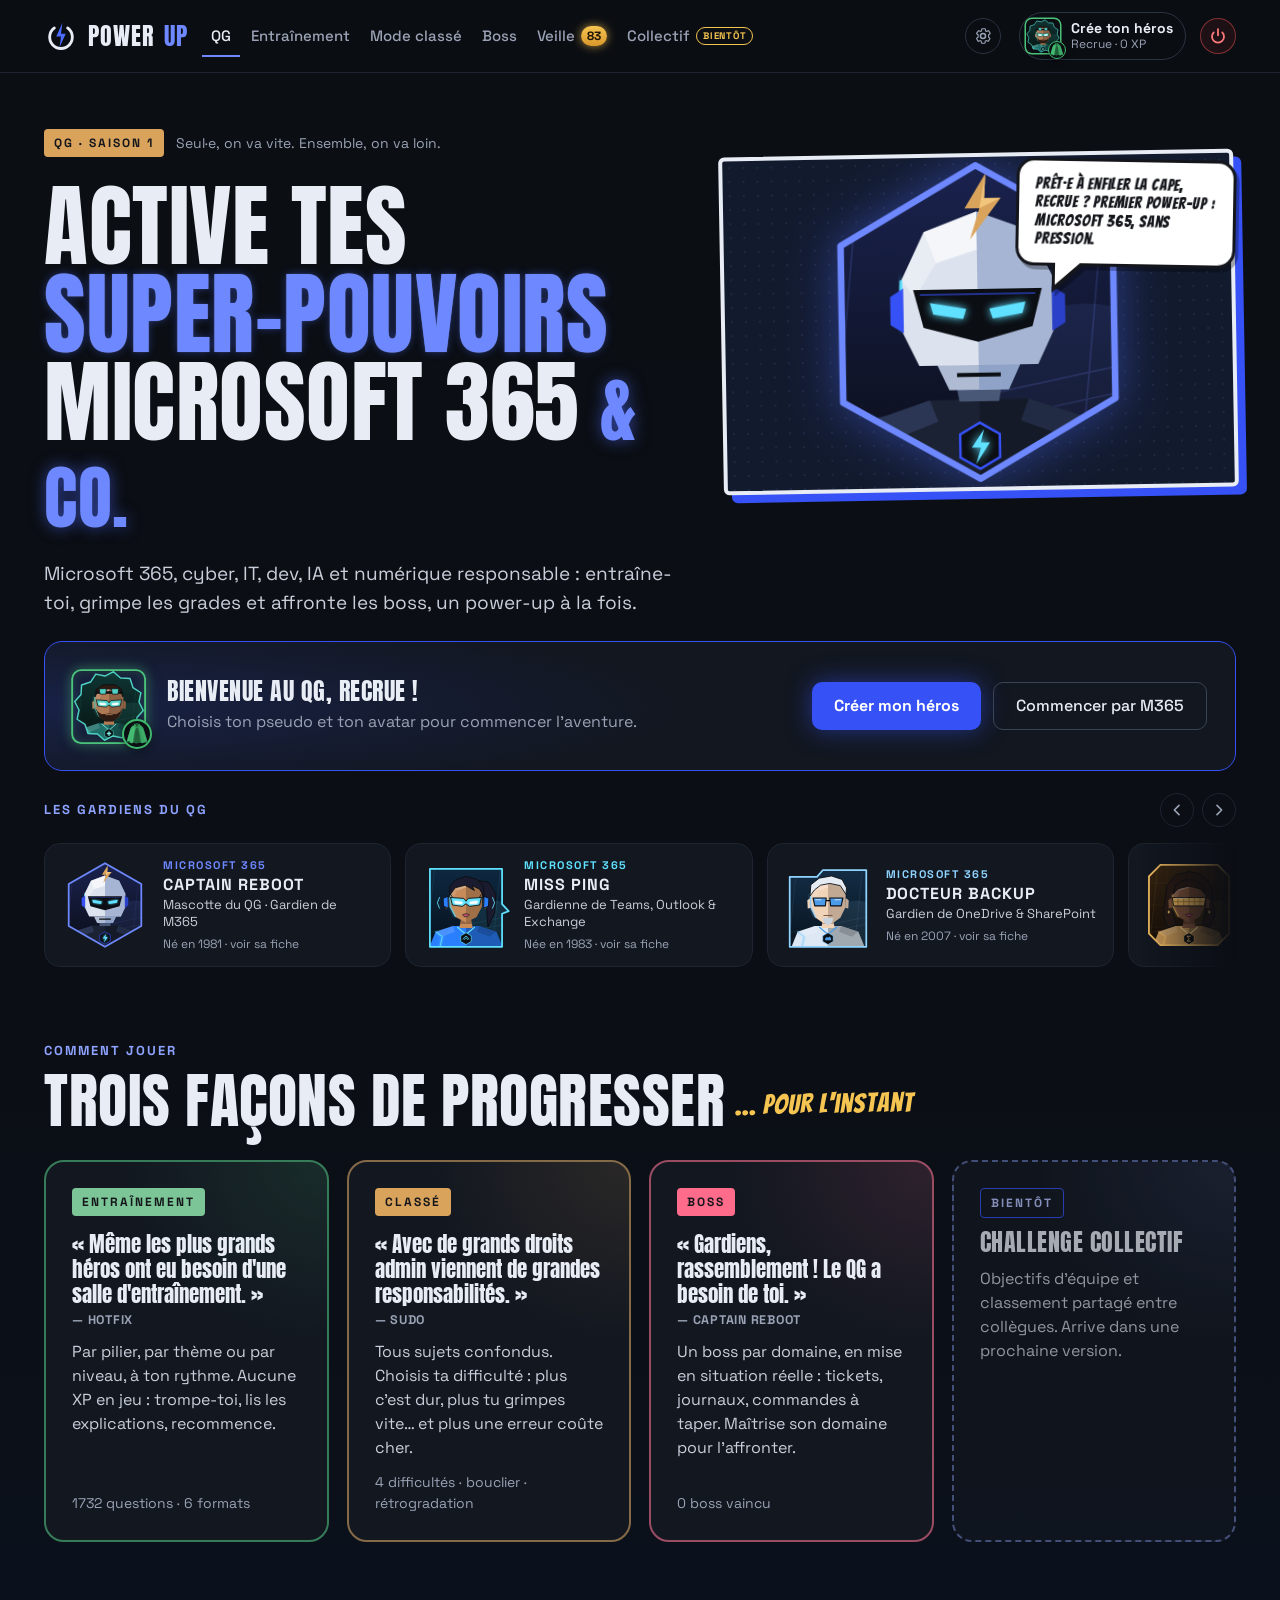
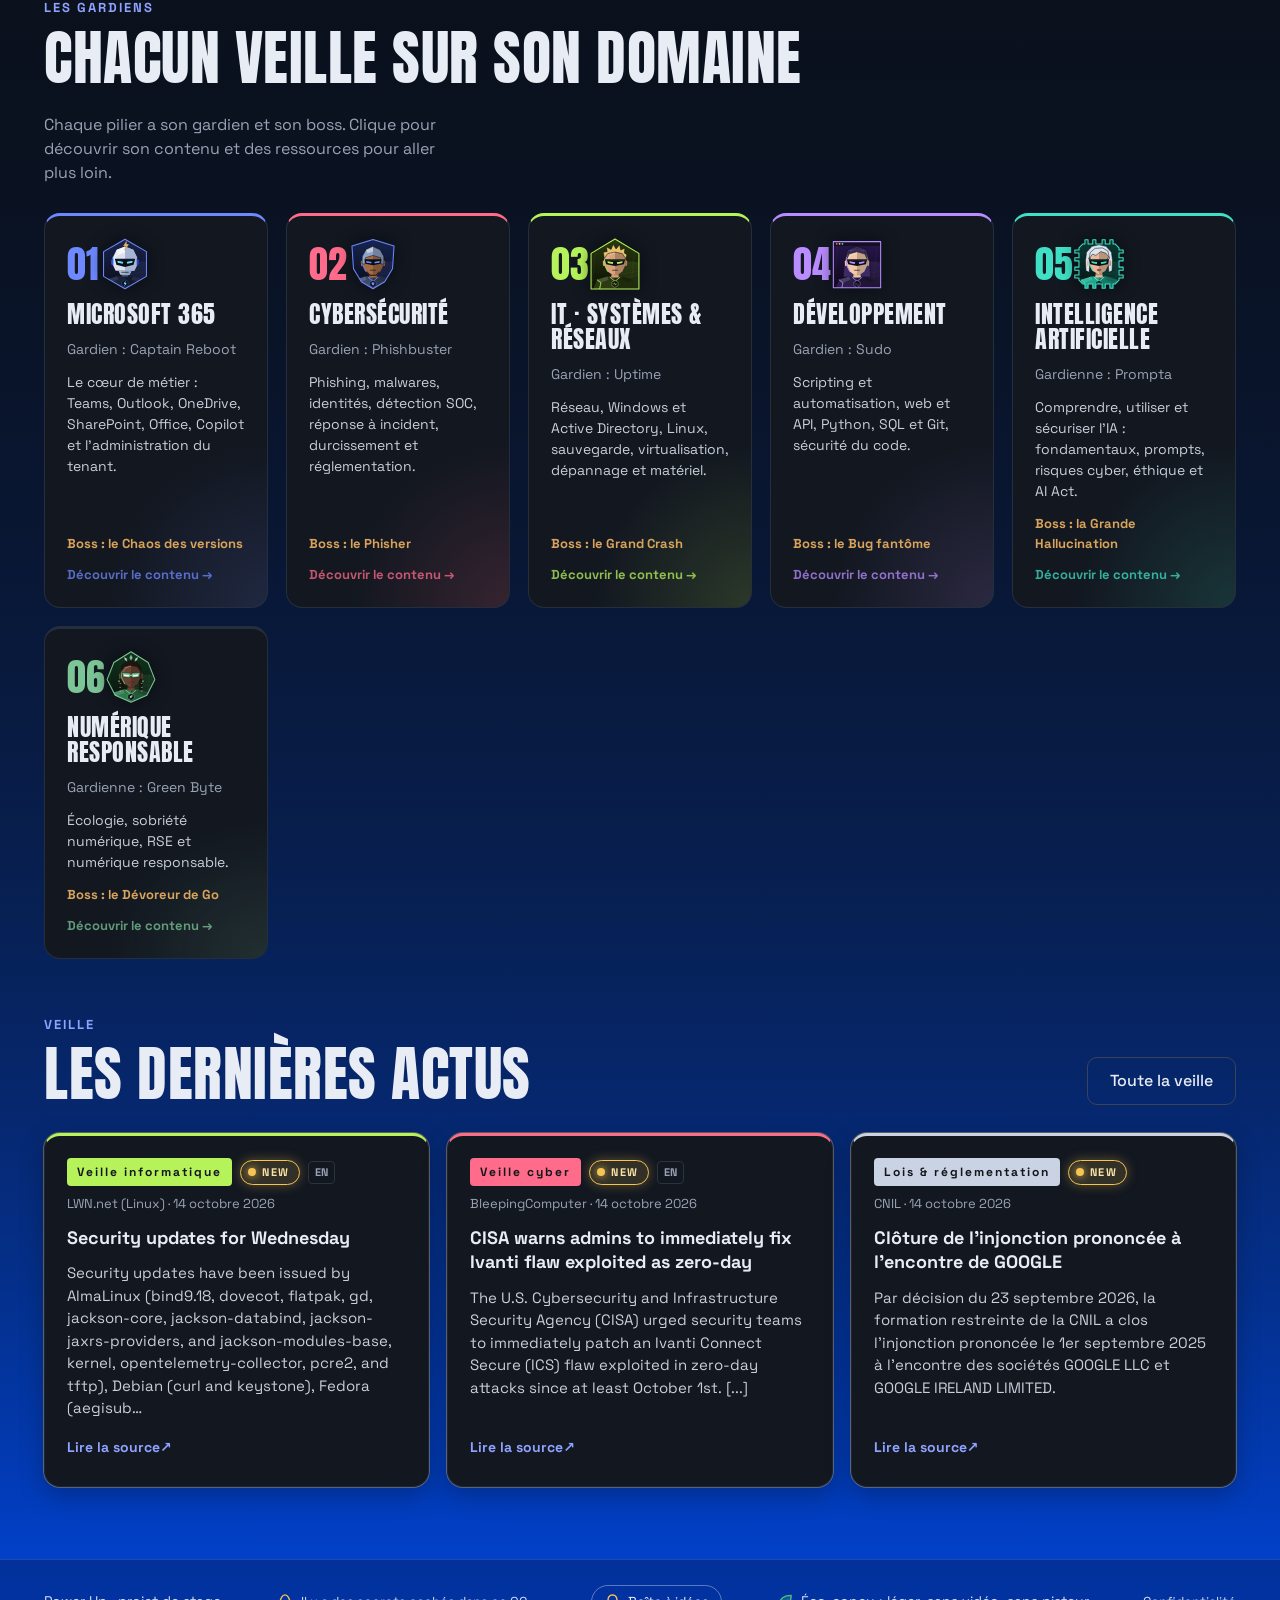
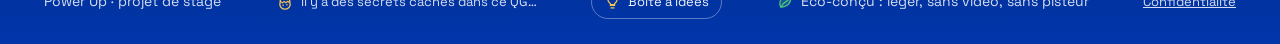
==== commit f26f87e2: "Add files via upload Modification pied de page version mobile" ====
--- a/index.html
+++ b/index.html
@@ -6,6 +6,20 @@
   <title>Power Up — Active tes super-pouvoirs numériques</title>
   <meta name="description" content="Plateforme ludique pour apprendre Microsoft 365 et la cybersécurité : missions, entraînement et mode classé.">
   <meta name="theme-color" content="#0B0E13">
+  <link rel="canonical" href="https://powerup365.pages.dev/">
+  <!-- Aperçu du lien (Teams, LinkedIn, Discord, WhatsApp…) -->
+  <meta property="og:type" content="website">
+  <meta property="og:site_name" content="Power Up">
+  <meta property="og:locale" content="fr_FR">
+  <meta property="og:title" content="Power Up — Active tes super-pouvoirs Microsoft 365 &amp; co">
+  <meta property="og:description" content="Entraînement, mode classé et boss pour apprendre Microsoft 365 et la cybersécurité en jouant. Projet de stage.">
+  <meta property="og:url" content="https://powerup365.pages.dev/">
+  <meta property="og:image" content="https://powerup365.pages.dev/apercu.jpg">
+  <meta property="og:image:type" content="image/jpeg">
+  <meta property="og:image:width" content="1200">
+  <meta property="og:image:height" content="630">
+  <meta property="og:image:alt" content="Captain Reboot, la mascotte de Power Up, à côté du titre « Power Up ».">
+  <meta name="twitter:card" content="summary_large_image">
   <link rel="icon" href="data:image/svg+xml,%3Csvg xmlns='http://www.w3.org/2000/svg' viewBox='0 0 36 36'%3E%3Crect width='36' height='36' rx='8' fill='%230B0E13'/%3E%3Cpath d='M11 9.5a12 12 0 1 0 14 0' stroke='%23E8ECF4' stroke-width='3' fill='none' stroke-linecap='round'/%3E%3Cpath d='M19.5 4 13 18.5h5L16.5 30 23 15.5h-5z' fill='%234C6BFF'/%3E%3C/svg%3E">
   <link rel="stylesheet" href="css/style.css">
 </head>
--- a/css/style.css
+++ b/css/style.css
@@ -2651,3 +2651,15 @@
 .dk-serial { fill: rgba(190,205,255,.55); }
 .il-fine { transform-origin: 100px 100px; animation: il-spin 42s linear infinite reverse; }
 @media (prefers-reduced-motion: reduce) { .dk-eq, .is-dot { animation: none !important; } }
+
+/* Pied de page sur téléphone : lignes aériennes, contraste lisible, lien Confidentialité en dernier, marge basse (zone du geste système) */
+.footer-legal { color: inherit; font-size: 13px; }
+@media (max-width: 640px) {
+  .footer { margin-top: 48px; }
+  .footer .container { flex-direction: row; flex-wrap: wrap; align-items: center; justify-content: flex-start; gap: 18px 0; padding-top: 26px; padding-bottom: calc(30px + env(safe-area-inset-bottom, 0px)); font-size: 14px; }
+  .footer-secret, .footer-eco { flex: 1 1 100%; font-size: 14px; line-height: 1.4; align-items: flex-start; }
+  .footer-secret .ft-ico, .footer-eco .ft-ico { margin-top: 2px; }
+  .footer-idea { flex: 0 0 auto; margin-right: 100%; padding: 10px 18px; font-size: 15px; }
+  .footer .container > span:first-child { order: 5; flex: 0 0 auto; font-size: 13px; opacity: .85; padding-top: 14px; border-top: 1px solid rgba(255,255,255,.14); margin-right: 14px; }
+  .footer-legal { order: 6; flex: 0 0 auto; padding-top: 14px; border-top: 1px solid rgba(255,255,255,.14); text-decoration: underline; text-underline-offset: 3px; }
+}
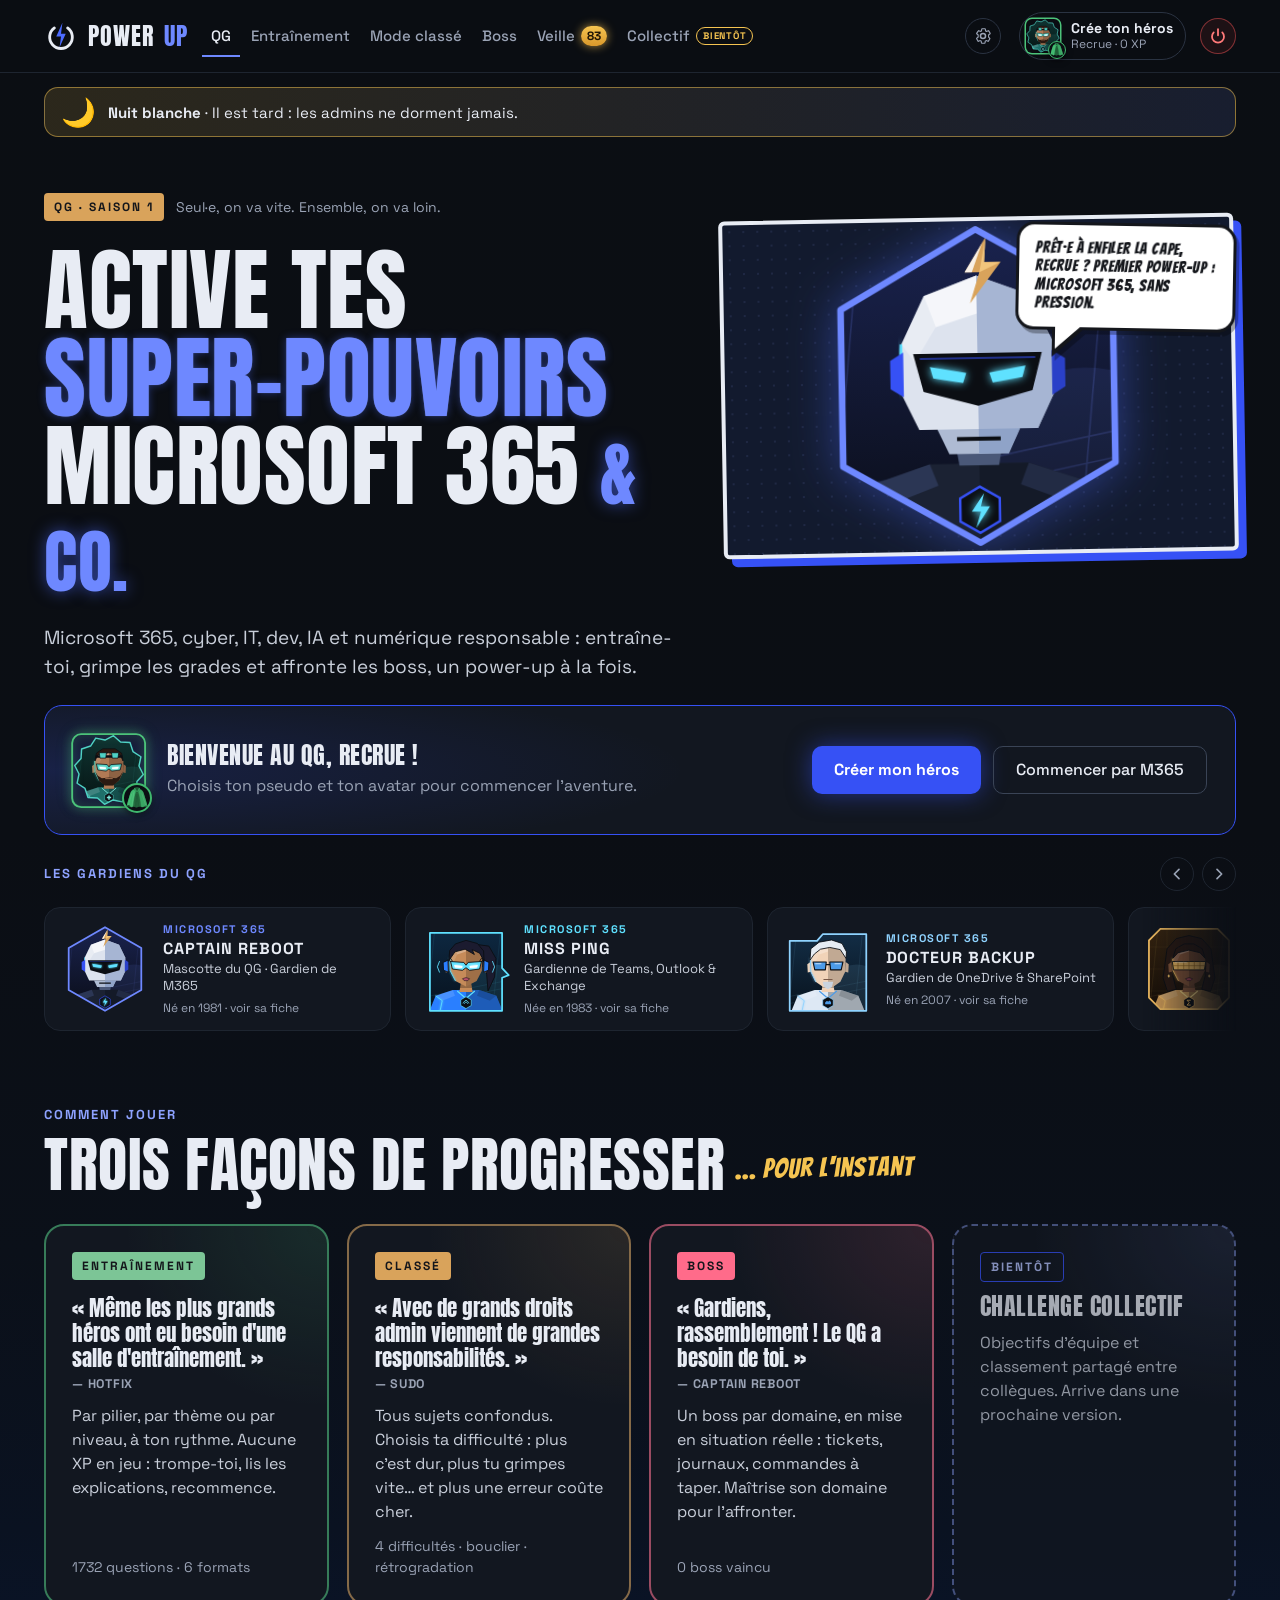
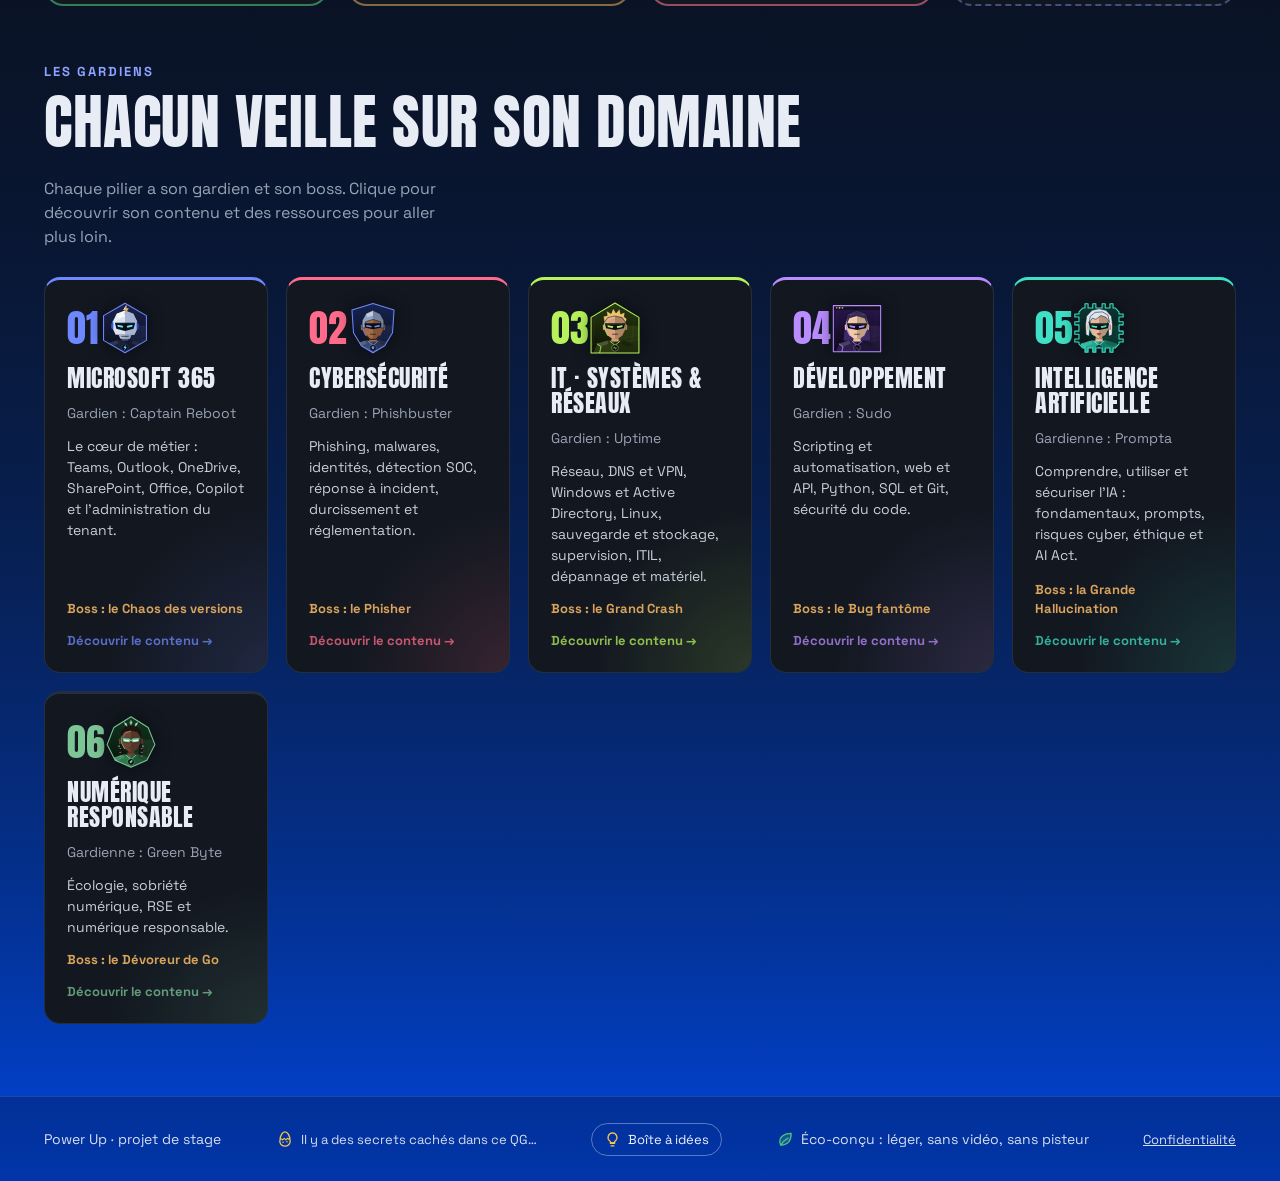
==== commit e6585fcb: "Add files via upload" ====
--- a/index.html
+++ b/index.html
@@ -58,6 +58,9 @@
 <script src="js/banque/dev4.js"></script>
 <script src="js/banque/ia3.js"></script>
 <script src="js/banque/vert3.js"></script>
+<script src="js/banque/reseau2.js"></script>
+<script src="js/banque/linux2.js"></script>
+<script src="js/banque/exploit.js"></script>
   <script src="js/boss.js"></script>
 <script src="js/boss-alts.js"></script>
   <script src="js/heroes.js"></script>
--- a/css/style.css
+++ b/css/style.css
@@ -2652,14 +2652,120 @@
 .il-fine { transform-origin: 100px 100px; animation: il-spin 42s linear infinite reverse; }
 @media (prefers-reduced-motion: reduce) { .dk-eq, .is-dot { animation: none !important; } }
 
-/* Pied de page sur téléphone : lignes aériennes, contraste lisible, lien Confidentialité en dernier, marge basse (zone du geste système) */
+/* Pied de page : les trois infos (secrets, boîte à idées, éco-conception) forment une ligne ; sur téléphone elle défile à l'horizontale comme le menu du haut, et « Power Up · projet de stage » + « Confidentialité » restent isolés en dessous */
+.footer-row { display: contents; }
 .footer-legal { color: inherit; font-size: 13px; }
 @media (max-width: 640px) {
-  .footer { margin-top: 48px; }
-  .footer .container { flex-direction: row; flex-wrap: wrap; align-items: center; justify-content: flex-start; gap: 18px 0; padding-top: 26px; padding-bottom: calc(30px + env(safe-area-inset-bottom, 0px)); font-size: 14px; }
-  .footer-secret, .footer-eco { flex: 1 1 100%; font-size: 14px; line-height: 1.4; align-items: flex-start; }
-  .footer-secret .ft-ico, .footer-eco .ft-ico { margin-top: 2px; }
-  .footer-idea { flex: 0 0 auto; margin-right: 100%; padding: 10px 18px; font-size: 15px; }
-  .footer .container > span:first-child { order: 5; flex: 0 0 auto; font-size: 13px; opacity: .85; padding-top: 14px; border-top: 1px solid rgba(255,255,255,.14); margin-right: 14px; }
-  .footer-legal { order: 6; flex: 0 0 auto; padding-top: 14px; border-top: 1px solid rgba(255,255,255,.14); text-decoration: underline; text-underline-offset: 3px; }
-}
+  .footer { margin-top: 24px; }
+  .footer .container { display: flex; flex-direction: row; flex-wrap: wrap; align-items: center; justify-content: center; gap: 0; padding: 0; font-size: 13px; }
+  .footer-row { display: flex; flex-wrap: nowrap; align-items: center; gap: 10px; overflow-x: auto; overscroll-behavior-x: contain; scroll-snap-type: x proximity; scroll-padding: 0 16px; -webkit-overflow-scrolling: touch; scrollbar-width: none; padding: 18px 16px 16px; }
+  .footer-row::-webkit-scrollbar { display: none; }
+  .footer-row > * { flex: 0 0 auto; white-space: nowrap; scroll-snap-align: start; border: 1px solid var(--line-2); border-radius: 999px; padding: 9px 14px; font-size: 13.5px; line-height: 1.2; }
+  .footer-secret > :last-child { font-style: italic; }
+  .footer-eco { cursor: default; }
+  .footer .container > span:first-child { order: 2; padding: 14px 14px calc(18px + env(safe-area-inset-bottom, 0px)) 0; font-size: 12.5px; opacity: .85; }
+  .footer .container::after { content: none; }
+  .footer-row { order: 1; flex: 1 1 100%; min-width: 0; }
+  .footer-legal { order: 3; padding: 14px 0 calc(18px + env(safe-area-inset-bottom, 0px)); font-size: 12.5px; text-decoration: underline; text-underline-offset: 3px; }
+}
+
+/* Pastille « nouveau » : tout ce qui vient d'être débloqué (fond, cape, cadre, badge) jusqu'à ce qu'on l'ait vu ou choisi */
+.cape-pick, .frame-pick, .bg-pick, .fav-pick { position: relative; }
+.profile-chip .avatar { position: relative; }
+.new-dot { position: absolute; top: 6px; right: 6px; z-index: 4; width: 13px; height: 13px; border-radius: 50%; pointer-events: none;
+  background: radial-gradient(circle at 35% 30%, #FFF0B8, var(--gold) 55%, var(--gold-2)); box-shadow: 0 0 0 2px #0B0E13, 0 0 10px rgba(245,196,81,.95); animation: new-pulse 1.8s ease-in-out infinite; }
+.new-dot.chip-dot { top: -3px; right: -3px; width: 12px; height: 12px; }
+.new-dot.inline { position: static; display: inline-block; vertical-align: middle; margin-left: 8px; width: 11px; height: 11px; }
+.step-new { margin-left: 0; margin-right: 8px; flex: none; }
+@keyframes new-pulse { 0%, 100% { transform: scale(1); } 50% { transform: scale(1.22); } }
+html[data-theme="light"] .new-dot { box-shadow: 0 0 0 2px #fff, 0 0 10px rgba(245,166,35,.85); }
+@media (prefers-reduced-motion: reduce) { .new-dot { animation: none; } }
+.bg-pick .new-dot { right: auto; left: 8px; top: 8px; }
+
+/* En-tête sur téléphone : une ligne pour le logo et le profil, une seule ligne d'onglets qu'on fait glisser (au lieu de 3 lignes qui mangent l'écran) */
+@media (max-width: 760px) {
+  .topbar .container { flex-wrap: wrap; gap: 4px 10px; padding-block: 6px 2px; min-height: 0; }
+  .nav { order: 5; flex: 1 1 100%; width: 100%; min-width: 0; flex-wrap: nowrap; overflow-x: auto; overflow-y: hidden; gap: 2px; padding: 0 30px 0 2px; scrollbar-width: none; -webkit-overflow-scrolling: touch; overscroll-behavior-x: contain; -webkit-mask-image: linear-gradient(90deg, #000 calc(100% - 30px), transparent); mask-image: linear-gradient(90deg, #000 calc(100% - 30px), transparent); }
+  .nav::-webkit-scrollbar { display: none; }
+  .nav a { flex: 0 0 auto; white-space: nowrap; padding: 9px 11px; font-size: 15px; }
+  /* même ordre que sur ordinateur : logo, puis réglages, profil, quitter à droite */
+  .topbar .logo { order: 1; margin-right: auto; }
+  .topbar .snd { order: 2; }
+  .topbar .profile-chip { order: 3; }
+  .topbar .quit-btn { order: 4; }
+}
+
+/* Marges latérales des pages (profil, entraînement, confidentialité…) sur tablette et fenêtres étroites : le texte ne colle plus au bord */
+@media (min-width: 561px) { .page { padding-left: 24px; padding-right: 24px; } }
+
+/* Profil : zone sensible repliée, avertissement rouge, bouton qui ne s'active qu'après avoir tapé EFFACER */
+.danger-zone { margin-top: 26px; border: 1px solid rgba(255,90,90,.35); border-radius: 14px; background: rgba(255,61,61,.05); }
+.danger-zone > summary { cursor: pointer; padding: 12px 16px; font-weight: 700; font-size: 14px; color: #FF7A7A; list-style: none; display: flex; align-items: center; gap: 8px; }
+.danger-zone > summary::-webkit-details-marker { display: none; }
+.danger-zone > summary::before { content: "▸"; transition: transform .15s; }
+.danger-zone[open] > summary::before { transform: rotate(90deg); }
+.danger-body { padding: 0 16px 16px; display: flex; flex-direction: column; gap: 10px; align-items: flex-start; }
+.danger-warn { margin: 0; padding: 10px 12px; border-radius: 10px; border: 1px solid rgba(255,90,90,.55); background: rgba(255,61,61,.12); color: #FF9A9A; font-size: 14px; line-height: 1.5; }
+.danger-label { font-size: 13px; color: var(--muted); }
+.danger-input { width: 100%; max-width: 260px; padding: 10px 12px; border-radius: 10px; border: 1px solid rgba(255,90,90,.45); background: transparent; color: var(--text); font: inherit; letter-spacing: .12em; text-transform: uppercase; }
+.danger-input:focus-visible { outline: 2px solid #FF7A7A; outline-offset: 2px; }
+.btn-danger { background: #D83A3A; border: 1px solid #FF7A7A; color: #fff; }
+.btn-danger:hover:not(:disabled) { background: #EF4A4A; }
+.btn-danger:disabled { opacity: .4; cursor: not-allowed; }
+html[data-theme="light"] .danger-zone > summary { color: #C0284F; }
+html[data-theme="light"] .danger-warn { color: #9B1C3C; background: rgba(192,40,79,.08); border-color: rgba(192,40,79,.4); }
+html[data-theme="light"] .danger-input { border-color: rgba(192,40,79,.45); }
+
+/* Remise à zéro : calque plein écran pour l'effet de pixels (canvas) */
+.wipe-fx { position: fixed; left: 0; top: 0; width: 100vw; height: 100vh; z-index: 3050; pointer-events: none; }
+.wipe-toast { border-color: rgba(76,195,122,.7); box-shadow: 0 0 30px rgba(76,195,122,.35), 0 10px 30px rgba(0,0,0,.5); }
+.wipe-toast .ico { background: linear-gradient(180deg, #6FE3A0, #2FA866); }
+.wipe-toast b { color: #6FE3A0; margin-bottom: 2px; }
+
+/* Secret : écran bleu de la mort */
+.bsod { position: fixed; inset: 0; z-index: 3300; background: #0A6CD1; color: #fff; display: flex; align-items: center; justify-content: center; padding: 24px; font-family: "Segoe UI", system-ui, sans-serif; cursor: pointer; animation: bsod-in .2s steps(2) forwards; }
+.bsod.out { opacity: 0; transition: opacity .4s; }
+.bsod-in { max-width: 640px; width: 100%; }
+.bsod-face { font-size: clamp(80px, 22vw, 150px); line-height: 1; margin-bottom: 18px; }
+.bsod-t { font-size: clamp(17px, 4.6vw, 24px); line-height: 1.4; margin: 0 0 18px; }
+.bsod-p { font-size: clamp(16px, 4vw, 20px); margin: 0 0 22px; }
+.bsod-row { display: flex; gap: 16px; align-items: flex-start; }
+.bsod-qr { flex: 0 0 auto; width: 74px; height: 74px; background: conic-gradient(#fff 25%, #0A6CD1 0 50%, #fff 0 75%, #0A6CD1 0) 0 0 / 18px 18px; border: 5px solid #fff; }
+.bsod-s { font-size: 13px; line-height: 1.55; margin: 0; word-break: break-word; }
+@keyframes bsod-in { from { opacity: 0; } to { opacity: 1; } }
+/* Secret : page 404 */
+.nf-page { text-align: center; }
+.nf-hero { margin: 18px auto; animation: nf-look 3s ease-in-out infinite; }
+@keyframes nf-look { 0%, 100% { transform: rotate(-4deg); } 50% { transform: rotate(4deg); } }
+@media (prefers-reduced-motion: reduce) { .nf-hero { animation: none; } }
+.nf-page .btn-row { justify-content: center; }
+
+/* Calendrier du QG : bandeau du jour, pluie d'emojis, message du gardien */
+.ev-banner { display: flex; align-items: center; gap: 12px; margin: 14px auto 0; padding: 10px 16px; border-radius: 14px; border: 1px solid rgba(245,196,81,.5); background: linear-gradient(90deg, rgba(245,196,81,.14), rgba(124,147,255,.12)); font-size: 15px; line-height: 1.4; }
+.ev-emoji { font-size: 28px; line-height: 1; flex: none; }
+.ev-fx { position: fixed; inset: 0; z-index: 3000; pointer-events: none; overflow: hidden; }
+.ev-fx i { position: absolute; top: -50px; font-style: normal; opacity: 0; animation-name: ev-fall; animation-timing-function: linear; animation-fill-mode: forwards; }
+@keyframes ev-fall { 0% { transform: translate(0, 0) rotate(0); opacity: 0; } 8% { opacity: 1; } 90% { opacity: 1; } 100% { transform: translate(var(--dx), 112vh) rotate(300deg); opacity: 0; } }
+.ev-toast { z-index: 3150; }
+@media (max-width: 560px) { .ev-banner { margin-left: 16px; margin-right: 16px; } }
+
+/* Menu défilant sur téléphone : flèche jaune qui montre qu'il y a une suite, masquée quand on est au bout */
+@media (max-width: 760px) {
+  .nav { -webkit-mask-image: none; mask-image: none; padding-right: 0; }
+  .nav::after { content: "\00BB"; position: sticky; right: 0; flex: 0 0 auto; align-self: stretch; display: flex; align-items: center; justify-content: flex-end; padding: 0 6px 0 22px; margin-left: -4px; font-size: 26px; font-weight: 800; line-height: 1; color: var(--gold); background: linear-gradient(90deg, transparent, var(--topbar) 45%); animation: nav-nudge 1.4s ease-in-out infinite; pointer-events: none; }
+  .nav.no-more::after { display: none; }
+}
+@keyframes nav-nudge { 0%, 100% { transform: translateX(0); } 50% { transform: translateX(4px); } }
+@media (prefers-reduced-motion: reduce) { .nav::after { animation: none; } }
+
+/* Messages des gardiens (commandes tapées, jours spéciaux) : au milieu de l'écran pour rester lisibles et ne pas chevaucher les notifications du bas */
+.hero-toast { right: auto; bottom: auto; left: 50%; top: 50%; width: min(420px, calc(100vw - 32px)); max-width: none; padding: 16px 18px; border-color: rgba(159,242,184,.45); box-shadow: 0 0 0 1px rgba(0,0,0,.4), 0 0 40px rgba(159,242,184,.18), 0 16px 48px rgba(0,0,0,.65); animation: ht-pop .28s ease-out forwards; cursor: pointer; transform: translate(-50%, -50%); }
+.hero-toast.out { opacity: 0; transition: opacity .35s; }
+.hero-toast .ht-next { max-width: none; }
+@keyframes ht-pop { from { opacity: 0; transform: translate(-50%, -46%) scale(.96); } to { opacity: 1; transform: translate(-50%, -50%) scale(1); } }
+html[data-theme="light"] .hero-toast { background: #F7FAFF; color: #14193A; border-color: rgba(31,138,76,.5); }
+html[data-theme="light"] .hero-toast code { color: #15703D; }
+
+.ev-link { color: inherit; text-decoration: none; transition: border-color .15s, transform .15s; }
+.ev-link:hover, .ev-link:focus-visible { border-color: var(--gold); transform: translateY(-1px); }
+.ev-more { display: inline-block; margin-left: 4px; color: var(--gold); font-weight: 700; font-size: 13px; text-decoration: underline; text-underline-offset: 3px; white-space: nowrap; }
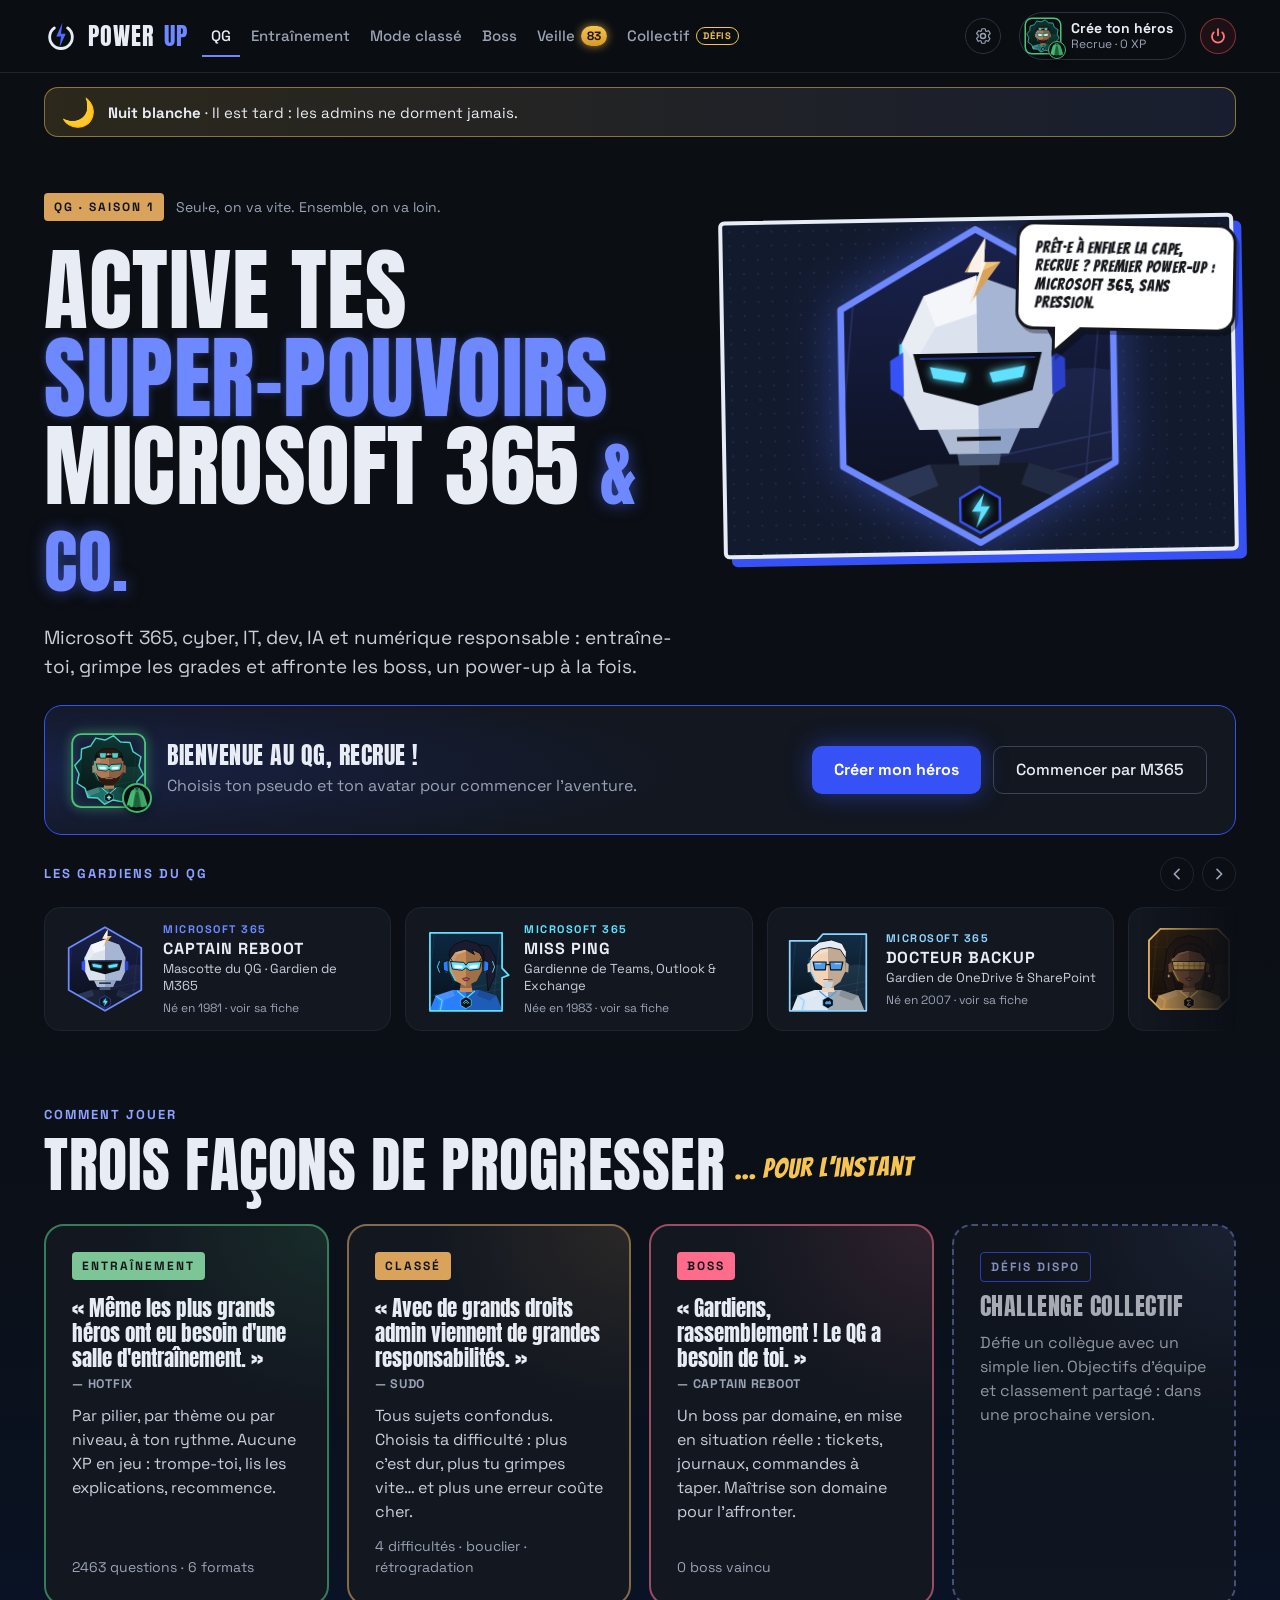
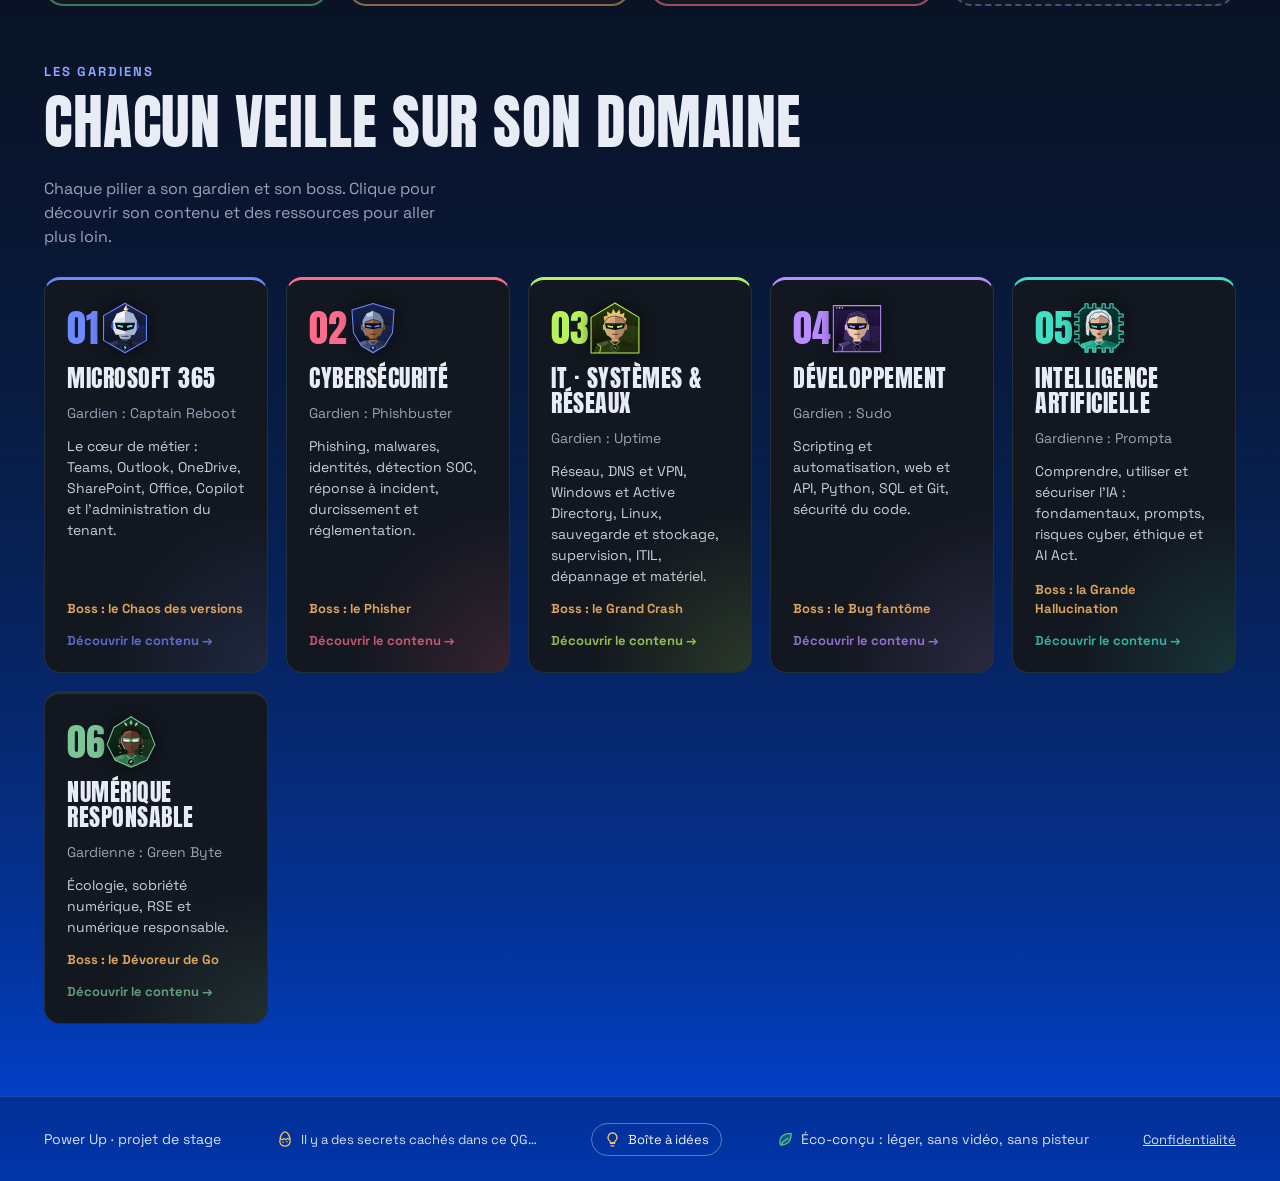
==== commit bd44fb61: "Add files via upload" ====
--- a/index.html
+++ b/index.html
@@ -6,6 +6,8 @@
   <title>Power Up — Active tes super-pouvoirs numériques</title>
   <meta name="description" content="Plateforme ludique pour apprendre Microsoft 365 et la cybersécurité : missions, entraînement et mode classé.">
   <meta name="theme-color" content="#0B0E13">
+  <link rel="manifest" href="manifest.webmanifest">
+  <link rel="apple-touch-icon" href="icons/icon-192.png">
   <link rel="canonical" href="https://powerup365.pages.dev/">
   <!-- Aperçu du lien (Teams, LinkedIn, Discord, WhatsApp…) -->
   <meta property="og:type" content="website">
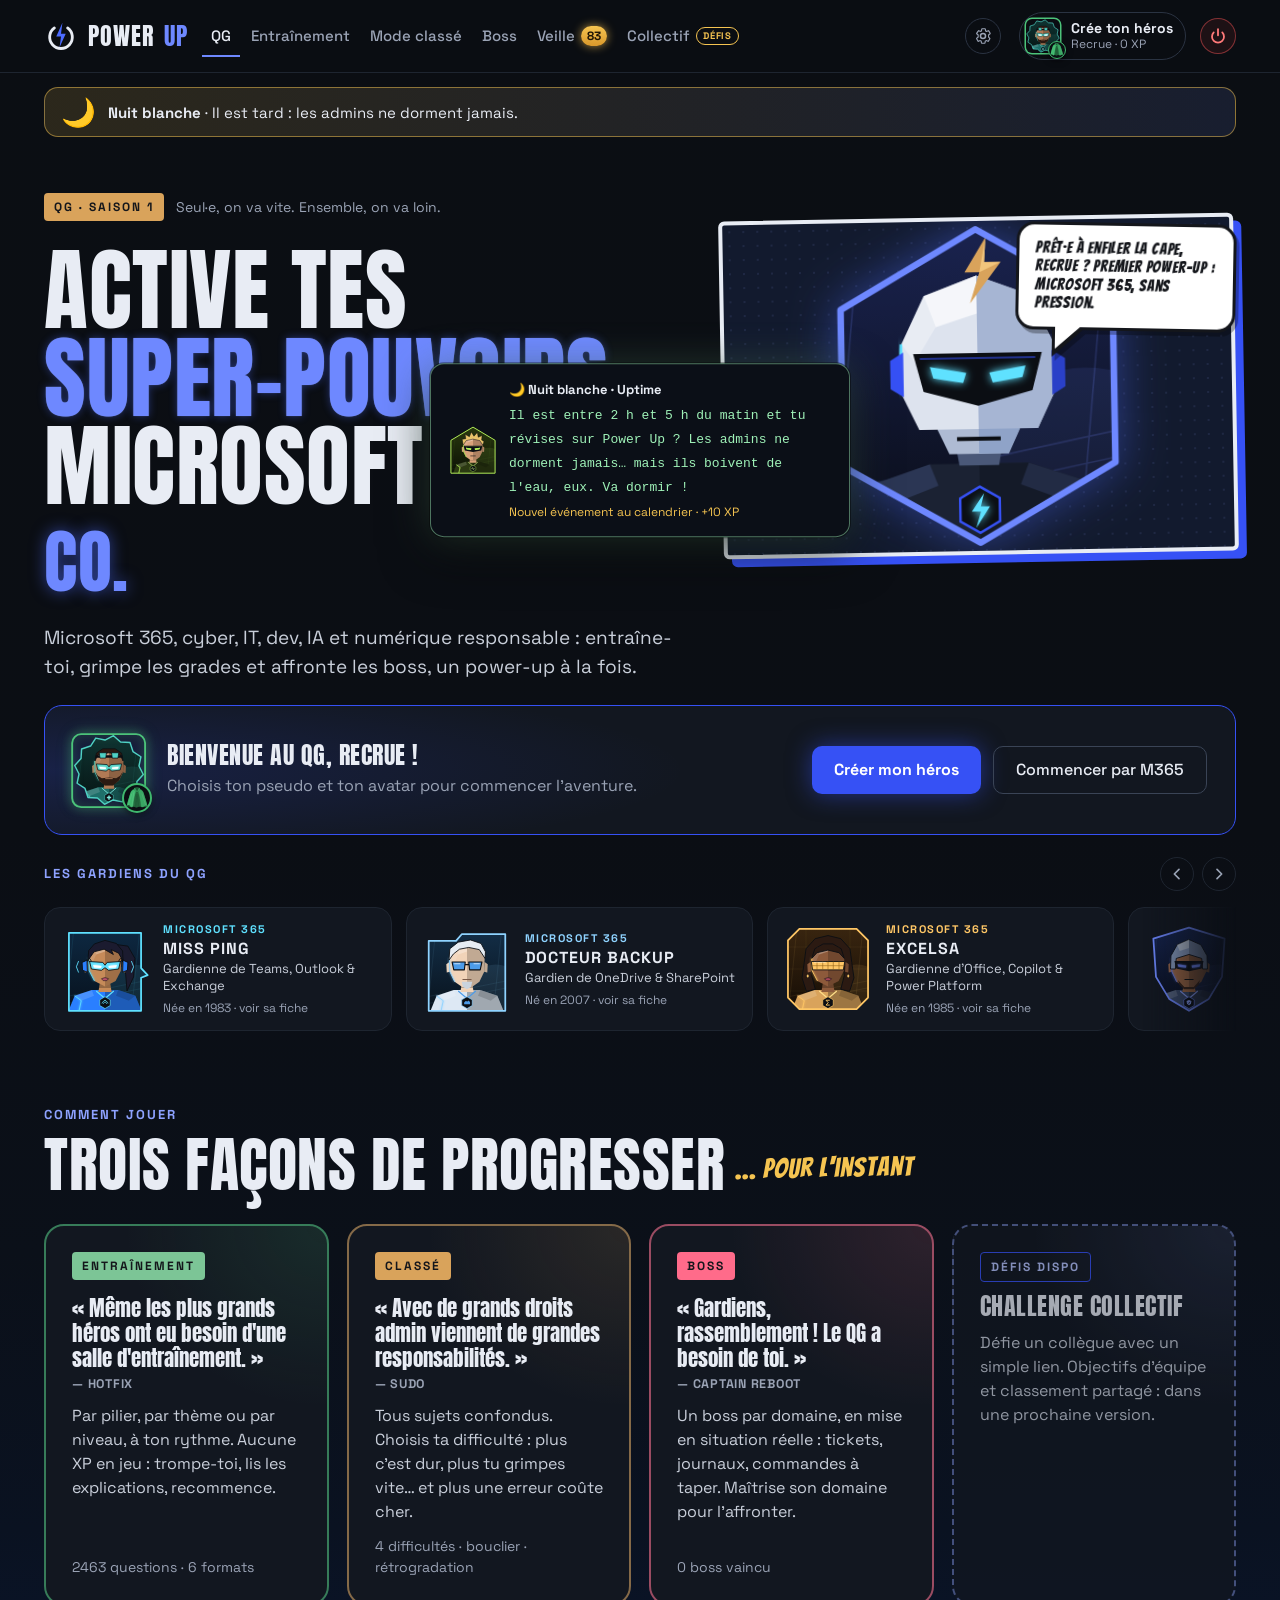
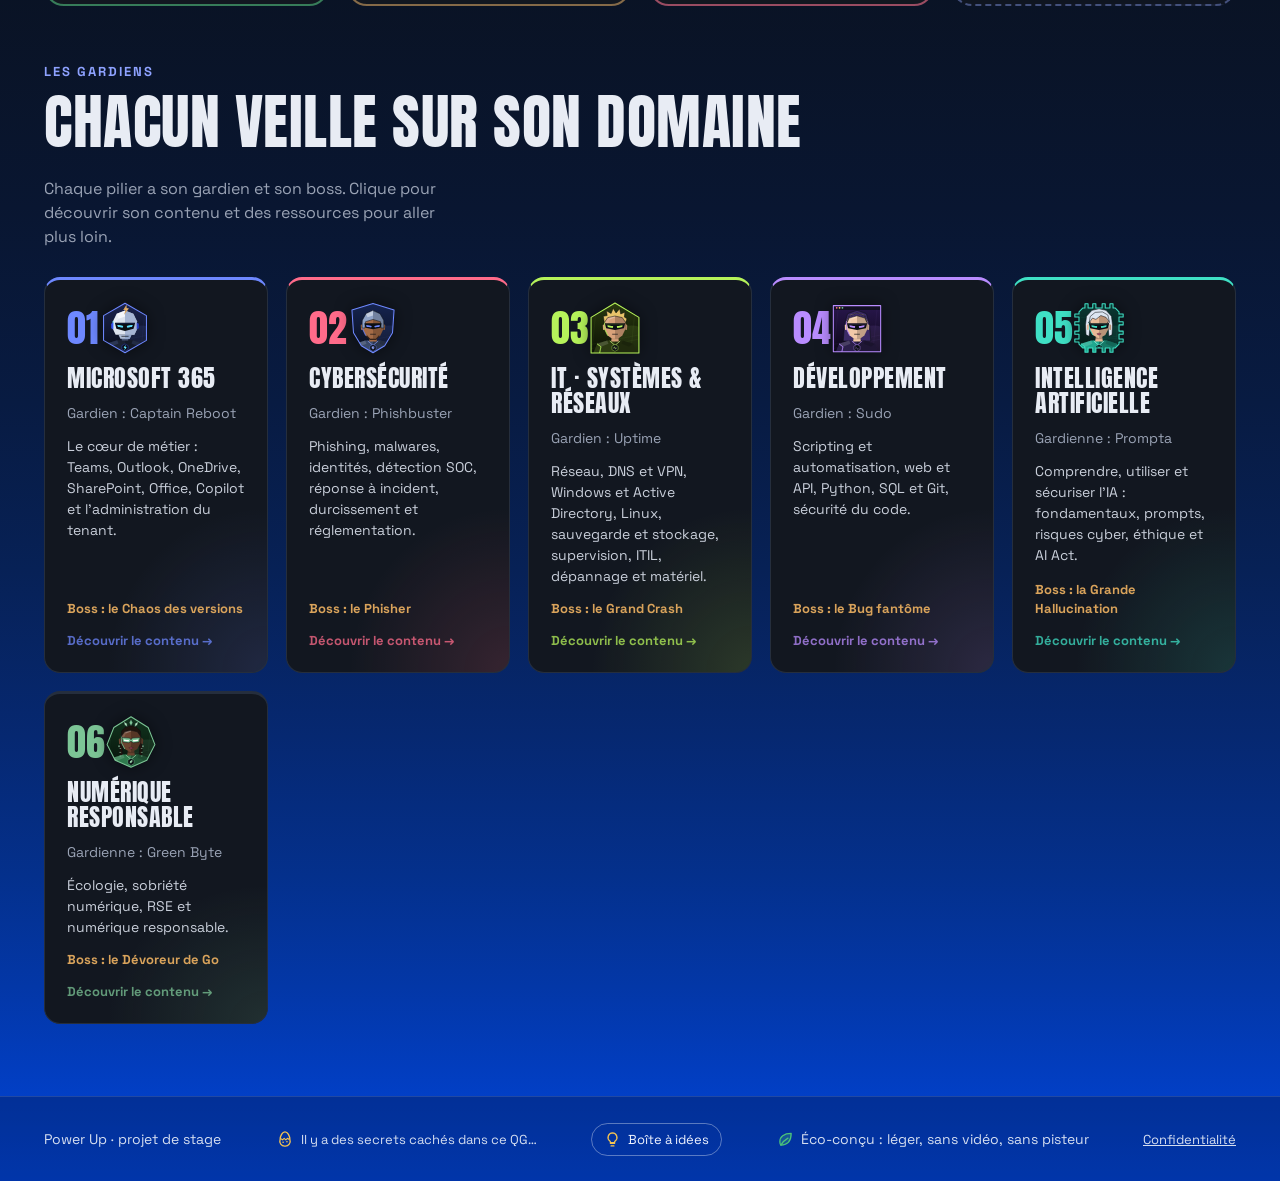
==== commit 0be02348: "Add files via upload" ====
--- a/index.html
+++ b/index.html
@@ -7,7 +7,7 @@
   <meta name="description" content="Plateforme ludique pour apprendre Microsoft 365 et la cybersécurité : missions, entraînement et mode classé.">
   <meta name="theme-color" content="#0B0E13">
   <link rel="manifest" href="manifest.webmanifest">
-  <link rel="apple-touch-icon" href="icons/icon-192.png">
+  <link rel="apple-touch-icon" href="icon-192.png">
   <link rel="canonical" href="https://powerup365.pages.dev/">
   <!-- Aperçu du lien (Teams, LinkedIn, Discord, WhatsApp…) -->
   <meta property="og:type" content="website">
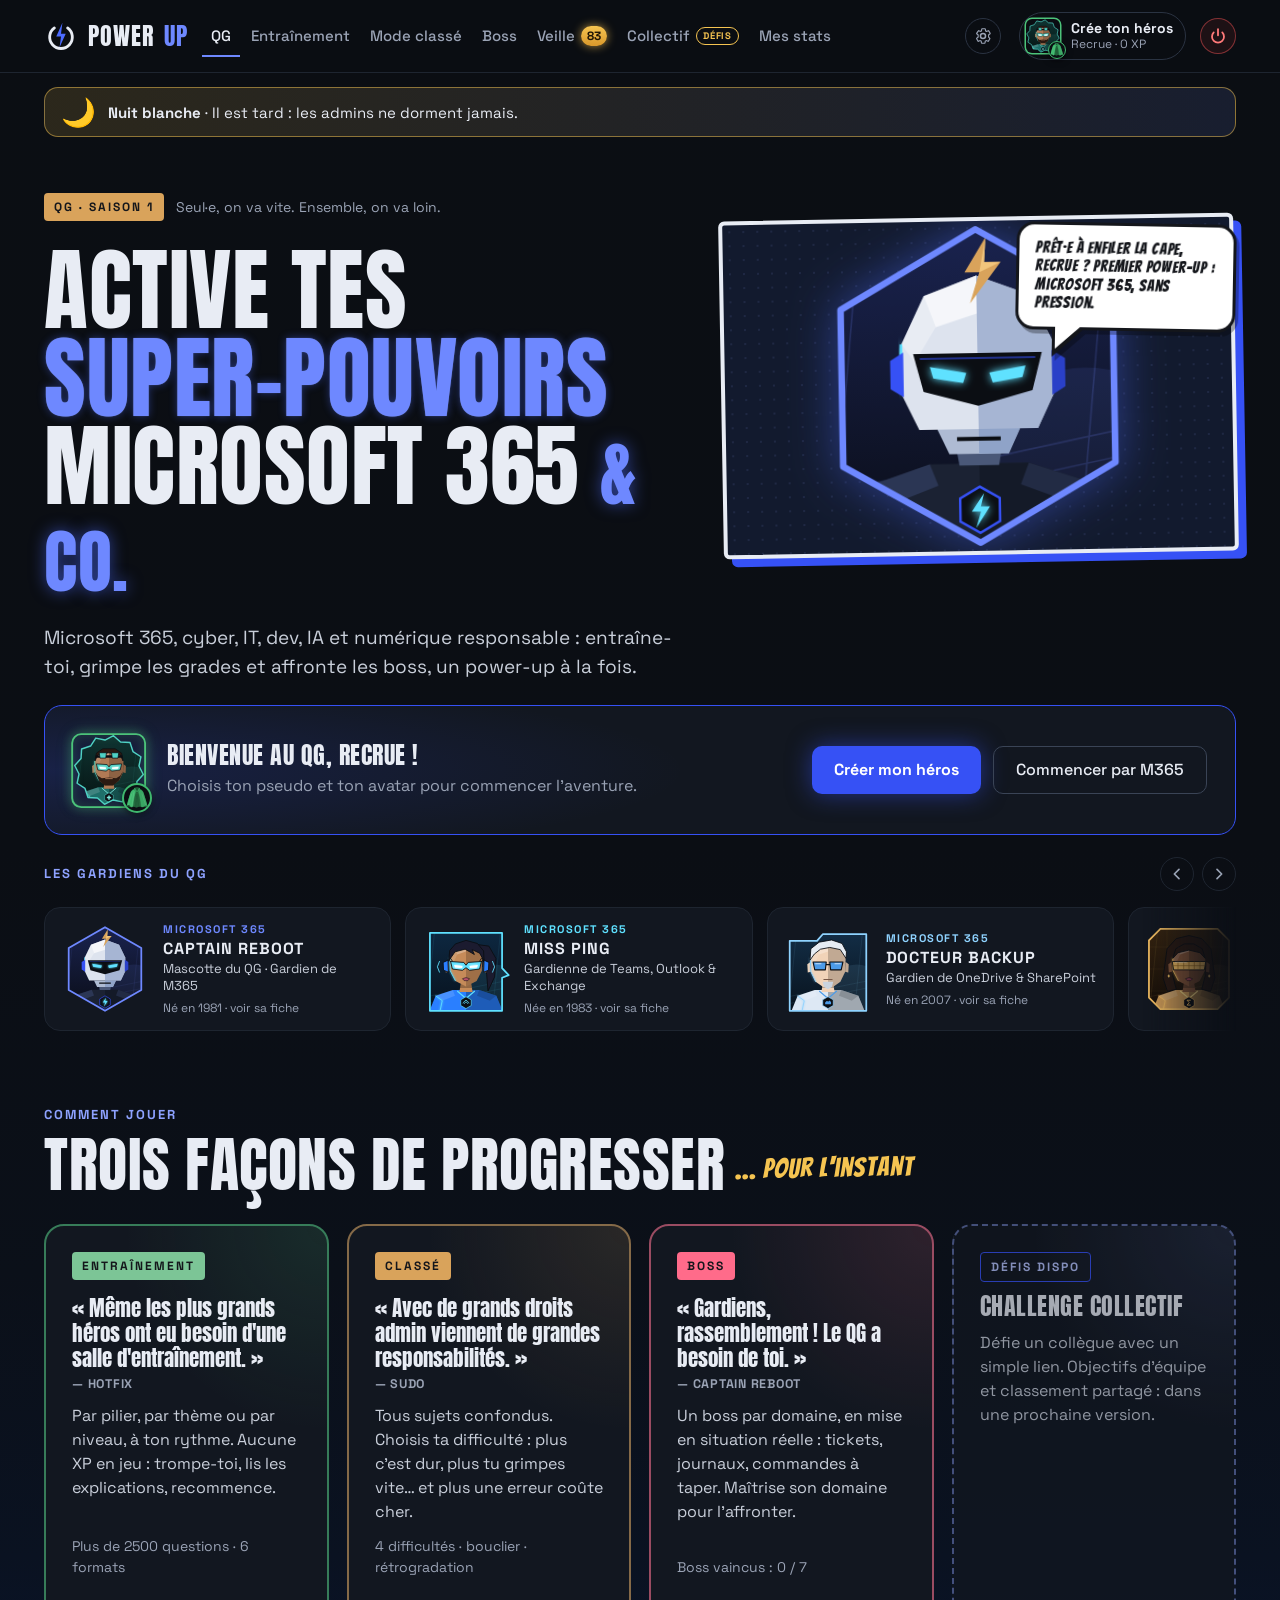
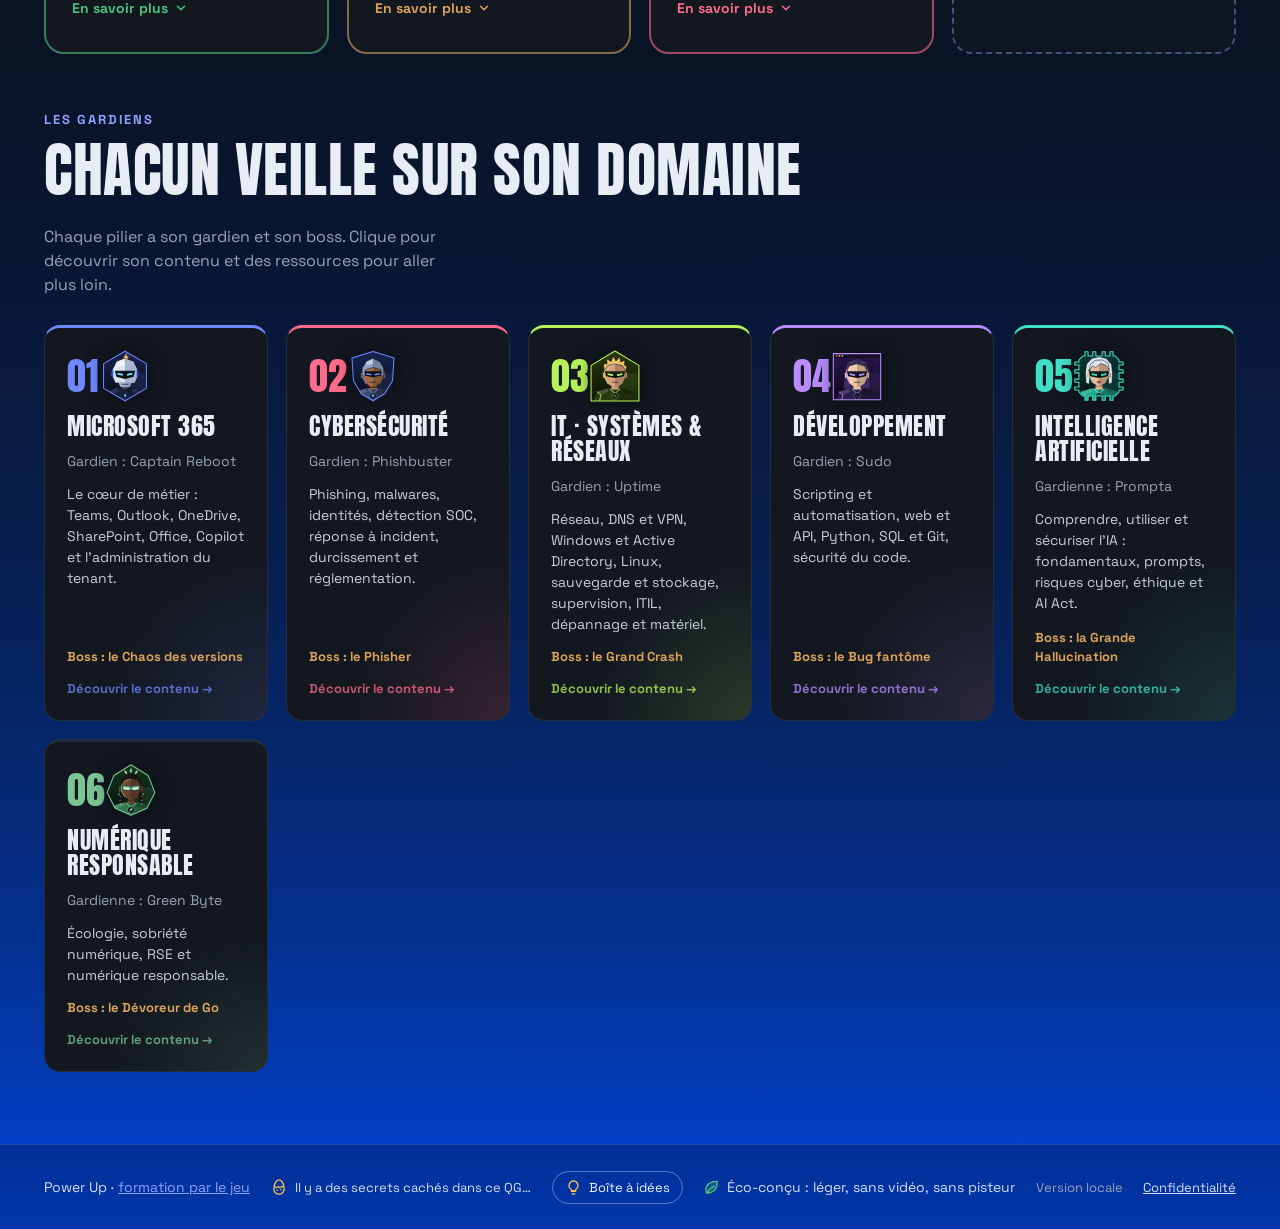
==== commit a26b2a3e: "Add files via upload" ====
--- a/index.html
+++ b/index.html
@@ -63,6 +63,7 @@
 <script src="js/banque/reseau2.js"></script>
 <script src="js/banque/linux2.js"></script>
 <script src="js/banque/exploit.js"></script>
+<script src="js/banque/complement.js"></script>
   <script src="js/boss.js"></script>
 <script src="js/boss-alts.js"></script>
   <script src="js/heroes.js"></script>
--- a/css/style.css
+++ b/css/style.css
@@ -1865,6 +1865,24 @@
 .mode-card.soon[style*="--mc"] { border-style: dashed; }
 html[data-theme="light"] .mode-card[style*="--mc"] { background: color-mix(in srgb, var(--mc) 9%, #FFFFFF); }
 @media (prefers-reduced-motion: reduce) { .mode-card[style*="--mc"], .mode-card[style*="--mc"]:hover { transition: none; transform: none; } }
+/* Cartes de l'accueil dépliantes : « En savoir plus » + bouton vers l'onglet */
+.mode-fold { cursor: pointer; }
+.modes:has(.mode-fold.open) { align-items: start; }
+.mode-fold.open, .mode-fold.open:hover { transform: none; }
+.mode-more { align-self: flex-start; display: inline-flex; align-items: center; gap: 6px; min-height: 36px; padding: 0; background: none; border: 0; font: inherit; font-size: 14px; font-weight: 700; color: var(--mc); cursor: pointer; }
+.mode-more svg { transition: transform .2s ease; }
+.mode-more .mm-close { display: none; }
+.mode-fold.open .mode-more .mm-open { display: none; }
+.mode-fold.open .mode-more .mm-close { display: inline; }
+.mode-fold.open .mode-more svg { transform: rotate(180deg); }
+.mode-more:focus-visible, .mode-go:focus-visible { outline: 2px solid var(--mc); outline-offset: 3px; }
+.mode-panel { margin-top: 2px; padding-top: 14px; border-top: 1px solid color-mix(in srgb, var(--mc) 35%, var(--line)); display: flex; flex-direction: column; gap: 14px; }
+.mode-panel[hidden] { display: none; }
+.mode-panel ul { margin: 0; padding-left: 18px; color: var(--text-2); display: flex; flex-direction: column; gap: 6px; }
+.mode-go { display: flex; align-items: center; justify-content: center; min-height: 44px; padding: 0 16px; border-radius: 12px; background: var(--mc); color: #0B1020; font-weight: 700; text-decoration: none; text-align: center; }
+.mode-go:hover { color: #0B1020; filter: brightness(1.08); }
+@media (prefers-reduced-motion: reduce) { .mode-more svg { transition: none; } }
+
 /* Mascotte de l'accueil : fond un peu plus lent */
 .mascot-panel .pt-lines { animation-duration: 9s; }
 .mascot-panel .pt-glow { animation-duration: 6s; }
@@ -2769,3 +2787,13 @@
 .ev-link { color: inherit; text-decoration: none; transition: border-color .15s, transform .15s; }
 .ev-link:hover, .ev-link:focus-visible { border-color: var(--gold); transform: translateY(-1px); }
 .ev-more { display: inline-block; margin-left: 4px; color: var(--gold); font-weight: 700; font-size: 13px; text-decoration: underline; text-underline-offset: 3px; white-space: nowrap; }
+
+/* Veille : étoile « favori » sur chaque actu */
+.news-fav { margin-left: auto; flex: none; display: inline-flex; align-items: center; justify-content: center; width: 40px; height: 40px; padding: 0; border-radius: 50%; background: transparent; border: 1px solid var(--line); color: var(--muted); cursor: pointer; transition: color .15s ease, border-color .15s ease, background .15s ease; }
+.news-fav svg { fill: none; stroke: currentColor; stroke-width: 2; }
+.news-fav:hover { color: #F5C542; border-color: #F5C542; }
+.news-fav.on { color: #F5C542; border-color: #F5C542; background: color-mix(in srgb, #F5C542 14%, transparent); }
+.news-fav.on svg { fill: currentColor; }
+.news-fav:focus-visible { outline: 2px solid #F5C542; outline-offset: 2px; }
+html[data-theme="light"] .news-fav:hover, html[data-theme="light"] .news-fav.on { color: #B07A00; border-color: #B07A00; }
+@media (prefers-reduced-motion: reduce) { .news-fav { transition: none; } }
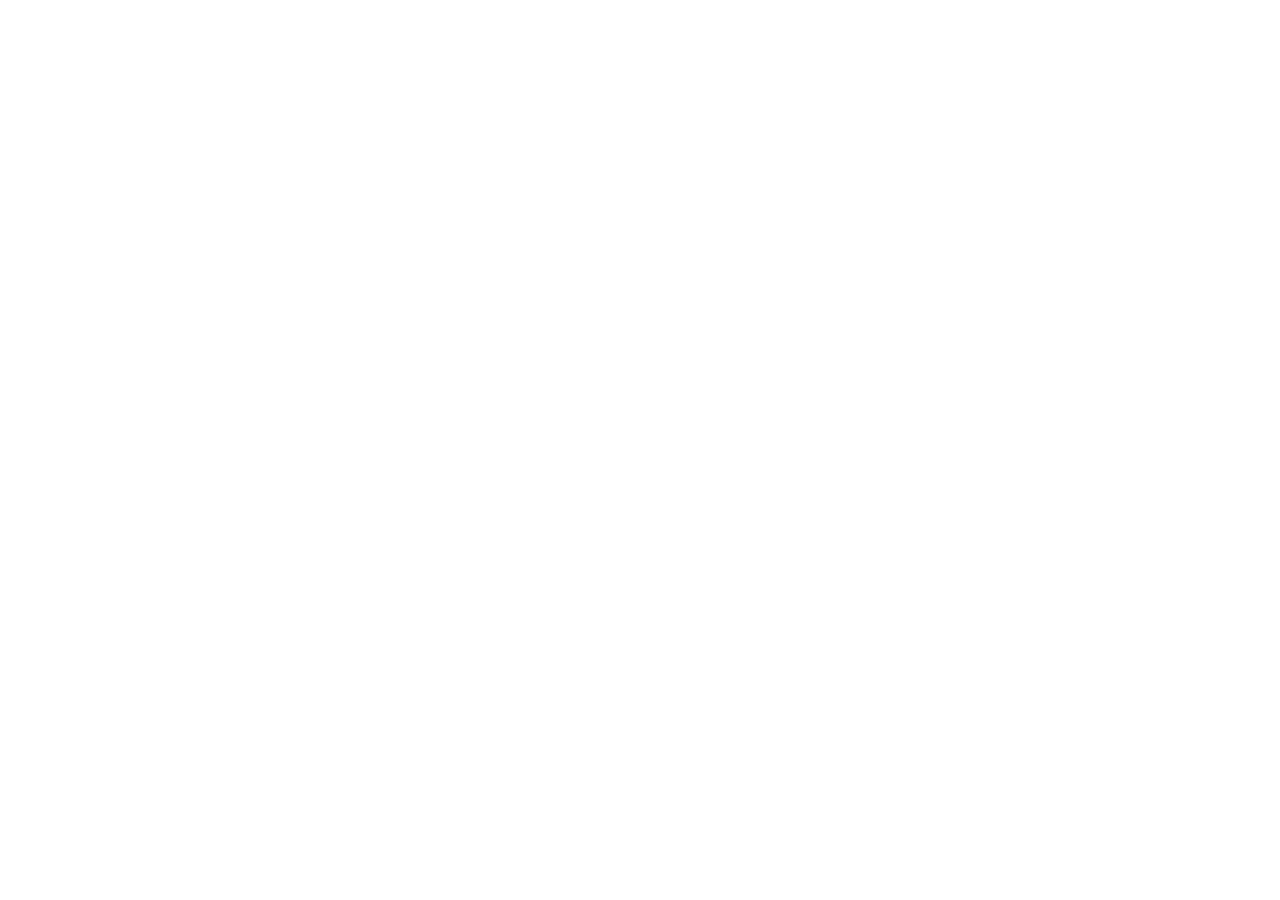
==== commit 0b68d2bb: "Add files via upload" ====
--- a/index.html
+++ b/index.html
@@ -23,53 +23,10 @@
   <meta property="og:image:alt" content="Captain Reboot, la mascotte de Power Up, à côté du titre « Power Up ».">
   <meta name="twitter:card" content="summary_large_image">
   <link rel="icon" href="data:image/svg+xml,%3Csvg xmlns='http://www.w3.org/2000/svg' viewBox='0 0 36 36'%3E%3Crect width='36' height='36' rx='8' fill='%230B0E13'/%3E%3Cpath d='M11 9.5a12 12 0 1 0 14 0' stroke='%23E8ECF4' stroke-width='3' fill='none' stroke-linecap='round'/%3E%3Cpath d='M19.5 4 13 18.5h5L16.5 30 23 15.5h-5z' fill='%234C6BFF'/%3E%3C/svg%3E">
-  <link rel="stylesheet" href="css/style.css">
+  <link rel="stylesheet" href="css/style.min.css">
 </head>
 <body>
   <div id="app"></div>
   <noscript><p style="padding:24px">Power Up a besoin de JavaScript pour fonctionner.</p></noscript>
-  <script src="js/config.js"></script>
-  <script src="js/questions.js"></script>
-  <script src="js/banque/phishing.js"></script>
-  <script src="js/banque/cyber.js"></script>
-  <script src="js/banque/reseau.js"></script>
-  <script src="js/banque/teams.js"></script>
-  <script src="js/banque/fichiers.js"></script>
-  <script src="js/banque/productivite.js"></script>
-  <script src="js/banque/admin.js"></script>
-  <script src="js/banque/vert.js"></script>
-  <script src="js/banque/it.js"></script>
-  <script src="js/banque/dev.js"></script>
-  <script src="js/banque/m365.js"></script>
-  <script src="js/banque/cyber2.js"></script>
-  <script src="js/banque/it2.js"></script>
-  <script src="js/banque/ia.js"></script>
-  <script src="js/banque/dev2.js"></script>
-  <script src="js/banque/saisie.js"></script>
-  <script src="js/banque/adressage.js"></script>
-  <script src="js/banque/legende2.js"></script>
-  <script src="js/banque/m365b.js"></script>
-  <script src="js/banque/cyber3.js"></script>
-  <script src="js/banque/it3.js"></script>
-  <script src="js/banque/dev3.js"></script>
-  <script src="js/banque/ia2.js"></script>
-  <script src="js/banque/vert2.js"></script>
-<script src="js/banque/m365c.js"></script>
-<script src="js/banque/cyber4.js"></script>
-<script src="js/banque/it4.js"></script>
-<script src="js/banque/dev4.js"></script>
-<script src="js/banque/ia3.js"></script>
-<script src="js/banque/vert3.js"></script>
-<script src="js/banque/reseau2.js"></script>
-<script src="js/banque/linux2.js"></script>
-<script src="js/banque/exploit.js"></script>
-<script src="js/banque/complement.js"></script>
-  <script src="js/boss.js"></script>
-<script src="js/boss-alts.js"></script>
-  <script src="js/heroes.js"></script>
-<script src="js/fonds.js"></script>
-  <script src="js/veille-data.js"></script>
-  <script src="js/i18n.js"></script>
-  <script src="js/app.js"></script>
-</body>
+  <script src="js/power-up.min.js"></script>                                                                  <script src="js/app.min.js"></script></body>
 </html>
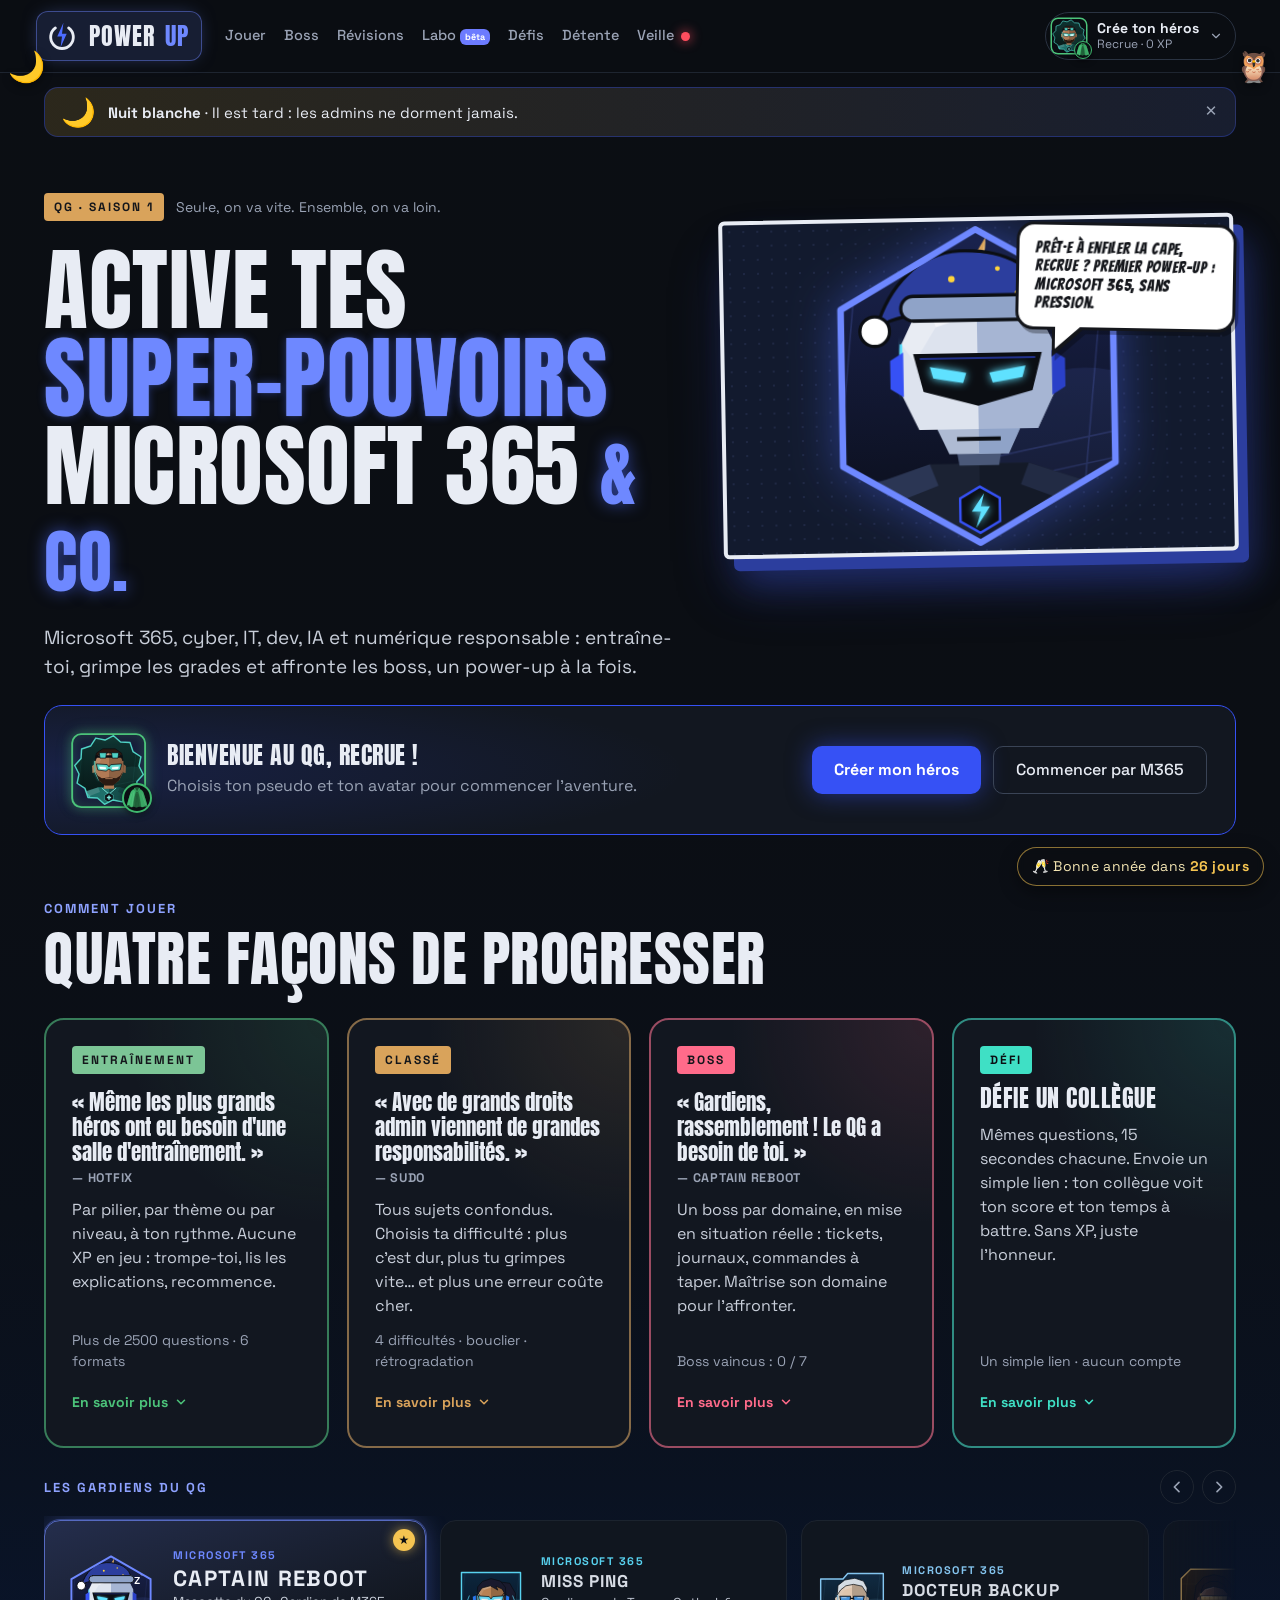
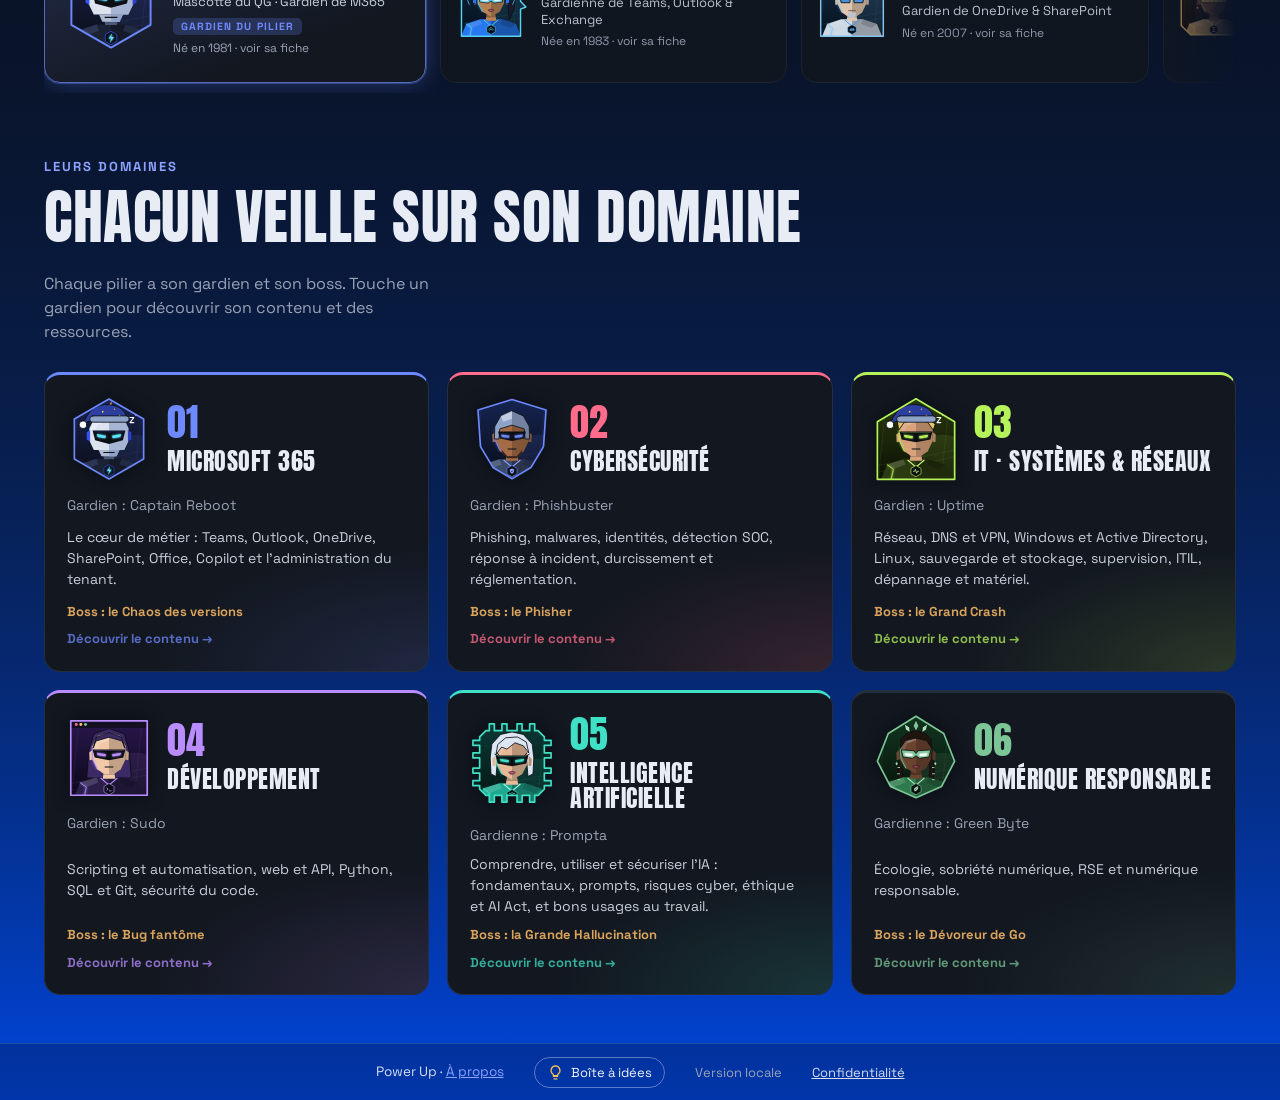
==== commit f49f42f3: "Add files via upload" ====
--- a/index.html
+++ b/index.html
@@ -23,10 +23,57 @@
   <meta property="og:image:alt" content="Captain Reboot, la mascotte de Power Up, à côté du titre « Power Up ».">
   <meta name="twitter:card" content="summary_large_image">
   <link rel="icon" href="data:image/svg+xml,%3Csvg xmlns='http://www.w3.org/2000/svg' viewBox='0 0 36 36'%3E%3Crect width='36' height='36' rx='8' fill='%230B0E13'/%3E%3Cpath d='M11 9.5a12 12 0 1 0 14 0' stroke='%23E8ECF4' stroke-width='3' fill='none' stroke-linecap='round'/%3E%3Cpath d='M19.5 4 13 18.5h5L16.5 30 23 15.5h-5z' fill='%234C6BFF'/%3E%3C/svg%3E">
-  <link rel="stylesheet" href="css/style.min.css">
+  <link rel="stylesheet" href="css/style.css">
 </head>
 <body>
   <div id="app"></div>
   <noscript><p style="padding:24px">Power Up a besoin de JavaScript pour fonctionner.</p></noscript>
-  <script src="js/power-up.min.js"></script>                                                                  <script src="js/app.min.js"></script></body>
+  <script src="js/config.js"></script>
+  <script src="js/questions.js"></script>
+  <script src="js/banque/phishing.js"></script>
+  <script src="js/banque/cyber.js"></script>
+  <script src="js/banque/reseau.js"></script>
+  <script src="js/banque/teams.js"></script>
+  <script src="js/banque/fichiers.js"></script>
+  <script src="js/banque/productivite.js"></script>
+  <script src="js/banque/admin.js"></script>
+  <script src="js/banque/vert.js"></script>
+  <script src="js/banque/it.js"></script>
+  <script src="js/banque/dev.js"></script>
+  <script src="js/banque/m365.js"></script>
+  <script src="js/banque/cyber2.js"></script>
+  <script src="js/banque/it2.js"></script>
+  <script src="js/banque/ia.js"></script>
+  <script src="js/banque/dev2.js"></script>
+  <script src="js/banque/saisie.js"></script>
+  <script src="js/banque/adressage.js"></script>
+  <script src="js/banque/legende2.js"></script>
+  <script src="js/banque/m365b.js"></script>
+  <script src="js/banque/cyber3.js"></script>
+  <script src="js/banque/it3.js"></script>
+  <script src="js/banque/dev3.js"></script>
+  <script src="js/banque/ia2.js"></script>
+  <script src="js/banque/vert2.js"></script>
+<script src="js/banque/m365c.js"></script>
+<script src="js/banque/cyber4.js"></script>
+<script src="js/banque/it4.js"></script>
+<script src="js/banque/dev4.js"></script>
+<script src="js/banque/ia3.js"></script>
+<script src="js/banque/ia4.js"></script>
+<script src="js/banque/vert3.js"></script>
+<script src="js/banque/reseau2.js"></script>
+<script src="js/banque/linux2.js"></script>
+<script src="js/banque/exploit.js"></script>
+<script src="js/banque/complement.js"></script>
+  <script src="js/boss.js"></script>
+<script src="js/boss-alts.js"></script>
+  <script src="js/heroes.js"></script>
+<script src="js/fonds.js"></script>
+  <script src="js/veille-data.js"></script>
+  <script src="js/decode.js"></script>
+  <script src="js/detente.js"></script>
+  <script src="js/detente2.js"></script>
+  <script src="js/i18n.js"></script>
+  <script src="js/app.js"></script>
+</body>
 </html>
--- a/css/style.css
+++ b/css/style.css
@@ -0,0 +1,5184 @@
+/* Polices hébergées sur le site (licence SIL OFL, voir css/fonts/OFL-*.txt) : aucune requête vers Google Fonts */
+@font-face { font-family: "Anton"; font-style: normal; font-weight: 400; font-display: swap; src: url("fonts/anton-latin.woff") format("woff"); }
+@font-face { font-family: "Bangers"; font-style: normal; font-weight: 400; font-display: swap; src: url("fonts/bangers-latin.woff") format("woff"); }
+@font-face { font-family: "Space Grotesk"; font-style: normal; font-weight: 300 700; font-display: swap; src: url("fonts/space-grotesk-latin.woff") format("woff"); }
+
+/* =========================================================
+   Power Up 365 — styles
+   ========================================================= */
+:root {
+  --bg: #0B0E13;
+  --panel: #121720;
+  --panel-2: #141B2B;
+  --line: #1E2530;
+  --line-2: #2A3342;
+  --text: #E8ECF4;
+  --text-2: #C9CFDA;
+  --muted: #9AA3B5;
+  --blue: #3651F5;
+  --blue-2: #6E88FF;
+  --blue-3: #8EA2FF;
+  --amber: #D9A35B;
+  --green: #4CC37A;
+  --green-2: #7CC596;
+  --pink: #FF6B8A;
+  --paper: #F4EFE6;
+  --ink: #14161B;
+  --radius: 14px;
+  --display: "Anton", Impact, sans-serif;
+  --comic: "Bangers", cursive;
+  --body: "Space Grotesk", system-ui, sans-serif;
+  --surface: #0F1420; --surface-2: #0B0F17; --sel: #161E30; --track: #232B3A; --topbar: rgba(11,14,19,.92);
+  color-scheme: dark;
+}
+
+* { box-sizing: border-box; }
+html { scroll-behavior: smooth; }
+body {
+  margin: 0;
+  background: var(--bg);
+  color: var(--text);
+  font-family: var(--body);
+  font-size: 16px;
+  line-height: 1.5;
+  -webkit-font-smoothing: antialiased;
+}
+a { color: var(--blue-3); }
+a:hover { color: #B7C4FF; }
+button { font-family: inherit; }
+:focus-visible { outline: 3px solid var(--blue-3); outline-offset: 2px; }
+.sr-only { position: absolute; width: 1px; height: 1px; overflow: hidden; clip: rect(0 0 0 0); white-space: nowrap; }
+
+.container { width: 100%; max-width: 1240px; margin: 0 auto; padding: 0 24px; }
+
+/* ---------- textures ---------- */
+.halftone { background-image: radial-gradient(rgba(142,162,255,.2) 1.2px, transparent 1.4px); background-size: 14px 14px; }
+.halftone-warm { background-image: radial-gradient(rgba(217,163,91,.26) 1.2px, transparent 1.4px); background-size: 12px 12px; }
+.osb {
+  background-image:
+    repeating-linear-gradient(115deg, rgba(255,220,160,.07) 0 6px, transparent 6px 17px),
+    repeating-linear-gradient(35deg, rgba(120,80,30,.12) 0 4px, transparent 4px 13px);
+}
+.neon { text-shadow: 0 0 18px rgba(76,107,255,.75), 0 0 2px rgba(180,195,255,.9); }
+
+/* ---------- topbar ---------- */
+.topbar { border-bottom: 1px solid var(--line); position: sticky; top: 0; background: var(--topbar); backdrop-filter: blur(8px); z-index: 10; }
+.topbar .container { min-height: 72px; display: flex; align-items: center; gap: 24px; flex-wrap: wrap; }
+.logo { display: flex; align-items: center; gap: 10px; text-decoration: none; color: var(--text); font-family: var(--display); font-size: 24px; letter-spacing: 1px; }
+.logo span { color: var(--blue-2); }
+.nav { display: flex; gap: 6px; flex-grow: 1; flex-wrap: wrap; }
+.nav a { color: var(--muted); text-decoration: none; font-weight: 500; padding: 10px 12px; border-radius: 8px; }
+.nav a:hover { color: var(--text); background: var(--panel); }
+.nav a.active { color: var(--text); box-shadow: inset 0 -2px 0 var(--blue-2); border-radius: 0; }
+.profile-chip { display: flex; align-items: center; gap: 10px; padding: 6px 14px 6px 6px; border: 1px solid var(--line-2); border-radius: 999px; }
+.profile-chip .avatar { width: 34px; height: 34px; border-radius: 50%; background: var(--track); display: flex; align-items: center; justify-content: center; }
+.profile-chip b { display: block; font-size: 14px; line-height: 1.2; }
+.profile-chip small { display: block; font-size: 12px; color: var(--muted); line-height: 1.2; }
+
+/* ---------- buttons ---------- */
+.btn { display: inline-flex; align-items: center; justify-content: center; gap: 10px; min-height: 48px; padding: 0 22px; border-radius: 10px; font-weight: 700; font-size: 16px; text-decoration: none; cursor: pointer; border: none; transition: transform .15s ease, box-shadow .15s ease; }
+.btn:active { transform: translateY(1px); }
+.btn-primary { background: var(--blue); color: #fff; box-shadow: 0 0 24px rgba(54,81,245,.5); }
+.btn-primary:hover { color: #fff; box-shadow: 0 0 34px rgba(54,81,245,.75); }
+.btn-ghost { background: transparent; color: var(--text); border: 1.5px solid #3A4456; font-weight: 500; }
+.btn-ghost:hover { color: var(--text); border-color: var(--blue-2); }
+.btn-small { min-height: 40px; padding: 0 14px; font-size: 14px; }
+.btn-row { display: flex; gap: 12px; flex-wrap: wrap; }
+
+/* ---------- common bits ---------- */
+.eyebrow { font-size: 13px; font-weight: 700; letter-spacing: 2px; color: var(--blue-3); text-transform: uppercase; }
+.tag { display: inline-block; font-size: 12px; font-weight: 700; letter-spacing: 2px; color: var(--ink); background: var(--amber); padding: 5px 10px; border-radius: 4px; text-transform: uppercase; }
+.tag-outline { background: transparent; color: #B7C4FF; border: 1.5px solid var(--blue); }
+h1, h2, h3 { font-family: var(--display); font-weight: 400; text-transform: uppercase; letter-spacing: .5px; line-height: 1.05; margin: 0; }
+.h-xl { font-size: clamp(48px, 7vw, 92px); line-height: .98; }
+.h-l { font-size: clamp(36px, 5vw, 60px); }
+.h-m { font-size: clamp(26px, 3vw, 38px); line-height: 1.12; }
+.h-s { font-size: 24px; }
+.lead { font-size: 19px; color: var(--text-2); max-width: 640px; margin: 0; }
+.muted { color: var(--muted); }
+.panel { background: var(--panel); border: 1px solid var(--line); border-radius: 18px; padding: 28px; }
+.section { padding: 56px 0 0; }
+.section-head { display: flex; justify-content: space-between; align-items: flex-end; gap: 24px; flex-wrap: wrap; margin-bottom: 28px; }
+.stack { display: flex; flex-direction: column; gap: 16px; }
+.bar { height: 10px; border-radius: 5px; background: var(--track); overflow: hidden; }
+.bar > div { height: 100%; background: linear-gradient(90deg, var(--blue), var(--blue-2)); box-shadow: 0 0 14px rgba(76,107,255,.7); transition: width .5s ease; }
+.bar.green > div { background: var(--green-2); box-shadow: none; }
+.bar.boss { height: 16px; background: #231820; border: 1px solid #3A2430; }
+.bar.boss > div { background: linear-gradient(90deg, #C2345A, var(--pink)); box-shadow: 0 0 16px rgba(255,107,138,.6); }
+.burst { display: inline-block; font-family: var(--comic); font-size: 32px; letter-spacing: 2px; padding: 4px 16px; border: 3px solid var(--ink); transform: rotate(-6deg); box-shadow: 4px 4px 0 var(--ink); color: var(--ink); background: var(--amber); }
+.burst.ok { background: var(--green); }
+.burst.ko { background: var(--pink); }
+.burst.big { font-size: 56px; padding: 6px 26px; border-width: 4px; box-shadow: 8px 8px 0 var(--ink); }
+.page { padding: 40px 0 72px; }
+.back-link { display: inline-flex; align-items: center; gap: 8px; color: var(--text-2); text-decoration: none; font-weight: 500; min-height: 44px; }
+
+/* ---------- QG ---------- */
+.hero { display: grid; grid-template-columns: minmax(0, 1.1fr) minmax(0, .9fr); gap: 48px; align-items: center; padding: 56px 0 24px; }
+.hero .stack { gap: 26px; }
+.comic-wrap { position: relative; min-height: 440px; }
+.comic-panel { position: absolute; inset: 0 40px 40px 0; background-color: #121A2E; border: 4px solid var(--text); border-radius: 6px; transform: rotate(-2deg); box-shadow: 12px 12px 0 var(--blue); overflow: hidden; display: flex; align-items: flex-end; justify-content: center; }
+.speech { position: absolute; right: 0; top: 16px; width: 220px; padding: 14px 16px; background: #fff; color: var(--ink); border: 3px solid var(--ink); border-radius: 18px; font-weight: 700; font-size: 17px; line-height: 1.3; transform: rotate(2deg); }
+.comic-wrap .burst { position: absolute; left: -12px; bottom: 0; font-size: 42px; transform: rotate(-8deg); box-shadow: 6px 6px 0 var(--ink); }
+
+.ranks { display: grid; grid-template-columns: repeat(5, minmax(0, 1fr)); gap: 16px; margin-top: 20px; }
+.rank { display: flex; flex-direction: column; gap: 8px; }
+.rank .rseg { height: 8px; border-radius: 4px; background: var(--track); overflow: hidden; }
+.rank .rseg > div { height: 100%; background: var(--blue-2); }
+.rank b { font-size: 16px; }
+.rank small { font-size: 13px; color: var(--muted); }
+.rank.current b { color: var(--text); }
+.rank.current small { color: var(--blue-3); }
+
+.worlds { display: grid; grid-template-columns: repeat(auto-fit, minmax(210px, 1fr)); gap: 18px; }
+.world { min-height: 300px; padding: 22px; border-radius: 16px; background: var(--panel); border: 1px solid #252E3D; display: flex; flex-direction: column; gap: 12px; text-decoration: none; color: var(--text); transition: transform .15s ease, border-color .15s ease; }
+.world:hover { color: var(--text); transform: translateY(-4px); border-color: var(--blue-2); }
+.world .num { font-family: var(--display); font-size: 38px; color: var(--blue-2); line-height: 1; }
+.world h3 { font-size: 24px; }
+.world p { margin: 0; font-size: 14px; color: var(--text-2); flex-grow: 1; }
+.world .apps { font-size: 14px; color: var(--muted); }
+.world .boss { font-size: 13px; font-weight: 700; color: var(--amber); }
+.world.green { background-color: #13201A; border-color: #2C4A38; }
+.world.green .num { color: var(--green-2); }
+
+.modes { display: grid; grid-template-columns: repeat(auto-fit, minmax(260px, 1fr)); gap: 18px; }
+.mode-card { padding: 26px; border-radius: 16px; background: var(--panel); border: 1px solid var(--line); display: flex; flex-direction: column; gap: 12px; text-decoration: none; color: var(--text); }
+.mode-card:hover { color: var(--text); border-color: var(--blue-2); }
+.mode-card p { margin: 0; color: var(--text-2); flex-grow: 1; }
+.mode-card.soon { opacity: .7; border-style: dashed; }
+
+.footer { border-top: 1px solid var(--line); margin-top: 72px; }
+.footer .container { min-height: 84px; display: flex; align-items: center; justify-content: space-between; gap: 16px; flex-wrap: wrap; font-size: 14px; color: var(--muted); }
+
+/* ---------- chooser (thèmes / difficultés) ---------- */
+.choices { display: grid; gap: 14px; }
+.choices.themes { grid-template-columns: repeat(auto-fit, minmax(150px, 1fr)); }
+.choices.levels { grid-template-columns: repeat(auto-fit, minmax(240px, 1fr)); }
+.choice { text-align: left; padding: 16px; border-radius: 14px; background: var(--panel); border: 2px solid var(--line); color: var(--text); cursor: pointer; display: flex; flex-direction: column; gap: 8px; transition: all .15s ease; }
+.choice:hover { border-color: #3A4456; }
+.choice.selected { background: var(--sel); border-color: var(--c, var(--blue-2)); box-shadow: 0 0 26px color-mix(in srgb, var(--c, var(--blue-2)) 35%, transparent); transform: translateY(-3px); }
+.choice .name { font-family: var(--display); font-size: 20px; text-transform: uppercase; line-height: 1.1; }
+.choice.level .name { font-size: 32px; }
+.choice small { color: var(--muted); font-size: 13px; }
+.choice p { margin: 0; color: var(--text-2); font-size: 15px; flex-grow: 1; }
+.level-tag { align-self: flex-start; font-size: 12px; font-weight: 700; letter-spacing: 2px; color: var(--ink); background: var(--c); padding: 5px 10px; border-radius: 4px; }
+.stakes { display: grid; grid-template-columns: 1fr 1fr; gap: 10px; }
+.stake { padding: 10px 12px; border-radius: 10px; }
+.stake small { display: block; font-size: 12px; }
+.stake b { font-family: var(--display); font-weight: 400; font-size: 24px; }
+.stake.win { background: #0F1A14; } .stake.win small { color: #9FB8A8; } .stake.win b { color: #6FD99A; }
+.stake.lose { background: #1F1116; } .stake.lose small { color: #C9A2AE; } .stake.lose b { color: #FF8AA3; }
+.rules { display: grid; grid-template-columns: repeat(auto-fit, minmax(280px, 1fr)); gap: 16px; }
+.rule { display: flex; gap: 14px; align-items: center; padding: 16px 20px; border-radius: 14px; background: var(--panel); border: 1px solid var(--line); color: var(--text-2); font-size: 15px; }
+.rule svg { flex-shrink: 0; }
+
+/* ---------- question runner ---------- */
+.status-bar { display: flex; flex-wrap: wrap; gap: 14px; align-items: stretch; margin-bottom: 24px; }
+.status-bar > .panel { padding: 14px 20px; border-radius: 14px; display: flex; align-items: center; gap: 12px; }
+.status-bar .grow { flex-grow: 1; flex-direction: column; align-items: stretch; justify-content: center; gap: 8px; min-width: 240px; }
+.status-bar .row { display: flex; justify-content: space-between; gap: 12px; font-size: 14px; }
+.pips { display: flex; gap: 6px; }
+.pip { width: 22px; height: 10px; border-radius: 3px; background: var(--track); }
+.pip.on { background: var(--blue-2); box-shadow: 0 0 8px rgba(76,107,255,.8); }
+.pip.full { background: var(--blue); box-shadow: 0 0 8px rgba(76,107,255,.8); }
+.shield-box { width: 46px; height: 46px; border-radius: 12px; display: flex; align-items: center; justify-content: center; background: #0F131B; border: 1.5px dashed var(--line-2); }
+.shield-box.active { background: var(--panel-2); border: 1.5px solid var(--blue); box-shadow: 0 0 18px rgba(54,81,245,.6); }
+.lives { display: flex; gap: 6px; }
+
+.q-layout { display: grid; grid-template-columns: minmax(0, 7fr) minmax(0, 5fr); gap: 32px; align-items: start; }
+.q-meta { display: flex; flex-wrap: wrap; gap: 10px; align-items: center; margin-bottom: 14px; }
+.q-hint { color: var(--muted); margin: 10px 0 18px; }
+.answers { display: flex; flex-direction: column; gap: 12px; }
+.answer { min-height: 58px; width: 100%; display: flex; align-items: center; gap: 14px; padding: 12px 16px; font-size: 16px; font-weight: 500; text-align: left; border-radius: 12px; background: var(--panel-2); color: var(--text); border: 1.5px solid var(--line-2); cursor: pointer; transition: all .15s ease; }
+.answer:hover:not(:disabled) { border-color: var(--blue-2); }
+.answer:disabled { cursor: default; }
+.answer .letter { width: 32px; height: 32px; flex-shrink: 0; border-radius: 8px; display: flex; align-items: center; justify-content: center; font-family: var(--display); background: var(--bg); color: var(--blue-3); }
+.answer .box { width: 28px; height: 28px; flex-shrink: 0; border-radius: 6px; display: flex; align-items: center; justify-content: center; background: var(--bg); border: 2px solid #3A4456; }
+.answer.on { background: var(--sel); border: 2px solid var(--blue-2); }
+.answer.on .box { background: var(--blue); border-color: var(--blue-2); }
+.answer.ok, .order-row.ok { background: #12301F; color: #E8F2EA; border: 2px solid var(--green); }
+.answer.ko, .order-row.ko { background: #331520; color: #F6E3E8; border: 2px solid var(--pink); }
+.answer.dim { background: #10141C; color: #6E7686; border: 1.5px solid var(--line); }
+
+.order-row { min-height: 64px; display: flex; align-items: center; gap: 14px; padding: 10px 12px 10px 14px; border-radius: 12px; background: var(--panel-2); border: 1.5px solid var(--line-2); }
+.order-row .pos { width: 36px; height: 36px; flex-shrink: 0; border-radius: 50%; display: flex; align-items: center; justify-content: center; font-family: var(--display); font-size: 18px; background: var(--bg); color: var(--amber); }
+.order-row .txt { flex-grow: 1; font-weight: 500; }
+.arrow-btn { width: 44px; height: 44px; flex-shrink: 0; border-radius: 10px; display: flex; align-items: center; justify-content: center; background: var(--track); border: 1px solid #3A4456; color: var(--text-2); cursor: pointer; }
+.arrow-btn:disabled { background: transparent; border-color: var(--line); color: #3A4456; cursor: default; }
+
+.mail-frame { padding: 20px; border-radius: 14px; background-color: var(--paper); border: 4px solid var(--ink); box-shadow: 8px 8px 0 var(--blue); margin-bottom: 18px; }
+.mail { background: #fff; border: 2px solid var(--ink); border-radius: 10px; color: var(--ink); overflow: hidden; }
+.mail-head { padding: 14px 18px; border-bottom: 1px solid #D8D2C6; display: flex; flex-direction: column; gap: 4px; font-size: 14px; }
+.mail-head .from { font-weight: 700; }
+.mail-head .addr { font-family: ui-monospace, Menlo, Consolas, monospace; font-size: 13px; color: #3A3D45; }
+.mail-head .subject { font-weight: 700; font-size: 18px; margin-top: 4px; }
+.mail-body { padding: 18px; line-height: 1.55; color: #2A2D33; white-space: pre-line; }
+.mail-cta { padding: 0 18px 18px; display: flex; flex-direction: column; align-items: flex-start; gap: 8px; }
+.mail-cta .cta { padding: 12px 18px; background: #2B5BD7; color: #fff; font-weight: 700; border-radius: 6px; font-size: 15px; word-break: break-all; }
+.mail-cta .hover { font-family: ui-monospace, Menlo, Consolas, monospace; font-size: 12px; color: #8A2B3F; background: #FBE7EB; padding: 6px 10px; border-radius: 6px; word-break: break-all; }
+.mail-kicker { display: inline-block; font-size: 12px; font-weight: 700; letter-spacing: 2px; color: #fff; background: var(--ink); padding: 5px 10px; border-radius: 4px; margin-bottom: 14px; }
+.clue-mail { padding: 16px 18px; display: flex; flex-direction: column; gap: 10px; }
+.clue-line { display: flex; flex-wrap: wrap; gap: 6px; align-items: center; }
+.seg { font-size: 16px; line-height: 1.4; padding: 4px 8px; border-radius: 6px; text-align: left; color: var(--ink); background: transparent; border: 2px dashed #D8D2C6; cursor: pointer; }
+.seg:hover:not(:disabled) { border-color: #B8860B; }
+.seg.on { background: #FFE08A; border: 2px solid #B8860B; }
+.seg.ok { background: #CFF2DC; border: 2px solid #2F9E5B; }
+.seg.ko { background: #FBD5DE; border: 2px solid #C2345A; }
+.seg.plain { border-color: transparent; }
+.seg:disabled { cursor: default; }
+
+.side-card { padding: 26px; border-radius: 16px; background-color: #121A2E; border: 1px dashed var(--line-2); display: flex; flex-direction: column; gap: 12px; }
+.feedback { padding: 22px; border-radius: 14px; background: var(--panel); border: 1.5px solid #7A2F42; display: flex; flex-direction: column; gap: 14px; }
+.feedback.good { border-color: #2F7A4D; }
+.feedback.shielded { border-color: var(--blue); }
+.feedback .top { display: flex; justify-content: space-between; align-items: center; gap: 12px; flex-wrap: wrap; }
+.feedback p { margin: 0; color: var(--text-2); line-height: 1.6; }
+.feedback .delta { font-family: var(--display); font-size: 26px; }
+.notice { padding: 10px 14px; border-radius: 10px; font-weight: 700; font-size: 14px; }
+.notice.shield { background: var(--panel-2); border: 1px solid var(--blue); color: #B7C4FF; }
+.notice.up { background: var(--amber); color: var(--ink); font-family: var(--display); font-weight: 400; font-size: 20px; text-transform: uppercase; }
+.notice.down { background: #331520; color: #FF8AA3; border: 1px solid #7A2F42; font-family: var(--display); font-weight: 400; font-size: 20px; text-transform: uppercase; }
+
+.end-card { max-width: 900px; margin: 24px auto 0; padding: 44px 48px; border-radius: 20px; background-color: #121A2E; border: 4px solid var(--text); box-shadow: 14px 14px 0 var(--blue); display: flex; flex-direction: column; align-items: center; gap: 22px; text-align: center; }
+.end-card p { margin: 0; color: var(--text-2); max-width: 640px; }
+.stats { display: grid; grid-template-columns: repeat(auto-fit, minmax(150px, 1fr)); gap: 14px; width: 100%; }
+.stat { padding: 16px; border: 1px solid var(--line-2); border-radius: 12px; background: var(--surface); display: flex; flex-direction: column; gap: 4px; }
+.stat small { color: var(--muted); font-size: 13px; }
+.stat b { font-family: var(--display); font-weight: 400; font-size: 28px; line-height: 1.2; }
+
+.boss-row { display: flex; align-items: center; gap: 20px; margin-bottom: 24px; }
+.boss-face { width: 64px; height: 64px; flex-shrink: 0; border-radius: 12px; background-color: #2A1420; border: 3px solid var(--text); display: flex; align-items: center; justify-content: center; transform: rotate(-4deg); }
+
+/* ---------- responsive ---------- */
+@media (max-width: 900px) {
+  .hero { grid-template-columns: 1fr; padding-top: 32px; }
+  .comic-wrap { min-height: 380px; max-width: 480px; }
+  .q-layout { grid-template-columns: 1fr; }
+  .ranks { grid-template-columns: repeat(2, minmax(0, 1fr)); }
+  .topbar .container { gap: 10px 16px; padding-block: 8px; }
+  .profile-chip { padding: 4px 12px 4px 4px; }
+  .profile-chip small { display: none; }
+  .nav { order: 3; width: 100%; flex-grow: 0; }
+  .end-card { padding: 32px 22px; }
+}
+@media (max-width: 560px) {
+  .container { padding: 0 16px; }
+  .panel { padding: 20px; }
+  .comic-panel { inset: 0 20px 30px 0; }
+  .speech { width: 180px; font-size: 15px; }
+  .burst.big { font-size: 42px; }
+}
+@media (prefers-reduced-motion: reduce) {
+  * { transition: none !important; scroll-behavior: auto !important; }
+}
+
+/* ---------- glisser-déposer ---------- */
+.order-row.draggable { cursor: grab; touch-action: none; user-select: none; -webkit-user-select: none; transition: border-color .15s ease, background .15s ease; }
+.order-row.draggable:hover { border-color: var(--blue-2); }
+.order-row.dragging { position: relative; z-index: 5; cursor: grabbing; background: #1A2440; border-color: var(--blue-2); box-shadow: 0 12px 30px rgba(0,0,0,.45), 0 0 22px rgba(76,107,255,.4); transition: none; }
+.order-row .grip { display: flex; align-items: center; padding: 0 2px; }
+
+/* ---------- veille ---------- */
+.news-grid { display: grid; grid-template-columns: repeat(auto-fill, minmax(320px, 1fr)); gap: 18px; }
+.news { display: flex; flex-direction: column; gap: 12px; padding: 22px; border-radius: 16px; background: var(--panel); border: 1px solid var(--line); border-top: 3px solid var(--c, var(--blue-2)); }
+.news-alert { background: #1A1218; border-color: #3A2430; border-top-color: var(--pink); }
+.news-meta { display: flex; flex-wrap: wrap; gap: 8px; align-items: center; font-size: 13px; }
+.news-title { font-family: var(--body); text-transform: none; letter-spacing: 0; font-size: 18px; font-weight: 700; line-height: 1.35; }
+.news-title a { color: var(--text); text-decoration: none; }
+.news-title a:hover { color: var(--blue-3); text-decoration: underline; }
+.news p { margin: 0; color: var(--text-2); font-size: 15px; flex-grow: 1; }
+.news-link { font-size: 14px; font-weight: 700; text-decoration: none; align-self: flex-start; min-height: 32px; display: inline-flex; align-items: center; }
+.badge-new { display: inline-flex; align-items: center; gap: 6px; font-size: 11px; font-weight: 700; letter-spacing: 1.5px; text-transform: uppercase; padding: 3px 9px 3px 7px; border-radius: 999px; background: rgba(54,81,245,.18); border: 1px solid var(--blue-2); color: #DCE3FF; box-shadow: 0 0 12px rgba(76,107,255,.35); }
+.badge-read { font-size: 11px; font-weight: 700; letter-spacing: 1px; text-transform: uppercase; padding: 2px 7px; border-radius: 4px; color: #6E7686; border: 1px solid var(--line-2); }
+.badge-lang { font-size: 11px; font-weight: 700; padding: 2px 6px; border-radius: 4px; border: 1px solid var(--line-2); color: var(--muted); }
+.help summary { cursor: pointer; }
+.help code { background: var(--surface); border: 1px solid var(--line-2); padding: 1px 6px; border-radius: 4px; font-size: 14px; }
+.help p { margin: 0; }
+
+/* ---------- effets : logo néon qui s'allume ---------- */
+.logo svg, .logo .logo-txt { transition: filter .2s ease; }
+.logo:hover svg { filter: drop-shadow(0 0 6px rgba(110,136,255,.7)); }
+.logo.power-on svg { animation: neon-on 1.1s linear; }
+.logo.power-on span { animation: neon-on 1.1s linear .08s; }
+@keyframes neon-on {
+  0%   { opacity: .15; filter: none; }
+  6%   { opacity: 1;   filter: drop-shadow(0 0 8px #6E88FF); }
+  10%  { opacity: .25; filter: none; }
+  16%  { opacity: 1;   filter: drop-shadow(0 0 10px #6E88FF); }
+  19%  { opacity: .4;  filter: none; }
+  28%  { opacity: 1;   filter: drop-shadow(0 0 10px #8EA2FF) drop-shadow(0 0 22px #3651F5); }
+  75%  { opacity: 1;   filter: drop-shadow(0 0 12px #8EA2FF) drop-shadow(0 0 26px #3651F5); }
+  100% { opacity: 1;   filter: none; }
+}
+
+/* ---------- effets : étoile au clic sur les onglets ---------- */
+.fx-burst { position: fixed; width: 0; height: 0; pointer-events: none; z-index: 1000; }
+.fx-spark { position: absolute; left: 0; top: 0; width: var(--s); height: var(--s); margin: calc(var(--s) / -2) 0 0 calc(var(--s) / -2); border-radius: 50%; background: var(--c); box-shadow: 0 0 8px var(--c); animation: fx-spark .75s cubic-bezier(.15,.75,.3,1) forwards; }
+@keyframes fx-spark { 0% { transform: rotate(var(--a)) translateX(4px) scale(1); opacity: 1; } 100% { transform: rotate(var(--a)) translateX(var(--d)) scale(.2); opacity: 0; } }
+.fx-star { position: absolute; width: 36px; height: 36px; left: -18px; top: -18px; fill: #fff; filter: drop-shadow(0 0 6px #8EA2FF) drop-shadow(0 0 14px #3651F5); animation: fx-star .65s ease-out forwards; }
+@keyframes fx-star { 0% { transform: scale(0) rotate(0deg); opacity: 1; } 35% { transform: scale(1.25) rotate(40deg); opacity: 1; } 100% { transform: scale(.5) rotate(110deg); opacity: 0; } }
+.fx-flash { position: absolute; width: 90px; height: 90px; left: -45px; top: -45px; border-radius: 50%; background: radial-gradient(circle, rgba(142,162,255,.55), transparent 65%); animation: fx-flash .5s ease-out forwards; }
+@keyframes fx-flash { from { transform: scale(.2); opacity: 1; } to { transform: scale(1.5); opacity: 0; } }
+.fx-ring { position: absolute; width: 60px; height: 60px; left: -30px; top: -30px; border-radius: 50%; border: 2px solid rgba(217,163,91,.9); animation: fx-ring .6s ease-out forwards; }
+@keyframes fx-ring { from { transform: scale(.1); opacity: 1; } to { transform: scale(1.6); opacity: 0; } }
+@media (prefers-reduced-motion: reduce) { .fx-burst { display: none; } .logo.power-on svg, .logo.power-on span { animation: none; } }
+
+/* ---------- veille : non lus ---------- */
+.dot-live { display: inline-block; width: 8px; height: 8px; border-radius: 50%; background: #8EA2FF; box-shadow: 0 0 0 0 rgba(142,162,255,.7), 0 0 8px #6E88FF; animation: dot-pulse 1.8s ease-out infinite; vertical-align: middle; flex-shrink: 0; }
+@keyframes dot-pulse { 0% { box-shadow: 0 0 0 0 rgba(142,162,255,.75), 0 0 8px #6E88FF; } 70% { box-shadow: 0 0 0 9px rgba(142,162,255,0), 0 0 8px #6E88FF; } 100% { box-shadow: 0 0 0 0 rgba(142,162,255,0), 0 0 8px #6E88FF; } }
+.chip-news { position: relative; }
+.chip-dot { position: absolute; top: 12px; right: 12px; background: var(--c); box-shadow: 0 0 10px var(--c); }
+.chip-news.has-new { border-color: color-mix(in srgb, var(--c) 45%, var(--line)); }
+.new-count { color: var(--text); font-weight: 700; }
+.news.unread { box-shadow: 0 0 0 1px color-mix(in srgb, var(--c) 35%, transparent), 0 8px 24px rgba(0,0,0,.25); }
+.news.read { opacity: .72; }
+.news.read:hover { opacity: 1; }
+.news-toolbar { display: flex; justify-content: space-between; align-items: center; gap: 12px; flex-wrap: wrap; margin-bottom: 16px; font-size: 15px; }
+.news-toolbar .dot-live { margin-right: 4px; }
+.nav a { position: relative; }
+.nav-badge { display: inline-flex; align-items: center; justify-content: center; min-width: 20px; height: 20px; padding: 0 6px; margin-left: 6px; border-radius: 999px; background: var(--pink); color: #fff; font-size: 12px; font-weight: 700; line-height: 1; box-shadow: 0 0 10px rgba(255,107,138,.7); animation: badge-glow 2s ease-in-out infinite; vertical-align: 1px; }
+@keyframes badge-glow { 0%, 100% { box-shadow: 0 0 6px rgba(255,107,138,.5); } 50% { box-shadow: 0 0 16px rgba(255,107,138,.95); } }
+@media (prefers-reduced-motion: reduce) { .dot-live, .nav-badge { animation: none; } }
+
+/* ---------- niveaux : avantages ---------- */
+.perks { list-style: none; margin: 0; padding: 0; display: flex; flex-direction: column; gap: 4px; font-size: 13px; }
+.perk { display: flex; gap: 8px; align-items: center; }
+.perk span[aria-hidden] { width: 18px; height: 18px; border-radius: 50%; display: inline-flex; align-items: center; justify-content: center; font-size: 11px; font-weight: 700; flex-shrink: 0; }
+.perk.yes { color: var(--text-2); } .perk.yes span[aria-hidden] { background: #12301F; color: #6FD99A; }
+.perk.no { color: #7D8799; text-decoration: line-through; text-decoration-color: rgba(255,107,138,.5); } .perk.no span[aria-hidden] { background: #331520; color: #FF8AA3; }
+
+/* ---------- mode Légende : l'ultime ---------- */
+.ultimate-tag { display: inline-flex; align-items: center; gap: 6px; font-size: 11px; font-weight: 700; letter-spacing: 2px; text-transform: uppercase; color: #FFD2DC; padding: 4px 10px; border-radius: 999px; background: linear-gradient(90deg, #7A0F2A, #C2185B); box-shadow: 0 0 14px rgba(255,61,110,.55); }
+.ultimate-tag.big { font-size: 14px; padding: 8px 16px; }
+.choice.level.ultimate { background: radial-gradient(120% 90% at 100% 0%, rgba(255,61,110,.18), transparent 60%), linear-gradient(180deg, #1A0E14, #120B10); border-color: #4A1A2A; }
+.choice.level.ultimate .name { background: linear-gradient(90deg, #FFFFFF, #FF8AA3); -webkit-background-clip: text; background-clip: text; color: transparent; }
+.choice.level.ultimate.selected { border-color: var(--c); animation: ultimate-glow 1.8s ease-in-out infinite; }
+@keyframes ultimate-glow { 0%, 100% { box-shadow: 0 0 18px rgba(255,61,110,.35), inset 0 0 18px rgba(255,61,110,.08); } 50% { box-shadow: 0 0 40px rgba(255,61,110,.75), inset 0 0 26px rgba(255,61,110,.18); } }
+.btn-ultimate { background: linear-gradient(90deg, #B3123F, #FF3D6E); color: #fff; box-shadow: 0 0 26px rgba(255,61,110,.55); }
+.btn-ultimate:hover { color: #fff; box-shadow: 0 0 40px rgba(255,61,110,.85); }
+.hardcore { position: relative; }
+.hardcore::before { content: ""; position: fixed; inset: 0; pointer-events: none; z-index: 0; background: radial-gradient(ellipse at center, transparent 55%, rgba(160,10,50,.28) 100%); animation: hc-vignette 3.5s ease-in-out infinite; }
+@keyframes hc-vignette { 0%, 100% { opacity: .65; } 50% { opacity: 1; } }
+.hardcore > * { position: relative; z-index: 1; }
+.hardcore .status-bar .panel { border-color: #4A1A2A; background: #150E13; }
+.hardcore .bar > div { background: linear-gradient(90deg, #B3123F, #FF3D6E); box-shadow: 0 0 14px rgba(255,61,110,.7); }
+.hc-panel { flex-direction: column; align-items: flex-start !important; gap: 6px !important; }
+.hc-card { background-color: #1A0E14 !important; border-color: #4A1A2A !important; }
+.hc-end { box-shadow: 14px 14px 0 #FF3D6E !important; }
+.ultimate-gate { max-width: 820px; margin: 24px auto 0; padding: 48px; border-radius: 22px; text-align: center; display: flex; flex-direction: column; align-items: center; gap: 24px; background: radial-gradient(100% 80% at 50% 0%, rgba(255,61,110,.22), transparent 70%), #120B10; border: 2px solid #FF3D6E; animation: ultimate-glow 2s ease-in-out infinite; }
+.gate-rules { list-style: none; margin: 0; padding: 0; display: grid; gap: 12px; text-align: left; width: 100%; }
+.gate-rules li { padding: 14px 18px; border-radius: 12px; background: #1A0E14; border: 1px solid #4A1A2A; color: var(--text-2); }
+.gate-rules b { color: #FFD2DC; }
+@media (prefers-reduced-motion: reduce) { .choice.level.ultimate.selected, .ultimate-gate, .hardcore::before { animation: none; } }
+@media (max-width: 560px) { .ultimate-gate { padding: 28px 18px; } }
+
+/* ---------- effets par rubrique ---------- */
+.fx-flash { background: radial-gradient(circle, var(--fc, rgba(142,162,255,.55)), transparent 65%); }
+/* QG : éclair */
+.fx-bolt { position: absolute; width: 44px; height: 44px; left: -22px; top: -22px; fill: #FFE08A; filter: drop-shadow(0 0 6px #6E88FF) drop-shadow(0 0 16px #3651F5); animation: fx-bolt .75s steps(1, end) forwards, fx-bolt-scale .75s ease-out forwards; }
+@keyframes fx-bolt { 0% { opacity: 1; } 12% { opacity: .2; } 22% { opacity: 1; } 32% { opacity: .35; } 42% { opacity: 1; } 100% { opacity: 0; } }
+@keyframes fx-bolt-scale { 0% { transform: scale(.3); } 30% { transform: scale(1.2); } 100% { transform: scale(1); } }
+.fx-arc { position: absolute; left: -1px; top: 0; width: 2px; height: 16px; background: linear-gradient(#FFFFFF, #6E88FF); box-shadow: 0 0 6px #6E88FF; transform-origin: 50% 0; transform: rotate(var(--a)) translateY(14px) scaleY(.2); opacity: 0; animation: fx-arc .5s ease-out .08s forwards; clip-path: polygon(0 0, 100% 0, 100% 40%, 0 60%, 100% 100%, 0 100%); }
+@keyframes fx-arc { 0% { opacity: 1; transform: rotate(var(--a)) translateY(12px) scaleY(.3); } 100% { opacity: 0; transform: rotate(var(--a)) translateY(40px) scaleY(1.4); } }
+/* Missions : explosion BD */
+.fx-bam { position: absolute; width: 110px; height: 110px; left: -55px; top: -55px; overflow: visible; animation: fx-bam .8s cubic-bezier(.2,1.6,.4,1) forwards; }
+.fx-bam polygon { fill: #D9A35B; stroke: #0B0E13; stroke-width: 4; stroke-linejoin: round; }
+.fx-bam text { font-family: var(--comic); font-size: 30px; fill: #0B0E13; letter-spacing: 1px; }
+@keyframes fx-bam { 0% { transform: scale(0) rotate(-25deg); opacity: 1; } 35% { transform: scale(1.1) rotate(-6deg); opacity: 1; } 75% { transform: scale(1) rotate(-8deg); opacity: 1; } 100% { transform: scale(1.15) rotate(-8deg); opacity: 0; } }
+/* Entraînement : cible */
+.fx-tring { position: absolute; border-radius: 50%; border: 3px solid #7CC596; opacity: 0; animation: fx-tring .8s ease-out forwards; }
+.fx-tring.r1 { width: 70px; height: 70px; left: -35px; top: -35px; animation-delay: 0s; }
+.fx-tring.r2 { width: 46px; height: 46px; left: -23px; top: -23px; border-color: #FFFFFF; animation-delay: .06s; }
+.fx-tring.r3 { width: 24px; height: 24px; left: -12px; top: -12px; animation-delay: .12s; }
+@keyframes fx-tring { 0% { transform: scale(.2); opacity: 0; } 30% { transform: scale(1); opacity: 1; } 70% { opacity: 1; } 100% { transform: scale(1.35); opacity: 0; } }
+.fx-tdot { position: absolute; width: 10px; height: 10px; left: -5px; top: -5px; border-radius: 50%; background: #FFFFFF; box-shadow: 0 0 10px #7CC596; opacity: 0; animation: fx-tdot .8s ease-out .28s forwards; }
+@keyframes fx-tdot { 0% { opacity: 0; transform: scale(0); } 20% { opacity: 1; transform: scale(1.6); } 100% { opacity: 0; transform: scale(1); } }
+.fx-dart { position: absolute; width: 40px; height: 40px; left: -32px; top: -32px; opacity: 0; animation: fx-dart .8s cubic-bezier(.3,.9,.4,1) forwards; }
+@keyframes fx-dart { 0% { opacity: 1; transform: translate(-70px, -70px); } 32% { opacity: 1; transform: translate(0, 0); } 36% { transform: translate(2px, 2px); } 80% { opacity: 1; } 100% { opacity: 0; transform: translate(0, 0); } }
+.fxk-target .fx-spark { animation-delay: .25s; opacity: 0; animation-fill-mode: forwards; }
+/* Veille : radar */
+.fx-wave { position: absolute; width: 90px; height: 90px; left: -45px; top: -45px; border-radius: 50%; border: 2px solid #FF6B8A; opacity: 0; animation: fx-wave 1s ease-out forwards; }
+.fx-wave.w2 { animation-delay: .18s; border-color: #8EA2FF; } .fx-wave.w3 { animation-delay: .36s; }
+@keyframes fx-wave { 0% { transform: scale(.1); opacity: 1; } 100% { transform: scale(1.3); opacity: 0; } }
+.fx-sweep { position: absolute; width: 80px; height: 80px; left: -40px; top: -40px; border-radius: 50%; background: conic-gradient(from 0deg, rgba(255,107,138,.55), transparent 28%); animation: fx-sweep .9s linear forwards; }
+@keyframes fx-sweep { 0% { transform: rotate(0deg); opacity: 1; } 100% { transform: rotate(360deg); opacity: 0; } }
+.fx-blip { position: absolute; width: 7px; height: 7px; left: calc(var(--x) - 3.5px); top: calc(var(--y) - 3.5px); border-radius: 50%; background: #FF6B8A; box-shadow: 0 0 10px #FF6B8A; opacity: 0; animation: fx-blip .6s ease-out var(--dl) forwards; }
+@keyframes fx-blip { 0% { opacity: 0; transform: scale(0); } 30% { opacity: 1; transform: scale(1.5); } 100% { opacity: 0; transform: scale(1); } }
+/* Profil : chevrons de rang */
+.fx-chev { position: absolute; width: 22px; height: 22px; left: -11px; top: -4px; border-top: 4px solid #D9A35B; border-left: 4px solid #D9A35B; transform: rotate(45deg); opacity: 0; filter: drop-shadow(0 0 6px rgba(217,163,91,.8)); animation: fx-chev .8s ease-out forwards; }
+.fx-chev.c2 { animation-delay: .1s; } .fx-chev.c3 { animation-delay: .2s; }
+@keyframes fx-chev { 0% { opacity: 0; transform: translateY(10px) rotate(45deg); } 30% { opacity: 1; } 100% { opacity: 0; transform: translateY(-46px) rotate(45deg); } }
+
+/* ---------- héros ---------- */
+.hero-say { display: flex; gap: 14px; align-items: flex-start; padding: 14px 16px; border-radius: 14px; background: var(--surface); border: 1px solid var(--line-2); text-align: left; }
+.hero-say-face { flex-shrink: 0; display: flex; filter: drop-shadow(0 4px 10px rgba(0,0,0,.4)); }
+.hero-say b { font-family: var(--display); font-weight: 400; text-transform: uppercase; letter-spacing: .5px; font-size: 16px; color: var(--text); }
+.hero-say p { margin: 4px 0 0; color: var(--text-2); line-height: 1.55; font-size: 15px; }
+.hero-say.explain { background: transparent; border: none; padding: 0; }
+.hero-say.big { margin-bottom: 16px; }
+.end-card .hero-say { max-width: 620px; width: 100%; }
+.world-hero { display: flex; border-radius: 50%; box-shadow: 0 0 0 2px var(--line-2); }
+.welcome { display: flex; align-items: center; gap: 22px; flex-wrap: wrap; margin-bottom: 8px; border-color: var(--blue); background: radial-gradient(90% 120% at 0% 50%, rgba(54,81,245,.18), transparent 60%), var(--panel); }
+.welcome-face { display: flex; }
+.heroes-grid { display: grid; grid-template-columns: repeat(auto-fill, minmax(230px, 1fr)); gap: 18px; }
+.hero-card { padding: 22px; border-radius: 16px; background: var(--panel); border: 1px solid var(--line); display: flex; flex-direction: column; gap: 8px; align-items: flex-start; transition: transform .15s ease, border-color .15s ease; }
+.hero-card:hover { transform: translateY(-4px); border-color: var(--hc); }
+.hero-portrait { display: flex; margin-bottom: 6px; border-radius: 50%; box-shadow: 0 0 0 3px var(--bg), 0 0 0 5px var(--hc), 0 0 26px color-mix(in srgb, var(--hc) 45%, transparent); }
+.hero-world { font-size: 11px; font-weight: 700; letter-spacing: 2px; text-transform: uppercase; color: var(--hc); }
+.hero-card p { margin: 4px 0 0; color: var(--text-2); font-size: 14px; flex-grow: 1; }
+.hero-card blockquote { margin: 6px 0 0; padding: 10px 12px; border-left: 3px solid var(--hc); background: var(--surface); border-radius: 0 8px 8px 0; font-size: 14px; font-style: italic; color: var(--text-2); }
+
+/* ---------- profil ---------- */
+.profile-layout { display: grid; grid-template-columns: minmax(260px, 340px) minmax(0, 1fr); gap: 24px; align-items: start; }
+.profile-card { display: flex; flex-direction: column; align-items: center; gap: 10px; text-align: center; }
+.profile-face { display: flex; border-radius: 50%; box-shadow: 0 0 0 4px var(--bg), 0 0 0 6px var(--blue-2), 0 0 34px rgba(76,107,255,.45); margin-bottom: 8px; }
+.profile-form { display: flex; flex-direction: column; gap: 10px; }
+.profile-form input[type=text] { min-height: 52px; padding: 0 16px; border-radius: 12px; border: 1.5px solid var(--line-2); background: var(--surface); color: var(--text); font: inherit; font-size: 18px; }
+.profile-form input[type=text]:focus { outline: none; border-color: var(--blue-2); box-shadow: 0 0 0 3px rgba(110,136,255,.3); }
+.avatar-grid { display: grid; grid-template-columns: repeat(auto-fill, minmax(104px, 1fr)); gap: 12px; }
+.avatar-pick { display: flex; flex-direction: column; align-items: center; gap: 6px; padding: 12px 8px; border-radius: 14px; background: var(--surface); border: 2px solid var(--line); color: var(--text-2); cursor: pointer; font-size: 13px; font-weight: 500; transition: all .15s ease; }
+.avatar-pick:hover { border-color: #3A4456; transform: translateY(-2px); }
+.avatar-pick.selected { border-color: var(--blue-2); background: var(--sel); color: var(--text); box-shadow: 0 0 22px rgba(110,136,255,.4); }
+.saved-ok { color: #6FD99A; font-weight: 700; }
+.profile-chip .avatar { width: 34px; height: 34px; overflow: hidden; }
+@media (max-width: 900px) { .profile-layout { grid-template-columns: 1fr; } }
+
+/* ---------- fiche de héros (statistiques) ---------- */
+.stats-layout { display: grid; grid-template-columns: minmax(0, 1fr) minmax(260px, 340px); gap: 20px; align-items: start; }
+.stat-grid { display: grid; grid-template-columns: repeat(auto-fill, minmax(200px, 1fr)); gap: 14px; }
+.stat-tile { padding: 16px 18px; border-radius: 14px; background: var(--panel); border: 1px solid var(--line); display: flex; flex-direction: column; gap: 6px; transition: opacity .2s ease, border-color .2s ease; }
+.stat-tile.is-private { border-style: dashed; }
+.stat-tile.is-private .stat-value { opacity: .55; }
+.stat-top { display: flex; justify-content: space-between; align-items: center; gap: 8px; }
+.stat-label { font-size: 12px; font-weight: 700; letter-spacing: 1.5px; text-transform: uppercase; color: var(--muted); }
+.stat-value { font-family: var(--display); font-weight: 400; font-size: 28px; line-height: 1.15; font-variant-numeric: tabular-nums; }
+.vis-toggle { display: inline-flex; align-items: center; gap: 5px; min-height: 30px; padding: 0 10px; border-radius: 999px; font: inherit; font-size: 12px; font-weight: 700; cursor: pointer; background: #1A1F2A; color: #8B94A7; border: 1px solid var(--line-2); }
+.vis-toggle.on { background: rgba(76,195,122,.14); color: #8FE3B0; border-color: #2F7A4D; }
+.vis-toggle:hover { border-color: var(--blue-2); }
+.public-card { border-radius: 14px; padding: 18px; background: radial-gradient(90% 90% at 0% 0%, rgba(54,81,245,.2), transparent 60%), var(--surface); border: 1px solid var(--line-2); display: flex; flex-direction: column; gap: 14px; }
+.public-head { display: flex; align-items: center; gap: 12px; }
+.public-head b { display: block; font-family: var(--display); font-weight: 400; font-size: 22px; text-transform: uppercase; }
+.public-face { display: flex; }
+.public-list { list-style: none; margin: 0; padding: 0; display: flex; flex-direction: column; gap: 8px; }
+.public-list li { display: flex; justify-content: space-between; gap: 12px; font-size: 14px; padding-bottom: 8px; border-bottom: 1px solid var(--line); }
+.public-list li:last-child { border-bottom: none; padding-bottom: 0; }
+.public-list span { color: var(--muted); }
+.public-list b { text-align: right; }
+.theme-rows { display: flex; flex-direction: column; gap: 14px; }
+.theme-row { display: grid; grid-template-columns: minmax(150px, 240px) minmax(0, 1fr) minmax(110px, 140px); gap: 14px; align-items: center; font-size: 14px; }
+.theme-name { display: flex; align-items: center; gap: 8px; flex-wrap: wrap; font-weight: 500; }
+.theme-num { color: var(--muted); text-align: right; font-variant-numeric: tabular-nums; }
+.theme-row .bar.empty { opacity: .5; }
+.theme-tag { font-size: 11px; font-weight: 700; padding: 2px 8px; border-radius: 999px; text-decoration: none; }
+.theme-tag.good { background: #12301F; color: #8FE3B0; }
+.theme-tag.work { background: #331520; color: #FF8AA3; }
+@media (max-width: 900px) { .stats-layout { grid-template-columns: 1fr; } }
+@media (max-width: 560px) { .theme-row { grid-template-columns: 1fr; gap: 6px; } .theme-num { text-align: left; } }
+
+@media (max-width: 420px) { .profile-chip > span:last-child { display: none; } .profile-chip { padding: 4px; } .logo { font-size: 21px; } }
+
+/* ---------- portraits néon anguleux : cadres non arrondis ---------- */
+.profile-chip .avatar { border-radius: 0; background: transparent; overflow: visible; width: 36px; height: 36px; }
+.world-hero { border-radius: 0; box-shadow: none; filter: drop-shadow(0 0 8px rgba(0,0,0,.5)); }
+.hero-portrait { border-radius: 0; box-shadow: none; filter: drop-shadow(0 0 16px color-mix(in srgb, var(--hc) 45%, transparent)); }
+.profile-face { border-radius: 0; box-shadow: none; filter: drop-shadow(0 0 20px rgba(76,107,255,.45)); }
+.avatar-pick { position: relative; }
+.avatar-pick.locked { opacity: .55; cursor: not-allowed; filter: grayscale(.6); }
+.avatar-pick.locked:hover { transform: none; border-color: var(--line); }
+.lock-badge { position: absolute; top: 6px; right: 6px; font-style: normal; font-size: 10px; font-weight: 700; letter-spacing: .5px; padding: 2px 6px; border-radius: 999px; background: #0B0E13; border: 1px solid var(--amber); color: #F2C57C; }
+.avatar-pick.unlocked { border-color: var(--amber); }
+.mascot-panel { align-items: center; }
+.mascot-panel svg { max-width: 82%; height: auto; filter: drop-shadow(0 0 24px rgba(76,107,255,.45)); }
+
+/* ---------- piliers ---------- */
+.world[style*="--wc"] .num { color: var(--wc); }
+.world[style*="--wc"]:hover { border-color: var(--wc); }
+.world[style*="--wc"] { border-top: 3px solid var(--wc); }
+.choices.pillars { grid-template-columns: repeat(auto-fit, minmax(170px, 1fr)); }
+.pillar-choice .name { font-size: 22px; }
+.bonus-tag { font-family: var(--body); font-style: normal; font-size: 10px; font-weight: 700; letter-spacing: 1px; text-transform: uppercase; padding: 2px 6px; border-radius: 999px; background: #12301F; color: #8FE3B0; vertical-align: middle; }
+.choice:disabled { opacity: .4; cursor: not-allowed; }
+.pillar-group { display: flex; flex-direction: column; gap: 10px; padding: 14px 0; border-bottom: 1px solid var(--line); }
+.pillar-group:last-child { border-bottom: none; }
+.pillar-row .theme-name { font-family: var(--display); font-weight: 400; font-size: 18px; text-transform: uppercase; letter-spacing: .5px; color: var(--c); }
+.pillar-row .bar > div { background: var(--c); box-shadow: 0 0 10px color-mix(in srgb, var(--c) 60%, transparent); }
+.sub-row .theme-name { padding-left: 16px; color: var(--text-2); }
+.sub-row { font-size: 13px; }
+
+/* ---------- effets au clic : taille réduite ---------- */
+.fx-burst { transform: scale(.4); }
+@media (max-width: 560px) { .fx-burst { transform: scale(.34); } }
+
+/* ---------- cartes de choix : les mots longs ne débordent plus ---------- */
+.choice { min-width: 0; }
+.choice .name { min-width: 0; overflow-wrap: break-word; hyphens: auto; font-size: clamp(16px, 1.5vw, 20px); }
+.choice.level .name { font-size: clamp(22px, 2.4vw, 32px); }
+@media (max-width: 560px) { .choice { padding: 14px 12px; } .choice .name { font-size: 16px; } }
+
+/* ---------- bulle de dialogue de la mascotte (avec pointe vers le héros) ---------- */
+.speech { top: 6px; transform: rotate(2deg); filter: drop-shadow(5px 6px 0 rgba(0,0,0,.45)); z-index: 2; }
+.speech::before, .speech::after { content: ""; position: absolute; width: 0; height: 0; border-style: solid; }
+.speech::before { left: 34px; bottom: -30px; border-width: 30px 34px 0 0; border-color: var(--ink) transparent transparent transparent; }
+.speech::after { left: 37px; bottom: -22px; border-width: 23px 26px 0 0; border-color: #fff transparent transparent transparent; }
+@media (max-width: 560px) {
+  .speech::before { left: 26px; bottom: -24px; border-width: 24px 28px 0 0; }
+  .speech::after { left: 29px; bottom: -17px; border-width: 18px 21px 0 0; }
+}
+
+/* ---------- bandeau d'accueil : boutons d'action côte à côte ---------- */
+.welcome-actions { display: flex; gap: 12px; flex-wrap: wrap; align-items: center; }
+@media (max-width: 560px) { .welcome-actions { width: 100%; flex-wrap: nowrap; gap: 10px; } .welcome-actions .btn { flex: 1 1 0; min-width: 0; justify-content: center; padding-left: 10px; padding-right: 10px; font-size: 14px; text-align: center; } }
+@media (max-width: 420px) { .welcome-actions .btn > svg { display: none; } }
+
+/* ---------- insignes dorés du bandeau d'accueil ---------- */
+:root { --gold: #F5C451; --gold-2: #D9982B; }
+.rank-pip, .gold-pip { display: inline-flex; align-items: center; justify-content: center; flex: 0 0 auto; color: #1E1405; background: linear-gradient(180deg, var(--gold), var(--gold-2)); box-shadow: 0 0 0 2px rgba(245,196,81,.25), 0 0 12px rgba(245,196,81,.75); }
+.rank-pip { width: 22px; height: 22px; border-radius: 50%; margin-right: 2px; }
+.gold-pip { min-width: 22px; height: 22px; padding: 0 6px; border-radius: 11px; font-size: 12px; font-weight: 800; margin-right: 2px; animation: gold-pulse 2.4s ease-in-out infinite; }
+@keyframes gold-pulse { 0%, 100% { box-shadow: 0 0 0 2px rgba(245,196,81,.25), 0 0 10px rgba(245,196,81,.6); } 50% { box-shadow: 0 0 0 3px rgba(245,196,81,.35), 0 0 18px rgba(245,196,81,.95); } }
+@media (prefers-reduced-motion: reduce) { .gold-pip { animation: none; } }
+@media (max-width: 420px) { .welcome-actions .btn { gap: 6px; } .rank-pip { width: 18px; height: 18px; } .rank-pip svg { width: 13px; height: 13px; } .gold-pip { min-width: 19px; height: 19px; font-size: 11px; padding: 0 5px; } }
+@media (max-width: 420px) { .welcome-actions { flex-wrap: wrap; } .welcome-actions .btn { flex: 1 1 auto; white-space: nowrap; padding-left: 8px; padding-right: 8px; } }
+
+/* ---------- avatar verrouillé : bandeau doré qui explique comment le débloquer ---------- */
+.avatar-pick.locked { opacity: 1; filter: none; padding-bottom: 0; overflow: hidden; }
+.avatar-pick.locked > svg, .avatar-pick.locked > span { opacity: .5; filter: grayscale(.7); }
+.unlock-ribbon { display: flex; align-items: center; justify-content: center; gap: 5px; align-self: stretch; margin: 4px -8px 0; padding: 6px 6px 7px; background: linear-gradient(180deg, var(--gold), var(--gold-2)); color: #1E1405; font-size: 10.5px; font-weight: 800; line-height: 1.2; text-align: center; letter-spacing: .2px; box-shadow: 0 -2px 12px rgba(245,196,81,.45); }
+.unlock-ribbon svg { flex: 0 0 auto; }
+
+/* ---------- chevrons du bouton d'objectif : ils montent au survol ---------- */
+.rank-pip svg path { transition: transform .2s ease; }
+.btn:hover .rank-pip svg path, .btn:focus-visible .rank-pip svg path { animation: chev-up .9s ease-in-out infinite; }
+.btn:hover .rank-pip svg path + path, .btn:focus-visible .rank-pip svg path + path { animation-delay: .12s; }
+@keyframes chev-up { 0% { transform: translateY(3px); opacity: .35; } 45% { opacity: 1; } 100% { transform: translateY(-4px); opacity: 0; } }
+@media (prefers-reduced-motion: reduce) { .btn:hover .rank-pip svg path { animation: none; } }
+
+/* ---------- veille : toutes les pastilles « nouveau » en doré ---------- */
+.nav-badge { background: linear-gradient(180deg, var(--gold), var(--gold-2)); color: #1E1405; font-weight: 800; box-shadow: 0 0 10px rgba(245,196,81,.7); animation-name: badge-glow-gold; }
+@keyframes badge-glow-gold { 0%, 100% { box-shadow: 0 0 6px rgba(245,196,81,.5); } 50% { box-shadow: 0 0 16px rgba(245,196,81,.95); } }
+.dot-live { background: var(--gold); animation-name: dot-pulse-gold; box-shadow: 0 0 8px var(--gold); }
+@keyframes dot-pulse-gold { 0% { box-shadow: 0 0 0 0 rgba(245,196,81,.75), 0 0 8px var(--gold); } 70% { box-shadow: 0 0 0 9px rgba(245,196,81,0), 0 0 8px var(--gold); } 100% { box-shadow: 0 0 0 0 rgba(245,196,81,0), 0 0 8px var(--gold); } }
+.chip-dot { background: var(--gold); box-shadow: 0 0 10px var(--gold); }
+.badge-new { background: rgba(245,196,81,.14); border-color: var(--gold); color: #FBE3A6; box-shadow: 0 0 12px rgba(245,196,81,.35); }
+.chip-news.has-new { border-color: color-mix(in srgb, var(--gold) 45%, var(--line)); }
+.new-count { color: #FBE3A6; }
+.news.unread { box-shadow: 0 0 0 1px rgba(245,196,81,.35), 0 8px 24px rgba(0,0,0,.25); }
+
+/* ---------- animations Missions (BAM) et Mode classé (étoile) : même taille que les autres ---------- */
+.fx-bam { width: 72px; height: 72px; left: -36px; top: -36px; }
+.fxk-star .fx-flash { width: 64px; height: 64px; left: -32px; top: -32px; }
+.fxk-star .fx-ring { width: 48px; height: 48px; left: -24px; top: -24px; }
+
+/* ---------- bandeau des héros du QG ---------- */
+.hero-strip { margin: 22px 0 8px; }
+.hs-head { display: flex; align-items: center; justify-content: space-between; margin-bottom: 12px; }
+.hs-arrows { display: flex; gap: 8px; }
+.hs-arrow { width: 34px; height: 34px; border-radius: 50%; display: inline-flex; align-items: center; justify-content: center; background: transparent; border: 1px solid var(--line); color: var(--muted); cursor: pointer; transition: all .15s ease; }
+.hs-arrow:hover, .hs-arrow:focus-visible { color: var(--text); border-color: var(--blue-2); background: var(--panel-2); }
+.hs-track { display: flex; gap: 14px; overflow-x: auto; scroll-snap-type: x mandatory; scroll-behavior: smooth; padding: 4px 2px 10px; scrollbar-width: none; -webkit-mask-image: linear-gradient(90deg, #000 92%, transparent); mask-image: linear-gradient(90deg, #000 92%, transparent); }
+.hs-track::-webkit-scrollbar { display: none; }
+.hs-track:focus-visible { outline: 2px solid var(--blue-2); outline-offset: 4px; border-radius: 12px; }
+.hs-card { flex: 0 0 calc((100% - 3 * 14px) / 3.3); scroll-snap-align: start; display: flex; align-items: center; gap: 14px; padding: 14px 16px; border-radius: 16px; background: var(--panel); border: 1px solid var(--line); color: var(--text); text-align: left; cursor: pointer; transition: border-color .15s ease, transform .15s ease, box-shadow .15s ease; }
+.hs-card:hover, .hs-card:focus-visible { border-color: var(--hc); box-shadow: 0 0 20px color-mix(in srgb, var(--hc) 30%, transparent); transform: translateY(-2px); }
+.hc-portrait { flex: 0 0 auto; display: flex; }
+.hc-text { display: flex; flex-direction: column; gap: 3px; min-width: 0; }
+.hc-world { font-size: 11px; font-weight: 700; letter-spacing: 1.5px; text-transform: uppercase; color: var(--hc, var(--blue-3)); }
+.hc-name { font-family: var(--display); font-size: 20px; text-transform: uppercase; line-height: 1.05; }
+.hc-title { font-size: 13px; color: var(--text-2); line-height: 1.3; }
+.hc-born { font-size: 12px; color: var(--muted); margin-top: 2px; }
+@media (max-width: 900px) { .hs-card { flex-basis: calc((100% - 14px) / 2.2); } }
+@media (max-width: 560px) { .hs-card { flex-basis: 84%; } .hc-name { font-size: 18px; } }
+
+/* ---------- fiche d'un héros (fenêtre) ---------- */
+.hero-modal { width: min(600px, calc(100vw - 32px)); max-height: calc(100vh - 48px); padding: 0; border: 1px solid var(--hc); border-radius: 20px; background: radial-gradient(120% 60% at 0% 0%, color-mix(in srgb, var(--hc) 16%, transparent), transparent 60%), var(--panel); color: var(--text); box-shadow: 0 0 40px color-mix(in srgb, var(--hc) 30%, transparent), 0 20px 60px rgba(0,0,0,.6); }
+.hero-modal::backdrop { background: rgba(5,7,12,.72); backdrop-filter: blur(3px); }
+.hero-modal[open] { animation: hm-in .22s ease-out; }
+@keyframes hm-in { from { opacity: 0; transform: translateY(12px) scale(.98); } to { opacity: 1; transform: none; } }
+.hm-inner { position: relative; padding: 26px; display: flex; flex-direction: column; gap: 16px; }
+.hm-close { position: absolute; top: 14px; right: 14px; width: 38px; height: 38px; border-radius: 50%; display: inline-flex; align-items: center; justify-content: center; background: var(--surface); border: 1px solid var(--line); color: var(--text-2); cursor: pointer; }
+.hm-close:hover, .hm-close:focus-visible { color: var(--text); border-color: var(--hc); }
+.hm-top { display: flex; gap: 18px; align-items: center; padding-right: 40px; }
+.hm-portrait { flex: 0 0 auto; display: flex; }
+.hm-facts { display: grid; grid-template-columns: repeat(3, minmax(0, 1fr)); gap: 10px; margin: 0; }
+.hm-facts div { padding: 10px 12px; border-radius: 12px; background: var(--surface); border: 1px solid var(--line); }
+.hm-facts dt { font-size: 11px; font-weight: 700; letter-spacing: 1.2px; text-transform: uppercase; color: var(--hc); margin-bottom: 4px; }
+.hm-facts dd { margin: 0; font-size: 14px; line-height: 1.35; }
+.hm-story { margin: 0; line-height: 1.6; color: var(--text-2); }
+.hm-fact { margin: 0; padding: 12px 14px; border-radius: 12px; background: rgba(245,196,81,.08); border: 1px solid rgba(245,196,81,.35); font-size: 14px; line-height: 1.5; }
+.hm-fact b { color: var(--gold); }
+.hm-power { margin: 0; font-size: 14px; color: var(--text-2); }
+.hm-quote { margin: 0; padding: 10px 14px; border-left: 3px solid var(--hc); background: var(--surface); border-radius: 0 10px 10px 0; font-style: italic; color: var(--text-2); }
+.hm-foot { display: flex; align-items: center; justify-content: space-between; gap: 12px; flex-wrap: wrap; }
+@media (max-width: 560px) {
+  .hm-inner { padding: 20px 18px; }
+  .hm-top { flex-direction: column; align-items: flex-start; }
+  .hm-portrait svg { width: 110px; height: 110px; }
+  .hm-facts { grid-template-columns: 1fr; }
+  .hm-foot .btn { width: 100%; justify-content: center; }
+}
+@media (prefers-reduced-motion: reduce) { .hero-modal[open] { animation: none; } .hs-track { scroll-behavior: auto; } }
+@media (max-width: 420px) { .welcome-actions { gap: 8px; } .welcome-actions .btn { font-size: 13.5px; padding-left: 7px; padding-right: 7px; } }
+
+/* ---------- fiche héros : navigation précédent / suivant ---------- */
+.hm-nav { display: flex; align-items: center; justify-content: space-between; gap: 10px; padding-top: 14px; border-top: 1px solid var(--line); }
+.hm-step { display: inline-flex; align-items: center; gap: 8px; min-height: 40px; padding: 8px 14px; border-radius: 999px; background: var(--surface); border: 1px solid var(--line); color: var(--text-2); font: inherit; font-size: 14px; cursor: pointer; max-width: 42%; }
+.hm-step span { white-space: nowrap; overflow: hidden; text-overflow: ellipsis; }
+.hm-step:hover, .hm-step:focus-visible { color: var(--text); border-color: var(--hc); }
+.hm-count { font-size: 13px; color: var(--muted); font-variant-numeric: tabular-nums; }
+.hm-slide-l { animation: hm-slide-l .25s ease-out; }
+.hm-slide-r { animation: hm-slide-r .25s ease-out; }
+@keyframes hm-slide-l { from { opacity: 0; transform: translateX(28px); } to { opacity: 1; transform: none; } }
+@keyframes hm-slide-r { from { opacity: 0; transform: translateX(-28px); } to { opacity: 1; transform: none; } }
+@media (max-width: 420px) { .hm-step { padding: 8px 12px; font-size: 13px; } }
+@media (prefers-reduced-motion: reduce) { .hm-slide-l, .hm-slide-r { animation: none; } }
+.hero-modal { overflow-y: auto; }
+.hm-nav { position: sticky; bottom: 0; margin: 0 -26px -26px; padding: 12px 26px 14px; background: linear-gradient(180deg, rgba(18,23,32,.92), var(--panel) 40%); backdrop-filter: blur(4px); z-index: 1; border-radius: 0 0 20px 20px; }
+@media (max-width: 560px) { .hm-nav { margin: 0 -18px -20px; padding: 10px 18px 12px; } }
+
+/* ---------- grade cliquable → paliers ---------- */
+.rank-link { display: inline-flex; align-items: center; gap: 8px; padding: 0; background: none; border: 0; color: inherit; font: inherit; cursor: pointer; text-align: left; border-radius: 8px; }
+.rank-link:hover .rank-link-caret, .rank-link:focus-visible .rank-link-caret { transform: translateX(3px); color: var(--gold); }
+.rank-link-caret { color: var(--muted); transition: transform .15s ease, color .15s ease; flex: 0 0 auto; }
+.rank-link.small { font-size: 15px; color: var(--text-2); gap: 6px; }
+.rank-link:focus-visible { outline: 2px solid var(--blue-2); outline-offset: 3px; }
+.rank-badge { flex: 0 0 auto; }
+.link-btn { padding: 0; background: none; border: 0; font: inherit; color: var(--gold); text-decoration: underline; text-underline-offset: 3px; cursor: pointer; white-space: nowrap; }
+.link-btn:hover { color: #FFE08A; }
+.notice .link-btn { margin-left: 6px; color: inherit; font-weight: 700; }
+
+/* ---------- fenêtre des paliers ---------- */
+.rank-modal { width: min(560px, calc(100vw - 32px)); max-height: calc(100vh - 48px); overflow-y: auto; padding: 0; border: 1px solid rgba(245,196,81,.5); border-radius: 20px; background: radial-gradient(120% 50% at 50% 0%, rgba(245,196,81,.10), transparent 60%), var(--panel); color: var(--text); box-shadow: 0 0 40px rgba(245,196,81,.18), 0 20px 60px rgba(0,0,0,.6); }
+.rank-modal::backdrop { background: rgba(5,7,12,.72); backdrop-filter: blur(3px); }
+.rank-modal[open] { animation: hm-in .22s ease-out; }
+.rl-inner { position: relative; padding: 26px; display: flex; flex-direction: column; gap: 14px; }
+.rl-list { list-style: none; margin: 4px 0 0; padding: 0; display: flex; flex-direction: column; gap: 10px; }
+.rl-row { display: flex; align-items: center; gap: 14px; padding: 12px 14px; border-radius: 14px; background: var(--surface); border: 1px solid var(--line); }
+.rl-row.current { border-color: var(--blue-2); background: var(--sel); box-shadow: 0 0 20px rgba(110,136,255,.25); }
+.rl-row.locked { opacity: .6; }
+.rl-row.locked .rank-badge { filter: grayscale(.8); }
+.rl-row:first-child { border-color: rgba(245,196,81,.45); }
+.rl-txt { flex: 1; min-width: 0; display: flex; flex-direction: column; gap: 6px; }
+.rl-top { display: flex; justify-content: space-between; gap: 10px; align-items: baseline; }
+.rl-top b { font-size: 16px; }
+.rl-top span { font-size: 13px; color: var(--muted); font-variant-numeric: tabular-nums; white-space: nowrap; }
+.rl-txt .bar { height: 6px; }
+.rl-row:first-child .bar > div { background: linear-gradient(90deg, var(--gold-2), var(--gold)); }
+.rl-txt small { font-size: 12.5px; color: var(--text-2); }
+.rl-gains { padding: 12px 14px; border-radius: 12px; border: 1px dashed var(--line); }
+.rl-gains ul { list-style: none; margin: 8px 0 0; padding: 0; display: grid; grid-template-columns: repeat(2, minmax(0, 1fr)); gap: 6px 14px; font-size: 13.5px; color: var(--text-2); }
+.rl-gains b { color: var(--text); font-weight: 600; margin-right: 4px; }
+@media (max-width: 560px) { .rl-inner { padding: 20px 18px; } }
+
+/* ---------- cérémonie promotion / rétrogradation ---------- */
+.ceremony { position: fixed; inset: 0; z-index: 2000; display: flex; align-items: center; justify-content: center; padding: 16px; animation: cer-in .3s ease-out; }
+.ceremony.out { animation: cer-out .28s ease-in forwards; }
+@keyframes cer-in { from { opacity: 0; } to { opacity: 1; } }
+@keyframes cer-out { to { opacity: 0; } }
+.cer-bg { position: absolute; inset: 0; background: rgba(5,7,12,.82); backdrop-filter: blur(4px); }
+.ceremony.down .cer-bg { background: radial-gradient(circle at 50% 45%, rgba(255,61,110,.22), rgba(5,7,12,.88) 60%); }
+.cer-rays { position: absolute; left: 50%; top: 50%; width: 1400px; height: 1400px; margin: -700px 0 0 -700px; background: repeating-conic-gradient(from 0deg, rgba(245,196,81,.16) 0deg 9deg, transparent 9deg 22deg); -webkit-mask-image: radial-gradient(circle, #000 0, transparent 55%); mask-image: radial-gradient(circle, #000 0, transparent 55%); animation: cer-spin 14s linear infinite; }
+@keyframes cer-spin { to { transform: rotate(360deg); } }
+.cer-confetti { position: absolute; inset: 0; overflow: hidden; pointer-events: none; }
+.cer-confetti i { position: absolute; top: -20px; left: var(--x); width: 8px; height: 14px; border-radius: 2px; opacity: 0; animation: cer-fall var(--d) cubic-bezier(.3,.6,.5,1) var(--dl) forwards; }
+@keyframes cer-fall { 0% { opacity: 1; transform: translateY(0) rotate(0); } 85% { opacity: 1; } 100% { opacity: 0; transform: translateY(105vh) rotate(var(--r)); } }
+.cer-card { position: relative; width: min(420px, 100%); padding: 30px 26px 24px; border-radius: 22px; text-align: center; display: flex; flex-direction: column; align-items: center; gap: 8px; background: linear-gradient(180deg, #161D2E, #0E131D); border: 2px solid var(--gold); box-shadow: 0 0 60px rgba(245,196,81,.45), 0 30px 80px rgba(0,0,0,.6); animation: cer-pop .55s cubic-bezier(.2,1.5,.4,1); }
+@keyframes cer-pop { 0% { transform: scale(.6); opacity: 0; } 100% { transform: scale(1); opacity: 1; } }
+.cer-badge { filter: drop-shadow(0 0 18px rgba(245,196,81,.7)); animation: cer-rise .9s cubic-bezier(.2,1.4,.4,1) .1s both; }
+@keyframes cer-rise { 0% { transform: translateY(40px) scale(.7); opacity: 0; } 100% { transform: none; opacity: 1; } }
+.ceremony.up .cer-badge path + path { animation: chev-glow 1.4s ease-in-out .6s infinite; }
+@keyframes chev-glow { 50% { opacity: .45; } }
+.cer-kicker { font-family: var(--comic); font-size: 30px; letter-spacing: 1px; color: var(--gold); text-shadow: 0 0 18px rgba(245,196,81,.6); transform: rotate(-3deg); }
+.cer-rank { margin: 0; font-family: var(--display); font-size: clamp(30px, 8vw, 44px); text-transform: uppercase; line-height: 1.02; }
+.cer-card p { margin: 4px 0 8px; color: var(--text-2); }
+.cer-actions { display: flex; gap: 10px; flex-wrap: wrap; justify-content: center; }
+.ceremony.max .cer-card { border-width: 3px; box-shadow: 0 0 90px rgba(245,196,81,.7), 0 30px 80px rgba(0,0,0,.6); }
+/* rétrogradation : rouge, secousse et chevrons qui tombent */
+.ceremony.down .cer-card { border-color: #FF3D6E; box-shadow: 0 0 50px rgba(255,61,110,.4), 0 30px 80px rgba(0,0,0,.6); animation: cer-drop .5s cubic-bezier(.3,1.4,.5,1), cer-shake .45s ease-in-out .5s; }
+@keyframes cer-drop { 0% { transform: translateY(-60px); opacity: 0; } 100% { transform: none; opacity: 1; } }
+@keyframes cer-shake { 0%, 100% { transform: translateX(0); } 20% { transform: translateX(-10px) rotate(-1deg); } 40% { transform: translateX(9px) rotate(1deg); } 60% { transform: translateX(-6px); } 80% { transform: translateX(4px); } }
+.ceremony.down .cer-badge { filter: drop-shadow(0 0 14px rgba(255,61,110,.6)) grayscale(.3); animation: cer-sink 1s ease-out .1s both; }
+@keyframes cer-sink { 0% { transform: translateY(-30px); opacity: 0; } 60% { transform: translateY(8px); opacity: 1; } 100% { transform: none; } }
+.ceremony.down .cer-kicker { color: #FF8AA3; text-shadow: 0 0 18px rgba(255,61,110,.6); }
+.cer-glitch { position: absolute; inset: 0; background: repeating-linear-gradient(0deg, rgba(255,61,110,.07) 0 2px, transparent 2px 6px); animation: cer-flicker .9s steps(2) 2; pointer-events: none; }
+@keyframes cer-flicker { 50% { opacity: .2; } }
+@media (prefers-reduced-motion: reduce) { .ceremony, .ceremony *, .ceremony.out { animation: none !important; } .cer-rays { display: none; } }
+
+/* ---------- entraînement pas à pas : fil d'Ariane ---------- */
+.crumbs { margin: 0 0 22px; }
+.crumbs ol { list-style: none; margin: 0; padding: 8px 10px; display: flex; flex-wrap: wrap; align-items: center; gap: 4px; border-radius: 12px; background: var(--surface); border: 1px solid var(--line); }
+.crumbs li { display: inline-flex; align-items: center; gap: 4px; min-width: 0; }
+.crumb { display: inline-flex; align-items: center; gap: 7px; min-height: 34px; padding: 6px 10px; border-radius: 8px; background: none; border: 0; color: var(--text-2); font: inherit; font-size: 14px; cursor: pointer; text-decoration: underline; text-decoration-color: transparent; text-underline-offset: 4px; transition: background .15s ease, color .15s ease, text-decoration-color .15s ease; }
+button.crumb:hover, button.crumb:focus-visible { background: var(--sel); color: var(--text); text-decoration-color: currentColor; }
+button.crumb:focus-visible { outline: 2px solid var(--blue-2); outline-offset: 1px; }
+.crumb.current { cursor: default; color: var(--text); font-weight: 700; }
+.crumb-dot { width: 8px; height: 8px; border-radius: 50%; background: var(--cc, var(--blue-2)); box-shadow: 0 0 8px var(--cc, var(--blue-2)); flex: 0 0 auto; }
+.crumb-sep { color: #4A5366; flex: 0 0 auto; }
+.wiz-step { display: flex; flex-direction: column; gap: 18px; animation: wiz-in .28s ease-out; }
+@keyframes wiz-in { from { opacity: 0; transform: translateX(18px); } to { opacity: 1; transform: none; } }
+.wiz-head { display: flex; flex-direction: column; gap: 6px; }
+.wiz-num { font-size: 12px; font-weight: 700; letter-spacing: 1.6px; text-transform: uppercase; color: var(--blue-3); }
+.wiz-head h2:focus { outline: none; }
+.wiz-foot { display: flex; gap: 12px; flex-wrap: wrap; align-items: center; padding-top: 4px; }
+.choice small + small { display: none; }
+@media (max-width: 560px) { .crumb { font-size: 13px; padding: 6px 7px; min-height: 32px; } .crumbs ol { padding: 6px; } }
+@media (prefers-reduced-motion: reduce) { .wiz-step { animation: none; } }
+
+/* ---------- bouton sons (barre du haut) ---------- */
+.sound-toggle { display: inline-flex; align-items: center; justify-content: center; width: 40px; height: 40px; border-radius: 50%; margin-left: auto; margin-right: 10px; background: transparent; border: 1px solid var(--line-2); color: var(--muted); cursor: pointer; transition: all .15s ease; flex: 0 0 auto; }
+.sound-toggle:hover, .sound-toggle:focus-visible { color: var(--text); border-color: var(--blue-2); }
+.sound-toggle.on { color: var(--gold); border-color: rgba(245,196,81,.55); box-shadow: 0 0 12px rgba(245,196,81,.3); }
+.sound-toggle + .profile-chip { margin-left: 0; }
+@media (max-width: 900px) { .sound-toggle { order: 2; margin-right: 8px; } }
+
+/* ---------- animations étoile (Mode classé) et éclair (QG) un peu plus grandes ---------- */
+.fx-burst.fxk-star, .fx-burst.fxk-bolt { transform: scale(.52); }
+@media (max-width: 560px) { .fx-burst.fxk-star, .fx-burst.fxk-bolt { transform: scale(.45); } }
+
+/* ---------- aperçu de promotion ---------- */
+.demo-q { display: flex; flex-direction: column; gap: 16px; align-items: flex-start; }
+.demo-opts { display: flex; flex-direction: column; gap: 10px; width: 100%; }
+.demo-opt { display: flex; align-items: center; gap: 14px; width: 100%; padding: 14px 16px; border-radius: 12px; background: var(--surface); border: 1px solid var(--line); color: var(--text); font: inherit; font-size: 16px; text-align: left; cursor: pointer; transition: border-color .15s ease; }
+.demo-opt:hover:not([disabled]) { border-color: var(--blue-2); }
+.demo-opt[disabled] { cursor: default; }
+.demo-opt.correct { border-color: #6FD99A; background: rgba(111,217,154,.1); }
+.demo-opt.wrong { border-color: #FF8AA3; background: rgba(255,138,163,.1); }
+.demo-letter { width: 32px; height: 32px; border-radius: 8px; display: inline-flex; align-items: center; justify-content: center; background: #161D2B; color: var(--blue-3); font-weight: 700; flex: 0 0 auto; }
+.demo-more { margin-top: 24px; display: flex; flex-direction: column; gap: 12px; }
+.rl-actions { display: flex; gap: 10px; flex-wrap: wrap; }
+
+/* ---------- rang max : l'avatar Captain Reboot se débloque (calé sur le carillon, vers 1 s) ---------- */
+.cer-unlock { display: flex; align-items: center; gap: 14px; margin: 6px 0 10px; padding: 10px 16px 10px 10px; border-radius: 16px; background: rgba(245,196,81,.08); border: 1px solid rgba(245,196,81,.35); animation: cu-in .4s ease-out .9s both; }
+@keyframes cu-in { from { opacity: 0; transform: translateY(10px); } to { opacity: 1; transform: none; } }
+.cu-avatar { position: relative; display: flex; border-radius: 16px; }
+.cu-avatar > svg { filter: grayscale(1) brightness(.55); animation: cu-color .6s ease-out 1.5s forwards; }
+@keyframes cu-color { to { filter: grayscale(0) brightness(1) drop-shadow(0 0 14px rgba(245,196,81,.8)); } }
+.cu-lock { position: absolute; left: 50%; top: 50%; width: 44px; height: 44px; margin: -22px 0 0 -22px; display: flex; align-items: center; justify-content: center; border-radius: 50%; background: rgba(11,14,19,.8); color: var(--gold); box-shadow: 0 0 14px rgba(245,196,81,.5); animation: cu-shake .45s ease-in-out 1.05s, cu-pop .35s ease-in 1.5s forwards; }
+.cu-shackle { transform-origin: 17px 11px; animation: cu-open .25s ease-out 1.4s forwards; }
+@keyframes cu-shake { 0%, 100% { transform: rotate(0); } 25% { transform: rotate(-14deg); } 50% { transform: rotate(12deg); } 75% { transform: rotate(-8deg); } }
+@keyframes cu-open { to { transform: translateY(-3px) rotate(28deg); } }
+@keyframes cu-pop { to { transform: scale(1.6); opacity: 0; } }
+.cu-flash { position: absolute; inset: -14px; border-radius: 50%; background: radial-gradient(circle, rgba(255,236,170,.95), rgba(245,196,81,.35) 40%, transparent 70%); opacity: 0; transform: scale(.3); animation: cu-flash .7s ease-out 1.5s; pointer-events: none; }
+@keyframes cu-flash { 0% { opacity: 0; transform: scale(.3); } 30% { opacity: 1; } 100% { opacity: 0; transform: scale(1.4); } }
+.cu-text { display: flex; flex-direction: column; align-items: flex-start; gap: 2px; text-align: left; }
+.cu-text small { font-size: 11px; font-weight: 700; letter-spacing: 1.4px; text-transform: uppercase; color: var(--gold); }
+.cu-text b { font-family: var(--display); font-size: 20px; text-transform: uppercase; }
+@media (prefers-reduced-motion: reduce) { .cu-avatar > svg { filter: drop-shadow(0 0 14px rgba(245,196,81,.8)); } .cu-lock, .cu-flash { display: none; } }
+
+/* ---------- réponse à saisir ---------- */
+.type-wrap { margin-top: 4px; }
+.type-input { width: 100%; padding: 14px 16px; border-radius: 12px; background: var(--surface-2); border: 2px solid var(--line); color: var(--text); font: 500 17px/1.3 ui-monospace, "Cascadia Code", Consolas, monospace; }
+.type-input:focus { outline: none; border-color: var(--blue-2); box-shadow: 0 0 0 3px rgba(110,136,255,.25); }
+.type-result { display: flex; flex-wrap: wrap; gap: 12px; padding: 12px 14px; border-radius: 12px; border: 1px solid var(--line); background: var(--surface); }
+.type-result.ok { border-color: #6FD99A; } .type-result.ko { border-color: #FF8AA3; }
+.type-result div { display: flex; flex-direction: column; gap: 4px; min-width: 0; }
+.type-result small { font-size: 11px; font-weight: 700; letter-spacing: 1.2px; text-transform: uppercase; color: var(--muted); }
+.type-result code { font: 600 16px ui-monospace, Consolas, monospace; color: var(--text); word-break: break-all; }
+.type-result.ko div:first-child code { color: #FF8AA3; text-decoration: line-through; }
+.type-result.ko div + div code { color: #6FD99A; }
+
+/* ---------- carte des boss ---------- */
+.bm-grid { display: grid; grid-template-columns: repeat(auto-fill, minmax(320px, 1fr)); gap: 18px; }
+.bm-card { display: flex; gap: 16px; padding: 18px; border-radius: 18px; background: var(--panel); border: 1px solid var(--line); color: var(--text); text-decoration: none; transition: transform .15s ease, border-color .15s ease, box-shadow .15s ease; }
+a.bm-card:hover, a.bm-card:focus-visible { transform: translateY(-3px); border-color: var(--bc); box-shadow: 0 0 26px color-mix(in srgb, var(--bc) 30%, transparent); }
+.bm-card.soon { opacity: .6; }
+.bm-card.won { border-color: rgba(245,196,81,.5); }
+.bm-art { flex: 0 0 auto; width: 84px; height: 84px; }
+.bm-txt { display: flex; flex-direction: column; gap: 6px; min-width: 0; }
+.bm-world { font-size: 11px; font-weight: 700; letter-spacing: 1.5px; text-transform: uppercase; }
+.bm-txt p { margin: 0; font-size: 14px; color: var(--text-2); line-height: 1.45; }
+.bm-foot { display: flex; align-items: center; gap: 10px; flex-wrap: wrap; margin-top: 4px; }
+.bm-chip { font-size: 11px; font-weight: 800; letter-spacing: 1px; text-transform: uppercase; padding: 3px 9px; border-radius: 999px; }
+.bm-chip.live { background: rgba(110,136,255,.18); color: #C9D3FF; border: 1px solid var(--blue-2); }
+.bm-chip.won { background: linear-gradient(180deg, var(--gold), var(--gold-2)); color: #1E1405; }
+.bm-chip.soon { border: 1px solid var(--line-2); color: var(--muted); }
+.bm-hero { display: inline-flex; align-items: center; gap: 6px; font-size: 13px; color: var(--muted); }
+@media (max-width: 420px) { .bm-grid { grid-template-columns: 1fr; } .bm-art { width: 64px; height: 64px; } .bm-card { padding: 14px; gap: 12px; } }
+
+/* ---------- combat de boss ---------- */
+.boss-intro { display: flex; flex-direction: column; gap: 14px; align-items: flex-start; max-width: 760px; margin-top: 10px; }
+.boss-intro-art { width: 130px; height: 130px; filter: drop-shadow(0 0 22px color-mix(in srgb, var(--bc) 50%, transparent)); animation: boss-float 3s ease-in-out infinite; }
+@keyframes boss-float { 50% { transform: translateY(-6px); } }
+.boss-rules { display: flex; flex-wrap: wrap; gap: 8px; list-style: none; margin: 0; padding: 0; }
+.boss-rules li { padding: 6px 12px; border-radius: 999px; border: 1px solid var(--line-2); font-size: 14px; color: var(--text-2); }
+.boss-hud { display: flex; gap: 16px; align-items: center; padding: 14px 16px; margin-bottom: 18px; border-radius: 16px; background: var(--surface); border: 1px solid color-mix(in srgb, var(--bc) 45%, var(--line)); }
+.boss-hud-art { flex: 0 0 auto; width: 72px; height: 72px; }
+.boss-hud-art.hit { animation: boss-hit .5s ease-out; }
+.boss-hud-art.strike { animation: boss-strike .5s ease-out; }
+@keyframes boss-hit { 0% { filter: brightness(2.2); transform: translateX(0); } 20% { transform: translateX(-6px) rotate(-4deg); } 40% { transform: translateX(6px) rotate(3deg); } 70% { transform: translateX(-3px); } 100% { filter: none; transform: none; } }
+@keyframes boss-strike { 0% { transform: scale(1); } 40% { transform: scale(1.18); filter: drop-shadow(0 0 16px var(--bc)); } 100% { transform: scale(1); } }
+.boss-hud-main { flex: 1; min-width: 0; display: flex; flex-direction: column; gap: 8px; }
+.boss-hud-row { display: flex; justify-content: space-between; align-items: center; gap: 10px; flex-wrap: wrap; }
+.boss-phase { font-size: 12px; font-weight: 700; letter-spacing: 1.2px; text-transform: uppercase; color: var(--bc); }
+.boss-hp { position: relative; height: 16px; border-radius: 8px; background: var(--track); overflow: hidden; }
+.boss-hp > div { height: 100%; background: linear-gradient(90deg, #B8203A, var(--bc)); box-shadow: 0 0 12px color-mix(in srgb, var(--bc) 60%, transparent); }
+.boss-hp span { position: absolute; right: 8px; top: 50%; transform: translateY(-50%); font-size: 11px; font-weight: 800; color: #fff; text-shadow: 0 1px 2px #000; }
+.phase2-banner { padding: 12px 16px; margin-bottom: 16px; border-radius: 12px; background: rgba(255,90,90,.1); border: 1px solid rgba(255,90,90,.5); color: #FFC2C2; animation: cer-shake .45s ease-in-out; }
+.phase2-banner b { color: #FF8A8A; text-transform: uppercase; letter-spacing: 1px; margin-right: 4px; }
+.scene { margin-bottom: 16px; border-radius: 14px; overflow: hidden; border: 1px solid var(--line); background: var(--surface); }
+.scene-kicker { display: block; padding: 8px 14px; font-size: 11px; font-weight: 800; letter-spacing: 1.4px; text-transform: uppercase; color: var(--muted); background: var(--panel-2); border-bottom: 1px solid var(--line); }
+.scene p { margin: 0; padding: 12px 14px 14px; line-height: 1.55; color: var(--text-2); }
+.scene-meta { display: flex; justify-content: space-between; gap: 10px; padding: 12px 14px 0; font-size: 14px; }
+.scene-meta span { color: var(--muted); }
+.scene-term pre { margin: 0; padding: 14px; font: 14px/1.5 ui-monospace, "Cascadia Code", Consolas, monospace; color: #9FF2B8; background: #06090E; white-space: pre-wrap; word-break: break-word; }
+.scene-alert { border-color: rgba(255,90,90,.5); }
+.scene-alert .scene-kicker { color: #FF8A8A; background: rgba(255,90,90,.08); }
+.scene-alert p { font: 600 14.5px/1.5 ui-monospace, Consolas, monospace; color: #FFD1D1; }
+.scene-log { margin-bottom: -6px; border-radius: 14px 14px 0 0; }
+.boss-bonus { margin-top: 24px; padding: 22px; border-radius: 18px; background: var(--panel); border: 1px dashed rgba(245,196,81,.45); display: flex; flex-direction: column; gap: 14px; }
+.boss-bonus textarea { width: 100%; padding: 14px; border-radius: 12px; background: var(--surface-2); border: 1px solid var(--line); color: var(--text); font-family: inherit; font-size: 15px; line-height: 1.5; resize: vertical; }
+.boss-bonus textarea:focus { outline: none; border-color: var(--gold); }
+.bonus-checks { display: flex; flex-direction: column; gap: 8px; }
+.bonus-check { display: flex; align-items: center; gap: 10px; padding: 10px 12px; border-radius: 10px; background: var(--surface); border: 1px solid var(--line); color: var(--text-2); font: inherit; font-size: 14.5px; text-align: left; cursor: pointer; }
+.bonus-check .box { width: 22px; height: 22px; border-radius: 6px; border: 2px solid var(--line-2); display: inline-flex; align-items: center; justify-content: center; flex: 0 0 auto; }
+.bonus-check.on { border-color: var(--gold); color: var(--text); }
+.bonus-check.on .box { background: var(--gold); border-color: var(--gold); color: #1E1405; }
+.bonus-score { font-weight: 700; color: var(--gold); }
+.bonus-model { margin: 0; padding: 14px 16px; border-radius: 12px; background: var(--surface-2); border-left: 3px solid var(--gold); white-space: pre-wrap; font-family: inherit; font-size: 14.5px; line-height: 1.55; color: var(--text-2); }
+@media (max-width: 560px) { .boss-hud-art { width: 56px; height: 56px; } .boss-hud { padding: 12px; gap: 12px; } }
+@media (prefers-reduced-motion: reduce) { .boss-intro-art, .boss-hud-art.hit, .boss-hud-art.strike, .phase2-banner { animation: none; } }
+.boss-hud h1 { margin: 0; text-align: left; font-size: 20px; }
+.answers.hard .answer.on .letter { background: var(--blue); color: #fff; border-color: var(--blue-2); }
+
+/* ---------- coup de grâce ---------- */
+.phase2-banner.grace { background: rgba(245,196,81,.1); border-color: rgba(245,196,81,.55); color: #FBE3A6; animation: none; }
+.phase2-banner.grace b { color: var(--gold); }
+.grace-actions { display: flex; gap: 10px; flex-wrap: wrap; align-items: center; }
+.grace-send { box-shadow: 0 0 20px rgba(245,196,81,.35); }
+.grace-warn { margin: 0; color: #FFB4C2; font-size: 14px; }
+.grace-compare { display: grid; grid-template-columns: repeat(auto-fit, minmax(260px, 1fr)); gap: 14px; }
+.grace-compare small { display: block; margin-bottom: 6px; font-size: 11px; font-weight: 700; letter-spacing: 1.3px; text-transform: uppercase; color: var(--muted); }
+.bonus-model.mine { border-left-color: var(--blue-2); }
+
+/* ---------- fin de combat : boss en éclats / boss triomphant ---------- */
+.bossfx { position: fixed; inset: 0; z-index: 1900; display: flex; flex-direction: column; align-items: center; justify-content: center; gap: 22px; padding: 16px; animation: cer-in .25s ease-out; cursor: pointer; }
+.bossfx.out { animation: cer-out .3s ease-in forwards; }
+.bfx-bg { position: absolute; inset: 0; background: rgba(5,7,12,.86); backdrop-filter: blur(4px); }
+.bossfx.lose .bfx-bg { background: radial-gradient(circle at 50% 40%, rgba(255,40,70,.28), rgba(5,7,12,.92) 65%); }
+.bfx-stage { position: relative; width: 200px; height: 200px; }
+.bfx-whole, .bfx-shard, .bfx-boss { position: absolute; inset: 0; }
+.bfx-whole { animation: bfx-tremble .35s linear 0s 1, bfx-hide 0s linear .45s forwards; }
+@keyframes bfx-tremble { 0%, 100% { transform: translate(0); } 25% { transform: translate(-5px, 2px) rotate(-2deg); } 50% { transform: translate(5px, -2px) rotate(2deg); } 75% { transform: translate(-3px, 1px); } }
+@keyframes bfx-hide { to { opacity: 0; } }
+.bfx-shard { opacity: 0; animation: bfx-show 0s linear .45s forwards, bfx-fly 1.3s cubic-bezier(.2,.7,.3,1) .45s forwards; }
+@keyframes bfx-show { to { opacity: 1; } }
+@keyframes bfx-fly { 0% { transform: translate(0, 0) rotate(0); opacity: 1; } 70% { opacity: 1; } 100% { transform: translate(var(--dx), var(--dy)) rotate(var(--rot)); opacity: 0; } }
+.bfx-flash { position: absolute; inset: -40px; border-radius: 50%; background: radial-gradient(circle, rgba(255,255,255,.95), rgba(255,210,120,.5) 35%, transparent 65%); opacity: 0; animation: bfx-flash .6s ease-out .42s; pointer-events: none; }
+@keyframes bfx-flash { 0% { opacity: 0; transform: scale(.3); } 25% { opacity: 1; } 100% { opacity: 0; transform: scale(1.5); } }
+.bfx-mail { position: absolute; left: 50%; top: 50%; margin: -22px 0 0 -22px; z-index: 2; opacity: 0; filter: drop-shadow(0 0 12px rgba(245,196,81,.9)); animation: bfx-mail .45s ease-in forwards; }
+@keyframes bfx-mail { 0% { opacity: 1; transform: translate(0, 260px) scale(.6) rotate(-20deg); } 100% { opacity: 1; transform: translate(0, 0) scale(1) rotate(0); } }
+.bossfx.win .bfx-mail { animation: bfx-mail .45s ease-in forwards, bfx-hide 0s linear .46s forwards; }
+.bossfx.win .bfx-stage { margin-bottom: 10px; }
+.bossfx.win .bfx-whole { animation-delay: 0s; }
+.bossfx.win:has(.bfx-mail) .bfx-whole { animation: bfx-tremble .3s linear .15s 1, bfx-hide 0s linear .45s forwards; }
+.bfx-text { position: relative; text-align: center; display: flex; flex-direction: column; gap: 6px; opacity: 0; animation: cu-in .4s ease-out .9s forwards; }
+.bfx-kicker { font-family: var(--comic); font-size: 38px; letter-spacing: 1px; color: var(--gold); text-shadow: 0 0 20px rgba(245,196,81,.6); transform: rotate(-3deg); }
+.bfx-text b { font-family: var(--display); font-size: clamp(22px, 6vw, 32px); text-transform: uppercase; color: var(--text); }
+/* défaite : le boss grossit et ricane, tes boucliers se brisent */
+.bossfx.lose .bfx-kicker { color: #FF6B8A; text-shadow: 0 0 20px rgba(255,61,110,.6); }
+.bossfx.lose .bfx-text { animation-delay: 1.3s; }
+.bfx-boss { animation: bfx-grow .7s cubic-bezier(.3,1.6,.5,1) forwards, bfx-laugh .28s ease-in-out .75s 4; filter: drop-shadow(0 0 26px rgba(255,61,110,.7)); }
+@keyframes bfx-grow { from { transform: scale(.6); } to { transform: scale(1.15); } }
+@keyframes bfx-laugh { 0%, 100% { transform: scale(1.15) translateY(0); } 50% { transform: scale(1.15) translateY(-10px) rotate(2deg); } }
+.bfx-shields { position: absolute; left: 50%; bottom: -64px; transform: translateX(-50%); display: flex; gap: 14px; }
+.bfx-shield { display: flex; animation: bfx-crack .5s ease-in calc(.35s + var(--k) * .22s) forwards; }
+@keyframes bfx-crack { 0% { transform: none; opacity: 1; } 30% { transform: rotate(-12deg) scale(1.1); filter: brightness(1.8) hue-rotate(140deg); } 100% { transform: translateY(70px) rotate(35deg); opacity: 0; } }
+.bossfx.lose::after { content: ""; position: absolute; inset: 0; background: repeating-linear-gradient(0deg, rgba(255,61,110,.08) 0 2px, transparent 2px 6px); animation: cer-flicker .9s steps(2) 2; pointer-events: none; }
+@media (prefers-reduced-motion: reduce) { .bossfx *, .bossfx { animation: none !important; } .bfx-shard, .bfx-mail, .bfx-flash, .bfx-shield { display: none; } .bfx-text { opacity: 1; } }
+
+
+/* =========================================================
+   MODE CLAIR (bouton soleil / lune dans la barre du haut)
+   ========================================================= */
+html[data-theme="light"] {
+  color-scheme: light;
+  --bg: #F2F4F9; --panel: #FFFFFF; --panel-2: #EEF1F8; --line: #DCE1EA; --line-2: #C3CAD8;
+  --text: #141A26; --text-2: #333C4D; --muted: #5C6577;
+  --blue: #3651F5; --blue-2: #3D5AF1; --blue-3: #2E48D8;
+  --green-2: #2F9A5C; --pink: #D93A62; --amber: #B7812F;
+  --gold: #E0A526; --gold-2: #B87D0E;
+  --surface: #F5F7FB; --surface-2: #F8F9FC; --sel: #E7ECFF; --track: #DDE2EC; --topbar: rgba(255,255,255,.92);
+}
+html[data-theme="light"] a:hover { color: #1E35B8; }
+html[data-theme="light"] .btn-ghost { border-color: var(--line-2); }
+html[data-theme="light"] .halftone { background-image: radial-gradient(rgba(54,81,245,.12) 1.2px, transparent 1.4px); }
+html[data-theme="light"] .neon { text-shadow: 0 0 14px rgba(76,107,255,.35); }
+html[data-theme="light"] .answer.ok, html[data-theme="light"] .order-row.ok { background: #E3F6EA; color: #14361F; }
+html[data-theme="light"] .answer.ko, html[data-theme="light"] .order-row.ko { background: #FDE6EC; color: #4A1422; }
+html[data-theme="light"] .feedback { border-color: #E8A3B4; }
+html[data-theme="light"] .feedback.good { border-color: #8FD3A8; }
+html[data-theme="light"] .notice.down { background: #FDE6EC; color: #B3123F; border-color: #E8A3B4; }
+html[data-theme="light"] .perk.yes span[aria-hidden], html[data-theme="light"] .theme-tag.good { background: #E3F6EA; color: #1E7A45; }
+html[data-theme="light"] .perk.no span[aria-hidden], html[data-theme="light"] .theme-tag.work { background: #FDE6EC; color: #B3123F; }
+html[data-theme="light"] .news-alert { background: #FFF4F6; border-color: #F1C6D0; border-top-color: var(--pink); }
+html[data-theme="light"] .vis-toggle.on { color: #1E7A45; }
+html[data-theme="light"] .hm-nav { background: linear-gradient(180deg, rgba(255,255,255,.9), var(--panel) 40%); }
+html[data-theme="light"] .badge-new, html[data-theme="light"] .new-count, html[data-theme="light"] .hm-fact b, html[data-theme="light"] .bonus-score, html[data-theme="light"] .link-btn { color: #9A6A08; }
+html[data-theme="light"] .phase2-banner { color: #8A1C1C; }
+html[data-theme="light"] .phase2-banner.grace { color: #6B4A06; }
+html[data-theme="light"] .scene-alert p { color: #8A1C1C; }
+html[data-theme="light"] .scene-alert .scene-kicker { color: #B3123F; }
+html[data-theme="light"] .sound-toggle.on, html[data-theme="light"] .theme-toggle { color: #9A6A08; }
+html[data-theme="light"] .rl-row.current, html[data-theme="light"] .choice.selected { background: var(--sel); }
+html[data-theme="light"] .speech { border-color: #141A26; }
+html[data-theme="light"] .welcome { background: radial-gradient(90% 120% at 0% 50%, rgba(54,81,245,.10), transparent 60%), var(--panel); }
+html[data-theme="light"] .type-result.ko div:first-child code { color: #B3123F; }
+html[data-theme="light"] .type-result.ko div + div code { color: #1E7A45; }
+html[data-theme="light"] .demo-opt.correct { background: #E3F6EA; } html[data-theme="light"] .demo-opt.wrong { background: #FDE6EC; }
+
+/* ---------- bouton mode clair / sombre ---------- */
+.theme-toggle { display: inline-flex; align-items: center; justify-content: center; width: 40px; height: 40px; border-radius: 50%; margin-right: 8px; background: transparent; border: 1px solid var(--line-2); color: var(--muted); cursor: pointer; transition: all .15s ease; flex: 0 0 auto; }
+.theme-toggle:hover, .theme-toggle:focus-visible { color: var(--text); border-color: var(--blue-2); }
+@media (max-width: 900px) { .theme-toggle { order: 2; } }
+html[data-theme="light"] .answer.dim { background: #F1F3F8; color: #8A92A3; }
+html[data-theme="light"] .stake.win { background: #E6F6EC; } html[data-theme="light"] .stake.win small { color: #3F6B50; } html[data-theme="light"] .stake.win b { color: #1E7A45; }
+html[data-theme="light"] .stake.lose { background: #FCE9EE; } html[data-theme="light"] .stake.lose small { color: #8A4A5C; } html[data-theme="light"] .stake.lose b { color: #C0284F; }
+html[data-theme="light"] .choice.level.ultimate .stake.win { background: #0F1A14; } html[data-theme="light"] .choice.level.ultimate .stake.lose { background: #1F1116; }
+html[data-theme="light"] .choice.level.ultimate .stake.win b { color: #6FD99A; } html[data-theme="light"] .choice.level.ultimate .stake.lose b { color: #FF8AA3; }
+html[data-theme="light"] .choice.level.ultimate p, html[data-theme="light"] .choice.level.ultimate .perk { color: #C9CFDA; }
+.grace-analysis { list-style: none; margin: 0; padding: 0; display: flex; flex-direction: column; gap: 8px; }
+.grace-analysis li { display: flex; align-items: center; gap: 10px; padding: 10px 12px; border-radius: 10px; background: var(--surface); border: 1px solid var(--line); font-size: 14.5px; }
+.grace-analysis li > span[aria-hidden] { width: 24px; height: 24px; border-radius: 50%; display: inline-flex; align-items: center; justify-content: center; font-weight: 800; flex: 0 0 auto; }
+.grace-analysis li.ok > span[aria-hidden] { background: rgba(111,217,154,.18); color: #6FD99A; }
+.grace-analysis li.ko > span[aria-hidden] { background: rgba(255,138,163,.16); color: #FF8AA3; }
+.grace-analysis li b { margin-left: auto; font-size: 13px; white-space: nowrap; }
+.grace-analysis li.ok b { color: var(--gold); } .grace-analysis li.ko b { color: #FF8AA3; }
+html[data-theme="light"] .grace-analysis li.ok > span[aria-hidden] { color: #1E7A45; } html[data-theme="light"] .grace-analysis li.ko > span[aria-hidden], html[data-theme="light"] .grace-analysis li.ko b { color: #C0284F; } html[data-theme="light"] .grace-analysis li.ok b { color: #9A6A08; }
+.veille-chips { grid-template-columns: repeat(auto-fill, minmax(200px, 1fr)); gap: 10px; }
+.veille-chips .choice { padding: 12px 14px; gap: 4px; }
+.veille-chips .choice .name { font-size: 16px; hyphens: manual; overflow-wrap: normal; padding-right: 16px; }
+@media (max-width: 560px) { .veille-chips { grid-template-columns: repeat(2, minmax(0, 1fr)); } .veille-chips .choice .name { font-size: 14.5px; } }
+
+/* ---------- entraînement : cadres à la couleur du pilier, sous-thèmes dans une teinte plus lumineuse ---------- */
+.pillar-choice:not(.selected) { border-color: color-mix(in srgb, var(--c) 55%, var(--line)); }
+.pillar-choice:not(.selected):hover { border-color: var(--c); }
+.pillar-choice .name { color: color-mix(in srgb, var(--c) 30%, var(--text)); }
+.train-wizard .choices.themes .choice:not(.pillar-choice) { --c2: color-mix(in srgb, var(--c) 70%, #FFFFFF); border-color: color-mix(in srgb, var(--c2) 40%, var(--line)); }
+.train-wizard .choices.themes .choice:not(.pillar-choice):hover { border-color: var(--c2); }
+.train-wizard .choices.themes .choice.selected:not(.pillar-choice) { border-color: var(--c2); box-shadow: 0 0 22px color-mix(in srgb, var(--c2) 35%, transparent); }
+
+/* ---------- Légende : la flamme « Sans filet » s'anime quand on choisit la carte ---------- */
+.ultimate-tag svg { transform-origin: 50% 90%; }
+.choice.level.ultimate.selected .ultimate-tag svg, .choice.level.ultimate:active .ultimate-tag svg { animation: flame-flicker .9s ease-in-out infinite; }
+@keyframes flame-flicker { 0%, 100% { transform: scale(1) rotate(0); filter: drop-shadow(0 0 2px #FF8A3D); } 25% { transform: scale(1.18, 1.3) rotate(-6deg); filter: drop-shadow(0 0 6px #FFB347); } 50% { transform: scale(.95, 1.1) rotate(4deg); } 75% { transform: scale(1.12, 1.22) rotate(-3deg); filter: drop-shadow(0 0 8px #FF5A1F); } }
+
+/* ---------- bouton « Lancer la partie · Légende » : léger effet de feu ---------- */
+.btn-fire { position: relative; overflow: hidden; isolation: isolate; animation: fire-glow 1.6s ease-in-out infinite; }
+.btn-fire::before { content: ""; position: absolute; left: -10%; right: -10%; bottom: -60%; height: 120%; z-index: -1; background: radial-gradient(40% 60% at 20% 100%, rgba(255,170,60,.85), transparent 70%), radial-gradient(35% 55% at 55% 100%, rgba(255,110,40,.8), transparent 70%), radial-gradient(40% 60% at 85% 100%, rgba(255,200,80,.75), transparent 70%); filter: blur(6px); animation: fire-rise 1.2s ease-in-out infinite alternate; }
+.btn-fire::after { content: ""; position: absolute; inset: 0; z-index: -2; background: linear-gradient(90deg, #B3123F, #FF3D6E, #FF6A2B, #FF3D6E, #B3123F); background-size: 200% 100%; animation: fire-shift 3s linear infinite; }
+@keyframes fire-glow { 0%, 100% { box-shadow: 0 0 22px rgba(255,90,40,.55), 0 0 2px rgba(255,200,120,.8); } 50% { box-shadow: 0 0 38px rgba(255,120,40,.8), 0 -4px 18px rgba(255,170,60,.5); } }
+@keyframes fire-rise { from { transform: translateY(12%) scaleY(.9); opacity: .7; } to { transform: translateY(-6%) scaleY(1.1); opacity: 1; } }
+@keyframes fire-shift { from { background-position: 200% 0; } to { background-position: 0 0; } }
+.btn-fire svg { animation: flame-flicker .9s ease-in-out infinite; transform-origin: 50% 90%; }
+@media (prefers-reduced-motion: reduce) { .btn-fire, .btn-fire::before, .btn-fire::after, .btn-fire svg, .choice.level.ultimate.selected .ultimate-tag svg { animation: none; } }
+
+/* ---------- niveaux de boss ---------- */
+.boss-levels { display: grid; grid-template-columns: repeat(auto-fit, minmax(210px, 1fr)); gap: 12px; width: 100%; }
+.boss-level { display: flex; flex-direction: column; gap: 8px; padding: 16px; border-radius: 16px; background: var(--panel); border: 1px solid color-mix(in srgb, var(--bc) 45%, var(--line)); color: var(--text); font: inherit; text-align: left; cursor: pointer; transition: transform .15s ease, box-shadow .15s ease, border-color .15s ease; }
+.boss-level:hover:not([disabled]), .boss-level:focus-visible { transform: translateY(-3px); border-color: var(--bc); box-shadow: 0 0 22px color-mix(in srgb, var(--bc) 30%, transparent); }
+.boss-level.locked { opacity: .55; cursor: not-allowed; }
+.boss-level.won { border-color: rgba(245,196,81,.6); }
+.bl-top { display: flex; justify-content: space-between; align-items: center; gap: 8px; }
+.bl-top b { font-family: var(--display); font-size: 20px; font-weight: 400; text-transform: uppercase; }
+.bl-lives { display: flex; gap: 4px; }
+.bl-info { font-size: 13.5px; color: var(--text-2); }
+.bl-lock { font-size: 12.5px; font-weight: 700; color: var(--gold); }
+html[data-theme="light"] .bl-lock { color: #9A6A08; }
+@media (max-width: 420px) { .sound-toggle, .theme-toggle { width: 34px; height: 34px; margin-right: 6px; } .sound-toggle svg, .theme-toggle svg { width: 16px; height: 16px; } .logo { font-size: 19px; gap: 8px; } .logo svg { width: 26px; height: 26px; } .topbar .container { gap: 12px; } }
+.train-wizard .choices.themes { grid-template-columns: repeat(auto-fill, minmax(190px, 1fr)); }
+.train-wizard .choice .name { overflow-wrap: normal; hyphens: manual; }
+@media (max-width: 560px) { .train-wizard .choices.themes { grid-template-columns: repeat(2, minmax(0, 1fr)); } .train-wizard .choice .name { overflow-wrap: anywhere; } }
+@media (max-width: 380px) { .logo { font-size: 17px; } .logo svg { width: 22px; height: 22px; } .topbar .container { gap: 8px; } .sound-toggle, .theme-toggle { margin-right: 4px; } }
+
+
+/* ---------- mode clair : corrections de lisibilité + fond teinté bleu ---------- */
+html[data-theme="light"] {
+  --bg: #E8EEF9; --panel: #F7F9FF; --panel-2: #EDF2FC; --line: #CFD9EE; --line-2: #B7C4E0;
+  --surface: #EEF3FC; --surface-2: #F3F6FD; --sel: #DDE6FF; --track: #D3DCEE; --topbar: rgba(240,244,252,.94);
+}
+html[data-theme="light"] .world { border-color: var(--line); }
+html[data-theme="light"] .world.green { background-color: #E4F4EA; border-color: #A9D8BA; }
+html[data-theme="light"] .world.green .num { color: #1E7A45; }
+html[data-theme="light"] .world p, html[data-theme="light"] .world .apps { color: var(--text-2); }
+html[data-theme="light"] .speech { color: #14161B; }
+html[data-theme="light"] .mode-card.soon { background: var(--panel-2); }
+html[data-theme="light"] .hs-card, html[data-theme="light"] .bm-card, html[data-theme="light"] .panel, html[data-theme="light"] .choice, html[data-theme="light"] .mode-card, html[data-theme="light"] .news { box-shadow: 0 1px 2px rgba(30,50,110,.06), 0 4px 14px rgba(30,50,110,.05); }
+/* bouton « Lancer la partie » à la couleur du niveau choisi */
+.btn-lv-recrue { background: #2E9E5B; box-shadow: 0 0 24px rgba(76,195,122,.45); }
+.btn-lv-recrue:hover { box-shadow: 0 0 34px rgba(76,195,122,.7); }
+.btn-lv-super { background: linear-gradient(180deg, #F2C24F, #D99A2B); color: #1E1405; box-shadow: 0 0 24px rgba(245,196,81,.45); }
+.btn-lv-super:hover { color: #1E1405; box-shadow: 0 0 34px rgba(245,196,81,.7); }
+
+/* Mode clair : les zones volontairement sombres (Légende, cérémonies, fins de boss, cartes BD) gardent la palette sombre */
+html[data-theme="light"] .hardcore, html[data-theme="light"] .ultimate-gate, html[data-theme="light"] .choice.level.ultimate,
+html[data-theme="light"] .ceremony, html[data-theme="light"] .bossfx, html[data-theme="light"] .side-card, html[data-theme="light"] .comic-panel {
+  --bg: #0B0E13; --panel: #121720; --panel-2: #141B2B; --line: #1E2530; --line-2: #2A3342;
+  --text: #E8ECF4; --text-2: #C9CFDA; --muted: #9AA3B5; --blue-2: #6E88FF; --blue-3: #8EA2FF;
+  --surface: #0F1420; --surface-2: #0B0F17; --sel: #161E30; --track: #232B3A; --pink: #FF6B8A; --green-2: #7CC596;
+  color: var(--text);
+}
+html[data-theme="light"] .page.hardcore { background: radial-gradient(120% 60% at 50% 0%, rgba(255,61,110,.12), transparent 60%), #0B0E13; border-radius: 18px; padding-left: 24px; padding-right: 24px; }
+html[data-theme="light"] .hardcore .answer.ok, html[data-theme="light"] .hardcore .order-row.ok { background: #12301F; color: #E8F2EA; }
+html[data-theme="light"] .hardcore .answer.ko, html[data-theme="light"] .hardcore .order-row.ko { background: #331520; color: #F6E3E8; }
+html[data-theme="light"] .hardcore .answer.dim { background: #10141C; color: #6E7686; }
+html[data-theme="light"] .hardcore .feedback { border-color: #7A2F42; } html[data-theme="light"] .hardcore .feedback.good { border-color: #2F7A4D; }
+html[data-theme="light"] .hardcore .type-result.ko div:first-child code { color: #FF8AA3; } html[data-theme="light"] .hardcore .type-result.ko div + div code { color: #6FD99A; }
+html[data-theme="light"] .hardcore .notice.down { background: #331520; color: #FF8AA3; border-color: #7A2F42; }
+html[data-theme="light"] .ceremony .link-btn, html[data-theme="light"] .hardcore .link-btn { color: var(--gold); }
+/* textes aux couleurs de pilier trop pâles sur fond clair (citron, turquoise…) : on les fonce */
+html[data-theme="light"] .world[style*="--wc"] .num, html[data-theme="light"] .world h3 { color: color-mix(in srgb, var(--wc, var(--blue-2)) 62%, #000); }
+html[data-theme="light"] .world h3 { color: var(--text); }
+html[data-theme="light"] .hc-world, html[data-theme="light"] .bm-world, html[data-theme="light"] .hm-facts dt { filter: brightness(.62) saturate(1.3); }
+html[data-theme="light"] .pillar-choice .name { color: color-mix(in srgb, var(--c) 45%, #000); }
+html[data-theme="light"] .bm-chip.live { background: rgba(54,81,245,.10); color: #2E48D8; border-color: #6E88FF; }
+html[data-theme="light"] .bm-chip.soon { color: #5C6577; }
+html[data-theme="light"] .crumb-dot { box-shadow: none; }
+
+
+/* ---------- flamme réaliste : elle ondule et vacille (plus de rebond) ---------- */
+@keyframes flame-flicker {
+  0%   { transform: skewX(0deg) scaleY(1) translateY(0); }
+  12%  { transform: skewX(-4deg) scaleY(1.06) scaleX(.97) translateY(-.5px); }
+  23%  { transform: skewX(3deg) scaleY(.97) scaleX(1.02); }
+  37%  { transform: skewX(-2deg) scaleY(1.09) scaleX(.95) translateY(-.8px); }
+  48%  { transform: skewX(5deg) scaleY(1.02); }
+  61%  { transform: skewX(-5deg) scaleY(1.07) scaleX(.96) translateY(-.4px); }
+  74%  { transform: skewX(2deg) scaleY(.96) scaleX(1.03); }
+  86%  { transform: skewX(-3deg) scaleY(1.05) translateY(-.6px); }
+  100% { transform: skewX(0deg) scaleY(1) translateY(0); }
+}
+@keyframes flame-glow { 0% { filter: drop-shadow(0 0 2px rgba(255,140,50,.7)); opacity: .95; } 30% { filter: drop-shadow(0 0 5px rgba(255,170,60,.9)); opacity: 1; } 55% { filter: drop-shadow(0 0 3px rgba(255,110,40,.75)); opacity: .9; } 80% { filter: drop-shadow(0 0 6px rgba(255,190,90,.95)); opacity: 1; } 100% { filter: drop-shadow(0 0 2px rgba(255,140,50,.7)); opacity: .95; } }
+.ultimate-tag svg, .btn-fire svg { transform-origin: 50% 100%; }
+.choice.level.ultimate.selected .ultimate-tag svg, .choice.level.ultimate:active .ultimate-tag svg, .btn-fire svg { animation: flame-flicker 1.35s ease-in-out infinite, flame-glow .85s ease-in-out infinite; }
+
+/* ---------- logo : il « s'allume » en douceur au clic (lueur qui monte puis se pose) ---------- */
+.logo { position: relative; isolation: isolate; }
+.logo::before { content: ""; position: absolute; left: -14px; right: -14px; top: 50%; height: 60px; margin-top: -30px; border-radius: 40px; background: radial-gradient(closest-side, rgba(110,136,255,.45), rgba(110,136,255,.12) 55%, transparent); opacity: 0; transform: scale(.7); filter: blur(6px); pointer-events: none; z-index: -1; }
+.logo.power-on svg, .logo.power-on span { animation: none; }
+.logo.power-on { animation: logo-warm 1.6s cubic-bezier(.25,.6,.3,1); }
+.logo.power-on::before { animation: logo-halo 1.8s cubic-bezier(.25,.6,.3,1); }
+.logo.power-on svg { animation: logo-svg-warm 1.6s cubic-bezier(.25,.6,.3,1); }
+@keyframes logo-warm {
+  0%   { opacity: .45; text-shadow: none; }
+  35%  { opacity: 1; text-shadow: 0 0 6px rgba(142,162,255,.55), 0 0 18px rgba(110,136,255,.35); }
+  60%  { text-shadow: 0 0 10px rgba(142,162,255,.7), 0 0 28px rgba(110,136,255,.45); }
+  100% { opacity: 1; text-shadow: 0 0 0 rgba(142,162,255,0); }
+}
+@keyframes logo-svg-warm { 0% { opacity: .4; filter: none; } 40% { opacity: 1; filter: drop-shadow(0 0 6px rgba(142,162,255,.8)); } 65% { filter: drop-shadow(0 0 10px rgba(142,162,255,.9)); } 100% { filter: drop-shadow(0 0 0 rgba(142,162,255,0)); } }
+@keyframes logo-halo { 0% { opacity: 0; transform: scale(.7); } 40% { opacity: 1; transform: scale(1); } 70% { opacity: .8; transform: scale(1.05); } 100% { opacity: 0; transform: scale(1.12); } }
+@media (prefers-reduced-motion: reduce) { .logo.power-on, .logo.power-on::before, .logo.power-on svg { animation: none; } }
+
+/* ---------- nouvelle flamme (3 couches) : mouvement lent et naturel ---------- */
+.flame-svg path, .flame-svg ellipse { transform-box: fill-box; transform-origin: 50% 100%; }
+.choice.level.ultimate.selected .ultimate-tag svg, .choice.level.ultimate:active .ultimate-tag svg, .btn-fire svg { animation: flame-flicker 2.6s ease-in-out infinite, flame-glow 1.9s ease-in-out infinite; }
+.choice.level.ultimate.selected .flame-svg .fl-mid, .btn-fire .flame-svg .fl-mid, .ultimate-tag.big .flame-svg .fl-mid { animation: fl-sway 2.1s ease-in-out infinite; }
+.choice.level.ultimate.selected .flame-svg .fl-in, .btn-fire .flame-svg .fl-in, .ultimate-tag.big .flame-svg .fl-in { animation: fl-sway 1.7s ease-in-out infinite reverse; }
+.choice.level.ultimate.selected .flame-svg .fl-core, .btn-fire .flame-svg .fl-core, .ultimate-tag.big .flame-svg .fl-core { animation: fl-core 1.5s ease-in-out infinite; }
+@keyframes fl-sway { 0%, 100% { transform: skewX(0) scaleY(1); } 30% { transform: skewX(-6deg) scaleY(1.05); } 60% { transform: skewX(5deg) scaleY(.97); } 80% { transform: skewX(-2deg) scaleY(1.03); } }
+@keyframes fl-core { 0%, 100% { opacity: .9; transform: scale(1); } 50% { opacity: .6; transform: scale(.85, 1.1); } }
+@media (prefers-reduced-motion: reduce) { .flame-svg path, .flame-svg ellipse { animation: none !important; } }
+/* flamme un peu plus grande dans les bandeaux « Sans filet » et le bouton Légende */
+.ultimate-tag .flame-svg { width: 20px; height: 25px; margin: -4px 0; }
+.ultimate-tag.big .flame-svg { width: 24px; height: 30px; }
+.btn-fire .flame-svg { width: 22px; height: 28px; margin: -4px 0; }
+/* ===== Easter egg Ctrl+Alt+Suppr ===== */
+.reboot { position: fixed; inset: 0; z-index: 3000; cursor: pointer; overflow: hidden; }
+.rb-blue { position: absolute; inset: 0; background: #1F4FD6; color: #fff; padding: 12vh 10vw; font-family: "Segoe UI", system-ui, sans-serif; display: flex; flex-direction: column; gap: 22px; animation: rb-blue-in .15s steps(2) both, rb-crt-off .7s cubic-bezier(.7,0,.8,.3) 5.9s forwards; }
+.rb-blue .face { font-size: clamp(70px, 14vw, 140px); line-height: 1; }
+.rb-blue h2 { margin: 0; font-weight: 400; font-size: clamp(20px, 3vw, 30px); max-width: 780px; line-height: 1.35; }
+.rb-blue .pct { font-size: clamp(18px, 2.4vw, 24px); }
+.rb-blue .small { font-size: 14px; opacity: .85; line-height: 1.6; }
+.rb-blue .small b { font-weight: 600; }
+@keyframes rb-blue-in { from { opacity: 0; } to { opacity: 1; } }
+@keyframes rb-crt-off { 0% { transform: scale(1, 1); filter: brightness(1); } 60% { transform: scale(1, .006); filter: brightness(3); } 100% { transform: scale(0, .006); filter: brightness(5); } }
+.rb-black { position: absolute; inset: 0; background: #000; z-index: -1; }
+.rb-dot { position: absolute; left: 50%; top: 50%; width: 8px; height: 8px; margin: -4px 0 0 -4px; border-radius: 50%; background: #fff; box-shadow: 0 0 20px 6px rgba(160,190,255,.8); opacity: 0; animation: rb-dot .5s ease-out 6.55s forwards; }
+@keyframes rb-dot { 0% { opacity: 1; transform: scale(1.4); } 100% { opacity: 0; transform: scale(0); } }
+.rb-boot { position: absolute; inset: 0; display: flex; flex-direction: column; align-items: center; justify-content: center; gap: 18px; opacity: 0; animation: rb-fade-in .6s ease-out 7.3s forwards; color: #E8ECF4; font-family: system-ui, sans-serif; }
+.rb-boot .mascot { width: 130px; height: 130px; filter: drop-shadow(0 0 22px rgba(110,136,255,.7)); animation: rb-pulse 1.4s ease-in-out 7.7s infinite; }
+.rb-boot .mascot svg { width: 100%; height: 100%; }
+.rb-boot .txt { font-size: 15px; letter-spacing: 1px; opacity: .9; }
+.rb-boot .bar { width: 180px; height: 4px; border-radius: 2px; background: #1C2433; overflow: hidden; }
+.rb-boot .bar i { display: block; height: 100%; width: 0; background: linear-gradient(90deg, #3651F5, #8EA2FF); animation: rb-load 1.6s ease-in-out 7.6s forwards; }
+@keyframes rb-fade-in { to { opacity: 1; } }
+@keyframes rb-pulse { 50% { transform: scale(1.05); filter: drop-shadow(0 0 32px rgba(110,136,255,.95)); } }
+@keyframes rb-load { to { width: 100%; } }
+.reboot.out { animation: rb-out .6s ease-in forwards; }
+@keyframes rb-out { to { opacity: 0; } }
+.rb-toast { position: fixed; left: 50%; bottom: 28px; z-index: 3100; transform: translateX(-50%) translateY(20px); opacity: 0; display: flex; align-items: center; gap: 12px; padding: 12px 18px; border-radius: 14px; background: #161D2E; border: 1px solid rgba(245,196,81,.6); color: #E8ECF4; box-shadow: 0 0 30px rgba(245,196,81,.35), 0 10px 30px rgba(0,0,0,.5); font-family: system-ui, sans-serif; font-size: 14px; width: max-content; max-width: calc(100vw - 32px); animation: rb-toast 4.5s ease-out forwards; }
+.rb-toast b { color: #F5C451; display: block; font-size: 12px; letter-spacing: 1.4px; text-transform: uppercase; }
+.rb-toast .ico { width: 34px; height: 34px; border-radius: 50%; display: flex; align-items: center; justify-content: center; background: linear-gradient(180deg, #F5C451, #D9982B); color: #1E1405; font-weight: 800; }
+@keyframes rb-toast { 0% { opacity: 0; transform: translateX(-50%) translateY(20px); } 10%, 85% { opacity: 1; transform: translateX(-50%) translateY(0); } 100% { opacity: 0; transform: translateX(-50%) translateY(10px); } }
+@media (prefers-reduced-motion: reduce) { .reboot *, .reboot { animation-duration: .01s !important; animation-delay: 0s !important; } }
+
+/* ---------- collection des secrets (profil) ---------- */
+.secrets-grid { display: grid; grid-template-columns: repeat(auto-fill, minmax(260px, 1fr)); gap: 14px; }
+.secret-card { display: flex; gap: 14px; align-items: flex-start; padding: 16px; border-radius: 16px; background: var(--panel); border: 1px dashed var(--line-2); }
+.secret-card b { display: block; margin-bottom: 4px; }
+.secret-card p { margin: 0; font-size: 14px; color: var(--text-2); line-height: 1.45; font-style: italic; }
+.secret-card.found { border-style: solid; border-color: rgba(245,196,81,.6); box-shadow: 0 0 20px rgba(245,196,81,.15); }
+.secret-card.found p { font-style: normal; }
+.secret-ico { flex: 0 0 auto; width: 38px; height: 38px; border-radius: 50%; display: flex; align-items: center; justify-content: center; font-weight: 800; font-size: 18px; background: var(--surface); color: var(--muted); border: 1px solid var(--line-2); }
+.secret-card.found .secret-ico { background: linear-gradient(180deg, var(--gold), var(--gold-2)); color: #1E1405; border: 0; }
+.footer-secret { color: var(--muted); font-size: 13px; text-decoration: none; font-style: italic; }
+.footer-secret:hover { color: var(--gold); }
+.footer .container { flex-wrap: wrap; gap: 8px 20px; }
+
+/* ---------- réponses des héros (sudo / ping) ---------- */
+.hero-toast { position: fixed; right: 20px; bottom: 24px; z-index: 3100; display: flex; align-items: center; gap: 12px; max-width: min(420px, calc(100vw - 40px)); padding: 12px 16px; border-radius: 14px; background: #0B0F17; border: 1px solid #2A3342; color: #E8ECF4; box-shadow: 0 10px 30px rgba(0,0,0,.5); animation: rb-toast-side 4.2s ease-out forwards; }
+.hero-toast b { display: block; font-size: 13px; margin-bottom: 2px; }
+.hero-toast code { font: 13px/1.45 ui-monospace, Consolas, monospace; color: #9FF2B8; }
+.ht-face { flex: 0 0 auto; display: flex; }
+@keyframes rb-toast-side { 0% { opacity: 0; transform: translateY(16px); } 8%, 88% { opacity: 1; transform: none; } 100% { opacity: 0; transform: translateY(8px); } }
+
+/* ---------- anniversaire d'un héros ---------- */
+.hc-portrait { position: relative; }
+.hc-cake { position: absolute; right: -6px; top: -8px; font-size: 22px; animation: cake-bob 1.6s ease-in-out infinite; }
+@keyframes cake-bob { 50% { transform: translateY(-3px) rotate(-6deg); } }
+.hm-bday { display: flex; flex-direction: column; gap: 10px; align-items: flex-start; padding: 14px; border-radius: 12px; background: rgba(245,196,81,.1); border: 1px solid rgba(245,196,81,.5); }
+
+/* ---------- mode rétro 8-bit (code Konami) ---------- */
+html.retro body { font-family: ui-monospace, "Courier New", monospace !important; image-rendering: pixelated; }
+html.retro body * { border-radius: 0 !important; font-family: inherit !important; text-shadow: 2px 2px 0 rgba(0,0,0,.45) !important; }
+html.retro .page, html.retro main { filter: contrast(1.25) saturate(1.5); }
+html.retro body::after { content: ""; position: fixed; inset: 0; z-index: 2900; pointer-events: none; background: repeating-linear-gradient(0deg, rgba(0,0,0,.18) 0 2px, transparent 2px 4px); mix-blend-mode: multiply; }
+.retro-banner { position: fixed; left: 50%; top: 84px; transform: translateX(-50%); z-index: 3000; display: flex; flex-direction: column; align-items: center; padding: 10px 18px; background: #000; color: #FFE27A; border: 3px solid #FFE27A; font: 700 16px ui-monospace, monospace; letter-spacing: 2px; box-shadow: 6px 6px 0 #3651F5; animation: retro-blink 1s steps(2) infinite; }
+.retro-banner small { font-size: 11px; color: #fff; letter-spacing: 1px; margin-top: 2px; }
+@keyframes retro-blink { 50% { border-color: #FF6B8A; } }
+
+/* ---------- mode clair : fond bleu plus soutenu ---------- */
+html[data-theme="light"] {
+  --bg: #D9E3F5; --panel: #F2F6FF; --panel-2: #E4EBF9; --line: #C3CFEA; --line-2: #A9B8DB;
+  --surface: #E8EEFA; --surface-2: #EEF2FC; --sel: #D2DDFB; --track: #C8D3EA; --topbar: rgba(226,234,248,.94);
+}
+
+/* ---------- boîte à idées ---------- */
+.footer-idea { padding: 6px 12px; border-radius: 999px; background: transparent; border: 1px solid var(--line-2); color: var(--text-2); font: inherit; font-size: 13px; cursor: pointer; }
+.footer-idea:hover, .footer-idea:focus-visible { border-color: var(--blue-2); color: var(--text); }
+.fb-modal { width: min(560px, calc(100vw - 32px)); max-height: calc(100vh - 48px); overflow-y: auto; padding: 0; border: 1px solid var(--blue-2); border-radius: 20px; background: var(--panel); color: var(--text); box-shadow: 0 20px 60px rgba(0,0,0,.45); }
+.fb-modal::backdrop { background: rgba(5,7,12,.7); backdrop-filter: blur(3px); }
+.fb-modal[open] { animation: hm-in .22s ease-out; }
+.fb-inner { position: relative; padding: 26px; display: flex; flex-direction: column; gap: 14px; margin: 0; }
+.fb-types { display: flex; flex-wrap: wrap; gap: 8px; border: 0; margin: 0; padding: 0; }
+.fb-type { cursor: pointer; }
+.fb-type input { position: absolute; opacity: 0; pointer-events: none; }
+.fb-type span { display: inline-block; padding: 7px 12px; border-radius: 999px; border: 1px solid var(--line-2); font-size: 14px; color: var(--text-2); transition: all .15s ease; }
+.fb-type input:checked + span { background: var(--blue); border-color: var(--blue); color: #fff; }
+.fb-type input:focus-visible + span { outline: 2px solid var(--blue-3); outline-offset: 2px; }
+.fb-label { font-weight: 700; font-size: 14px; }
+.fb-inner textarea { width: 100%; padding: 12px 14px; border-radius: 12px; background: var(--surface-2); border: 1px solid var(--line); color: var(--text); font-family: inherit; font-size: 15px; line-height: 1.5; resize: vertical; }
+.fb-inner textarea:focus { outline: none; border-color: var(--blue-2); }
+.fb-warn { margin: 0; color: #FF8AA3; font-size: 14px; }
+.fb-actions { display: flex; gap: 10px; flex-wrap: wrap; }
+@media (max-width: 560px) { .fb-inner { padding: 20px 18px; } }
+
+/* ---------- mode clair : fonds légers à la couleur de chaque pilier ---------- */
+html[data-theme="light"] .world[style*="--wc"] { background: color-mix(in srgb, var(--wc) 11%, #FFFFFF); border-color: color-mix(in srgb, var(--wc) 40%, #FFFFFF); }
+html[data-theme="light"] .world[style*="--wc"]:hover { border-color: color-mix(in srgb, var(--wc) 75%, #000); }
+html[data-theme="light"] .pillar-choice:not(.selected) { background: color-mix(in srgb, var(--c) 10%, #FFFFFF); }
+html[data-theme="light"] .pillar-choice.selected { background: color-mix(in srgb, var(--c) 20%, #FFFFFF); }
+html[data-theme="light"] .bm-card { background: color-mix(in srgb, var(--bc) 9%, #FFFFFF); border-color: color-mix(in srgb, var(--bc) 35%, #FFFFFF); }
+html[data-theme="light"] .hs-card { background: color-mix(in srgb, var(--hc) 9%, #FFFFFF); border-color: color-mix(in srgb, var(--hc) 30%, #FFFFFF); }
+html[data-theme="light"] .train-wizard .choices.themes .choice:not(.pillar-choice) { background: color-mix(in srgb, var(--c) 7%, #FFFFFF); }
+
+/* Étape 25 : dégradé de fond en mode sombre (très sombre en haut → bleu vif en bas) */
+html:not([data-theme="light"]) { background: #0B0E13; }
+html:not([data-theme="light"]) body { background: transparent; }
+html:not([data-theme="light"]) body { position: relative; min-height: 100vh; }
+html:not([data-theme="light"]) body::before {
+  content: ""; position: absolute; inset: 0; z-index: -1; pointer-events: none;
+  /* étape 27 : dégradé sur toute la hauteur de la page, très progressif, le bleu vif n'arrive qu'en bas */
+  background: linear-gradient(180deg, #0B0E13 0%, #0B0E14 30%, #0B1019 45%, #0A1221 55%, #091631 65%, #081B42 72%, #072156 78%, #062871 84%, #04308C 89%, #0337A7 93%, #023DBE 96%, #0142CE 98%, #0047E0 100%);
+}
+.hero-toast .ht-next { display: block; margin-top: 6px; font-size: 12px; color: var(--gold); line-height: 1.35; max-width: 280px; }
+
+/* Étape 26 : veille aux couleurs des piliers */
+.veille-chips .chip-news:not(.selected), .veille-chips .chip-news.has-new:not(.selected) { border-color: color-mix(in srgb, var(--c) 55%, var(--line)); }
+.veille-chips .chip-news:not(.selected):hover { border-color: var(--c); }
+.veille-chips .chip-news .name { color: color-mix(in srgb, var(--c) 30%, var(--text)); }
+.veille-chips .chip-news.selected { border-color: var(--c); box-shadow: 0 0 22px color-mix(in srgb, var(--c) 35%, transparent); }
+html[data-theme="light"] .veille-chips .chip-news:not(.selected) { background: color-mix(in srgb, var(--c) 9%, #FFFFFF); }
+html[data-theme="light"] .veille-chips .chip-news.selected { background: color-mix(in srgb, var(--c) 18%, #FFFFFF); }
+html[data-theme="light"] .veille-chips .chip-news .name { color: color-mix(in srgb, var(--c) 40%, #111); }
+
+/* Piliers : effet « fluffy » au survol (petit rebond moelleux + halo doux) */
+.pillar-choice { transition: transform .45s cubic-bezier(.34,1.56,.64,1), box-shadow .45s ease, border-color .25s ease, background .25s ease; position: relative; }
+.pillar-choice::after { content: ""; position: absolute; inset: -2px; border-radius: inherit; pointer-events: none; opacity: 0; background: radial-gradient(120% 90% at 50% 0%, color-mix(in srgb, var(--c) 22%, transparent), transparent 70%); transition: opacity .45s ease; }
+.pillar-choice:hover:not(:disabled) { transform: translateY(-5px) scale(1.035); box-shadow: 0 12px 30px -8px color-mix(in srgb, var(--c) 45%, transparent), 0 0 0 4px color-mix(in srgb, var(--c) 10%, transparent); }
+.pillar-choice:hover::after { opacity: 1; }
+.pillar-choice:active:not(:disabled) { transform: translateY(-2px) scale(.985); transition-duration: .12s; }
+@media (prefers-reduced-motion: reduce) { .pillar-choice, .pillar-choice:hover { transition: none; transform: none; } }
+
+/* Mes thèmes : rubriques repliables */
+.pg-fold { padding: 0; }
+.pg-fold > summary { list-style: none; cursor: pointer; display: flex; align-items: center; gap: 10px; padding: 12px 0; border-radius: 10px; }
+.pg-fold > summary::-webkit-details-marker { display: none; }
+.pg-fold > summary .theme-row { flex: 1; min-width: 0; }
+.pg-fold > summary:hover .theme-name { text-decoration: underline; text-decoration-color: color-mix(in srgb, var(--c) 60%, transparent); text-underline-offset: 4px; }
+.pg-fold > summary:focus-visible { outline: 2px solid var(--c); outline-offset: 4px; }
+.pg-arrow { display: grid; place-items: center; width: 30px; height: 30px; flex-shrink: 0; border-radius: 50%; border: 1px solid color-mix(in srgb, var(--c) 45%, var(--line)); color: var(--c); transition: transform .3s ease, background .2s; }
+.pg-fold > summary:hover .pg-arrow { background: color-mix(in srgb, var(--c) 14%, transparent); }
+.pg-fold[open] > summary .pg-arrow { transform: rotate(180deg); }
+.pg-subs { display: flex; flex-direction: column; gap: 10px; padding: 2px 40px 14px 0; animation: pg-in .3s ease; }
+@keyframes pg-in { from { opacity: 0; transform: translateY(-6px); } }
+.pillar-row .theme-name { color: var(--c); font-family: var(--display); text-transform: uppercase; font-size: 17px; letter-spacing: .02em; }
+@media (max-width: 560px) { .pg-subs { padding-right: 0; } }
+
+/* Vitrine des badges */
+.vitrine { --medal-bg: rgba(11,14,19,.85); }
+.vit-fam { background: var(--panel); border: 1px solid var(--line); border-radius: 18px; padding: 20px; margin-bottom: 18px; }
+.vit-title { font-family: var(--display); font-weight: 400; text-transform: uppercase; font-size: 22px; margin: 0 0 14px; letter-spacing: .02em; }
+.vit-title small { font-family: var(--body); font-size: 13px; color: var(--muted); letter-spacing: 0; text-transform: none; margin-left: 6px; }
+.vit-grid { display: grid; grid-template-columns: repeat(auto-fill, minmax(140px, 1fr)); gap: 12px; }
+.vit-badge { text-align: center; padding: 12px 8px; border-radius: 14px; border: 1px solid transparent; transition: transform .2s, border-color .2s, background .2s; outline: none; }
+.vit-badge:hover, .vit-badge:focus-visible { transform: translateY(-3px); border-color: var(--line); background: rgba(255,255,255,.03); }
+.vit-badge .medal { display: block; margin: 0 auto 8px; overflow: visible; }
+.vit-badge.on .medal { filter: drop-shadow(0 0 9px var(--c)) drop-shadow(0 0 2px var(--c)); animation: vit-glow 3.2s ease-in-out infinite; }
+.vit-badge.on:hover .medal { animation-duration: 1.2s; }
+@keyframes vit-glow { 50% { filter: drop-shadow(0 0 16px var(--c)) drop-shadow(0 0 4px var(--c)); } }
+.vit-badge.off .medal { filter: grayscale(1) opacity(.42); }
+.vit-badge b { display: block; font-size: 14px; line-height: 1.25; }
+.vit-badge.off b { color: var(--muted); }
+.vit-badge p { margin: 4px 0 0; font-size: 12px; color: var(--muted); line-height: 1.35; }
+.vit-state { display: inline-block; margin-top: 7px; font-size: 10.5px; font-weight: 700; letter-spacing: .06em; text-transform: uppercase; border-radius: 99px; padding: 2px 8px; }
+.vit-badge.on .vit-state { color: #0B0E13; background: var(--c); }
+.vit-badge.off .vit-state { color: var(--muted); border: 1px dashed var(--line-2); }
+.vit-prog { display: block; height: 4px; border-radius: 4px; background: var(--track); margin: 8px 10px 2px; overflow: hidden; }
+.vit-prog i { display: block; height: 100%; background: linear-gradient(90deg, #6E88FF, #3FE0C5); }
+.vit-pnum { display: block; font-style: normal; font-size: 11px; color: var(--muted); }
+@media (prefers-reduced-motion: reduce) { .vit-badge.on .medal { animation: none; } }
+html[data-theme="light"] .vitrine { --medal-bg: #FFFFFF; }
+html[data-theme="light"] .vit-badge.on .medal { filter: drop-shadow(0 0 6px color-mix(in srgb, var(--c) 70%, transparent)); animation: none; }
+html[data-theme="light"] .vit-badge.off .medal { filter: grayscale(1) opacity(.5); }
+html[data-theme="light"] .vit-badge.on .vit-state { color: #111; }
+@media (max-width: 560px) { .vit-grid { grid-template-columns: repeat(2, minmax(0, 1fr)); } .vit-fam { padding: 16px 12px; } }
+.pg-solo { flex-direction: row; align-items: center; gap: 10px; padding: 12px 0; }
+.pg-solo .theme-row { flex: 1; min-width: 0; }
+.pg-spacer { visibility: hidden; }
+.pg-subs .bar > div { background: color-mix(in srgb, var(--c) 70%, #FFFFFF); }
+html[data-theme="light"] .pg-subs .bar > div { background: color-mix(in srgb, var(--c) 80%, #000); }
+
+/* Étape 27 : effet moelleux aussi sur le choix du niveau (entraînement) et de la difficulté (classé) */
+.train-wizard .choice[data-action="level"], .choice.level { transition: transform .45s cubic-bezier(.34,1.56,.64,1), box-shadow .45s ease, border-color .25s ease, background .25s ease; }
+.train-wizard .choice[data-action="level"]:hover:not(:disabled) { transform: translateY(-5px) scale(1.035); box-shadow: 0 12px 30px -8px color-mix(in srgb, var(--c) 45%, transparent), 0 0 0 4px color-mix(in srgb, var(--c) 10%, transparent); }
+.choice.level:hover:not(:disabled) { transform: translateY(-4px) scale(1.02); box-shadow: 0 12px 30px -10px color-mix(in srgb, var(--c) 45%, transparent), 0 0 0 3px color-mix(in srgb, var(--c) 9%, transparent); }
+.train-wizard .choice[data-action="level"]:active:not(:disabled), .choice.level:active { transform: translateY(-1px) scale(.985); transition-duration: .12s; }
+@media (prefers-reduced-motion: reduce) { .train-wizard .choice[data-action="level"], .choice.level { transition: none; transform: none !important; } }
+.train-wizard .btn-fire { color: #fff; }
+
+/* Pied de page : icônes animées au survol */
+.footer-secret, .footer-idea, .footer-eco { display: inline-flex; align-items: center; gap: 7px; }
+.ft-ico { display: inline-grid; place-items: center; flex-shrink: 0; }
+.ft-bulb { color: var(--gold); }
+.ft-bulb .ft-rays { opacity: 0; transition: opacity .25s; }
+.footer-idea:hover .ft-bulb, .footer-idea:focus-visible .ft-bulb { animation: ft-bulb .9s ease-in-out infinite alternate; }
+.footer-idea:hover .ft-rays, .footer-idea:focus-visible .ft-rays { opacity: 1; }
+@keyframes ft-bulb { from { filter: drop-shadow(0 0 1px var(--gold)); } to { filter: drop-shadow(0 0 7px var(--gold)); transform: scale(1.12); } }
+.ft-egg { color: var(--gold); transform-origin: 50% 90%; }
+.footer-secret:hover .ft-egg, .footer-secret:focus-visible .ft-egg { animation: ft-egg .7s ease-in-out infinite; }
+@keyframes ft-egg { 0%, 100% { transform: rotate(0); } 25% { transform: rotate(-14deg); } 75% { transform: rotate(14deg); } }
+.ft-leaf { transform-origin: 20% 90%; }
+.footer-eco { cursor: default; }
+.footer-eco:hover .ft-leaf { animation: ft-leaf 1.4s ease-in-out infinite; }
+@keyframes ft-leaf { 0%, 100% { transform: rotate(0) translateY(0); } 30% { transform: rotate(-12deg) translateY(-2px); } 65% { transform: rotate(8deg) translateY(-1px); } }
+.footer-secret { font-style: normal; } .footer-secret > :last-child { font-style: italic; }
+@media (prefers-reduced-motion: reduce) { .ft-ico { animation: none !important; } }
+
+/* Veille : lecture en cours */
+.prog-ico { display: inline-block; width: 11px; height: 11px; border-radius: 50%; border: 2px solid #5CC8FF; background: linear-gradient(90deg, #5CC8FF 50%, transparent 50%); vertical-align: -1px; flex-shrink: 0; }
+.badge-prog { display: inline-flex; align-items: center; gap: 6px; font-size: 11px; font-weight: 700; letter-spacing: .06em; text-transform: uppercase; padding: 3px 9px; border-radius: 999px; border: 1px solid #5CC8FF; color: #B8E6FF; background: rgba(92,200,255,.12); }
+.news.in-progress { box-shadow: 0 0 0 1px rgba(92,200,255,.4), 0 8px 24px rgba(0,0,0,.25); }
+.news-finish { margin-top: 10px; align-self: flex-start; border-color: #5CC8FF; }
+.news-finish:hover { background: rgba(92,200,255,.12); }
+.read-modal { border-color: var(--gold); }
+.rm-actions { display: flex; flex-wrap: wrap; gap: 10px; margin-top: 4px; }
+.rm-actions .btn { display: inline-flex; align-items: center; gap: 8px; }
+html[data-theme="light"] .badge-prog { color: #0A5C8A; background: #E1F4FF; border-color: #3AA8E0; }
+html[data-theme="light"] .prog-ico { border-color: #1C8CCB; background: linear-gradient(90deg, #1C8CCB 50%, transparent 50%); }
+
+/* Étape 27 : cartes des mondes cliquables → fiche du monde */
+button.world { font: inherit; text-align: left; width: 100%; cursor: pointer; }
+.world { transition: transform .45s cubic-bezier(.34,1.56,.64,1), box-shadow .45s ease, border-color .25s ease; }
+.world:hover, .world:focus-visible { transform: translateY(-5px) scale(1.02); box-shadow: 0 14px 34px -12px color-mix(in srgb, var(--wc, var(--blue-2)) 50%, transparent); }
+.world:focus-visible { outline: 2px solid var(--wc, var(--blue-2)); outline-offset: 3px; }
+.world .boss { margin-top: auto; }
+.world-more { font-size: 13px; font-weight: 700; color: var(--wc, var(--blue-3)); opacity: .75; transition: opacity .2s, transform .2s; }
+.world:hover .world-more { opacity: 1; transform: translateX(3px); }
+@media (prefers-reduced-motion: reduce) { .world, .world:hover { transition: none; transform: none; } }
+.world-modal { width: min(720px, calc(100vw - 32px)); border-color: var(--c); --hc: var(--c); }
+.world-modal .fb-inner { gap: 12px; }
+.wm-head { display: flex; gap: 16px; align-items: center; padding-right: 40px; }
+.wm-hero { flex-shrink: 0; filter: drop-shadow(0 0 10px color-mix(in srgb, var(--c) 50%, transparent)); }
+.wm-h { font-family: var(--display); font-weight: 400; text-transform: uppercase; font-size: 18px; letter-spacing: .03em; margin: 10px 0 0; color: var(--c); }
+.wm-chips { display: flex; flex-wrap: wrap; gap: 8px; }
+.wm-chip { display: inline-flex; align-items: center; gap: 7px; padding: 6px 10px 6px 12px; border-radius: 999px; border: 1px solid color-mix(in srgb, var(--c) 45%, var(--line)); color: var(--text); text-decoration: none; font-size: 13px; transition: background .2s, border-color .2s; }
+.wm-chip small { font-size: 11px; color: var(--muted); background: var(--surface); border-radius: 99px; padding: 1px 7px; }
+.wm-chip:hover { border-color: var(--c); background: color-mix(in srgb, var(--c) 12%, transparent); }
+.wm-lvs { display: flex; flex-wrap: wrap; gap: 14px; font-size: 13px; color: var(--muted); }
+.wm-lv { display: inline-flex; align-items: baseline; gap: 5px; }
+.wm-lv b { color: var(--c); font-size: 16px; }
+.wm-boss { display: flex; gap: 12px; align-items: center; padding: 12px; border-radius: 14px; background: var(--surface); border: 1px solid var(--line); }
+.wm-boss-art { width: 54px; height: 54px; flex-shrink: 0; }
+.wm-boss b { display: block; } .wm-boss small { color: var(--muted); font-size: 13px; line-height: 1.4; }
+.wm-actions { display: flex; flex-wrap: wrap; gap: 10px; }
+.wm-actions .btn { display: inline-flex; align-items: center; gap: 8px; }
+.wm-links { list-style: none; margin: 0; padding: 0; display: grid; grid-template-columns: repeat(auto-fill, minmax(260px, 1fr)); gap: 10px; }
+.wm-links a { display: flex; flex-direction: column; gap: 4px; height: 100%; padding: 12px 14px; border-radius: 12px; border: 1px solid var(--line); background: var(--panel-2, var(--surface)); color: var(--text); text-decoration: none; transition: border-color .2s, transform .25s cubic-bezier(.34,1.56,.64,1); }
+.wm-links a:hover, .wm-links a:focus-visible { border-color: var(--c); transform: translateY(-2px); }
+.wm-links b { font-size: 14.5px; }
+.wm-links small { color: var(--muted); font-size: 12.5px; line-height: 1.4; }
+.wm-tag { align-self: flex-start; font-size: 10.5px; font-weight: 700; letter-spacing: .05em; text-transform: uppercase; padding: 2px 8px; border-radius: 99px; border: 1px solid var(--line-2); color: var(--text-2); }
+.wm-tag.free { border-color: #4CC37A; color: #8FE3B0; background: rgba(76,195,122,.1); }
+.wm-note { font-size: 12px; color: var(--muted); margin: 0; }
+html[data-theme="light"] .wm-tag.free { color: #1E7A45; background: #E3F6EA; }
+html[data-theme="light"] .wm-lv b, html[data-theme="light"] .wm-h { color: color-mix(in srgb, var(--c) 60%, #000); }
+@media (max-width: 560px) { .wm-head { flex-direction: column; align-items: flex-start; } .wm-links { grid-template-columns: 1fr; } }
+html:not([data-theme="light"]) .footer { background: rgba(5,10,30,.28); border-top-color: rgba(255,255,255,.12); }
+html:not([data-theme="light"]) .footer .container, html:not([data-theme="light"]) .footer-secret { color: #D5DEF0; }
+html:not([data-theme="light"]) .footer-idea { border-color: rgba(255,255,255,.35); color: #F0F4FF; }
+
+/* ===================== Étape 28 ===================== */
+/* Titre d'accueil : « super-pouvoirs » s'électrise au survol */
+.power-word { position: relative; display: inline-block; cursor: default; transition: transform .35s cubic-bezier(.34,1.56,.64,1), text-shadow .3s; outline: none; }
+.power-word::after { content: ""; position: absolute; left: -2%; right: -2%; bottom: 6%; height: 10%; border-radius: 4px; background: linear-gradient(90deg, transparent, #9FB2FF, #FFFFFF, #9FB2FF, transparent); background-size: 200% 100%; opacity: 0; transform: scaleX(.2); transition: opacity .3s, transform .45s ease; }
+.power-word:hover, .power-word:focus-visible { transform: scale(1.04) rotate(-1deg); text-shadow: 0 0 12px #6E88FF, 0 0 34px #3651F5, 0 0 60px rgba(110,136,255,.6); animation: pw-zap 1.2s steps(1) infinite; }
+.power-word:hover::after, .power-word:focus-visible::after { opacity: 1; transform: scaleX(1); animation: pw-sweep 1s linear infinite; }
+@keyframes pw-zap { 0%, 100% { filter: none; } 8% { filter: brightness(1.6) drop-shadow(0 0 4px #fff); } 12% { filter: none; } 55% { filter: brightness(1.35); } 58% { filter: none; } }
+@keyframes pw-sweep { from { background-position: 200% 0; } to { background-position: -200% 0; } }
+@media (prefers-reduced-motion: reduce) { .power-word:hover, .power-word:focus-visible { animation: none; transform: none; } .power-word:hover::after { animation: none; } }
+.and-co { font-size: .55em; color: var(--muted); letter-spacing: .02em; vertical-align: .35em; }
+
+/* Accueil : citations des gardiens dans « Trois façons de progresser » */
+.mode-card .tag { align-self: flex-start; }
+.mode-quote { margin: 4px 0 0; font-family: var(--display); font-size: 21px; line-height: 1.2; text-transform: none; color: var(--text); }
+.mode-quote cite { display: block; margin-top: 6px; font-family: var(--body); font-style: normal; font-size: 12.5px; font-weight: 700; letter-spacing: .06em; text-transform: uppercase; color: var(--muted); }
+.mode-quote cite::before { content: "— "; }
+a.mode-card.soon { text-decoration: none; color: inherit; }
+
+/* Navigation : onglet Collectif (bientôt) */
+.nav-soon { display: inline-block; margin-left: 6px; font-size: 9.5px; font-weight: 700; letter-spacing: .08em; text-transform: uppercase; padding: 1px 6px; border-radius: 99px; border: 1px solid var(--gold); color: var(--gold); vertical-align: 2px; }
+.collectif-alert { position: relative; display: flex; gap: 20px; align-items: flex-start; padding: 28px; border-radius: 20px; border: 1px solid var(--gold); background: repeating-linear-gradient(135deg, rgba(245,196,81,.07) 0 14px, transparent 14px 28px), var(--panel); }
+.collectif-alert > div { display: flex; flex-direction: column; gap: 12px; min-width: 0; }
+.ca-light { flex-shrink: 0; width: 18px; height: 18px; margin-top: 6px; border-radius: 50%; background: var(--gold); box-shadow: 0 0 0 0 rgba(245,196,81,.7); animation: ca-blink 1.4s ease-in-out infinite; }
+@keyframes ca-blink { 50% { box-shadow: 0 0 0 10px rgba(245,196,81,0), 0 0 18px var(--gold); opacity: .6; } }
+.ca-list { margin: 0; padding-left: 20px; color: var(--text-2); display: flex; flex-direction: column; gap: 4px; }
+.ca-bar { height: 8px; border-radius: 8px; background: var(--track); overflow: hidden; max-width: 420px; }
+.ca-bar i { display: block; height: 100%; width: 40%; border-radius: 8px; background: linear-gradient(90deg, var(--gold), #FFE39A, var(--gold)); animation: ca-load 2.4s ease-in-out infinite; }
+@keyframes ca-load { 0% { transform: translateX(-100%); } 100% { transform: translateX(260%); } }
+@media (prefers-reduced-motion: reduce) { .ca-light, .ca-bar i { animation: none; } }
+
+/* Onglet Boss : trois griffures au lieu du « BAM » */
+.fx-slash { position: absolute; width: 64px; height: 5px; left: -32px; top: -2.5px; border-radius: 5px; background: linear-gradient(90deg, transparent, #FF4D5E 30%, #FFFFFF 50%, #FF4D5E 70%, transparent); filter: drop-shadow(0 0 6px #FF4D5E); transform-origin: 0 50%; opacity: 0; animation: fx-slash .55s cubic-bezier(.2,.9,.3,1) forwards; }
+.fx-slash.s1 { --r: -40deg; --y: -14px; animation-delay: 0s; }
+.fx-slash.s2 { --r: -40deg; --y: 0px; animation-delay: .07s; }
+.fx-slash.s3 { --r: -40deg; --y: 14px; animation-delay: .14s; }
+@keyframes fx-slash { 0% { opacity: 1; transform: translate(-18px, var(--y)) rotate(var(--r)) scaleX(0); } 45% { opacity: 1; transform: translate(-18px, var(--y)) rotate(var(--r)) scaleX(1); } 100% { opacity: 0; transform: translate(-6px, var(--y)) rotate(var(--r)) scaleX(1.1); } }
+
+/* Veille : mise à jour compacte + « voir tout » */
+.veille-upd { display: flex; align-items: center; justify-content: flex-end; gap: 10px; flex-wrap: wrap; font-size: 13.5px; }
+.upd-when { padding: 6px 12px; border-radius: 999px; border: 1px solid var(--line); background: var(--panel); }
+.upd-help { position: relative; }
+.upd-help > summary { list-style: none; cursor: pointer; }
+.upd-help > summary::-webkit-details-marker { display: none; }
+.upd-pop { position: absolute; right: 0; top: calc(100% + 8px); z-index: 20; width: min(380px, calc(100vw - 32px)); padding: 16px; border-radius: 14px; border: 1px solid var(--line-2); background: var(--panel); box-shadow: 0 16px 40px rgba(0,0,0,.4); color: var(--text-2); font-size: 13.5px; }
+.upd-pop p { margin: 0; }
+.news-more { display: flex; justify-content: center; margin-top: 18px; }
+@media (max-width: 560px) { .veille-upd { justify-content: flex-start; } .upd-pop { right: auto; left: 0; } }
+
+/* Profil : la rubrique ciblée clignote doucement à l'arrivée */
+.flash-section { animation: flash-sec 1.8s ease; border-radius: 18px; }
+@keyframes flash-sec { 0%, 100% { box-shadow: none; } 25% { box-shadow: 0 0 0 3px var(--gold), 0 0 30px rgba(245,196,81,.35); } }
+
+/* Entraînement : choisir par pilier ou par niveau */
+.mode-switch { display: inline-flex; gap: 4px; padding: 4px; border-radius: 999px; border: 1px solid var(--line); background: var(--panel); margin-bottom: 18px; }
+.ms-btn { padding: 8px 18px; border-radius: 999px; border: 0; background: transparent; color: var(--text-2); font: inherit; font-weight: 700; font-size: 14px; cursor: pointer; transition: background .2s, color .2s; }
+.ms-btn.on { background: var(--green-2); color: #06140C; }
+.ms-btn:not(.on):hover { color: var(--text); background: var(--surface); }
+.trial-tag { font-family: var(--body); font-style: normal; font-size: 10px; font-weight: 700; letter-spacing: 1px; text-transform: uppercase; padding: 2px 6px; border-radius: 999px; background: rgba(255,61,110,.15); color: #FF8AA3; vertical-align: middle; }
+
+/* Classé : Légende verrouillée, citations */
+.choice.level.locked-lv { opacity: .55; cursor: not-allowed; filter: grayscale(.4); }
+/* (supprimé : bloquait la vibration) */
+.lv-lock { font-size: 12px; font-weight: 700; color: var(--gold); }
+.lv-note { margin: -8px 0 22px; color: var(--muted); font-size: 14px; }
+.lv-note a { color: #FF8AA3; }
+.level-quote { font-style: italic; color: var(--text-2) !important; line-height: 1.35; }
+.level-count { color: var(--muted); }
+.all-topics { margin: 0; display: inline-flex; gap: 8px; align-items: center; padding: 8px 14px; border-radius: 12px; border: 1px dashed color-mix(in srgb, var(--blue-2) 60%, var(--line)); color: var(--text-2); font-size: 14px; }
+
+/* Boss : conditions d'accès et jauge */
+.acc-list { list-style: none; margin: 0; padding: 0; display: flex; flex-direction: column; gap: 4px; font-size: 12.5px; color: var(--text-2); text-align: left; }
+.acc-list li { display: flex; gap: 6px; align-items: baseline; }
+.acc-list li.ok { color: #8FE3B0; } .acc-list li.ok span { color: #4CC37A; }
+.acc-list li.ko span { color: var(--muted); }
+.acc-bar { display: block; height: 6px; border-radius: 6px; background: var(--track); overflow: hidden; }
+.acc-bar i { display: block; height: 100%; border-radius: 6px; background: linear-gradient(90deg, var(--bc, #6E88FF), #FFD166); }
+.acc-bar.mini { width: 100%; max-width: 160px; height: 4px; margin-top: 6px; }
+.boss-level.locked { opacity: .8; }
+.bl-art { display: block; width: 84px; height: 84px; margin: 2px auto 0; }
+.boss-level.locked .bl-art { filter: grayscale(.6) brightness(.8); }
+html[data-theme="light"] .acc-list li.ok { color: #1E7A45; }
+
+/* Fiche d'un monde : sous-rubriques repliables, bouton boss sur la ligne */
+.wm-subs { border: 1px solid var(--line); border-radius: 12px; padding: 0 12px; }
+.wm-subs > summary { list-style: none; cursor: pointer; display: flex; align-items: center; justify-content: space-between; gap: 10px; padding: 10px 0; font-weight: 700; font-size: 14px; }
+.wm-subs > summary::-webkit-details-marker { display: none; }
+.wm-subs[open] > summary .pg-arrow { transform: rotate(180deg); }
+.wm-subs ul { list-style: none; margin: 0 0 10px; padding: 0; display: flex; flex-direction: column; gap: 2px; }
+.wm-subs a { display: flex; justify-content: space-between; padding: 7px 8px; border-radius: 8px; color: var(--text); text-decoration: none; font-size: 14px; }
+.wm-subs a:hover { background: color-mix(in srgb, var(--c) 12%, transparent); }
+.wm-subs .pg-arrow { width: 26px; height: 26px; }
+.wm-boss-txt { flex: 1; min-width: 0; }
+.wm-boss-row { display: flex; align-items: center; justify-content: space-between; gap: 10px; flex-wrap: wrap; margin-bottom: 2px; }
+.wm-acc { display: block; margin-top: 6px; color: var(--muted); font-size: 12px; }
+.wm-fight { background: linear-gradient(180deg, #FF4D5E, #D1263D); border-color: #FF4D5E; box-shadow: 0 0 18px rgba(255,77,94,.45); }
+
+/* Profil : vitrine repliable */
+.vit-more { margin-top: 10px; }
+.vit-more > summary { list-style: none; cursor: pointer; display: inline-flex; align-items: center; gap: 10px; font-weight: 700; font-size: 14px; color: var(--text-2); padding: 6px 0; }
+.vit-more > summary::-webkit-details-marker { display: none; }
+.vit-more[open] > summary .pg-arrow { transform: rotate(180deg); }
+.vit-more .pg-arrow { width: 26px; height: 26px; --c: var(--line-2); }
+.vit-more .vit-grid { margin-top: 10px; }
+
+/* Mutations des boss : aura qui pulse */
+.mut-aura { transform-origin: 60px 60px; animation: mut-spin 14s linear infinite; }
+@keyframes mut-spin { to { transform: rotate(360deg); } }
+@media (prefers-reduced-motion: reduce) { .mut-aura { animation: none; } }
+
+.power-word::after { display: none; }
+/* Atouts / contraintes des difficultés : plus de texte barré, les contraintes sont signalées en ambre */
+.perk.no { text-decoration: none !important; color: var(--text-2) !important; }
+.perk.no > span:first-child { background: rgba(245,166,35,.15) !important; color: #F5A623 !important; }
+
+/* ===================== Étape 29 ===================== */
+/* « & co » : plus grand et en bleu */
+.and-co { font-size: .78em; color: var(--blue-2); vertical-align: baseline; letter-spacing: .01em; text-shadow: 0 0 16px rgba(76,107,255,.55); }
+html[data-theme="light"] .and-co { text-shadow: none; }
+
+/* Caractéristiques des niveaux : la croix revient (sans texte barré) */
+.perk.no > span:first-child { background: #331520 !important; color: #FF8AA3 !important; }
+html[data-theme="light"] .perk.no > span:first-child { background: #FBE3E8 !important; color: #C0284F !important; }
+
+/* Légende verrouillée : toujours aussi attirante, mais fermée par un ruban */
+.choice.level.locked-lv { opacity: 1; filter: none; cursor: not-allowed; position: relative; overflow: hidden; }
+/* (supprimé) */
+.choice.level.locked-lv::before { content: ""; position: absolute; inset: 0; background: repeating-linear-gradient(135deg, rgba(0,0,0,.18) 0 10px, transparent 10px 20px); pointer-events: none; }
+.lv-ribbon { position: absolute; top: 18px; right: -46px; transform: rotate(35deg); padding: 5px 50px; background: linear-gradient(90deg, #F2C24F, #D99A2B); color: #1E1405; font-size: 10.5px; font-weight: 800; letter-spacing: .06em; text-transform: uppercase; box-shadow: 0 4px 14px rgba(0,0,0,.4); z-index: 2; white-space: nowrap; }
+.choice.level.locked-lv .ultimate-tag { opacity: .45; }
+/* … et quand elle se débloque : elle s'embrase */
+.choice.level.ignite { animation: lv-ignite 1.6s ease-out both; position: relative; overflow: hidden; }
+.choice.level.ignite::after { content: ""; position: absolute; left: -10%; right: -10%; bottom: -40%; height: 90%; pointer-events: none; background: radial-gradient(40% 60% at 25% 100%, rgba(255,170,60,.8), transparent 70%), radial-gradient(40% 60% at 70% 100%, rgba(255,80,60,.75), transparent 70%); filter: blur(8px); animation: lv-flames 1.8s ease-out forwards; }
+@keyframes lv-ignite { 0% { filter: grayscale(1) brightness(.6); transform: scale(.97); } 45% { filter: brightness(1.5); transform: scale(1.04); box-shadow: 0 0 60px rgba(255,61,110,.8); } 100% { filter: none; transform: none; } }
+@keyframes lv-flames { 0% { transform: translateY(40%); opacity: 0; } 30% { opacity: 1; } 100% { transform: translateY(-60%); opacity: 0; } }
+.lv-unlocked { position: absolute; top: 12px; right: 12px; z-index: 2; padding: 3px 10px; border-radius: 99px; background: #FF3D6E; color: #fff; font-size: 11px; font-weight: 800; text-transform: uppercase; letter-spacing: .06em; animation: lv-pop 2.4s ease forwards; }
+@keyframes lv-pop { 0% { transform: scale(0); } 20% { transform: scale(1.2); } 30%, 85% { transform: scale(1); opacity: 1; } 100% { opacity: 0; } }
+@media (prefers-reduced-motion: reduce) { .choice.level.ignite, .choice.level.ignite::after, .lv-unlocked { animation: none; } }
+
+/* Réglage du son : interrupteur + tirette de volume */
+.snd { position: relative; margin-left: auto; margin-right: 10px; }
+.snd .sound-toggle { margin: 0; }
+.snd.open .sound-toggle { border-color: var(--gold); color: var(--gold); }
+.snd-pop { position: absolute; right: 0; top: calc(100% + 10px); z-index: 40; width: 248px; padding: 14px 16px; border-radius: 16px; border: 1px solid var(--line-2); background: var(--panel); box-shadow: 0 18px 44px rgba(0,0,0,.45); display: flex; flex-direction: column; gap: 6px; max-height: min(80vh, 520px); overflow-y: auto; }
+.snd-pop[hidden] { display: none; }
+.snd-row { display: flex; align-items: center; justify-content: space-between; gap: 10px; padding: 8px 0; min-height: 36px; }
+.snd-row b { font-size: 14px; font-weight: 600; }
+.snd-row.snd-sep { margin-top: 6px; padding-top: 13px; border-top: 1px solid var(--line, rgba(255,255,255,.1)); }
+.snd-switch { position: relative; width: 44px; height: 25px; border-radius: 99px; border: 1px solid var(--line-2); background: var(--track); cursor: pointer; padding: 0; transition: background .2s; flex: 0 0 auto; }
+.snd-switch .knob { position: absolute; top: 2px; left: 2px; width: 19px; height: 19px; border-radius: 50%; background: #fff; box-shadow: 0 2px 6px rgba(0,0,0,.35); transition: transform .25s cubic-bezier(.34,1.56,.64,1); }
+.snd-switch.on { background: var(--blue-2); border-color: var(--blue-2); }
+.snd-switch.on .knob { transform: translateX(19px); }
+.snd-fader { display: flex; flex-direction: column; gap: 6px; padding: 4px 0 6px; }
+.snd-lbl { display: flex; justify-content: space-between; font-size: 13px; color: var(--text-2); }
+.fader-wrap { position: relative; display: block; padding: 5px 0; }
+.fader-ticks { position: absolute; left: 11px; right: 11px; top: 50%; height: 16px; transform: translateY(-50%); background: repeating-linear-gradient(90deg, var(--line-2) 0 1px, transparent 1px 10%); opacity: .6; pointer-events: none; }
+.fader { -webkit-appearance: none; appearance: none; width: 100%; height: 6px; border-radius: 6px; background: linear-gradient(90deg, var(--blue-2) var(--v, 70%), var(--track) var(--v, 70%)); outline: none; position: relative; margin: 0; }
+.fader::-webkit-slider-thumb { -webkit-appearance: none; width: 22px; height: 30px; border-radius: 5px; border: 1px solid #0B0E13; cursor: grab; background: linear-gradient(180deg, #E8ECF4 0 44%, #8A94A8 44% 56%, #E8ECF4 56%); box-shadow: 0 3px 8px rgba(0,0,0,.45); }
+.fader::-moz-range-thumb { width: 22px; height: 30px; border-radius: 5px; border: 1px solid #0B0E13; cursor: grab; background: linear-gradient(180deg, #E8ECF4 0 44%, #8A94A8 44% 56%, #E8ECF4 56%); box-shadow: 0 3px 8px rgba(0,0,0,.45); }
+.fader:focus-visible::-webkit-slider-thumb { outline: 2px solid var(--gold); outline-offset: 2px; }
+@media (max-width: 900px) { .snd { order: 2; margin-right: 8px; } }
+@media (max-width: 420px) { .snd { margin-right: 6px; } .snd-pop { right: -60px; } }
+
+/* Numérique responsable : carte sombre comme les autres, avec une lueur verte */
+.world.green { background-color: var(--panel); border-color: #252E3D; background-image: radial-gradient(120% 70% at 100% 100%, rgba(124,197,150,.14), transparent 60%); }
+.world.green.osb { background-image: radial-gradient(120% 70% at 100% 100%, rgba(124,197,150,.14), transparent 60%); }
+html[data-theme="light"] .world.green { background-color: color-mix(in srgb, #7CC596 10%, #FFFFFF); border-color: var(--line); }
+
+/* Capes */
+.caped { position: relative; display: inline-grid; place-items: center; isolation: isolate; width: var(--cs); height: var(--cs); }
+.caped-av { position: relative; z-index: 1; display: inline-grid; line-height: 0; }
+.cape-svg { position: absolute; z-index: 0; left: -24%; width: 148%; top: 8%; height: 118%; pointer-events: none; filter: drop-shadow(0 4px 6px rgba(0,0,0,.35)); transform-origin: 50% 0; animation: cape-wave 5s ease-in-out infinite; }
+@keyframes cape-wave { 0%, 100% { transform: skewX(0deg) scaleX(1); } 50% { transform: skewX(-2.5deg) scaleX(1.03); } }
+.caped.heat-4 .cape-svg { filter: drop-shadow(0 0 5px var(--cape)) drop-shadow(0 4px 6px rgba(0,0,0,.35)); }
+.caped.heat-5 .cape-svg { filter: drop-shadow(0 0 7px #FFB347) drop-shadow(0 0 14px var(--cape)); animation: cape-wave 3s ease-in-out infinite, cape-flame 1.4s ease-in-out infinite alternate; }
+@keyframes cape-flame { from { filter: drop-shadow(0 0 5px #FFB347) drop-shadow(0 0 10px var(--cape)); } to { filter: drop-shadow(0 0 10px #FF7A1A) drop-shadow(0 0 20px var(--cape)); } }
+@media (prefers-reduced-motion: reduce) { .cape-svg { animation: none !important; } }
+.profile-chip .caped { overflow: visible; }
+.cape-stat .heat-bar { display: flex; gap: 3px; margin-top: 6px; }
+.cape-stat .heat-bar i { flex: 1; height: 5px; border-radius: 3px; background: var(--track); }
+.cape-stat .heat-bar i.on { background: linear-gradient(90deg, #FFB347, #FF5A3C); box-shadow: 0 0 6px rgba(255,122,26,.6); }
+.cape-stat b { font-size: 18px; }
+.cape-stat b.heat-5 { color: #FF9A3C; }
+.cape-note { margin: 10px 0 0; font-size: 12.5px; color: var(--muted); line-height: 1.4; }
+.cape-grid { display: grid; grid-template-columns: repeat(auto-fill, minmax(96px, 1fr)); gap: 10px; }
+.cape-pick { display: flex; flex-direction: column; align-items: center; gap: 4px; padding: 10px 6px; border-radius: 12px; border: 2px solid var(--line); background: var(--surface); color: var(--text); font: inherit; font-size: 12px; text-align: center; cursor: pointer; transition: transform .3s cubic-bezier(.34,1.56,.64,1), border-color .2s; }
+.cape-pick .cape-svg { position: static; width: 54px; height: 54px; animation: none; }
+.cape-pick:hover:not(:disabled) { transform: translateY(-3px); border-color: var(--cape); }
+.cape-pick.selected { border-color: var(--cape); box-shadow: 0 0 18px color-mix(in srgb, var(--cape) 40%, transparent); }
+.cape-pick.locked { opacity: .5; cursor: not-allowed; }
+.cape-pick.locked .cape-svg { filter: grayscale(1); }
+.cape-pick small { color: var(--muted); font-size: 10.5px; line-height: 1.25; }
+.cape-toast .ico { width: 34px; height: 34px; }
+.cape-toast .ico .cape-svg { position: static; width: 34px; height: 34px; animation: none; }
+
+.cape-svg { left: -38%; width: 176%; top: 0; height: 122%; }
+.choice.level.locked-lv .ultimate-tag { display: none; }
+.lv-ribbon { top: 16px; right: -40px; padding: 4px 44px; font-size: 9.5px; }
+
+/* Étape 30 : Légende verrouillée = même style qu'avant ; au clic, elle tremble et prévient */
+.choice.level.locked-lv { opacity: 1; filter: none; cursor: pointer; overflow: visible; }
+.choice.level.locked-lv::before { content: none; }
+.choice.level.locked-lv .ultimate-tag { display: inline-flex; opacity: 1; }
+.choice.level.locked-lv:hover { transform: translateY(-4px) scale(1.02); }
+.lv-ribbon { display: none; }
+.choice.level.shake { animation: lv-shake .5s cubic-bezier(.36,.07,.19,.97) both; }
+@keyframes lv-shake { 10%, 90% { transform: translateX(-2px); } 20%, 80% { transform: translateX(4px); } 30%, 50%, 70% { transform: translateX(-7px) rotate(-.6deg); } 40%, 60% { transform: translateX(7px) rotate(.6deg); } }
+.lv-locked-msg { display: block; padding: 7px 10px; border-radius: 10px; background: rgba(245,196,81,.14); border: 1px solid var(--gold); color: #FBE3A6; font-size: 12.5px; font-weight: 700; animation: lv-msg .3s ease; }
+@keyframes lv-msg { from { opacity: 0; transform: translateY(-4px); } }
+html[data-theme="light"] .lv-locked-msg { color: #7A5206; background: #FFF4D6; }
+@media (prefers-reduced-motion: reduce) { .choice.level.shake { animation: none; } }
+/* Tirette de volume plus fine */
+.fader::-webkit-slider-thumb { width: 14px; height: 20px; border-radius: 4px; }
+.fader::-moz-range-thumb { width: 14px; height: 20px; border-radius: 4px; }
+.fader { height: 4px; }
+
+/* Étape 30 : la cape n'est plus dessinée derrière l'avatar. Elle devient un écusson épinglé en bas à droite, et l'avatar prend un halo à sa couleur */
+.caped { display: inline-grid; position: relative; width: auto; height: auto; isolation: auto; }
+.caped-av { border-radius: 10px; box-shadow: 0 0 0 2px var(--cape), 0 0 14px color-mix(in srgb, var(--cape) 45%, transparent); }
+.caped.sm .caped-av { box-shadow: 0 0 0 1.5px var(--cape); border-radius: 6px; }
+.cape-pin { position: absolute; right: -10%; bottom: -10%; width: 42%; height: 42%; min-width: 16px; min-height: 16px; display: grid; place-items: center; border-radius: 50%; background: #0B0E13; border: 2px solid var(--cape); box-shadow: 0 2px 6px rgba(0,0,0,.5); z-index: 2; }
+.caped.sm .cape-pin { width: 18px; height: 18px; right: -6px; bottom: -6px; border-width: 1.5px; }
+.cape-pin .cape-svg { position: static; width: 76%; height: 76%; left: auto; top: auto; animation: none; filter: none; }
+.caped.heat-4 .cape-pin { box-shadow: 0 0 8px color-mix(in srgb, var(--cape) 70%, transparent); }
+.caped.heat-5 .caped-av { box-shadow: 0 0 0 2px var(--cape), 0 0 18px #FF9A3C; animation: cape-heat 1.6s ease-in-out infinite alternate; }
+.caped.heat-5 .cape-pin { border-color: #FFB347; box-shadow: 0 0 10px #FF7A1A; }
+@keyframes cape-heat { to { box-shadow: 0 0 0 2px var(--cape), 0 0 26px #FF7A1A; } }
+@media (prefers-reduced-motion: reduce) { .caped.heat-5 .caped-av { animation: none; } }
+html[data-theme="light"] .cape-pin { background: #FFFFFF; }
+
+/* Onglet temporaire : banc de sons */
+.bench-grp { margin-bottom: 26px; }
+.bench-grp h2 { margin-bottom: 12px; color: var(--muted); }
+.bench-grp.new h2 { color: var(--gold); }
+.bench-grid { display: grid; grid-template-columns: repeat(auto-fill, minmax(240px, 1fr)); gap: 10px; }
+.bench-card { display: flex; align-items: flex-start; gap: 12px; padding: 14px; border-radius: 14px; border: 1px solid var(--line); background: var(--panel); color: var(--text); font: inherit; text-align: left; cursor: pointer; transition: transform .3s cubic-bezier(.34,1.56,.64,1), border-color .2s; }
+.bench-grp.new .bench-card { border-color: rgba(245,196,81,.45); }
+.bench-card:hover, .bench-card:focus-visible { transform: translateY(-3px); border-color: var(--blue-2); }
+.bench-card .play { flex-shrink: 0; display: grid; place-items: center; width: 34px; height: 34px; border-radius: 50%; background: rgba(110,136,255,.15); color: var(--blue-2); }
+.bench-grp.new .bench-card .play { background: rgba(245,196,81,.15); color: var(--gold); }
+.bench-card.playing .play { animation: bench-pulse .6s ease; }
+@keyframes bench-pulse { 50% { transform: scale(1.25); } }
+.bench-card .txt b { display: block; font-size: 15px; } .bench-card .txt small { display: block; margin-top: 3px; color: var(--muted); font-size: 12.5px; line-height: 1.4; }
+
+/* Étape 31 : citations dans la couleur de leur gardien */
+.level-quote { color: var(--qc, var(--text-2)) !important; }
+html[data-theme="light"] .choice.level:not(.ultimate) .level-quote { color: color-mix(in srgb, var(--qc) 65%, #000) !important; }
+/* Légende débloquée : la flamme vit en permanence, la carte respire et s'illumine au survol */
+.choice.level.ultimate:not(.locked-lv) .ultimate-tag svg { animation: flame-flicker 2.6s ease-in-out infinite, flame-glow 1.9s ease-in-out infinite; }
+.choice.level.ultimate:not(.locked-lv) .flame-svg .fl-mid { animation: fl-sway 2.1s ease-in-out infinite; }
+.choice.level.ultimate:not(.locked-lv) .flame-svg .fl-in { animation: fl-sway 1.7s ease-in-out infinite reverse; }
+.choice.level.ultimate:not(.locked-lv) .flame-svg .fl-core { animation: fl-core 1.5s ease-in-out infinite; }
+.choice.level.ultimate:not(.locked-lv):not(.selected):not(.ignite):not(.shake) { animation: legend-breathe 3.2s ease-in-out infinite; }
+@keyframes legend-breathe { 0%, 100% { box-shadow: 0 0 10px rgba(255,61,110,.18); } 50% { box-shadow: 0 0 26px rgba(255,61,110,.45); } }
+.choice.level.ultimate:not(.locked-lv):hover { filter: brightness(1.15) saturate(1.1); box-shadow: 0 14px 40px -8px rgba(255,61,110,.6), 0 0 0 4px rgba(255,61,110,.12); }
+.choice.level.ultimate.selected:not(.ignite) { animation: ultimate-glow 1.8s ease-in-out infinite; }
+@media (prefers-reduced-motion: reduce) { .choice.level.ultimate:not(.locked-lv), .choice.level.ultimate:not(.locked-lv) .ultimate-tag svg { animation: none !important; } }
+/* Démo du déblocage dans l'onglet Sons */
+.bench-demo { display: flex; flex-wrap: wrap; align-items: center; gap: 20px; }
+.demo-legend { width: min(300px, 100%); cursor: default; }
+.choice.level.demo-legend.locked-lv { filter: grayscale(1) brightness(.6); }
+
+/* Étape 32 : « Débloqué ! » en doré, flamme active même verrouillée, vibration rapide */
+.lv-unlocked { background: linear-gradient(180deg, #F7D36A, #D99A2B); color: #1E1405; box-shadow: 0 0 16px rgba(245,196,81,.6); }
+.choice.level.ultimate .ultimate-tag svg { animation: flame-flicker 2.6s ease-in-out infinite, flame-glow 1.9s ease-in-out infinite; }
+.choice.level.ultimate .flame-svg .fl-mid { animation: fl-sway 2.1s ease-in-out infinite; }
+.choice.level.ultimate .flame-svg .fl-in { animation: fl-sway 1.7s ease-in-out infinite reverse; }
+.choice.level.ultimate .flame-svg .fl-core { animation: fl-core 1.5s ease-in-out infinite; }
+.choice.level.locked-lv .lv-locked-msg { margin-bottom: 2px; }
+.choice.level.shake { animation: lv-buzz .42s linear both; }
+@keyframes lv-buzz { 0%, 100% { transform: translateX(0); } 10%, 30%, 50%, 70%, 90% { transform: translateX(-4px); } 20%, 40%, 60%, 80% { transform: translateX(4px); } }
+.choice.level.shake .lv-locked-msg { background: rgba(245,196,81,.28); }
+@media (prefers-reduced-motion: reduce) { .choice.level.ultimate .ultimate-tag svg, .choice.level.ultimate .flame-svg * { animation: none !important; } }
+/* Barre du haut : le profil reste sur la même ligne (icônes plus compactes, onglets resserrés) */
+@media (min-width: 901px) {
+  .topbar .container { flex-wrap: nowrap; gap: 14px; }
+  .nav { min-width: 0; gap: 2px; }
+  .nav a { padding: 10px 9px; font-size: 15px; white-space: nowrap; }
+  .snd { margin-right: 4px; }
+  .sound-toggle, .theme-toggle { width: 36px; height: 36px; }
+  .theme-toggle { margin-right: 4px; }
+  .profile-chip { flex-shrink: 0; padding: 5px 12px 5px 5px; }
+}
+@media (min-width: 901px) and (max-width: 1180px) { .profile-chip small { display: none; } .nav-soon { display: none; } .logo { font-size: 21px; } }
+
+/* Étape 33 : cadenas doré, chaînes qui se brisent, vibration fiable, couleurs des grades */
+.lv-padlock { display: inline-grid; place-items: center; width: 24px; height: 24px; border-radius: 50%; background: rgba(245,196,81,.16); color: var(--gold); box-shadow: 0 0 10px rgba(245,196,81,.35); }
+.choice.level.locked-lv:hover { transform: translateY(-3px); }
+.choice.level.shake, .choice.level.shake:hover { animation: lv-buzz .42s linear both !important; }
+.lv-chains { position: absolute; inset: 0; pointer-events: none; z-index: 3; overflow: hidden; border-radius: inherit; }
+.ch-diag { position: absolute; left: -15%; right: -15%; top: 50%; height: 26px; margin-top: -13px; display: flex; }
+.ch-diag.d1 { transform: rotate(32deg); } .ch-diag.d2 { transform: rotate(-32deg); }
+.chain { flex: 1; height: 26px; filter: drop-shadow(0 3px 4px rgba(0,0,0,.6)); }
+.chain-lock { position: absolute; left: 50%; top: 50%; width: 44px; height: 50px; margin: -25px 0 0 -22px; filter: drop-shadow(0 4px 10px rgba(0,0,0,.6)) drop-shadow(0 0 10px rgba(245,196,81,.4)); }
+.choice.level.shake .lv-chains .chain-lock { animation: lock-rattle .42s linear; }
+@keyframes lock-rattle { 25% { transform: rotate(-12deg); } 75% { transform: rotate(12deg); } }
+.lv-chains.breaking .chain.l { animation: ch-break-l .9s cubic-bezier(.4,0,.6,1) forwards; }
+.lv-chains.breaking .chain.r { animation: ch-break-r .9s cubic-bezier(.4,0,.6,1) forwards; }
+.lv-chains.breaking .chain-lock { animation: lock-fall .9s cubic-bezier(.5,0,.8,.6) forwards; }
+@keyframes ch-break-l { 0% { transform: none; } 15% { transform: translateX(-4px); } 100% { transform: translate(-60%, 60px) rotate(-25deg); opacity: 0; } }
+@keyframes ch-break-r { 0% { transform: none; } 15% { transform: translateX(4px); } 100% { transform: translate(60%, 60px) rotate(25deg); opacity: 0; } }
+@keyframes lock-fall { 0% { transform: none; } 20% { transform: scale(1.15); } 100% { transform: translateY(160px) rotate(40deg); opacity: 0; } }
+@media (prefers-reduced-motion: reduce) { .lv-chains.breaking { display: none; } }
+/* Couleur de chaque grade dans la cérémonie de promotion */
+.ceremony .cer-rank { color: var(--rc, var(--text)); text-shadow: 0 0 22px color-mix(in srgb, var(--rc, #F5C451) 55%, transparent); }
+.ceremony.up .cer-card { border-color: var(--rc, var(--gold)); box-shadow: 0 0 60px color-mix(in srgb, var(--rc, #F5C451) 45%, transparent), 0 30px 80px rgba(0,0,0,.6); }
+.ceremony.up .cer-badge { filter: drop-shadow(0 0 18px color-mix(in srgb, var(--rc, #F5C451) 70%, transparent)); }
+.ceremony.up .cer-rays { background: repeating-conic-gradient(from 0deg, color-mix(in srgb, var(--rc, #F5C451) 18%, transparent) 0deg 9deg, transparent 9deg 22deg); }
+
+/* Expert (niveau 3) passe en violet : le doré est réservé au futur mode Mythique */
+.btn-lv-super { background: linear-gradient(180deg, #B98CFF, #8A5CE6); color: #fff; box-shadow: 0 0 24px rgba(185,140,255,.45); }
+.btn-lv-super:hover { color: #fff; box-shadow: 0 0 34px rgba(185,140,255,.7); }
+.level-tag, .ultimate-tag { white-space: nowrap; }
+.lv-padlock { width: 22px; height: 22px; flex-shrink: 0; } .lv-padlock svg { width: 13px; height: 13px; }
+
+/* Étape 34 */
+/* Contours des niveaux : même intensité pour Débutant, Confirmé et Expert */
+.choice.level:not(.ultimate):not(.selected) { border-color: color-mix(in srgb, var(--c) 60%, var(--line)); }
+/* Légende : lueur plus intense dessous */
+.choice.level.ultimate { position: relative; }
+.choice.level.ultimate:not(.selected):not(.ignite):not(.shake) { animation: legend-breathe2 3.2s ease-in-out infinite; }
+@keyframes legend-breathe2 { 0%, 100% { box-shadow: 0 14px 30px -10px rgba(255,61,110,.45), 0 0 12px rgba(255,61,110,.2); } 50% { box-shadow: 0 20px 44px -8px rgba(255,61,110,.75), 0 0 26px rgba(255,61,110,.4); } }
+/* Vibration de toute la carte, plus marquée */
+@keyframes lv-buzz { 0%, 100% { transform: translateX(0); } 10%, 50%, 90% { transform: translateX(-9px) rotate(-1deg); } 30%, 70% { transform: translateX(9px) rotate(1deg); } }
+.choice.level.shake .lv-chains .chain-lock { animation: none; }
+/* Démo : les chaînes restent dans la carte */
+.demo-legend { position: relative; overflow: hidden; }
+/* Galerie de la maintenance */
+.mg-grid { display: grid; grid-template-columns: repeat(auto-fill, minmax(130px, 1fr)); gap: 10px; }
+.mg-item { display: flex; flex-direction: column; align-items: center; gap: 6px; padding: 12px 8px; border-radius: 14px; border: 1px solid var(--line); background: var(--panel); text-align: center; font-size: 13px; }
+.mg-item small { color: var(--muted); font-size: 11.5px; line-height: 1.3; }
+.mg-cape .cape-svg { position: static; width: 70px; height: 70px; animation: none; }
+.mg-fam { margin-bottom: 16px; } .mg-fam h3 { font-family: var(--display); font-weight: 400; text-transform: uppercase; font-size: 18px; margin: 0 0 10px; }
+.mg-bosses { display: grid; grid-template-columns: repeat(auto-fill, minmax(280px, 1fr)); gap: 12px; }
+.mg-boss { padding: 14px; border-radius: 14px; border: 1px solid var(--line); background: var(--panel); display: flex; flex-direction: column; gap: 10px; }
+.mg-boss-row { display: flex; justify-content: space-around; gap: 8px; }
+.mg-bl { display: flex; flex-direction: column; align-items: center; gap: 4px; } .mg-bl small { color: var(--muted); font-size: 11.5px; }
+.mg-bart { display: block; width: 76px; height: 76px; }
+
+/* Règles du niveau repliables */
+.lv-rules-toggle { display: inline-flex; align-items: center; gap: 6px; align-self: flex-start; padding: 5px 10px; border-radius: 99px; border: 1px solid color-mix(in srgb, var(--c) 45%, var(--line)); color: var(--text-2); font-size: 12.5px; font-weight: 700; cursor: pointer; transition: background .2s, color .2s; }
+.lv-rules-toggle:hover { background: color-mix(in srgb, var(--c) 14%, transparent); color: var(--text); }
+.lv-rules-toggle svg { transition: transform .25s ease; }
+.lv-rules-toggle.open svg { transform: rotate(180deg); }
+.choice.level .perks:not([hidden]) { animation: pg-in .25s ease; }
+.perks[hidden], [hidden] { display: none !important; }
+
+/* ===================== Étape 35 : cadres, badges vedettes, personnalisation repliable ===================== */
+/* Le cadre remplace le halo : sa forme dépend du grade */
+.caped-av { box-shadow: none; border-radius: 10px; }
+.caped:not(.sm) .caped-av { box-shadow: 0 0 16px color-mix(in srgb, var(--fc) 35%, transparent); }
+.caped.sm .caped-av { box-shadow: 0 0 0 1.5px var(--fc); }
+.frame-svg { position: absolute; left: -12%; top: -12%; width: 124%; height: 124%; pointer-events: none; overflow: visible; z-index: 1; filter: drop-shadow(0 0 4px color-mix(in srgb, var(--fc) 60%, transparent)); }
+.caped.frame-lv-3 .frame-svg { filter: drop-shadow(0 0 7px var(--fc)); }
+.caped.frame-lv-4 .frame-svg { filter: drop-shadow(0 0 8px var(--fc)) drop-shadow(0 0 16px rgba(245,196,81,.5)); animation: frame-shine 2.6s ease-in-out infinite; }
+@keyframes frame-shine { 50% { filter: drop-shadow(0 0 14px var(--fc)) drop-shadow(0 0 26px rgba(245,196,81,.7)); } }
+.caped.heat-5:not(.sm) .caped-av { animation: none; box-shadow: 0 0 18px #FF9A3C; }
+.cape-pin { z-index: 3; }
+@media (prefers-reduced-motion: reduce) { .caped.frame-lv-4 .frame-svg { animation: none; } }
+
+/* Carte de héros : 3 emplacements de badges vedettes à côté du pseudo */
+.public-head { flex-wrap: wrap; }
+.public-head > div:not(.fav-slots) { flex: 1; min-width: 0; }
+.fav-slots { display: flex; gap: 6px; margin-left: auto; }
+.fav-slot { width: 42px; height: 42px; border-radius: 50%; border: 1.5px dashed var(--line-2); display: grid; place-items: center; }
+.fav-slot.on { border: 0; filter: drop-shadow(0 0 6px var(--c)); }
+.fav-slot .medal { margin: 0; }
+
+/* Personnalisation : chaque étape se replie */
+.custom-step { margin-top: 14px; border: 1px solid var(--line); border-radius: 14px; padding: 0 14px; background: var(--surface); }
+.custom-step > summary { list-style: none; cursor: pointer; display: flex; align-items: center; gap: 12px; padding: 12px 0; }
+.custom-step > summary::-webkit-details-marker { display: none; }
+.custom-step > summary .eyebrow { margin: 0; flex-shrink: 0; }
+.step-cur { flex: 1; min-width: 0; color: var(--text-2); font-size: 13.5px; white-space: nowrap; overflow: hidden; text-overflow: ellipsis; }
+.custom-step .pg-arrow { --c: var(--blue-2); width: 28px; height: 28px; }
+.custom-step[open] > summary .pg-arrow { transform: rotate(180deg); }
+.step-body { padding-bottom: 14px; animation: pg-in .25s ease; }
+.step-help { margin: 0 0 10px; font-size: 13px; }
+.frame-grid { display: grid; grid-template-columns: repeat(auto-fill, minmax(110px, 1fr)); gap: 12px; }
+.frame-pick { display: flex; flex-direction: column; align-items: center; gap: 10px; padding: 16px 8px 10px; border-radius: 12px; border: 2px solid var(--line); background: var(--panel); color: var(--text); font: inherit; font-size: 12px; cursor: pointer; text-align: center; transition: transform .3s cubic-bezier(.34,1.56,.64,1), border-color .2s; }
+.frame-pick:hover:not(:disabled) { transform: translateY(-3px); border-color: var(--fc); }
+.frame-pick.selected { border-color: var(--fc); box-shadow: 0 0 16px color-mix(in srgb, var(--fc) 40%, transparent); }
+.frame-pick.locked { opacity: .45; cursor: not-allowed; }
+.frame-pick small { color: var(--muted); font-size: 10.5px; }
+.fav-grid { display: grid; grid-template-columns: repeat(auto-fill, minmax(100px, 1fr)); gap: 10px; }
+.fav-pick { position: relative; display: flex; flex-direction: column; align-items: center; gap: 6px; padding: 10px 6px; border-radius: 12px; border: 2px solid var(--line); background: var(--panel); color: var(--text); font: inherit; font-size: 11.5px; cursor: pointer; text-align: center; }
+.fav-pick .medal { margin: 0; }
+.fav-pick.selected { border-color: var(--c); box-shadow: 0 0 14px color-mix(in srgb, var(--c) 40%, transparent); }
+.fav-star { position: absolute; top: 4px; right: 6px; font-style: normal; color: var(--gold); }
+
+.fav-slots { margin: 8px 0 0; }
+.public-head { flex-wrap: nowrap; align-items: flex-start; }
+/* Légende verrouillée : un vrai tremblement au clic */
+.choice.level.shake, .choice.level.shake:hover { animation: lv-quake .6s cubic-bezier(.36,.07,.19,.97) both !important; }
+@keyframes lv-quake {
+  0% { transform: translate(0, 0) rotate(0); }
+  8% { transform: translate(-14px, 2px) rotate(-2.5deg); } 16% { transform: translate(13px, -2px) rotate(2.5deg); }
+  24% { transform: translate(-12px, 1px) rotate(-2deg); } 32% { transform: translate(11px, -1px) rotate(2deg); }
+  40% { transform: translate(-9px, 2px) rotate(-1.5deg); } 48% { transform: translate(8px, -1px) rotate(1.5deg); }
+  56% { transform: translate(-6px, 1px) rotate(-1deg); } 64% { transform: translate(5px, 0) rotate(1deg); }
+  72% { transform: translate(-3px, 0) rotate(-.5deg); } 80% { transform: translate(2px, 0); } 100% { transform: translate(0, 0) rotate(0); } }
+.choice.level.shake .lv-chains .chain { animation: chain-rattle .6s linear; }
+@keyframes chain-rattle { 20% { transform: translateY(-2px); } 40% { transform: translateY(2px); } 60% { transform: translateY(-1px); } }
+
+/* Étape 36 : capes plus travaillées, boss ultime */
+.cape-sparkles path { animation: cape-twinkle 1.8s ease-in-out infinite; transform-box: fill-box; transform-origin: center; }
+.cape-sparkles path + path { animation-delay: .9s; }
+@keyframes cape-twinkle { 0%, 100% { opacity: .2; transform: scale(.6); } 50% { opacity: 1; transform: scale(1.1); } }
+@media (prefers-reduced-motion: reduce) { .cape-sparkles path { animation: none; } }
+.cape-pin .cape-svg { width: 84%; height: 84%; }
+.bm-ultimate-wrap { display: flex; flex-direction: column; align-items: center; gap: 10px; margin-top: 26px; }
+.bm-ult-label { font-family: var(--display); text-transform: uppercase; letter-spacing: .12em; color: var(--gold); font-size: 15px; text-shadow: 0 0 14px rgba(245,196,81,.6); }
+.bm-card.bm-ultimate { width: min(640px, 100%); border: 2px solid var(--gold); background: radial-gradient(120% 90% at 50% 0%, rgba(245,196,81,.14), transparent 60%), var(--panel);
+  box-shadow: 0 0 0 1px rgba(245,196,81,.25), 0 16px 50px -12px rgba(245,196,81,.45); animation: ult-glow 3.4s ease-in-out infinite; }
+@keyframes ult-glow { 50% { box-shadow: 0 0 0 1px rgba(245,196,81,.4), 0 18px 60px -8px rgba(245,196,81,.7); } }
+.bm-ultimate .bm-art { width: 110px; height: 110px; }
+.bm-heroes { display: inline-flex; gap: 2px; margin-left: auto; }
+@media (prefers-reduced-motion: reduce) { .bm-card.bm-ultimate { animation: none; } }
+
+/* Étape 37 : salutation allégée en style comics, bulle de la mascotte en typo comics */
+.welcome.slim { display: flex; align-items: center; gap: 14px; flex-wrap: wrap; padding: 10px 0; margin: 0 0 8px; border: 0; background: none; box-shadow: none; }
+.welcome.slim .welcome-main { flex: 1; min-width: 220px; display: flex; flex-direction: column; gap: 6px; }
+.welcome-greet { margin: 0; font-family: var(--comic); font-weight: 400; font-size: 26px; letter-spacing: 1.2px; line-height: 1; color: var(--text); text-transform: none; transform: rotate(-1deg); text-shadow: 2px 2px 0 rgba(54,81,245,.55); }
+.welcome-prog { display: flex; align-items: center; gap: 10px; flex-wrap: wrap; font-size: 13px; }
+.wp-bar { display: block; width: 140px; height: 6px; border-radius: 6px; background: var(--track); overflow: hidden; }
+.wp-bar i { display: block; height: 100%; background: var(--rc); box-shadow: 0 0 8px var(--rc); }
+html[data-theme="light"] .welcome-greet { text-shadow: 2px 2px 0 rgba(54,81,245,.25); }
+.speech { font-family: var(--comic); font-weight: 400; font-size: 20px; letter-spacing: .8px; line-height: 1.15; }
+@media (max-width: 900px) { .speech { font-size: 17px; } }
+
+/* Étape 38 */
+/* Noms des gardiens plus lisibles dans le bandeau */
+.hc-name { font-family: var(--body) !important; font-weight: 700; font-size: 16px; letter-spacing: .06em; text-transform: uppercase; line-height: 1.2; }
+.for-now { display: inline-block; margin-left: 10px; font-family: var(--comic); font-size: .45em; letter-spacing: 1px; color: var(--gold); transform: rotate(-3deg); vertical-align: middle; text-transform: none; }
+/* Note d'essai Légende calée sous la carte Légende */
+.lv-note { text-align: right; margin: -12px 0 22px; font-size: 13.5px; }
+.lv-note a { color: #FF8AA3; font-weight: 700; }
+/* Le bandeau doré de Légende ne bouge plus quand on change de niveau */
+.lv-locked-msg { animation: none; }
+.choice.level.shake .lv-locked-msg { animation: lv-msg .3s ease; }
+/* Mode clair : fond teinté pour les niveaux et les boss */
+html[data-theme="light"] .choice.level:not(.ultimate) { background: color-mix(in srgb, var(--c) 13%, #FFFFFF); }
+html[data-theme="light"] .choice.level:not(.ultimate).selected { background: color-mix(in srgb, var(--c) 22%, #FFFFFF); }
+html[data-theme="light"] .bm-card { background: color-mix(in srgb, var(--bc) 14%, #FFFFFF) !important; }
+html[data-theme="light"] .bm-card.bm-ultimate { background: color-mix(in srgb, #F5C451 18%, #FFFFFF) !important; }
+/* Boss animés au survol : ils se réveillent et narguent */
+.bm-card .bm-art { transition: transform .35s cubic-bezier(.34,1.56,.64,1), filter .3s; }
+.bm-card:hover .bm-art, .bm-card:focus-visible .bm-art { animation: boss-taunt .9s ease-in-out infinite; filter: drop-shadow(0 0 12px var(--bc)); }
+@keyframes boss-taunt { 0%, 100% { transform: rotate(0) scale(1.06); } 20% { transform: rotate(-7deg) scale(1.1); } 40% { transform: rotate(6deg) scale(1.08); } 60% { transform: rotate(-4deg) scale(1.1) translateY(-2px); } 80% { transform: rotate(3deg) scale(1.07); } }
+.bm-card:hover .mut-aura { animation-duration: 3s; }
+@media (prefers-reduced-motion: reduce) { .bm-card:hover .bm-art { animation: none; } }
+
+/* « Viser … » dans la couleur du prochain grade */
+.btn-next-grade { background: var(--ng) !important; border-color: var(--ng) !important; color: #0B0E13 !important; box-shadow: 0 0 20px color-mix(in srgb, var(--ng) 45%, transparent) !important; }
+.btn-next-grade:hover { box-shadow: 0 0 30px color-mix(in srgb, var(--ng) 70%, transparent) !important; }
+.btn-next-grade svg, .btn-next-grade * { color: inherit; }
+
+/* Mascotte vivante : l'éclair de son badge pulse doucement, et elle cligne des yeux de temps en temps */
+.mascot-panel .rb-bolt { transform-box: fill-box; transform-origin: center; animation: rb-bolt 2.6s ease-in-out infinite; }
+@keyframes rb-bolt { 0%, 100% { opacity: .75; transform: scale(1); filter: drop-shadow(0 0 2px #5FE1FF); } 50% { opacity: 1; transform: scale(1.12); filter: drop-shadow(0 0 10px #5FE1FF) drop-shadow(0 0 18px #3FC8FF); } }
+.mascot-panel .rb-badge { animation: rb-badge 2.6s ease-in-out infinite; }
+@keyframes rb-badge { 50% { stroke: #5FE1FF; } }
+.mascot-panel .rb-eyes { transform-box: fill-box; transform-origin: center; animation: rb-blink 5.5s infinite; }
+@keyframes rb-blink { 0%, 90%, 100% { transform: scaleY(1); } 92% { transform: scaleY(.1); } 94% { transform: scaleY(1); } 96% { transform: scaleY(.1); } 98% { transform: scaleY(1); } }
+@media (prefers-reduced-motion: reduce) { .mascot-panel .rb-bolt, .mascot-panel .rb-badge, .mascot-panel .rb-eyes { animation: none; } }
+/* Mode clair : le sélecteur « Par pilier / Par niveau » passe en bleu */
+html[data-theme="light"] .ms-btn.on { background: var(--blue-2); color: #FFFFFF; }
+
+/* Animation de l'onglet Collectif : poignée de main */
+.fx-hand { position: absolute; width: 38px; height: 29px; top: -15px; opacity: 0; filter: drop-shadow(0 0 6px rgba(245,196,81,.6)); }
+.fx-hand.hl { left: -38px; animation: fx-hand-l .8s cubic-bezier(.2,1.3,.4,1) forwards; }
+.fx-hand.hr { left: 0; transform: scaleX(-1); animation: fx-hand-r .8s cubic-bezier(.2,1.3,.4,1) forwards; }
+@keyframes fx-hand-l { 0% { opacity: 0; transform: translateX(-26px) rotate(-10deg); } 30% { opacity: 1; } 55% { transform: translateX(4px) rotate(0); } 65% { transform: translateX(4px) translateY(-3px); } 75% { transform: translateX(4px) translateY(2px); } 90% { opacity: 1; } 100% { opacity: 0; transform: translateX(4px); } }
+@keyframes fx-hand-r { 0% { opacity: 0; transform: scaleX(-1) translateX(-26px) rotate(-10deg); } 30% { opacity: 1; } 55% { transform: scaleX(-1) translateX(4px) rotate(0); } 65% { transform: scaleX(-1) translateX(4px) translateY(-3px); } 75% { transform: scaleX(-1) translateX(4px) translateY(2px); } 90% { opacity: 1; } 100% { opacity: 0; transform: scaleX(-1) translateX(4px); } }
+.fx-hand { width: 64px; height: 48px; top: -24px; }
+.fx-hand.hl { left: -62px; }
+.fx-burst.fxk-team { transform: scale(.8); } @media (max-width: 560px) { .fx-burst.fxk-team { transform: scale(.6); } }
+/* Mode clair : la ligne de salutation n'a plus de rectangle blanc, juste une barre de progression soignée */
+html[data-theme="light"] .welcome.slim { background: none; border: 0; box-shadow: none; }
+html[data-theme="light"] .wp-bar { background: rgba(54,81,245,.14); box-shadow: inset 0 0 0 1px rgba(54,81,245,.12); }
+html[data-theme="light"] .wp-bar i { box-shadow: none; }
+.wp-bar { height: 7px; border-radius: 99px; } .wp-bar i { border-radius: 99px; }
+html[data-theme="light"] .btn-next-grade { color: #FFFFFF !important; }
+
+/* Lien cliquable dans les notifications de badge et de cape */
+.rb-toast { pointer-events: auto; }
+.toast-link { color: var(--gold); font-weight: 700; text-decoration: underline; text-underline-offset: 3px; white-space: nowrap; }
+.toast-link:hover { color: #FFE39A; }
+.section [id$="-title"] { scroll-margin-top: 110px; }
+/* Poignée de main : même échelle que les autres animations d'onglet */
+.fx-burst.fxk-team { transform: scale(.4); } @media (max-width: 560px) { .fx-burst.fxk-team { transform: scale(.34); } }
+.fx-hand { width: 48px; height: 36px; top: -18px; } .fx-hand.hl { left: -46px; }
+
+/* Étape 39 : dates des badges, avatars et mascotte vivants, lueur des cartes gardiens */
+.vit-date { display: block; margin-top: 4px; font-size: 11px; color: var(--muted); font-variant-numeric: tabular-nums; }
+/* Fond des portraits : lignes qui dérivent, lueur qui respire, reflet qui passe */
+.pt-lines { animation: pt-drift 9s ease-in-out infinite alternate; }
+@keyframes pt-drift { to { transform: translate(-14px, 8px); } }
+.pt-glow { transform-box: fill-box; transform-origin: center; animation: pt-breathe 4.5s ease-in-out infinite; }
+@keyframes pt-breathe { 50% { opacity: .2; transform: scale(1.12); } }
+.pt-sheen { animation: pt-sheen 7s ease-in-out infinite; }
+@keyframes pt-sheen { 0%, 70% { transform: rotate(20deg) translateX(0); } 100% { transform: rotate(20deg) translateX(760px); } }
+/* Captain Reboot vivant partout (bandeau, fiche, avatar), pas seulement sur l'accueil */
+.rb-bolt { transform-box: fill-box; transform-origin: center; animation: rb-bolt 2.6s ease-in-out infinite; }
+.rb-badge { animation: rb-badge 2.6s ease-in-out infinite; }
+.rb-eyes { transform-box: fill-box; transform-origin: center; animation: rb-blink 5.5s infinite; }
+/* Fond du panneau de la mascotte sur l'accueil : trame qui glisse et reflet */
+.comic-panel.mascot-panel { position: relative; overflow: hidden; animation: panel-drift 16s linear infinite; }
+@keyframes panel-drift { to { background-position: 140px 70px; } }
+.comic-panel.mascot-panel::after { content: ""; position: absolute; top: -20%; bottom: -20%; width: 30%; left: -40%; background: linear-gradient(100deg, transparent, rgba(255,255,255,.07), transparent); transform: skewX(-15deg); animation: panel-sheen 8s ease-in-out infinite; pointer-events: none; }
+@keyframes panel-sheen { 0%, 65% { left: -40%; } 100% { left: 130%; } }
+/* Cartes des gardiens : lueur douce en bas à droite, à la couleur de chaque domaine */
+.world[style*="--wc"]:not(.green) { background-image: radial-gradient(120% 70% at 100% 100%, color-mix(in srgb, var(--wc) 15%, transparent), transparent 60%); }
+@media (prefers-reduced-motion: reduce) { .pt-lines, .pt-glow, .pt-sheen, .rb-bolt, .rb-badge, .rb-eyes, .comic-panel.mascot-panel, .comic-panel.mascot-panel::after { animation: none !important; } }
+
+/* Étape 40 : fonds de portrait un peu plus vivants, reflets plus rapides */
+.pt-lines { animation: pt-drift 6s ease-in-out infinite alternate; }
+@keyframes pt-drift { to { transform: translate(-30px, 18px); } }
+@keyframes pt-breathe { 50% { opacity: .24; transform: scale(1.22); } }
+.pt-sheen { animation-duration: 5s; }
+.comic-panel.mascot-panel::after { animation-duration: 5.5s; }
+/* « Trois façons de progresser » : contour coloré, coins arrondis et effet moelleux */
+.mode-card[style*="--mc"] { border: 2px solid color-mix(in srgb, var(--mc) 55%, var(--line)); border-radius: 20px;
+  background: radial-gradient(120% 80% at 100% 0%, color-mix(in srgb, var(--mc) 12%, transparent), transparent 60%), var(--panel);
+  transition: transform .45s cubic-bezier(.34,1.56,.64,1), box-shadow .45s ease, border-color .25s ease; }
+.mode-card[style*="--mc"]:hover, .mode-card[style*="--mc"]:focus-visible { transform: translateY(-6px) scale(1.03); border-color: var(--mc);
+  box-shadow: 0 14px 34px -10px color-mix(in srgb, var(--mc) 55%, transparent), 0 0 0 4px color-mix(in srgb, var(--mc) 12%, transparent); }
+.mode-card[style*="--mc"]:active { transform: translateY(-2px) scale(.99); transition-duration: .12s; }
+.mode-card.soon[style*="--mc"] { border-style: dashed; }
+html[data-theme="light"] .mode-card[style*="--mc"] { background: color-mix(in srgb, var(--mc) 9%, #FFFFFF); }
+@media (prefers-reduced-motion: reduce) { .mode-card[style*="--mc"], .mode-card[style*="--mc"]:hover { transition: none; transform: none; } }
+/* Cartes de l'accueil dépliantes : « En savoir plus » + bouton vers l'onglet */
+.mode-fold { cursor: pointer; }
+.modes:has(.mode-fold.open) { align-items: start; }
+.mode-fold.open, .mode-fold.open:hover { transform: none; }
+.mode-more { align-self: flex-start; display: inline-flex; align-items: center; gap: 6px; min-height: 36px; padding: 0; background: none; border: 0; font: inherit; font-size: 14px; font-weight: 700; color: var(--mc); cursor: pointer; }
+.mode-more svg { transition: transform .2s ease; }
+.mode-more .mm-close { display: none; }
+.mode-fold.open .mode-more .mm-open { display: none; }
+.mode-fold.open .mode-more .mm-close { display: inline; }
+.mode-fold.open .mode-more svg { transform: rotate(180deg); }
+.mode-more:focus-visible, .mode-go:focus-visible { outline: 2px solid var(--mc); outline-offset: 3px; }
+.mode-panel { margin-top: 2px; padding-top: 14px; border-top: 1px solid color-mix(in srgb, var(--mc) 35%, var(--line)); display: flex; flex-direction: column; gap: 14px; }
+.mode-panel[hidden] { display: none; }
+.mode-panel ul { margin: 0; padding-left: 18px; color: var(--text-2); display: flex; flex-direction: column; gap: 6px; }
+.mode-go { display: flex; align-items: center; justify-content: center; min-height: 44px; padding: 0 16px; border-radius: 12px; background: var(--mc); color: #0B1020; font-weight: 700; text-decoration: none; text-align: center; }
+.mode-go:hover { color: #0B1020; filter: brightness(1.08); }
+@media (prefers-reduced-motion: reduce) { .mode-more svg { transition: none; } }
+
+/* Mascotte de l'accueil : fond un peu plus lent */
+.mascot-panel .pt-lines { animation-duration: 9s; }
+.mascot-panel .pt-glow { animation-duration: 6s; }
+.comic-panel.mascot-panel { animation-duration: 24s; }
+/* Mode clair : barre des onglets plus bleue, arrondie et « rebondie » */
+html[data-theme="light"] .topbar { top: env(safe-area-inset-top, 0px); background: linear-gradient(180deg, rgba(196,212,250,.96), rgba(176,196,246,.96)); border-bottom: 0; border-radius: 0 0 24px 24px; margin: 0 10px; box-shadow: 0 8px 24px -6px rgba(54,81,245,.28), inset 0 -1px 0 rgba(255,255,255,.7); }
+html[data-theme="light"] .nav a { border-radius: 999px; transition: background .25s, transform .35s cubic-bezier(.34,1.56,.64,1), color .2s; }
+html[data-theme="light"] .nav a:hover { background: rgba(255,255,255,.55); transform: translateY(-2px); color: #1B2A6B; }
+html[data-theme="light"] .nav a.active { background: #FFFFFF; color: #1B2A6B; box-shadow: 0 3px 10px rgba(54,81,245,.25); border-radius: 999px; }
+html[data-theme="light"] .sound-toggle, html[data-theme="light"] .theme-toggle, html[data-theme="light"] .profile-chip { background: rgba(255,255,255,.6); border-color: rgba(54,81,245,.25); }
+@media (max-width: 560px) { html[data-theme="light"] .topbar { margin: 0 4px; border-radius: 0 0 18px 18px; } }
+html[data-theme="light"] .nav a:not(.active) { color: #34437A; }
+
+/* =========================================================
+   Étape 42 : refonte du mode clair « ciel BD »
+   ========================================================= */
+/* 3. encre marine + couleurs de domaine plus foncées */
+html[data-theme="light"] {
+  --panel: #FFFFFF; --panel-2: #F1F5FF; --surface: #F3F6FF; --surface-2: #F7F9FF;
+  --line: #C9D5F2; --line-2: #A8B9E6;
+  --text: #16204A; --text-2: #2E3A6B; --muted: #56618C;
+  --blue-3: #2440C9; --ink: #16204A;
+  --lt-shadow: 0 1px 2px rgba(22,32,74,.06), 0 10px 26px -10px rgba(36,64,201,.28);
+}
+html[data-theme="light"] h1, html[data-theme="light"] h2, html[data-theme="light"] h3, html[data-theme="light"] .h-xl, html[data-theme="light"] .h-l, html[data-theme="light"] .h-m { color: var(--ink); }
+html[data-theme="light"] .eyebrow { color: #2440C9; }
+
+/* 1. fond ciel dégradé sur toute la page + trame BD très légère */
+html[data-theme="light"] { background: #EEF3FF; }
+html[data-theme="light"] body { background: transparent; position: relative; min-height: 100vh; }
+html[data-theme="light"] body::before {
+  content: ""; position: absolute; inset: 0; z-index: -1; pointer-events: none;
+  background:
+    radial-gradient(rgba(36,64,201,.07) 1.1px, transparent 1.4px) 0 0 / 18px 18px,
+    radial-gradient(70% 40% at 85% 0%, rgba(255,255,255,.9), transparent 70%),
+    linear-gradient(180deg, #F3F7FF 0%, #E9F0FF 30%, #DDE8FF 60%, #CEDCFB 85%, #C4D4F8 100%);
+}
+
+/* 2. cartes blanches flottantes, bordure à leur couleur, ombre teintée */
+html[data-theme="light"] .panel, html[data-theme="light"] .choice:not(.level.ultimate), html[data-theme="light"] .mode-card,
+html[data-theme="light"] .news, html[data-theme="light"] .vit-fam, html[data-theme="light"] .hs-card, html[data-theme="light"] .world, html[data-theme="light"] .bm-card {
+  box-shadow: var(--lt-shadow);
+}
+html[data-theme="light"] .panel, html[data-theme="light"] .vit-fam { background: #FFFFFF; border-color: #CBD7F4; }
+html[data-theme="light"] .world[style*="--wc"] {
+  background: linear-gradient(170deg, #FFFFFF 45%, color-mix(in srgb, var(--wc) 12%, #FFFFFF));
+  border: 2px solid color-mix(in srgb, var(--wc) 55%, #FFFFFF);
+  box-shadow: 0 1px 2px rgba(22,32,74,.06), 0 12px 28px -12px color-mix(in srgb, var(--wc) 60%, transparent);
+}
+html[data-theme="light"] .world[style*="--wc"]:hover { border-color: color-mix(in srgb, var(--wc) 80%, #000); box-shadow: 0 18px 36px -12px color-mix(in srgb, var(--wc) 70%, transparent); }
+html[data-theme="light"] .mode-card[style*="--mc"] {
+  background: linear-gradient(170deg, #FFFFFF 50%, color-mix(in srgb, var(--mc) 10%, #FFFFFF));
+  border: 2px solid color-mix(in srgb, var(--mc) 55%, #FFFFFF);
+  box-shadow: 0 12px 28px -12px color-mix(in srgb, var(--mc) 60%, transparent);
+}
+html[data-theme="light"] .hs-card { background: linear-gradient(170deg, #FFFFFF 50%, color-mix(in srgb, var(--hc) 12%, #FFFFFF)); border: 2px solid color-mix(in srgb, var(--hc) 50%, #FFFFFF); box-shadow: 0 10px 24px -12px color-mix(in srgb, var(--hc) 60%, transparent); }
+html[data-theme="light"] .bm-card { background: linear-gradient(170deg, #FFFFFF 45%, color-mix(in srgb, var(--bc) 13%, #FFFFFF)) !important; border: 2px solid color-mix(in srgb, var(--bc) 55%, #FFFFFF); box-shadow: 0 12px 28px -12px color-mix(in srgb, var(--bc) 60%, transparent); }
+html[data-theme="light"] .bm-card.bm-ultimate { background: linear-gradient(170deg, #FFFDF4 40%, color-mix(in srgb, #F5C451 22%, #FFFFFF)) !important; border-color: #E0A526; }
+html[data-theme="light"] .choice.level:not(.ultimate) { background: linear-gradient(170deg, #FFFFFF 40%, color-mix(in srgb, var(--c) 14%, #FFFFFF)); border-color: color-mix(in srgb, var(--c) 55%, #FFFFFF); box-shadow: 0 12px 28px -12px color-mix(in srgb, var(--c) 60%, transparent); }
+html[data-theme="light"] .choice.level:not(.ultimate).selected { background: linear-gradient(170deg, #FFFFFF 20%, color-mix(in srgb, var(--c) 24%, #FFFFFF)); border-color: color-mix(in srgb, var(--c) 85%, #000); }
+html[data-theme="light"] .pillar-choice { box-shadow: 0 10px 24px -12px color-mix(in srgb, var(--c) 55%, transparent); border-color: color-mix(in srgb, var(--c) 50%, #FFFFFF); }
+html[data-theme="light"] .pillar-choice:not(.selected) { background: linear-gradient(170deg, #FFFFFF 45%, color-mix(in srgb, var(--c) 12%, #FFFFFF)); }
+html[data-theme="light"] .news { background: #FFFFFF; border-color: color-mix(in srgb, var(--c, #3D5AF1) 30%, #FFFFFF); box-shadow: 0 10px 24px -12px color-mix(in srgb, var(--c, #3D5AF1) 50%, transparent); }
+html[data-theme="light"] .news.unread { box-shadow: 0 0 0 1px color-mix(in srgb, var(--c) 45%, transparent), 0 12px 28px -12px color-mix(in srgb, var(--c) 60%, transparent); }
+html[data-theme="light"] .news.in-progress { box-shadow: 0 0 0 1px rgba(28,140,203,.45), 0 12px 28px -12px rgba(28,140,203,.5); }
+html[data-theme="light"] .news-alert { background: #FFF6F8; }
+
+/* 4. îlots sombres : Capitaine Reboot, Légende et portraits de boss */
+html[data-theme="light"] .comic-panel.mascot-panel { box-shadow: 0 18px 40px -14px rgba(22,32,74,.55); border-color: #16204A; }
+html[data-theme="light"] .choice.level.ultimate { box-shadow: 0 16px 36px -12px rgba(255,61,110,.45); }
+html[data-theme="light"] .bm-art { background: radial-gradient(circle at 50% 40%, #1B2338, #0B0E13 75%); border-radius: 16px; box-shadow: 0 6px 16px -6px rgba(11,14,19,.6), inset 0 0 0 1px rgba(255,255,255,.06); }
+
+/* 5. néons adoucis : halos colorés au lieu de lueurs */
+html[data-theme="light"] .neon { text-shadow: 0 2px 0 rgba(36,64,201,.12), 0 0 18px rgba(76,107,255,.22); }
+html[data-theme="light"] .btn-primary { box-shadow: 0 8px 20px -8px rgba(36,64,201,.6); }
+html[data-theme="light"] .veille-chips .chip-news.selected { box-shadow: 0 8px 20px -8px color-mix(in srgb, var(--c) 60%, transparent); }
+
+/* 6. pied de page : bande bleu profond qui répond à la barre du haut */
+html[data-theme="light"] .footer { background: linear-gradient(180deg, #2440C9, #16207A); border-top: 0; border-radius: 24px 24px 0 0; margin-left: 10px; margin-right: 10px; box-shadow: 0 -8px 24px -8px rgba(36,64,201,.35); }
+html[data-theme="light"] .footer .container, html[data-theme="light"] .footer-secret { color: #DDE6FF; }
+html[data-theme="light"] .footer-secret:hover { color: #FFD66B; }
+html[data-theme="light"] .footer-idea { border-color: rgba(255,255,255,.45); color: #FFFFFF; }
+html[data-theme="light"] .footer-idea:hover, html[data-theme="light"] .footer-idea:focus-visible { border-color: #FFFFFF; background: rgba(255,255,255,.12); color: #FFFFFF; }
+html[data-theme="light"] .footer a { color: #FFFFFF; }
+@media (max-width: 560px) { html[data-theme="light"] .footer { margin-left: 4px; margin-right: 4px; border-radius: 18px 18px 0 0; } }
+html[data-theme="light"] .world[style*="--wc"] .world-more { color: color-mix(in srgb, var(--wc) 55%, #0A1030) !important; }
+html[data-theme="light"] .world .boss { color: #8A5A06; }
+
+/* Étape 43 : cadre de la mascotte en relief + cartes plus colorées en mode clair */
+html[data-theme="light"] .eyebrow[style*="#FF8AA3"] { color: #C8214F !important; }
+.comic-panel.mascot-panel { box-shadow: 10px 12px 0 #3651F5, 16px 26px 34px rgba(110,136,255,.55), 0 34px 60px -12px rgba(142,162,255,.5); }
+html[data-theme="light"] .comic-panel.mascot-panel { box-shadow: 10px 12px 0 #3651F5, 16px 24px 30px rgba(36,64,201,.38), 0 32px 50px -14px rgba(22,32,74,.55); }
+
+html[data-theme="light"] .world[style*="--wc"] { background: linear-gradient(170deg, color-mix(in srgb, var(--wc) 8%, #FFFFFF) 30%, color-mix(in srgb, var(--wc) 22%, #FFFFFF)); border-color: color-mix(in srgb, var(--wc) 65%, #FFFFFF); }
+html[data-theme="light"] .mode-card[style*="--mc"] { background: linear-gradient(170deg, color-mix(in srgb, var(--mc) 8%, #FFFFFF) 30%, color-mix(in srgb, var(--mc) 20%, #FFFFFF)); border-color: color-mix(in srgb, var(--mc) 65%, #FFFFFF); }
+html[data-theme="light"] .hs-card { background: linear-gradient(170deg, color-mix(in srgb, var(--hc) 8%, #FFFFFF) 30%, color-mix(in srgb, var(--hc) 22%, #FFFFFF)); border-color: color-mix(in srgb, var(--hc) 60%, #FFFFFF); }
+html[data-theme="light"] .bm-card { background: linear-gradient(170deg, color-mix(in srgb, var(--bc) 8%, #FFFFFF) 30%, color-mix(in srgb, var(--bc) 22%, #FFFFFF)) !important; border-color: color-mix(in srgb, var(--bc) 65%, #FFFFFF); }
+html[data-theme="light"] .bm-card.bm-ultimate { background: linear-gradient(170deg, #FFF8E2 30%, color-mix(in srgb, #F5C451 34%, #FFFFFF)) !important; }
+html[data-theme="light"] .choice.level:not(.ultimate) { background: linear-gradient(170deg, color-mix(in srgb, var(--c) 10%, #FFFFFF) 25%, color-mix(in srgb, var(--c) 24%, #FFFFFF)); border-color: color-mix(in srgb, var(--c) 65%, #FFFFFF); }
+html[data-theme="light"] .choice.level:not(.ultimate).selected { background: linear-gradient(170deg, color-mix(in srgb, var(--c) 16%, #FFFFFF) 20%, color-mix(in srgb, var(--c) 32%, #FFFFFF)); }
+html[data-theme="light"] .pillar-choice:not(.selected) { background: linear-gradient(170deg, color-mix(in srgb, var(--c) 8%, #FFFFFF) 30%, color-mix(in srgb, var(--c) 20%, #FFFFFF)); }
+html[data-theme="light"] .news { background: linear-gradient(175deg, #FFFFFF 55%, color-mix(in srgb, var(--c, #3D5AF1) 10%, #FFFFFF)); border-color: color-mix(in srgb, var(--c, #3D5AF1) 50%, #FFFFFF); }
+html[data-theme="light"] .veille-chips .chip-news:not(.selected) { background: color-mix(in srgb, var(--c) 16%, #FFFFFF); }
+
+/* =========================================================
+   Étape 44 : cape qui flotte, chaleur colorée, bulles de badges, fonds de carte
+   ========================================================= */
+/* cape qui flotte doucement sur l'avatar */
+.cape-pin { animation: pin-bob 3.2s ease-in-out infinite; }
+/* Étape 81 : balancement plus naturel. La cape reste accrochée au col (léger pendule), le tissu suit avec un petit retard
+   et c'est le bas qui ondule le plus (inclinaison depuis le haut). Mouvement sinusoïdal, lent, sans à-coups. */
+.cape-pin .cape-svg { transform-origin: 50% 10%; animation: cape-float 5.2s cubic-bezier(.45,.05,.55,.95) infinite alternate !important; }
+.caped.heat-5 .cape-pin .cape-svg { animation-duration: 3.8s !important; }
+@keyframes cape-float { from { transform: rotate(-3deg); } to { transform: rotate(3deg); } }
+.cape-pin .cape-cloth, .cs-big .cape-cloth, .fire-big .cape-cloth { transform-box: view-box; transform-origin: 50% 10%; animation: cape-cloth 5.2s cubic-bezier(.45,.05,.55,.95) -1.1s infinite alternate; }
+.caped.heat-5 .cape-pin .cape-cloth { animation-duration: 3.8s; animation-delay: -.8s; }
+@keyframes cape-cloth { 0% { transform: skewX(5deg) scaleX(.98); } 50% { transform: skewX(0deg) scaleX(1.02) scaleY(1.01); } 100% { transform: skewX(-5deg) scaleX(.98); } }
+@keyframes pin-bob { 0%, 100% { translate: 0 0; } 50% { translate: 0 -2px; } }
+@media (prefers-reduced-motion: reduce) { .cape-pin, .cape-pin .cape-svg, .cape-cloth { animation: none !important; } }
+
+/* chaleur de la cape : un mot et une couleur par palier, jusqu'au rouge ardent */
+.cape-stat .heat-bar i.on { box-shadow: 0 0 6px var(--hc); background: var(--hc); }
+.cape-stat .heat-bar i:nth-child(1) { --hc: #FFD54A; }
+.cape-stat .heat-bar i:nth-child(2) { --hc: #FFAA2B; }
+.cape-stat .heat-bar i:nth-child(3) { --hc: #FF7A1A; }
+.cape-stat .heat-bar i:nth-child(4) { --hc: #FF4A1A; }
+.cape-stat .heat-bar i:nth-child(5) { --hc: #E3120B; }
+.cape-stat b.heat-0 { color: #7FA8D9; }
+.cape-stat b.heat-1 { color: #FFD54A; }
+.cape-stat b.heat-2 { color: #FFAA2B; }
+.cape-stat b.heat-3 { color: #FF7A1A; }
+.cape-stat b.heat-4 { color: #FF4A1A; text-shadow: 0 0 10px rgba(255,74,26,.45); }
+.cape-stat b.heat-5 { color: #FF2A14; text-shadow: 0 0 12px rgba(255,42,20,.6); animation: heat-flicker 1.2s ease-in-out infinite alternate; }
+@keyframes heat-flicker { from { text-shadow: 0 0 8px rgba(255,42,20,.45); } to { text-shadow: 0 0 16px rgba(255,120,20,.8); } }
+html[data-theme="light"] .cape-stat b.heat-0 { color: #3F6A9E; }
+html[data-theme="light"] .cape-stat b.heat-1 { color: #A87A00; }
+html[data-theme="light"] .cape-stat b.heat-2 { color: #C06A00; }
+html[data-theme="light"] .cape-stat b.heat-3 { color: #D24E00; }
+html[data-theme="light"] .cape-stat b.heat-4 { color: #D0300A; text-shadow: none; }
+html[data-theme="light"] .cape-stat b.heat-5 { color: #C3120A; }
+@media (prefers-reduced-motion: reduce) { .cape-stat b.heat-5 { animation: none; } }
+
+/* bulle des badges vedettes */
+.fav-slot { position: relative; cursor: default; outline: none; }
+.fav-slot .ftip {
+  position: absolute; bottom: calc(100% + 12px); left: 50%; z-index: 60; width: max-content; max-width: 220px;
+  display: flex; flex-direction: column; gap: 3px; padding: 10px 13px; border-radius: 14px; text-align: left;
+  background: #121A2E; color: #E8ECF4; border: 1.5px solid var(--c, #6E88FF);
+  box-shadow: 0 12px 28px -8px rgba(0,0,0,.55), 0 0 18px color-mix(in srgb, var(--c, #6E88FF) 35%, transparent);
+  opacity: 0; transform: translate(-50%, 6px) scale(.94); pointer-events: none; transition: opacity .18s ease, transform .25s cubic-bezier(.34,1.56,.64,1);
+  font-family: var(--body); text-transform: none; letter-spacing: 0;
+}
+.fav-slot .ftip::after { content: ""; position: absolute; top: 100%; left: 50%; width: 10px; height: 10px; background: #121A2E; border-right: 1.5px solid var(--c, #6E88FF); border-bottom: 1.5px solid var(--c, #6E88FF); transform: translate(-50%, -5px) rotate(45deg); }
+.fav-slot .ftip b { font-family: var(--body); font-size: 14px; font-weight: 700; text-transform: none; color: var(--c, #fff); display: block; }
+.fav-slot .ftip small { font-size: 12.5px; line-height: 1.35; color: #C9CFDA; }
+.fav-slot .ftip em { font-size: 11.5px; font-style: normal; color: #F5C451; margin-top: 2px; }
+.fav-slot:not(.on) .ftip { --c: #6E88FF; }
+.fav-slot:hover .ftip, .fav-slot:focus-visible .ftip { opacity: 1; transform: translate(-50%, 0) scale(1); }
+.fav-slot:last-child .ftip { left: auto; right: -6px; transform: translate(0, 6px) scale(.94); }
+.fav-slot:last-child:hover .ftip, .fav-slot:last-child:focus-visible .ftip { transform: translate(0, 0) scale(1); }
+.fav-slot:last-child .ftip::after { left: auto; right: 16px; transform: translate(0, -5px) rotate(45deg); }
+.fav-slot.on:hover, .fav-slot.on:focus-visible { filter: drop-shadow(0 0 10px var(--c)); }
+.fav-slot.on .medal { transition: transform .3s cubic-bezier(.34,1.56,.64,1); }
+.fav-slot.on:hover .medal, .fav-slot.on:focus-visible .medal { transform: scale(1.12) rotate(-4deg); }
+html[data-theme="light"] .fav-slot .ftip { background: #FFFFFF; color: #16204A; box-shadow: 0 12px 28px -10px rgba(22,32,74,.4); }
+html[data-theme="light"] .fav-slot .ftip::after { background: #FFFFFF; }
+html[data-theme="light"] .fav-slot .ftip b { color: color-mix(in srgb, var(--c) 60%, #16204A); }
+html[data-theme="light"] .fav-slot .ftip small { color: #3A466F; }
+html[data-theme="light"] .fav-slot .ftip em { color: #9A6A08; }
+.public-card, .stats-layout aside.panel { overflow: visible; }
+
+/* propositions de fonds de carte de héros (onglet Maintenance) */
+.mg-bgs { display: grid; grid-template-columns: repeat(auto-fill, minmax(260px, 1fr)); gap: 16px; }
+.mg-bg { display: flex; flex-direction: column; gap: 6px; }
+.mg-bg .public-card { min-height: 190px; padding-top: 30px; }
+.mg-bg-name { font-size: 15px; margin-top: 4px; }
+.mg-bg > small { color: var(--muted); font-size: 12.5px; }
+.pbg { position: relative; isolation: isolate; overflow: visible; }
+.pbg::before { content: ""; position: absolute; inset: 0; border-radius: inherit; z-index: -1; pointer-events: none; }
+/* îlots sombres : fonds qui restent nocturnes dans les deux modes */
+.pbg-etoiles, .pbg-matrice, .pbg-retro, .pbg-brasier, .pbg-circuit, .pbg-aurore {
+  --text: #E8ECF4; --text-2: #C9CFDA; --muted: #A9B2C6; --line: rgba(255,255,255,.14); --line-2: rgba(255,255,255,.22); color: var(--text);
+}
+.pbg-qg { }
+.pbg-trame { background: radial-gradient(circle, color-mix(in srgb, var(--blue-2) 30%, transparent) 1.4px, transparent 1.8px) 0 0 / 12px 12px, linear-gradient(135deg, color-mix(in srgb, var(--blue-2) 18%, var(--surface)), var(--surface) 60%); }
+.pbg-rayons { background: repeating-conic-gradient(from 0deg at 15% 20%, color-mix(in srgb, #F5C451 26%, var(--surface)) 0 7deg, var(--surface) 7deg 14deg); }
+.pbg-rayons::before { background: radial-gradient(60% 60% at 15% 20%, color-mix(in srgb, #F5C451 25%, transparent), transparent 70%); animation: bg-pulse 4s ease-in-out infinite; }
+.pbg-circuit { background:
+  url("data:image/svg+xml,%3Csvg xmlns='http://www.w3.org/2000/svg' width='80' height='80' fill='none' stroke='%234CC37A' stroke-opacity='.35' stroke-width='1.5'%3E%3Cpath d='M0 20h25l10 10h20M80 20h-10l-8 8M40 0v12l10 10M20 80V55l12-12h18M60 80V62l8-8h12M0 60h12l6-6'/%3E%3Ccircle cx='55' cy='30' r='2.5' fill='%234CC37A' fill-opacity='.6'/%3E%3Ccircle cx='50' cy='43' r='2.5' fill='%234CC37A' fill-opacity='.6'/%3E%3Ccircle cx='18' cy='54' r='2.5' fill='%234CC37A' fill-opacity='.6'/%3E%3C/g%3E%3C/svg%3E") 0 0 / 80px 80px,
+  linear-gradient(160deg, #0E2A1C, #08130F); }
+.pbg-circuit::before { background: linear-gradient(90deg, transparent, rgba(76,195,122,.25), transparent) -100% 0 / 50% 100% no-repeat; animation: bg-scan 3.5s linear infinite; }
+.pbg-hexa { background:
+  url("data:image/svg+xml,%3Csvg xmlns='http://www.w3.org/2000/svg' width='28' height='48' viewBox='0 0 28 48'%3E%3Cpath d='M14 0l14 8v16l-14 8L0 24V8zM14 32l14 8v16M14 32L0 40v16' fill='none' stroke='%236E88FF' stroke-opacity='.35' stroke-width='1.2'/%3E%3C/svg%3E") 0 0 / 28px 48px,
+  radial-gradient(80% 90% at 100% 0%, color-mix(in srgb, #B98CFF 22%, transparent), transparent 65%), var(--surface); }
+.pbg-aurore { background: linear-gradient(120deg, #0B1330, #0D2A3A 40%, #1A1440); }
+.pbg-aurore::before { background: radial-gradient(60% 50% at 20% 30%, rgba(76,230,170,.45), transparent 70%), radial-gradient(50% 60% at 80% 20%, rgba(150,110,255,.45), transparent 70%), radial-gradient(60% 50% at 60% 90%, rgba(60,160,255,.35), transparent 70%); background-size: 200% 200%; animation: bg-aurora 9s ease-in-out infinite alternate; }
+.pbg-etoiles { background: radial-gradient(1.2px 1.2px at 10% 20%, #fff, transparent), radial-gradient(1px 1px at 30% 70%, #fff, transparent), radial-gradient(1.4px 1.4px at 55% 35%, #fff, transparent), radial-gradient(1px 1px at 75% 80%, #fff, transparent), radial-gradient(1.3px 1.3px at 88% 25%, #fff, transparent), radial-gradient(1px 1px at 45% 90%, #fff, transparent), radial-gradient(120% 90% at 80% 0%, #2B2466, #0A0C1E 70%); }
+.pbg-etoiles::before { background: radial-gradient(1.6px 1.6px at 20% 50%, #FFE9A8, transparent), radial-gradient(1.6px 1.6px at 65% 60%, #BFD0FF, transparent), radial-gradient(1.6px 1.6px at 92% 55%, #fff, transparent), radial-gradient(1.4px 1.4px at 38% 15%, #fff, transparent); animation: bg-twinkle 2.4s ease-in-out infinite alternate; }
+.pbg-matrice { background: #050B08; overflow: hidden; }
+.pbg-matrice::before { background: repeating-linear-gradient(90deg, transparent 0 13px, rgba(0,0,0,.0) 13px 14px), repeating-linear-gradient(180deg, rgba(60,255,140,.28) 0 3px, transparent 3px 9px), linear-gradient(180deg, transparent, rgba(60,255,140,.12)); background-size: 14px 100%, 100% 90px, 100% 100%; -webkit-mask: repeating-linear-gradient(90deg, #000 0 8px, transparent 8px 14px); mask: repeating-linear-gradient(90deg, #000 0 8px, transparent 8px 14px); animation: bg-rain 2.8s linear infinite; }
+.pbg-retro { background: linear-gradient(180deg, #1A0B33 0%, #3A0F4F 50%, #120522 50.5%); overflow: hidden; }
+.pbg-retro::before { background: linear-gradient(180deg, transparent 50%, rgba(255,61,200,.0) 50%), repeating-linear-gradient(90deg, rgba(255,61,200,.55) 0 1.5px, transparent 1.5px 34px), repeating-linear-gradient(180deg, rgba(255,61,200,.55) 0 1.5px, transparent 1.5px 16px), radial-gradient(22% 30% at 78% 48%, #FFB347, #FF3DC8 60%, transparent 62%); background-size: 100% 100%, 100% 50%, 100% 50%, 100% 100%; background-position: 0 0, 0 100%, 0 100%, 0 0; background-repeat: no-repeat; animation: bg-grid 1.6s linear infinite; }
+.pbg-brasier { background: linear-gradient(180deg, #1A0A06, #2A0E06 55%, #5A1406); overflow: hidden; }
+.pbg-brasier::before { background: radial-gradient(40% 55% at 20% 110%, rgba(255,120,20,.75), transparent 70%), radial-gradient(35% 60% at 55% 115%, rgba(255,60,20,.8), transparent 70%), radial-gradient(40% 50% at 90% 110%, rgba(255,170,40,.7), transparent 70%); animation: bg-fire 1.3s ease-in-out infinite alternate; }
+.pbg-or { background: linear-gradient(135deg, #FFF6DA, #F5DFA0 45%, #FFF1C8 60%, #E8C46A); border-color: #D9A93A; --text: #3A2A05; --muted: #6B5320; --line: rgba(120,80,0,.2); color: var(--text); }
+.pbg-or::before { background: linear-gradient(110deg, transparent 30%, rgba(255,255,255,.7) 45%, transparent 60%) -150% 0 / 60% 100% no-repeat; animation: bg-scan 4s ease-in-out infinite; }
+@keyframes bg-pulse { 50% { opacity: .5; } }
+@keyframes bg-scan { to { background-position: 250% 0; } }
+@keyframes bg-aurora { from { background-position: 0% 0%; } to { background-position: 100% 100%; } }
+@keyframes bg-twinkle { from { opacity: .2; } to { opacity: 1; } }
+@keyframes bg-rain { to { background-position: 0 0, 0 90px, 0 0; } }
+@keyframes bg-grid { to { background-position: 0 0, 0 100%, 0 calc(100% + 16px), 0 0; } }
+@keyframes bg-fire { from { opacity: .7; transform: scaleY(.96); transform-origin: bottom; } to { opacity: 1; transform: scaleY(1.05); } }
+@media (prefers-reduced-motion: reduce) { .pbg::before { animation: none !important; } }
+.pbg-retro { background: linear-gradient(180deg, transparent 58%, #140628 58%), radial-gradient(circle at 80% 58%, #FFD36B 0, #FF7AA8 18px, #FF3DC8 30px, transparent 31px), linear-gradient(180deg, #160A2E, #3A0F4F 58%); }
+.pbg-retro::before { background: repeating-linear-gradient(90deg, rgba(255,61,200,.4) 0 1.5px, transparent 1.5px 34px), repeating-linear-gradient(180deg, rgba(255,61,200,.4) 0 1.5px, transparent 1.5px 14px); background-size: 100% 42%, 100% 42%; background-position: 0 100%, 0 100%; background-repeat: no-repeat; animation: bg-grid2 1.4s linear infinite; }
+@keyframes bg-grid2 { to { background-position: 0 100%, 0 calc(100% + 14px); } }
+.pbg-matrice::before { opacity: .45; }
+.pbg-retro { background: linear-gradient(180deg, transparent 58%, #140628 58%), radial-gradient(circle at 90% 58%, #FFD36B 0, #FF7AA8 12px, #FF3DC8 22px, transparent 23px), linear-gradient(180deg, #160A2E, #3A0F4F 58%); }
+.fav-slots { position: relative; z-index: 20; } .public-face { position: relative; z-index: 1; }
+
+/* Étape 45 : le musée de l'informatique (fonds avec décor SVG) */
+.pbg-deco { position: absolute; inset: 0; z-index: -1; border-radius: inherit; overflow: hidden; pointer-events: none; }
+.pbg-deco svg { width: 100%; height: 100%; display: block; }
+.pbg-year { position: absolute; top: 8px; right: 10px; font-family: monospace; font-size: 11px; font-weight: 700; letter-spacing: 1px; padding: 2px 7px; border-radius: 999px; background: rgba(0,0,0,.35); color: #fff; }
+.pbg-lampes, .pbg-tennis, .pbg-terminal, .pbg-labyrinthe, .pbg-pixels, .pbg-neurones {
+  --text: #E8ECF4; --text-2: #C9CFDA; --muted: #A9B2C6; --line: rgba(255,255,255,.14); --line-2: rgba(255,255,255,.22); color: var(--text);
+}
+.pbg-cartes, .pbg-serpent, .pbg-nuage, .pbg-disquettes, .pbg-blocs { --text: #1E1A10; --muted: #5A5240; --line: rgba(0,0,0,.14); --line-2: rgba(0,0,0,.2); color: var(--text); }
+.pbg-cartes { background: linear-gradient(180deg, #F3E7C6, #E7D6A8); border-color: #C9AE72; }
+.pbg-lampes { background: radial-gradient(90% 60% at 50% 100%, #3A1E0C, #140A05 70%); }
+.pbg-tennis { background: #06080C; }
+.pbg-terminal { background: radial-gradient(120% 100% at 50% 50%, #062A12, #020C05 80%); --text: #9DFFBE; --muted: #5FD68A; --line: rgba(57,255,122,.2); }
+.pbg-terminal::before { background: repeating-linear-gradient(0deg, rgba(0,0,0,.25) 0 1px, transparent 1px 3px); }
+.pbg-labyrinthe { background: #05060E; }
+.pbg-pixels { background: linear-gradient(180deg, #1B1450 0%, #5A2A8A 55%, #E0663B 100%); }
+.pbg-disquettes { background: linear-gradient(135deg, #E8EEFF, #C9D6FB); border-color: #8EA2FF; --text: #16204A; --muted: #3A466F; }
+.pbg-serpent { background: #A7C23A; border-color: #6E8A2A; --text: #1F2E0A; --muted: #3E5214; }
+.pbg-nuage { background: linear-gradient(180deg, #8EC8FF, #D8ECFF); border-color: #6EAEF0; --text: #0F2A4A; --muted: #2E4E74; }
+.pbg-blocs { background: linear-gradient(180deg, #BFE6FF, #E8F6FF 60%); border-color: #7CC596; --text: #12301F; --muted: #2E5A3E; }
+.pbg-neurones { background: radial-gradient(90% 90% at 80% 50%, #3A1E6E, #0E0820 75%); }
+.pbg-cartes .pbg-year, .pbg-serpent .pbg-year, .pbg-nuage .pbg-year, .pbg-disquettes .pbg-year, .pbg-blocs .pbg-year { background: rgba(0,0,0,.6); }
+@media (prefers-reduced-motion: reduce) { .pbg-deco svg * { animation: none !important; } }
+
+/* Étape 46 : fonds prestige, case de BD, blocs qui tombent, mode test */
+.test-actions { display: flex; gap: 10px; flex-wrap: wrap; }
+.bench-grp.test-mode { border: 1.5px dashed var(--gold); border-radius: 16px; padding: 16px 18px; }
+.pbg-rayons { background: linear-gradient(160deg, #2A3FD6, #1A2590 70%); border: 3px solid #16204A; --text: #FFFFFF; --muted: #DDE6FF; --line: rgba(255,255,255,.22); color: var(--text); }
+.pbg-rayons::before { background: none; animation: none; }
+.pbg-rayons .public-head b { text-shadow: 2px 2px 0 #16204A; }
+.pbg-tombent { background: linear-gradient(180deg, #0B0E1E, #14183A); --text: #E8ECF4; --muted: #A9B2C6; --line: rgba(255,255,255,.14); color: var(--text); }
+@property --pang { syntax: "<angle>"; inherits: false; initial-value: 0deg; }
+.pbg-prestige { border-color: transparent !important; --text: #F4F1E8; --muted: #C9C3B0; --line: rgba(255,255,255,.14); color: var(--text); }
+.pbg-prestige::after { content: ""; position: absolute; inset: -2px; border-radius: inherit; padding: 2.5px; pointer-events: none; z-index: 2;
+  background: conic-gradient(from var(--pang), var(--p1), var(--p2), var(--p3), var(--p1));
+  -webkit-mask: linear-gradient(#000 0 0) content-box, linear-gradient(#000 0 0); -webkit-mask-composite: xor; mask: linear-gradient(#000 0 0) content-box exclude, linear-gradient(#000 0 0);
+  animation: pang 5s linear infinite; }
+.pbg-prestige { box-shadow: 0 0 26px -6px var(--p1), 0 14px 30px -12px rgba(0,0,0,.6); }
+@keyframes pang { to { --pang: 360deg; } }
+.pbg-lumiere { --p1: #FFE38A; --p2: #6E88FF; --p3: #FF3D6E; background: linear-gradient(180deg, #05070F, #0E1636 70%, #1A1E4A); }
+.pbg-couronne { --p1: #F5C451; --p2: #FFF1B8; --p3: #B8860B; background: radial-gradient(90% 100% at 78% 38%, #2A2208, #0E0B04 70%); }
+.pbg-couronne .public-head b { color: #FFE38A; text-shadow: 0 0 12px rgba(245,196,81,.5); }
+.pbg-commandement { --p1: #E0661B; --p2: #FFB070; --p3: #7A2E06; background: radial-gradient(90% 100% at 80% 35%, #2A1206, #0B0603 72%); }
+.pbg-commandement .public-head b { color: #FFC08A; }
+.pbg-flamme { --p1: #FF3D6E; --p2: #FFB347; --p3: #8A0F2E; background: linear-gradient(180deg, #12060A, #2A0A14 70%, #3A0C12); }
+.pbg-flamme .public-head b { color: #FF9AB2; }
+.pbg-lumiere .public-head b { color: #FFF3C2; text-shadow: 0 0 12px rgba(255,227,138,.45); }
+.pbg-prestige .pbg-deco { overflow: hidden; }
+@media (prefers-reduced-motion: reduce) { .pbg-prestige::after { animation: none; } }
+.mg-bg .public-card { min-height: 230px; }
+
+/* Étape 47 : le profil à gauche reste visible pendant qu'on fait défiler les capes, cadres et badges */
+@media (min-width: 901px) {
+  .profile-layout > .profile-card { position: sticky; top: 124px; max-height: calc(100vh - 140px); overflow-y: auto; scrollbar-width: thin; }
+}
+.fav-more { margin-top: 10px; }
+.fav-more .fav-grid { margin-top: 10px; }
+
+/* Étape 48 : secrets — Captain Reboot qu'on titille, alarme mot de passe, mode sobriété */
+.comic-panel.mascot-panel { cursor: pointer; }
+.comic-panel.mascot-panel.poked { animation: mp-poke .35s ease, panel-drift 24s linear infinite; }
+@keyframes mp-poke { 0% { transform: rotate(-2deg) scale(1); } 30% { transform: rotate(-4deg) scale(.97); } 60% { transform: rotate(0deg) scale(1.02); } 100% { transform: rotate(-2deg) scale(1); } }
+.pw-alarm { position: fixed; inset: 0; z-index: 4000; display: grid; place-items: center; padding: 16px; background: rgba(40,0,8,.72); backdrop-filter: blur(3px); animation: pw-flash .64s steps(2) infinite; cursor: pointer; }
+.pw-alarm.out { opacity: 0; transition: opacity .4s; }
+@keyframes pw-flash { 50% { background: rgba(120,0,20,.6); } }
+.pw-siren { position: absolute; top: -20%; width: 55%; height: 140%; pointer-events: none; background: conic-gradient(from 0deg, transparent 0 300deg, rgba(255,40,60,.45) 330deg, transparent 360deg); animation: pw-spin 1s linear infinite; }
+.pw-siren.l { left: -25%; } .pw-siren.r { right: -25%; animation-direction: reverse; }
+@keyframes pw-spin { to { transform: rotate(360deg); } }
+.pw-card { position: relative; max-width: 440px; width: 100%; padding: 24px; border-radius: 20px; background: #140A0E; color: #F6E3E8; border: 2px solid #FF3D5A; box-shadow: 0 0 40px rgba(255,40,60,.55); text-align: center; animation: pw-shake .5s ease; display: flex; flex-direction: column; gap: 10px; align-items: center; }
+@keyframes pw-shake { 20%, 60% { transform: translateX(-8px); } 40%, 80% { transform: translateX(8px); } }
+.pw-kicker { font-weight: 700; letter-spacing: 2px; text-transform: uppercase; font-size: 13px; color: #FF8AA3; }
+.pw-title { font-family: var(--display); font-size: 34px; text-transform: uppercase; color: #FF3D5A; line-height: 1; }
+.pw-pw { font-size: 22px; padding: 4px 14px; border-radius: 10px; background: #2A0E16; color: #fff; text-decoration: line-through; text-decoration-color: #FF3D5A; }
+.pw-time { font-size: 14px; color: #F6C6D0; } .pw-time b { color: #FFD36B; }
+.pw-say { display: flex; gap: 12px; align-items: flex-start; text-align: left; background: rgba(255,255,255,.05); border-radius: 14px; padding: 12px; }
+.pw-say p { margin: 0; font-size: 14px; line-height: 1.45; color: #E8D6DB; } .pw-say p b { display: block; color: #FF8AA3; }
+.pw-card small { color: #B48A95; font-size: 12px; }
+html.eco-mode #app { filter: grayscale(1) brightness(.85); }
+html.eco-mode *, html.eco-mode *::before, html.eco-mode *::after { animation-play-state: paused !important; transition: none !important; }
+html.eco-mode .eco-banner, html.eco-mode .eco-banner * { animation-play-state: running !important; }
+.eco-banner { position: fixed; left: 50%; bottom: 18px; transform: translateX(-50%); z-index: 3900; display: flex; gap: 12px; align-items: center; width: min(520px, calc(100vw - 32px)); padding: 12px 16px; border-radius: 16px; background: #0E1A12; color: #DDF2E4; border: 1.5px solid #4CC37A; box-shadow: 0 12px 30px rgba(0,0,0,.5); cursor: pointer; font-size: 14px; }
+.eco-banner b { display: block; color: #7CE0A0; } .eco-banner small { color: #BFD8C8; line-height: 1.4; }
+.footer-eco { cursor: pointer; user-select: none; }
+@media (prefers-reduced-motion: reduce) { .pw-alarm, .pw-siren, .pw-card { animation: none; } }
+html.eco-mode body::before { filter: grayscale(1) brightness(.6); }
+.no-net { display: inline-flex; align-items: center; gap: 5px; padding: 3px 10px; border-radius: 999px; font-size: 12px; font-weight: 700; letter-spacing: 1px; text-transform: uppercase; color: #FF8AA3; background: rgba(255,61,110,.14); border: 1px solid rgba(255,61,110,.5); } .no-net svg { width: 14px; height: 14px; } html[data-theme="light"] .no-net { color: #B3123F; }
+
+/* Étape 50 : annonce de combat « Round 1 · Fight ! » */
+.fight-fx { position: fixed; inset: 0; z-index: 3800; pointer-events: none; display: grid; place-items: center; }
+.fight-fx b { grid-area: 1 / 1; font-family: var(--comic, "Bangers", Impact, sans-serif); text-transform: uppercase; letter-spacing: 3px; -webkit-text-stroke: 3px #16204A; paint-order: stroke fill; text-shadow: 6px 6px 0 #16204A; }
+.ff-round { font-size: clamp(44px, 9vw, 96px); color: #FFE14D; opacity: 0; animation: ff-in 1.1s ease-out forwards; }
+.ff-fight { font-size: clamp(64px, 14vw, 150px); color: #FF3D3D; opacity: 0; animation: ff-fight 1.3s 1.2s cubic-bezier(.2,1.6,.4,1) forwards; }
+@keyframes ff-in { 0% { opacity: 0; transform: scale(2.2); } 20% { opacity: 1; transform: scale(1); } 80% { opacity: 1; transform: scale(1.05); } 100% { opacity: 0; transform: scale(.9); } }
+@keyframes ff-fight { 0% { opacity: 0; transform: scale(3) rotate(-8deg); } 25% { opacity: 1; transform: scale(1) rotate(-4deg); } 75% { opacity: 1; transform: scale(1.08) rotate(-4deg); } 100% { opacity: 0; transform: scale(1.4) rotate(-4deg); } }
+@media (prefers-reduced-motion: reduce) { .fight-fx { display: none; } }
+.tile-more { margin-top: 6px; font-size: 13px; } .tile-more summary { cursor: pointer; color: var(--blue-3); font-weight: 700; display: inline-flex; align-items: center; gap: 4px; list-style: none; } .tile-more summary::-webkit-details-marker { display: none; } .tile-more[open] .pg-arrow { transform: rotate(180deg); } .tile-more > small { display: block; margin-top: 6px; }
+
+/* Étape 51 : choix du fond de la carte de héros (profil, étape 6) */
+.bg-grid { display: grid; grid-template-columns: repeat(auto-fill, minmax(128px, 1fr)); gap: 10px; }
+.bg-pick { display: flex; flex-direction: column; gap: 6px; align-items: stretch; padding: 8px; border-radius: 14px; border: 2px solid var(--line); background: var(--panel); color: var(--text); font: inherit; font-size: 12.5px; font-weight: 600; text-align: center; cursor: pointer; transition: transform .3s cubic-bezier(.34,1.56,.64,1), border-color .2s; }
+.bg-pick:hover:not(.locked) { transform: translateY(-3px); border-color: var(--blue-2); }
+.bg-pick.selected { border-color: var(--gold); box-shadow: 0 0 0 1px var(--gold), 0 8px 20px -8px rgba(245,196,81,.6); }
+.bg-pick.locked { cursor: not-allowed; opacity: .75; }
+.bg-pick small { color: var(--muted); font-weight: 400; font-size: 11px; line-height: 1.3; }
+.bg-thumb { position: relative; display: block; height: 70px; border-radius: 10px; border: 1px solid var(--line-2); overflow: hidden; padding: 0; min-height: 0 !important; }
+.bg-thumb.pbg-prestige::after { inset: 0; }
+.bg-pick.locked .bg-thumb { filter: grayscale(1) brightness(.55); }
+.bg-lock { position: absolute; inset: 0; display: grid; place-items: center; color: #F5C451; z-index: 3; }
+.pbg-qg.bg-thumb { background: radial-gradient(90% 90% at 0% 0%, rgba(54,81,245,.35), transparent 60%), var(--surface); }
+.pbg-hyperespace { background: radial-gradient(80% 90% at 70% 45%, #10245A, #03050F 75%); --text: #E8ECF4; --muted: #A9B2C6; --line: rgba(255,255,255,.14); --line-2: rgba(255,255,255,.22); color: var(--text); }
+.public-card.pbg { overflow: visible; }
+/* conditions d'accès aux boss remplies : étiquette verte */
+.acc-done { display: inline-block; margin-left: 4px; padding: 0 7px; border-radius: 999px; font-style: normal; font-size: 10.5px; font-weight: 700; letter-spacing: .5px; text-transform: uppercase; color: #0E2A18; background: #4CC37A; vertical-align: 1px; }
+.acc-list li.ok .acc-txt { color: #8FE3B0; }
+.acc-list li.ok > span:first-child { color: #4CC37A; font-weight: 700; }
+html[data-theme="light"] .acc-list li.ok .acc-txt { color: #1E7A45; }
+html[data-theme="light"] .acc-done { background: #2F9A5C; color: #FFFFFF; }
+
+/* Étape 53 : fonds en favoris, liste repliée, aperçu sur la carte de profil, bulles des badges */
+.bg-pick { position: relative; padding: 0; }
+.bg-main { display: flex; flex-direction: column; gap: 6px; align-items: stretch; width: 100%; padding: 8px; background: none; border: 0; color: inherit; font: inherit; text-align: center; cursor: pointer; border-radius: 12px; }
+.bg-main:disabled { cursor: not-allowed; }
+.bg-fav { position: absolute; top: 12px; right: 12px; z-index: 4; width: 28px; height: 28px; border-radius: 50%; display: grid; place-items: center; font-size: 16px; line-height: 1; border: 1px solid rgba(255,255,255,.35); background: rgba(8,10,20,.6); color: #FFFFFF; cursor: pointer; transition: transform .25s cubic-bezier(.34,1.56,.64,1), background .2s; }
+.bg-fav:hover { transform: scale(1.15); }
+.bg-fav.on { color: #F5C451; border-color: #F5C451; background: rgba(40,28,4,.75); text-shadow: 0 0 8px rgba(245,196,81,.7); }
+.profile-card.pbg { isolation: isolate; }
+.profile-card.pbg > .pbg-deco { z-index: -1; }
+.profile-card.pbg .stat { background: color-mix(in srgb, #000 35%, transparent); backdrop-filter: blur(2px); }
+.profile-card.pbg-cartes .stat, .profile-card.pbg-serpent .stat, .profile-card.pbg-nuage .stat, .profile-card.pbg-disquettes .stat, .profile-card.pbg-blocs .stat, .profile-card.pbg-or .stat { background: color-mix(in srgb, #fff 55%, transparent); }
+.profile-card.pbg .cape-note, .profile-card.pbg small.muted { text-shadow: 0 1px 2px rgba(0,0,0,.35); }
+html[data-theme="light"] .profile-card.pbg-qg { background: #FFFFFF; }
+.fav-pick { overflow: visible; }
+.fav-pick .ftip, .fav-slot .ftip { pointer-events: none; }
+.fav-pick .ftip {
+  position: absolute; bottom: calc(100% + 10px); left: 50%; z-index: 60; width: max-content; max-width: 220px;
+  display: flex; flex-direction: column; gap: 3px; padding: 10px 13px; border-radius: 14px; text-align: left;
+  background: #121A2E; color: #E8ECF4; border: 1.5px solid var(--c, #6E88FF);
+  box-shadow: 0 12px 28px -8px rgba(0,0,0,.55), 0 0 18px color-mix(in srgb, var(--c, #6E88FF) 35%, transparent);
+  opacity: 0; transform: translate(-50%, 6px) scale(.94); transition: opacity .18s ease, transform .25s cubic-bezier(.34,1.56,.64,1);
+}
+.fav-pick .ftip::after { content: ""; position: absolute; top: 100%; left: 50%; width: 10px; height: 10px; background: #121A2E; border-right: 1.5px solid var(--c, #6E88FF); border-bottom: 1.5px solid var(--c, #6E88FF); transform: translate(-50%, -5px) rotate(45deg); }
+.fav-pick .ftip b { font-size: 14px; font-weight: 700; color: var(--c, #fff); }
+.fav-pick .ftip small { font-size: 12.5px; line-height: 1.35; color: #C9CFDA; }
+.fav-pick .ftip em { font-size: 11.5px; font-style: normal; color: #F5C451; }
+.fav-pick:hover .ftip, .fav-pick:focus-visible .ftip { opacity: 1; transform: translate(-50%, 0) scale(1); }
+.fav-pick:hover { z-index: 5; }
+html[data-theme="light"] .fav-pick .ftip { background: #FFFFFF; color: #16204A; box-shadow: 0 12px 28px -10px rgba(22,32,74,.4); }
+html[data-theme="light"] .fav-pick .ftip::after { background: #FFFFFF; }
+html[data-theme="light"] .fav-pick .ftip b { color: color-mix(in srgb, var(--c) 60%, #16204A); }
+html[data-theme="light"] .fav-pick .ftip small { color: #3A466F; }
+html[data-theme="light"] .fav-pick .ftip em { color: #9A6A08; }
+/* flèches des volets : seule la flèche du volet concerné tourne (vers le bas = fermé, vers le haut = ouvert) */
+details .pg-arrow { transform: none; }
+details[open] > summary .pg-arrow { transform: rotate(180deg); }
+@media (min-width: 901px) { .profile-layout > .profile-card.pbg { position: sticky; } }
+@media (max-width: 900px) { .profile-card.pbg { position: relative; } }
+/* cartes en hauteur : décor calé en bas, texte toujours lisible */
+.pbg-deco.tall { opacity: .75; }
+.public-card.pbg .public-list { position: relative; z-index: 1; background: color-mix(in srgb, #05070F 55%, transparent); border-radius: 12px; padding: 10px 12px; backdrop-filter: blur(2px); }
+.public-card.pbg-qg .public-list { background: none; padding: 0; backdrop-filter: none; }
+.public-card.pbg-cartes .public-list, .public-card.pbg-serpent .public-list, .public-card.pbg-nuage .public-list, .public-card.pbg-disquettes .public-list, .public-card.pbg-blocs .public-list, .public-card.pbg-or .public-list, .public-card.pbg-trame .public-list, .public-card.pbg-hexa .public-list { background: color-mix(in srgb, #FFFFFF 70%, transparent); }
+html[data-theme="light"] .public-card.pbg-trame .public-list, html[data-theme="light"] .public-card.pbg-hexa .public-list { background: color-mix(in srgb, #FFFFFF 70%, transparent); }
+html:not([data-theme="light"]) .public-card.pbg-trame .public-list, html:not([data-theme="light"]) .public-card.pbg-hexa .public-list { background: color-mix(in srgb, #05070F 55%, transparent); }
+.profile-card .pbg-deco.tall { opacity: .5; }
+.profile-card.pbg .stat { background: color-mix(in srgb, #05070F 62%, transparent); }
+.profile-card.pbg .cape-note { position: relative; z-index: 1; background: color-mix(in srgb, #05070F 55%, transparent); border-radius: 10px; padding: 6px 8px; }
+.profile-card.pbg-cartes .cape-note, .profile-card.pbg-serpent .cape-note, .profile-card.pbg-nuage .cape-note, .profile-card.pbg-disquettes .cape-note, .profile-card.pbg-blocs .cape-note, .profile-card.pbg-or .cape-note { background: color-mix(in srgb, #FFFFFF 65%, transparent); text-shadow: none; }
+
+/* fonds clairs : cases et textes lisibles sur la carte de profil */
+.profile-card.pbg-cartes.pbg .stat, .profile-card.pbg-serpent.pbg .stat, .profile-card.pbg-nuage.pbg .stat, .profile-card.pbg-disquettes.pbg .stat, .profile-card.pbg-blocs.pbg .stat, .profile-card.pbg-or.pbg .stat { background: color-mix(in srgb, #FFFFFF 72%, transparent); border-color: rgba(0,0,0,.12); }
+.profile-card.pbg-cartes .stat small, .profile-card.pbg-serpent .stat small, .profile-card.pbg-nuage .stat small, .profile-card.pbg-disquettes .stat small, .profile-card.pbg-blocs .stat small, .profile-card.pbg-or .stat small, .profile-card.pbg-cartes .rank-link, .profile-card.pbg-serpent .rank-link, .profile-card.pbg-nuage .rank-link, .profile-card.pbg-disquettes .rank-link, .profile-card.pbg-blocs .rank-link, .profile-card.pbg-or .rank-link, .profile-card.pbg-cartes small.muted, .profile-card.pbg-serpent small.muted, .profile-card.pbg-nuage small.muted, .profile-card.pbg-disquettes small.muted, .profile-card.pbg-blocs small.muted, .profile-card.pbg-or small.muted { color: var(--text); text-shadow: none; }
+.pbg-cartes .public-list span, .pbg-serpent .public-list span, .pbg-nuage .public-list span, .pbg-disquettes .public-list span, .pbg-blocs .public-list span, .pbg-or .public-list span { color: var(--muted); }
+.profile-card .pbg-deco.tall { opacity: .7; }
+
+/* Étape 55 : intro « Prêt à entrer au QG ? » */
+html.intro-open body { overflow: hidden; }
+.intro { position: fixed; inset: 0; z-index: 5000; display: grid; place-items: center; cursor: pointer; color: #E8ECF4; }
+.intro-door { position: absolute; top: 0; bottom: 0; width: 50.5%; background: radial-gradient(120% 80% at 100% 50%, #0E1636, #05070D 70%); transition: transform 1s cubic-bezier(.7,0,.3,1); }
+.intro-door.l { left: 0; box-shadow: inset -2px 0 0 rgba(110,136,255,.5); }
+.intro-door.r { right: 0; background: radial-gradient(120% 80% at 0% 50%, #0E1636, #05070D 70%); box-shadow: inset 2px 0 0 rgba(110,136,255,.5); }
+.intro-door::after { content: ""; position: absolute; inset: 0; background-image: radial-gradient(rgba(110,136,255,.16) 1.2px, transparent 1.5px); background-size: 16px 16px; }
+.intro-stage { position: relative; z-index: 2; display: flex; flex-direction: column; align-items: center; gap: 16px; padding: 24px; text-align: center; transition: opacity .35s ease, transform .5s ease; }
+.intro-mascot { filter: drop-shadow(0 0 30px rgba(110,136,255,.55)); animation: intro-float 3s ease-in-out infinite; }
+@keyframes intro-float { 50% { transform: translateY(-8px); } }
+.intro-bubble { position: relative; font-family: var(--comic, "Bangers", Impact, sans-serif); font-size: clamp(26px, 5vw, 40px); letter-spacing: 1px; color: #16204A; background: #FFFFFF; border: 3px solid #16204A; border-radius: 18px; padding: 10px 22px; box-shadow: 6px 6px 0 #3651F5; animation: intro-pop .6s .2s cubic-bezier(.34,1.56,.64,1) both; }
+.intro-bubble::before { content: ""; position: absolute; top: -14px; left: 50%; width: 22px; height: 22px; background: #FFFFFF; border-left: 3px solid #16204A; border-top: 3px solid #16204A; transform: translateX(-50%) rotate(45deg); }
+@keyframes intro-pop { from { opacity: 0; transform: scale(.6) rotate(-4deg); } }
+.intro-go { font-size: 18px; padding: 14px 26px; animation: intro-pulse 1.6s ease-in-out infinite; }
+@keyframes intro-pulse { 50% { box-shadow: 0 0 0 10px rgba(54,81,245,.18), 0 0 34px rgba(110,136,255,.7); } }
+.intro small { color: #8E98B8; font-size: 13px; }
+.intro-streaks, .intro-flash { position: absolute; inset: 0; pointer-events: none; }
+.intro-flash { background: #FFFFFF; opacity: 0; }
+/* effet 1 : les portes s'ouvrent */
+.intro.opening .intro-stage { opacity: 0; transform: scale(.92); }
+.intro.fx-portes.opening .intro-door.l { transform: translateX(-102%); }
+.intro.fx-portes.opening .intro-door.r { transform: translateX(102%); }
+/* effet 2 : ouverture en cercle */
+@property --ir { syntax: "<length-percentage>"; inherits: false; initial-value: 0%; }
+.intro.fx-iris { -webkit-mask: radial-gradient(circle at 50% 50%, transparent var(--ir), #000 calc(var(--ir) + 1px)); mask: radial-gradient(circle at 50% 50%, transparent var(--ir), #000 calc(var(--ir) + 1px)); }
+.intro.fx-iris.opening { animation: intro-iris 1.1s cubic-bezier(.6,0,.3,1) .1s forwards; }
+@keyframes intro-iris { to { --ir: 150%; } }
+.intro.fx-iris .intro-door { transition: none; }
+/* effet 3 : saut dans l'hyperespace */
+.intro-streaks i { position: absolute; left: 50%; top: 50%; width: var(--l); height: 2px; transform-origin: 0 50%; transform: rotate(var(--a)) translateX(0) scaleX(0); background: linear-gradient(90deg, transparent, #BFE0FF, #FFFFFF); opacity: 0; }
+.intro.fx-hyperespace.opening .intro-streaks i { animation: intro-streak .9s var(--d) cubic-bezier(.5,0,.8,.4) forwards; }
+@keyframes intro-streak { 0% { opacity: 0; transform: rotate(var(--a)) translateX(2vmax) scaleX(0); } 30% { opacity: 1; } 100% { opacity: 1; transform: rotate(var(--a)) translateX(60vmax) scaleX(1); } }
+.intro.fx-hyperespace.opening .intro-flash { animation: intro-flash 1.5s ease forwards; }
+@keyframes intro-flash { 0%, 55% { opacity: 0; } 70% { opacity: 1; } 100% { opacity: 0; } }
+.intro.fx-hyperespace.opening .intro-door { transition: opacity .3s 1s; opacity: 0; }
+@media (prefers-reduced-motion: reduce) { .intro *, .intro { animation: none !important; transition: opacity .3s !important; } .intro.opening { opacity: 0; } }
+
+/* Étape 56 : portes du vaisseau (intro et fermeture) */
+.intro-door { background:
+    linear-gradient(90deg, rgba(255,255,255,.04), transparent 30%, rgba(0,0,0,.25) 100%),
+    repeating-linear-gradient(0deg, transparent 0 118px, rgba(0,0,0,.55) 118px 120px, rgba(140,160,220,.08) 120px 122px),
+    linear-gradient(180deg, #1B2238 0%, #0F1424 50%, #151B30 100%);
+  transition: transform 1.15s cubic-bezier(.75,0,.25,1); overflow: hidden; }
+.intro-door.r { background:
+    linear-gradient(270deg, rgba(255,255,255,.04), transparent 30%, rgba(0,0,0,.25) 100%),
+    repeating-linear-gradient(0deg, transparent 0 118px, rgba(0,0,0,.55) 118px 120px, rgba(140,160,220,.08) 120px 122px),
+    linear-gradient(180deg, #1B2238 0%, #0F1424 50%, #151B30 100%); }
+.intro-door::after { background-image: radial-gradient(circle, #5A6690 1.6px, transparent 2px); background-size: 40px 60px; background-position: 14px 10px; opacity: .55; }
+.id-panel { position: absolute; top: 12%; bottom: 12%; width: 46%; border: 2px solid rgba(110,136,255,.18); border-radius: 18px; box-shadow: inset 0 0 40px rgba(0,0,0,.6), 0 0 0 6px rgba(0,0,0,.25); }
+.intro-door.l .id-panel { right: 18%; } .intro-door.r .id-panel { left: 18%; }
+.id-hazard { position: absolute; top: 0; bottom: 0; width: 26px; background: repeating-linear-gradient(-45deg, #F5C451 0 14px, #1A1405 14px 28px); opacity: .85; box-shadow: 0 0 0 3px #0B0E18; }
+.intro-door.l .id-hazard { right: 10px; } .intro-door.r .id-hazard { left: 10px; background: repeating-linear-gradient(45deg, #F5C451 0 14px, #1A1405 14px 28px); }
+.id-light { position: absolute; top: 0; bottom: 0; width: 4px; background: linear-gradient(180deg, transparent, #6E88FF 20%, #9FD4FF 50%, #6E88FF 80%, transparent); box-shadow: 0 0 16px #6E88FF, 0 0 40px rgba(110,136,255,.6); animation: id-pulse 2.4s ease-in-out infinite; }
+.intro-door.l .id-light { right: 0; } .intro-door.r .id-light { left: 0; }
+@keyframes id-pulse { 50% { opacity: .45; } }
+.intro-lock { position: absolute; left: 50%; top: 50%; width: min(78vmin, 560px); height: min(78vmin, 560px); transform: translate(-50%, -50%); z-index: 1; opacity: .8; pointer-events: none; transition: transform .45s cubic-bezier(.6,0,.4,1), opacity .35s ease .15s; }
+.intro-lock .il-seg { transform-origin: 100px 100px; animation: il-spin 18s linear infinite; }
+.intro-lock .il-dots { transform-origin: 100px 100px; animation: il-spin 30s linear infinite reverse; }
+@keyframes il-spin { to { transform: rotate(360deg); } }
+.intro-steam { position: absolute; left: 50%; width: 180px; height: 120px; transform: translateX(-50%); z-index: 3; pointer-events: none; opacity: 0; background: radial-gradient(closest-side, rgba(220,230,255,.55), transparent); filter: blur(6px); }
+.intro-steam.t { top: -30px; } .intro-steam.b { bottom: -30px; }
+.intro.opening .intro-lock, .intro.closing:not(.locked) .intro-lock { transform: translate(-50%, -50%) rotate(90deg) scale(1.08); opacity: 0; }
+.intro.fx-portes.opening .intro-door { transition-delay: .38s; }
+.intro.fx-portes.opening .intro-steam { animation: steam .9s .3s ease-out forwards; }
+@keyframes steam { 0% { opacity: 0; transform: translateX(-50%) scale(.4); } 30% { opacity: .9; } 100% { opacity: 0; transform: translateX(-50%) scale(2.2); } }
+/* fermeture du site : les portes se referment, verrou, message de départ */
+.intro.closing .intro-door.l { transform: translateX(-102%); } .intro.closing .intro-door.r { transform: translateX(102%); }
+.intro.closing.shut .intro-door { transform: none; }
+.intro.closing .intro-stage { opacity: 0; transform: scale(.94); pointer-events: none; }
+.intro.closing.locked .intro-stage { opacity: 1; transform: none; pointer-events: auto; transition: opacity .5s ease .1s, transform .5s ease .1s; }
+.intro.closing.locked .intro-steam { animation: steam .9s ease-out forwards; }
+.intro.closing { cursor: default; }
+.intro-sub { margin: 0; max-width: 420px; color: #B8C2E0; font-size: 15px; line-height: 1.5; }
+.footer-quit { display: inline-flex; align-items: center; gap: 7px; }
+.intro-lock { width: min(96vmin, 720px); height: min(96vmin, 720px); opacity: .6; }
+.intro small, .intro-sub { position: relative; background: rgba(5,7,15,.7); padding: 3px 10px; border-radius: 999px; }
+.intro-sub { border-radius: 12px; padding: 8px 12px; }
+
+/* Étape 57 : « Tes badges » — ligne affichée réordonnable, étoiles de favoris */
+.feat-row { display: grid; grid-template-columns: repeat(3, minmax(0, 1fr)); gap: 12px; margin-bottom: 6px; }
+.feat-row.full { animation: lv-quake .45s ease; }
+.feat-slot { position: relative; display: flex; flex-direction: column; align-items: center; gap: 6px; padding: 12px 8px 10px; border-radius: 14px; font-size: 12.5px; font-weight: 600; text-align: center; min-height: 118px; justify-content: center; }
+.feat-slot.on { border: 2px solid var(--c); background: color-mix(in srgb, var(--c) 10%, var(--panel)); box-shadow: 0 0 16px color-mix(in srgb, var(--c) 30%, transparent); cursor: grab; transition: transform .25s cubic-bezier(.34,1.56,.64,1); }
+.feat-slot.on:active { cursor: grabbing; }
+.feat-slot.on:hover { transform: translateY(-3px); z-index: 5; }
+.feat-slot.dragging { opacity: .4; }
+.feat-slot.over { transform: scale(1.06); box-shadow: 0 0 0 3px var(--gold), 0 0 22px rgba(245,196,81,.5); }
+.feat-slot.empty { border: 2px dashed var(--line-2); color: var(--muted); }
+.feat-plus { font-size: 26px; line-height: 1; opacity: .6; }
+.feat-move { display: flex; gap: 6px; }
+.feat-move button { width: 26px; height: 22px; border-radius: 8px; border: 1px solid var(--line-2); background: var(--surface); color: var(--text); cursor: pointer; font-size: 16px; line-height: 1; }
+.feat-move button:hover { border-color: var(--blue-2); }
+.feat-slot .ftip, .fav-pick .ftip { pointer-events: none; }
+.feat-slot .ftip { position: absolute; bottom: calc(100% + 10px); left: 50%; z-index: 60; width: max-content; max-width: 220px; display: flex; flex-direction: column; gap: 3px; padding: 10px 13px; border-radius: 14px; text-align: left; background: #121A2E; color: #E8ECF4; border: 1.5px solid var(--c); box-shadow: 0 12px 28px -8px rgba(0,0,0,.55); opacity: 0; transform: translate(-50%, 6px) scale(.94); transition: opacity .18s, transform .25s cubic-bezier(.34,1.56,.64,1); }
+.feat-slot .ftip b { font-size: 14px; color: var(--c); } .feat-slot .ftip small { font-size: 12.5px; color: #C9CFDA; line-height: 1.35; } .feat-slot .ftip em { font-size: 11.5px; font-style: normal; color: #F5C451; }
+.feat-slot.on:hover .ftip, .feat-slot.on:focus-visible .ftip { opacity: 1; transform: translate(-50%, 0) scale(1); }
+.fav-pick { cursor: default; }
+.fav-star-btn { position: absolute; top: 6px; right: 6px; width: 26px; height: 26px; border-radius: 50%; display: grid; place-items: center; font-size: 15px; line-height: 1; border: 1px solid var(--line-2); background: var(--surface); color: var(--muted); cursor: pointer; transition: transform .25s cubic-bezier(.34,1.56,.64,1), color .2s; z-index: 2; }
+.fav-star-btn:hover { transform: scale(1.15); color: var(--gold); border-color: var(--gold); }
+.fav-star-btn.on { color: #F5C451; border-color: #F5C451; background: rgba(245,196,81,.12); text-shadow: 0 0 8px rgba(245,196,81,.6); }
+.fav-pick .fav-star { display: none; }
+.fav-pick.not-yet .medal { filter: grayscale(1) opacity(.45); }
+.fav-pick.not-yet { opacity: .8; border-style: dashed; }
+.locked-toggle { display: inline-flex; align-items: center; gap: 8px; margin: 10px 0 2px; font-size: 13px; color: var(--text-2); cursor: pointer; }
+.locked-toggle input { width: 16px; height: 16px; accent-color: var(--blue-2); }
+@media (max-width: 560px) { .feat-row { gap: 8px; } .feat-slot { min-height: 104px; font-size: 11.5px; } }
+
+/* Étape 58 : porte blindée du QG (intro « portes » et fermeture) */
+.bulkhead { display: none; }
+.intro.fx-portes { background: radial-gradient(70% 60% at 50% 45%, #1A2034, #07090F 75%); }
+.intro.fx-portes .intro-door { display: none; }
+.intro.fx-portes .bulkhead { display: grid; place-items: center; position: absolute; inset: 0; }
+.intro.fx-portes::before { content: ""; position: absolute; inset: 0; background: repeating-linear-gradient(90deg, transparent 0 140px, rgba(0,0,0,.35) 140px 143px), repeating-linear-gradient(0deg, transparent 0 160px, rgba(255,255,255,.03) 160px 162px); pointer-events: none; }
+.bh-frame { position: relative; width: min(600px, 94vw); height: min(90vh, 860px); border-radius: 70px 70px 14px 14px; padding: 88px 70px 26px;
+  background: linear-gradient(90deg, #232838 0%, #353B4E 12%, #1D2130 30%, #2A3042 50%, #1D2130 70%, #353B4E 88%, #232838 100%);
+  box-shadow: inset 0 0 0 3px #0E1119, inset 0 6px 18px rgba(255,255,255,.08), inset 0 -20px 40px rgba(0,0,0,.5), 0 30px 80px rgba(0,0,0,.7); }
+.bh-frame::before { content: ""; position: absolute; inset: 10px; border-radius: 62px 62px 8px 8px; border: 2px solid rgba(255,255,255,.06); pointer-events: none; }
+.bh-head { position: absolute; left: 60px; right: 60px; top: 18px; height: 64px; display: grid; grid-template-columns: 22px 1fr 22px; grid-template-rows: 26px 30px; gap: 4px 10px; align-items: center; }
+.bh-dot { width: 20px; height: 20px; border-radius: 50%; background: radial-gradient(circle at 40% 35%, #FFD08A, #FF7A1A 55%, #7A2E06); box-shadow: 0 0 12px #FF7A1A; }
+.bh-plate { justify-self: center; font-family: Impact, "Anton", sans-serif; letter-spacing: 3px; font-size: 13px; color: #1A1405; background: linear-gradient(180deg, #FFB347, #E0661B); padding: 3px 18px; clip-path: polygon(8% 0, 92% 0, 100% 100%, 0 100%); }
+.bh-plate b { font-weight: 400; }
+.bh-lights { grid-column: 1 / -1; display: grid; grid-template-columns: repeat(7, 1fr); gap: 5px; padding: 4px; background: #0E1119; border-radius: 4px; box-shadow: inset 0 0 0 2px #2A3042; }
+.bh-lights i { height: 18px; border-radius: 2px; background: #FF6A1A; box-shadow: 0 0 10px #FF6A1A, inset 0 0 6px rgba(255,255,255,.4); animation: bh-scan 1.8s ease-in-out infinite; }
+.bh-lights i:nth-child(2) { animation-delay: .1s; } .bh-lights i:nth-child(3) { animation-delay: .2s; } .bh-lights i:nth-child(4) { animation-delay: .3s; } .bh-lights i:nth-child(5) { animation-delay: .4s; } .bh-lights i:nth-child(6) { animation-delay: .5s; } .bh-lights i:nth-child(7) { animation-delay: .6s; }
+@keyframes bh-scan { 50% { opacity: .45; } }
+.bh-side { position: absolute; top: 96px; bottom: 36px; width: 52px; display: flex; flex-direction: column; align-items: center; gap: 14px; padding-top: 10px; }
+.bh-side.l { left: 10px; } .bh-side.r { right: 10px; }
+.bh-vent { width: 30px; height: 90px; border-radius: 4px; background: repeating-linear-gradient(0deg, #0B0D14 0 4px, #3A4156 4px 7px); box-shadow: inset 0 0 0 2px #11141D; }
+.bh-orb { width: 14px; height: 14px; border-radius: 50%; background: #FF8A2B; box-shadow: 0 0 10px #FF8A2B; animation: bh-scan 2.4s ease-in-out infinite; }
+.bh-box { width: 34px; height: 110px; border-radius: 6px; background: linear-gradient(180deg, #2E3446, #171B27); box-shadow: inset 0 0 0 2px #0E1119, inset 0 2px 0 rgba(255,255,255,.06); }
+.bh-hz { width: 34px; height: 60px; border-radius: 3px; background: repeating-linear-gradient(-45deg, #F5C451 0 7px, #16130A 7px 14px); opacity: .85; }
+.bh-scan { width: 44px; height: 44px; display: grid; place-items: center; color: #FFB066; border-radius: 6px; background: radial-gradient(circle, rgba(255,122,26,.45), rgba(90,30,5,.9)); box-shadow: 0 0 18px rgba(255,122,26,.6), inset 0 0 0 2px #0E1119; margin-top: 90px; }
+.bh-scan svg { width: 32px; height: 32px; }
+.bh-opening { position: relative; width: 100%; height: 100%; overflow: hidden; border-radius: 6px; background: #05060A; box-shadow: inset 0 0 0 4px #0B0D14, inset 0 0 30px rgba(0,0,0,.9); }
+.bh-dark { position: absolute; inset: 0; background: radial-gradient(60% 50% at 50% 50%, #1E2A55, #05060A 80%); }
+.bh-leaf { position: absolute; top: 0; bottom: 0; width: 50%; transition: transform 1.2s cubic-bezier(.75,0,.25,1); filter: drop-shadow(0 0 8px rgba(0,0,0,.6)); }
+.bh-leaf.l { left: 0; } .bh-leaf.r { right: 0; }
+.bh-leaf-svg { width: 100%; height: 100%; display: block; }
+.bh-sill { position: absolute; left: 40px; right: 40px; bottom: 8px; height: 12px; border-radius: 3px; background: linear-gradient(180deg, #4A5268, #1B1F2C); }
+.intro.fx-portes .intro-stage { background: radial-gradient(closest-side, rgba(5,7,15,.82), rgba(5,7,15,.55) 70%, transparent); border-radius: 40px; padding: 30px 40px; }
+/* ouverture */
+.intro.fx-portes.opening .bh-lights i, .intro.fx-portes.opening .bh-orb, .intro.fx-portes.opening .bh-dot { background: #4CE08A; box-shadow: 0 0 12px #4CE08A; animation: none; }
+.intro.fx-portes.opening .bh-scan { color: #BFFFD8; background: radial-gradient(circle, rgba(76,224,138,.5), rgba(8,60,30,.9)); box-shadow: 0 0 22px rgba(76,224,138,.8); }
+.intro.fx-portes.opening .bh-leaf { transition-delay: .38s; }
+.intro.fx-portes.opening .bh-leaf.l { transform: translateX(-101%); }
+.intro.fx-portes.opening .bh-leaf.r { transform: translateX(101%); }
+.intro.fx-portes.opening .bulkhead { animation: bh-through .7s 1.05s ease-in forwards; }
+@keyframes bh-through { to { transform: scale(1.6); opacity: 0; } }
+.intro.fx-portes.opening { transition: background .4s 1.2s; }
+/* fermeture */
+.intro.closing .bh-leaf.l { transform: translateX(-101%); } .intro.closing .bh-leaf.r { transform: translateX(101%); }
+.intro.closing.shut .bh-leaf { transform: none; }
+.intro.closing.locked .bh-lights i { background: #FF3D3D; box-shadow: 0 0 10px #FF3D3D; }
+@media (max-width: 560px) { .bh-frame { padding: 80px 40px 22px; border-radius: 48px 48px 10px 10px; } .bh-side { width: 30px; } .bh-vent { width: 18px; } .bh-box, .bh-hz { width: 20px; } .bh-scan { width: 28px; height: 28px; } .bh-scan svg { width: 20px; height: 20px; } .bh-head { left: 36px; right: 36px; } .intro.fx-portes .intro-stage { padding: 20px 16px; } }
+
+/* Étape 59 : retour aux portes plein écran, jointure en éclair */
+.intro.fx-portes { background: #05060A; }
+.intro.fx-portes::before { display: none; }
+.intro.fx-portes .intro-door { display: block; }
+.intro-door.zig { left: 0 !important; right: 0 !important; width: 100% !important; box-shadow: none !important; }
+.intro-door.zig .id-panel { width: 30%; }
+.intro-door.l.zig .id-panel { left: 8%; right: auto; } .intro-door.r.zig .id-panel { right: 8%; left: auto; }
+.id-seam { position: absolute; inset: 0; width: 100%; height: 100%; pointer-events: none; }
+.id-seam .neon { filter: drop-shadow(0 0 6px #6E88FF) drop-shadow(0 0 14px rgba(110,136,255,.7)); animation: id-pulse 2.4s ease-in-out infinite; }
+.intro.fx-portes .intro-door.l.zig { transform: none; }
+.intro.fx-portes .intro-door.r.zig { transform: none; }
+.intro.fx-portes.opening .intro-door.l.zig { transform: translateX(-60%); }
+.intro.fx-portes.opening .intro-door.r.zig { transform: translateX(60%); }
+.intro.fx-portes.opening .intro-door.zig { opacity: 0; transition: transform 1.15s cubic-bezier(.75,0,.25,1) .38s, opacity .35s ease 1.2s; }
+.intro.closing .intro-door.l.zig { transform: translateX(-60%); } .intro.closing .intro-door.r.zig { transform: translateX(60%); }
+.intro.closing.shut .intro-door.zig { transform: none; }
+.intro.fx-portes .intro-stage { background: none; padding: 24px; }
+
+/* Étape 61 : porte blindée + une cassure en éclair (annule l'étape 59) */
+.intro.fx-portes { background: radial-gradient(70% 60% at 50% 45%, #1A2034, #07090F 75%); }
+.intro.fx-portes::before { display: block; }
+.intro.fx-portes .intro-door { display: none !important; }
+.bh-leaf.bolt { width: 54%; }
+.bh-leaf.bolt.l { left: 0; } .bh-leaf.bolt.r { right: 0; left: auto; }
+.bh-seam { position: absolute; inset: 0; width: 100%; height: 100%; pointer-events: none; }
+.bh-seam .neon { filter: drop-shadow(0 0 4px #FF8A2B); animation: bh-scan 1.8s ease-in-out infinite; }
+.intro.fx-portes.opening .bh-seam .neon { stroke: #4CE08A; filter: drop-shadow(0 0 4px #4CE08A); animation: none; }
+.intro.fx-portes.opening .bh-leaf.bolt.l { transform: translateX(-102%); }
+.intro.fx-portes.opening .bh-leaf.bolt.r { transform: translateX(102%); }
+.intro.closing .bh-leaf.bolt.l { transform: translateX(-102%); } .intro.closing .bh-leaf.bolt.r { transform: translateX(102%); }
+.intro.closing.shut .bh-leaf.bolt { transform: none; }
+.intro.fx-portes .intro-stage { background: radial-gradient(closest-side, rgba(5,7,15,.82), rgba(5,7,15,.55) 70%, transparent); border-radius: 40px; padding: 30px 40px; }
+.intro.fx-portes .intro-lock { display: none; }
+
+/* Étape 62 : 4 variantes de portes à tester */
+.intro.dv-doors { background: #05060A; }
+.intro.dv-doors::before { display: none !important; }
+.intro.dv-doors .intro-door { display: block !important; }
+.intro.dv-doors .bulkhead { display: none !important; }
+.intro.dv-doors .intro-lock { display: block; }
+.intro.dv-doors .intro-stage { background: none; padding: 24px; }
+.intro.dv-sas .intro-door, .intro.dv-sas .intro-lock { display: none !important; }
+.intro.dv-sas .bulkhead { display: grid; }
+.intro.sas-full .bh-frame { width: 100vw; height: 100vh; border-radius: 0; padding: 96px 76px 26px; box-shadow: none; }
+.intro.sas-full .bh-frame::before { border-radius: 0; }
+.intro.sas-full .bh-head { left: 90px; right: 90px; }
+.intro.sas-full .bh-side { top: 110px; }
+.intro.sas-full .bh-vent { height: 140px; } .intro.sas-full .bh-box { height: 180px; }
+@media (max-width: 560px) { .intro.sas-full .bh-frame { padding: 86px 38px 20px; } .intro.sas-full .bh-head { left: 40px; right: 40px; } }
+/* annonce calée sur les sons Bell puis Fight */
+.ff-round { animation: ff-in 1.05s .12s ease-out forwards; display: flex; flex-direction: column; align-items: center; }
+.ff-round small { font-size: .32em; letter-spacing: 6px; color: #FFFFFF; -webkit-text-stroke: 2px #16204A; }
+.ff-fight { animation: ff-fight 1.3s 1.2s cubic-bezier(.2,1.6,.4,1) forwards; }
+.ff-ring { grid-area: 1 / 1; width: 120px; height: 120px; border-radius: 50%; border: 6px solid #FFE14D; opacity: 0; animation: ff-ring .9s .12s ease-out forwards; }
+.ff-ring.r2 { animation-delay: .32s; }
+@keyframes ff-ring { 0% { opacity: .9; transform: scale(.4); } 100% { opacity: 0; transform: scale(4); } }
+/* bouton Quitter en haut + confirmation */
+.quit-btn { width: 36px; height: 36px; border-radius: 50%; display: grid; place-items: center; border: 1px solid rgba(255,90,90,.45); background: rgba(255,61,61,.08); color: #FF7A7A; cursor: pointer; transition: transform .25s cubic-bezier(.34,1.56,.64,1), background .2s, box-shadow .2s; flex-shrink: 0; }
+.quit-btn:hover, .quit-btn:focus-visible { background: rgba(255,61,61,.2); box-shadow: 0 0 14px rgba(255,61,61,.45); transform: scale(1.08); }
+html[data-theme="light"] .quit-btn { background: rgba(255,255,255,.6); color: #C0284F; border-color: rgba(192,40,79,.35); }
+.quit-confirm { position: fixed; inset: 0; z-index: 4800; display: grid; place-items: center; padding: 16px; background: rgba(5,7,12,.72); backdrop-filter: blur(3px); animation: hm-in .2s ease-out; }
+.qc-card { width: min(420px, 100%); padding: 26px; border-radius: 20px; background: var(--panel); color: var(--text); border: 1px solid rgba(255,90,90,.5); box-shadow: 0 20px 60px rgba(0,0,0,.5); text-align: center; display: flex; flex-direction: column; align-items: center; gap: 10px; }
+.qc-card p { margin: 0; }
+.qc-ico { width: 60px; height: 60px; border-radius: 50%; display: grid; place-items: center; color: #FF6B6B; background: rgba(255,61,61,.12); box-shadow: 0 0 20px rgba(255,61,61,.35); }
+.qc-actions { display: flex; gap: 10px; margin-top: 6px; flex-wrap: wrap; justify-content: center; }
+.qc-yes { background: linear-gradient(180deg, #FF5A5A, #C0284F) !important; box-shadow: 0 0 20px rgba(255,61,61,.4) !important; }
+
+/* Étape 63 : portes futuristes bleues (variantes plein écran) */
+.intro.dv-doors { background: #02040A; }
+.intro.dv-doors .intro-door.zig { background:
+    radial-gradient(60% 50% at var(--gx, 30%) 50%, rgba(54,81,245,.22), transparent 70%),
+    url("data:image/svg+xml,%3Csvg xmlns='http://www.w3.org/2000/svg' width='28' height='48' viewBox='0 0 28 48'%3E%3Cpath d='M14 0l14 8v16l-14 8L0 24V8zM14 32l14 8v16M14 32L0 40v16' fill='none' stroke='%234C6BFF' stroke-opacity='.10' stroke-width='1'/%3E%3C/svg%3E") 0 0 / 28px 48px,
+    linear-gradient(90deg, #070B1C 0%, #0C1433 40%, #0A1128 60%, #060A18 100%); }
+.intro.dv-doors .intro-door.r.zig { --gx: 70%; }
+.intro.dv-doors .intro-door.zig::after { display: none; }
+.intro.dv-doors .id-panel { display: none; }
+.id-deco { position: absolute; inset: 0; width: 100%; height: 100%; pointer-events: none; }
+.id-deco * { vector-effect: non-scaling-stroke; }
+.dk-panel { fill: rgba(20,34,90,.35); stroke: #2C4BD8; stroke-width: 1.5; }
+.dk-inner { fill: rgba(8,14,40,.55); stroke: rgba(127,216,255,.45); stroke-width: 1; }
+.dk-circ { fill: none; stroke: #4C8BFF; stroke-width: 1.4; stroke-dasharray: 3 2; opacity: .8; animation: dk-flow 3s linear infinite; animation-delay: var(--d); }
+@keyframes dk-flow { to { stroke-dashoffset: -30; } }
+.dk-node { fill: #7FD8FF; filter: drop-shadow(0 0 3px #7FD8FF); animation: id-pulse 1.6s ease-in-out infinite; }
+.dk-bar { stroke: #7FD8FF; stroke-width: 3; stroke-linecap: round; opacity: .35; animation: dk-bar 2.2s ease-in-out infinite; animation-delay: var(--d); }
+@keyframes dk-bar { 50% { opacity: .95; } }
+.dk-rail { stroke: rgba(76,107,255,.25); stroke-width: 1; }
+.intro.dv-doors .id-seam .edge { filter: drop-shadow(0 0 6px rgba(44,75,216,.9)); }
+.intro.dv-doors .id-seam .neon { filter: drop-shadow(0 0 5px #7FD8FF) drop-shadow(0 0 14px rgba(127,216,255,.7)); animation: id-pulse 2.4s ease-in-out infinite; }
+.id-seam .runner { filter: drop-shadow(0 0 6px #FFFFFF) drop-shadow(0 0 12px #7FD8FF); animation: dk-run 3.2s linear infinite; }
+@keyframes dk-run { from { stroke-dashoffset: 100; } to { stroke-dashoffset: 0; } }
+.id-scan { position: absolute; left: 0; right: 0; height: 16%; top: -20%; background: linear-gradient(180deg, transparent, rgba(127,216,255,.08), transparent); animation: dk-scan 5s linear infinite; pointer-events: none; }
+@keyframes dk-scan { to { top: 110%; } }
+.intro.dv-doors .intro-lock circle:first-child { stroke: #13235E; }
+.intro.dv-doors .intro-lock .il-dots { stroke: #7FD8FF; }
+.intro.dv-doors .intro-lock .il-bolts { fill: #4C8BFF; }
+.intro.dv-doors.opening .id-seam .neon, .intro.dv-doors.opening .dk-node { stroke: #BFF3FF; }
+.intro.dv-doors.opening .id-seam .runner { animation-duration: .6s; }
+@media (prefers-reduced-motion: reduce) { .dk-circ, .dk-bar, .dk-node, .id-seam .runner, .id-scan { animation: none !important; } }
+/* badges : clic pour ajouter / retirer, numéro d'emplacement */
+button.fav-pick { cursor: pointer; font: inherit; color: inherit; }
+button.fav-pick:hover { border-color: var(--c); transform: translateY(-2px); }
+.fav-pick.selected { border-color: var(--c); box-shadow: 0 0 14px color-mix(in srgb, var(--c) 45%, transparent); }
+.fav-pos { position: absolute; top: 6px; right: 6px; width: 22px; height: 22px; border-radius: 50%; display: grid; place-items: center; font-style: normal; font-size: 12px; font-weight: 800; color: #0B0E13; background: var(--c); box-shadow: 0 0 8px color-mix(in srgb, var(--c) 60%, transparent); }
+button.fav-pick { font-size: 12.5px; font-weight: 600; line-height: 1.3; }
+/* Étape 75 : fermeture visible — le site reste visible derrière les portes pendant qu'elles se referment */
+.intro.closing.fx-portes:not(.locked), .intro.closing.dv-doors:not(.locked) { background: transparent; }
+.intro.closing.fx-portes, .intro.closing.dv-doors { transition: background .3s ease; }
+.intro.closing .intro-door.zig { opacity: 0; transition: transform 1.15s cubic-bezier(.75,0,.25,1), opacity .3s ease; }
+.intro.closing.shut .intro-door.zig { opacity: 1; }
+.intro.closing .bulkhead { animation: pu-close-in .45s ease both; }
+.intro.closing .bh-leaf { transition: transform 1.15s cubic-bezier(.75,0,.25,1) .35s; }
+@keyframes pu-close-in { from { opacity: 0; transform: scale(1.04); } to { opacity: 1; transform: none; } }
+/* Étape 76 : sobriété — animations légères (les boucles s'arrêtent après un tour) et pause quand l'onglet est caché */
+html.lite *, html.lite *::before, html.lite *::after { animation-iteration-count: 1 !important; }
+html.tab-hidden *, html.tab-hidden *::before, html.tab-hidden *::after { animation-play-state: paused !important; }
+
+/* ---------- Interrupteur de langue FR | EN (étape 77) ---------- */
+.lang-toggle { position: relative; display: inline-flex; align-items: center; height: 40px; padding: 3px; margin-right: 8px; border-radius: 999px; border: 1px solid var(--line-2); background: transparent; cursor: pointer; flex: 0 0 auto; font: 700 12px/1 "Space Grotesk", system-ui, sans-serif; letter-spacing: .06em; color: var(--muted); transition: border-color .15s ease; }
+.lang-toggle:hover, .lang-toggle:focus-visible { border-color: var(--blue-2); color: var(--text); }
+.lang-opt { display: grid; place-items: center; min-width: 32px; height: 32px; padding: 0 6px; border-radius: 999px; transition: background .2s ease, color .2s ease, box-shadow .2s ease; }
+.lang-opt.on { background: var(--blue, #4C6BFF); color: #fff; box-shadow: 0 0 12px rgba(76,107,255,.45); }
+.lang-toggle.switching .lang-opt { opacity: .6; }
+html[data-theme="light"] .lang-toggle { background: rgba(255,255,255,.6); border-color: rgba(54,81,245,.25); }
+@media (max-width: 900px) { .lang-toggle { order: 2; } }
+/* petit écran : un seul rond qui affiche la langue active (un toucher = changer de langue) */
+@media (max-width: 600px) { .lang-toggle { width: 36px; height: 36px; padding: 0; justify-content: center; margin-right: 4px; } .lang-opt:not(.on) { display: none; } .lang-opt.on { min-width: 30px; height: 30px; padding: 0; font-size: 11px; } }
+@media (max-width: 420px) { .lang-toggle { width: 34px; height: 34px; } .lang-opt.on { min-width: 28px; height: 28px; } }
+
+/* ---------- Maintenance : formes de capes et curseurs (étape 78) ---------- */
+.cs-grid, .cur-grid { display: grid; grid-template-columns: repeat(auto-fill, minmax(200px, 1fr)); gap: 12px; }
+.cs-card, .cur-card { display: flex; flex-direction: column; align-items: center; gap: 10px; padding: 16px 12px; border-radius: 16px; border: 2px solid var(--line); background: var(--panel); text-align: center; font-size: 13px; transition: border-color .2s, box-shadow .2s; }
+.cs-card.selected, .cur-card.selected { border-color: var(--gold); box-shadow: 0 0 16px rgba(217,163,91,.25); }
+.cs-big { width: 120px; height: 120px; display: grid; place-items: center; }
+.cs-row { display: flex; gap: 6px; justify-content: center; }
+.cs-mini { width: 38px; height: 38px; display: grid; place-items: center; border-radius: 10px; background: rgba(255,255,255,.04); }
+.cs-card .cape-svg { position: static; left: auto; top: auto; width: 100%; height: 100%; animation: none !important; transform: none; }
+.cs-big .cape-svg { filter: drop-shadow(0 6px 10px rgba(0,0,0,.4)); }
+.cur-card small, .cs-card small { color: var(--muted); font-size: 12px; line-height: 1.35; }
+.cur-pics { display: flex; gap: 10px; align-items: center; justify-content: center; min-height: 48px; padding: 6px 12px; border-radius: 12px; background: linear-gradient(135deg, #1B2233, #0F1420); }
+.cur-sys { color: #E8ECF4; font-size: 24px; }
+html[data-theme="light"] .cur-pics { background: linear-gradient(135deg, #DCE3F2, #C8D2EA); }
+
+/* ---------- Cape en feu (étape 79) ---------- */
+.cape-svg.on-fire { overflow: visible; }
+.cape-fire .fl { transform-box: fill-box; transform-origin: 50% 100%; animation: fl-flick .55s ease-in-out infinite alternate; }
+.cape-fire .fl-in { animation-duration: .4s; }
+@keyframes fl-flick { 0% { transform: scaleY(.82) skewX(-5deg); opacity: .85; } 50% { transform: scaleY(1.08) skewX(3deg); opacity: 1; } 100% { transform: scaleY(.95) skewX(6deg); opacity: .9; } }
+.cape-fire .ember { animation: ember-up 1.8s linear infinite; }
+@keyframes ember-up { 0% { transform: translateY(8px); opacity: 0; } 20% { opacity: 1; } 100% { transform: translateY(-34px); opacity: 0; } }
+.cape-svg.on-fire .fire-glow { animation: fire-glow 1.2s ease-in-out infinite alternate; }
+@keyframes fire-glow { from { opacity: .6; } to { opacity: 1; } }
+.caped.heat-5 .cape-svg.on-fire, .fire-big .cape-svg { filter: drop-shadow(0 0 6px #FF8A1A) drop-shadow(0 0 14px rgba(255,90,26,.6)); }
+@media (prefers-reduced-motion: reduce) { .cape-fire .fl, .cape-fire .ember, .cape-svg.on-fire .fire-glow { animation: none !important; } .cape-fire .ember { opacity: .8; } }
+.fire-row { display: flex; align-items: center; justify-content: space-between; gap: 12px; margin-top: 14px; padding: 12px 14px; border-radius: 12px; border: 1px solid rgba(255,138,26,.45); background: linear-gradient(135deg, rgba(255,90,26,.12), rgba(255,194,71,.06)); }
+.fire-row b { display: block; }
+.fire-row small { color: var(--muted); font-size: 12.5px; }
+.fire-row.locked { border-color: var(--line); background: var(--panel); opacity: .8; }
+.fire-grid { display: grid; grid-template-columns: repeat(auto-fill, minmax(130px, 1fr)); gap: 12px; }
+.fire-card { display: flex; flex-direction: column; align-items: center; gap: 8px; padding: 14px 8px; border-radius: 14px; border: 1px solid rgba(255,138,26,.35); background: radial-gradient(circle at 50% 80%, rgba(255,90,26,.18), transparent 70%), var(--panel); font-size: 12px; text-align: center; }
+.fire-big { width: 100px; height: 100px; display: grid; place-items: center; }
+.fire-big .cape-svg { position: static; left: auto; top: auto; width: 100%; height: 100%; animation: none; }
+
+/* ---------- Étape 81 : jointure des portes rouge quand c'est fermé, verte quand ça s'ouvre ou se referme ---------- */
+.intro.fx-portes .id-seam .edge, .intro.fx-portes .id-seam .neon, .intro.fx-portes .id-seam .runner, .intro.fx-portes .bh-seam .neon { transition: stroke .3s ease, filter .3s ease; }
+/* fermé (entrée au QG, ou portes verrouillées après la fermeture) : rouge */
+.intro.fx-portes .id-seam .edge { stroke: #8A1026 !important; filter: drop-shadow(0 0 6px rgba(255,40,70,.8)) !important; }
+.intro.fx-portes .id-seam .neon, .intro.fx-portes .bh-seam .neon { stroke: #FF4D63 !important; filter: drop-shadow(0 0 5px #FF3D5A) drop-shadow(0 0 14px rgba(255,61,90,.7)) !important; }
+.intro.fx-portes .id-seam .runner { stroke: #FFD0D6 !important; filter: drop-shadow(0 0 6px #FF3D5A) !important; }
+/* on entre, ou les portes sont en train de se refermer : vert */
+.intro.fx-portes.opening .id-seam .edge, .intro.fx-portes.closing:not(.locked) .id-seam .edge { stroke: #117A3E !important; filter: drop-shadow(0 0 6px rgba(76,224,138,.85)) !important; }
+.intro.fx-portes.opening .id-seam .neon, .intro.fx-portes.closing:not(.locked) .id-seam .neon,
+.intro.fx-portes.opening .bh-seam .neon, .intro.fx-portes.closing:not(.locked) .bh-seam .neon { stroke: #4CE08A !important; filter: drop-shadow(0 0 5px #4CE08A) drop-shadow(0 0 14px rgba(76,224,138,.7)) !important; }
+.intro.fx-portes.opening .id-seam .runner, .intro.fx-portes.closing:not(.locked) .id-seam .runner { stroke: #D6FFE6 !important; filter: drop-shadow(0 0 6px #4CE08A) !important; }
+
+/* ---------- Étape 82 : portes plus travaillées — cadre HUD, plaque usinée, réglette de diagnostic ---------- */
+/* texture métal brossé sur les battants plein écran, pour une matière moins plate */
+.intro.dv-doors .intro-door.zig::before { content: ""; position: absolute; inset: 0; pointer-events: none; mix-blend-mode: screen;
+  background: repeating-linear-gradient(115deg, rgba(255,255,255,.04) 0 2px, transparent 2px 7px),
+    linear-gradient(180deg, rgba(255,255,255,.05), transparent 16%, transparent 84%, rgba(0,0,0,.4)); }
+/* cadre HUD : coins de visée + bandeau de statut, lecture "console d'accès" */
+.intro-hud { position: absolute; inset: 0; z-index: 2; pointer-events: none; color: #FF4D63; transition: color .3s ease; }
+.intro.opening .intro-hud, .intro.closing:not(.locked) .intro-hud { color: #4CE08A; }
+.hud-corner { position: absolute; width: clamp(30px, 5vw, 52px); height: clamp(30px, 5vw, 52px); opacity: .85; filter: drop-shadow(0 0 6px currentColor); }
+.hud-corner.tl { top: 18px; left: 18px; }
+.hud-corner.tr { top: 18px; right: 18px; transform: scaleX(-1); }
+.hud-corner.bl { bottom: 18px; left: 18px; transform: scaleY(-1); }
+.hud-corner.br { bottom: 18px; right: 18px; transform: scale(-1, -1); }
+.intro-status { position: absolute; left: 50%; transform: translateX(-50%); z-index: 3; display: flex; align-items: center; gap: 8px; font-family: ui-monospace, "SFMono-Regular", Consolas, monospace; font-size: 11.5px; letter-spacing: 1.5px; text-transform: uppercase; color: currentColor; white-space: nowrap; background: rgba(2,4,10,.72); border: 1px solid color-mix(in srgb, currentColor 45%, transparent); border-radius: 999px; padding: 5px 14px; box-shadow: 0 0 16px rgba(0,0,0,.5); }
+.intro-status .is-txt, .intro-status .is-state { text-shadow: 0 0 8px currentColor; }
+.intro-status.top { top: 18px; }
+.intro-status.bottom { bottom: 18px; opacity: .85; font-size: 10.5px; letter-spacing: 2px; padding: 4px 12px; }
+.is-dot { width: 7px; height: 7px; border-radius: 50%; background: currentColor; box-shadow: 0 0 8px currentColor; animation: is-blink 1.6s ease-in-out infinite; flex-shrink: 0; }
+@keyframes is-blink { 50% { opacity: .35; } }
+.is-state::before { content: "· VERROUILLÉ"; }
+.intro.opening .is-state::before { content: "· DÉVERROUILLAGE…"; }
+.intro.closing:not(.locked) .is-state::before { content: "· FERMETURE…"; }
+.intro.closing.locked .is-state::before { content: "· VERROUILLÉ"; }
+@media (max-width: 560px) { .intro-status { font-size: 10px; letter-spacing: 1px; } .intro-status.bottom { display: none; } .hud-corner { top: 10px; bottom: 10px; } }
+/* le sas plein écran a déjà sa propre console (bh-plate, voyants) : pas besoin du second bandeau HUD par-dessus */
+.intro.sas-full .intro-hud { display: none; }
+
+/* ---------- Étape 83 : aperçu « thème pro » de la page d'accueil (test, activable depuis Maintenance) ---------- */
+/* n'affecte que le QG (section .hero, bienvenue, cartes de modes) ; le reste du site est inchangé */
+html.theme-pro .hero .tag { background: transparent; border: 1px solid var(--line-2); color: var(--muted); font-weight: 600; letter-spacing: 1.5px; border-radius: 999px; }
+html.theme-pro .hero h1.h-xl { font-family: var(--body); font-weight: 700; letter-spacing: -.01em; }
+html.theme-pro .hero .neon.power-word { text-shadow: none; }
+html.theme-pro .hero .power-word:hover, html.theme-pro .hero .power-word:focus-visible { text-shadow: none; animation: none; transform: none; }
+html.theme-pro .hero .power-word::after { display: none; }
+html.theme-pro .comic-panel { border: 1px solid var(--line-2); border-radius: 18px; transform: none; box-shadow: 0 24px 60px -24px rgba(0,0,0,.55); }
+html.theme-pro .comic-panel.halftone { background-image: none; }
+html.theme-pro .speech { font-family: var(--body); font-weight: 500; font-size: 15px; background: var(--panel); color: var(--text); border: 1px solid var(--line-2); border-radius: 14px; box-shadow: 0 16px 34px -18px rgba(0,0,0,.5); transform: none; filter: none; }
+html.theme-pro .speech::before, html.theme-pro .speech::after { display: none; }
+html.theme-pro .welcome-greet { font-family: var(--body); font-weight: 700; letter-spacing: 0; transform: none; text-shadow: none; }
+html.theme-pro .for-now { display: none; }
+html.theme-pro .mode-quote { font-family: var(--body); font-style: italic; font-weight: 400; font-size: 16px; color: var(--muted); }
+html.theme-pro .mode-quote cite { font-style: normal; }
+html.theme-pro .mode-card .tag { background: transparent; border: 1px solid var(--line-2); color: var(--text); }
+html.theme-pro .world { transition: none; }
+html.theme-pro .world:hover, html.theme-pro .world:focus-visible { transform: none; }
+@media (max-width: 900px) { html.theme-pro .speech { transform: none; } }
+
+/* Entre-deux : même énergie BD, mais moins criarde — la mascotte, les bulles et les citations des gardiens restent */
+html.theme-soft .hero .neon.power-word { text-shadow: 0 0 9px rgba(76,107,255,.4), 0 0 1px rgba(180,195,255,.55); }
+html.theme-soft .comic-panel { transform: rotate(-1deg); box-shadow: 8px 8px 0 var(--blue); }
+html.theme-soft .comic-panel.halftone { background-image: radial-gradient(rgba(142,162,255,.1) 1.2px, transparent 1.4px); }
+html.theme-soft .speech { transform: rotate(1deg); filter: drop-shadow(3px 4px 0 rgba(0,0,0,.3)); font-size: 16px; }
+html.theme-soft .welcome-greet { transform: rotate(-.5deg); text-shadow: 1px 1px 0 rgba(54,81,245,.35); }
+html.theme-soft .for-now { transform: rotate(-1deg); }
+html.theme-soft .comic-wrap .burst { transform: rotate(-4deg); box-shadow: 4px 4px 0 var(--ink); }
+/* plaque usinée : rivets, réglette de diagnostic, chevrons, étiquette de série */
+.dk-rivet { fill: #0B1230; stroke: rgba(127,216,255,.5); stroke-width: .35; }
+.dk-eq { fill: #4C8BFF; opacity: .55; animation: dk-eq 2.6s ease-in-out infinite; animation-delay: var(--d); transform-box: fill-box; transform-origin: 50% 100%; }
+@keyframes dk-eq { 0%, 100% { opacity: .35; transform: scaleY(.7); } 50% { opacity: .9; transform: scaleY(1); } }
+.dk-chevron { fill: rgba(245,196,81,.7); }
+.dk-serial { fill: rgba(190,205,255,.55); }
+.il-fine { transform-origin: 100px 100px; animation: il-spin 42s linear infinite reverse; }
+@media (prefers-reduced-motion: reduce) { .dk-eq, .is-dot { animation: none !important; } }
+
+/* Pied de page : les trois infos (secrets, boîte à idées, éco-conception) forment une ligne ; sur téléphone elle défile à l'horizontale comme le menu du haut, et « Power Up · projet de stage » + « Confidentialité » restent isolés en dessous */
+.footer-row { display: contents; }
+.footer-legal { color: inherit; font-size: 13px; }
+@media (max-width: 640px) {
+  .footer { margin-top: 24px; }
+  .footer .container { display: flex; flex-direction: row; flex-wrap: wrap; align-items: center; justify-content: center; gap: 0; padding: 0; font-size: 13px; }
+  .footer-row { display: flex; flex-wrap: nowrap; align-items: center; gap: 10px; overflow-x: auto; overscroll-behavior-x: contain; scroll-snap-type: x proximity; scroll-padding: 0 16px; -webkit-overflow-scrolling: touch; scrollbar-width: none; padding: 18px 16px 16px; }
+  .footer-row::-webkit-scrollbar { display: none; }
+  .footer-row > * { flex: 0 0 auto; white-space: nowrap; scroll-snap-align: start; border: 1px solid var(--line-2); border-radius: 999px; padding: 9px 14px; font-size: 13.5px; line-height: 1.2; }
+  .footer-secret > :last-child { font-style: italic; }
+  .footer-eco { cursor: default; }
+  .footer .container > span:first-child { order: 2; padding: 14px 14px calc(18px + env(safe-area-inset-bottom, 0px)) 0; font-size: 12.5px; opacity: .85; }
+  .footer .container::after { content: none; }
+  .footer-row { order: 1; flex: 1 1 100%; min-width: 0; }
+  .footer-legal { order: 3; padding: 14px 0 calc(18px + env(safe-area-inset-bottom, 0px)); font-size: 12.5px; text-decoration: underline; text-underline-offset: 3px; }
+}
+
+/* Pastille « nouveau » : tout ce qui vient d'être débloqué (fond, cape, cadre, badge) jusqu'à ce qu'on l'ait vu ou choisi */
+.cape-pick, .frame-pick, .bg-pick, .fav-pick { position: relative; }
+.profile-chip .avatar { position: relative; }
+.new-dot { position: absolute; top: 6px; right: 6px; z-index: 4; width: 13px; height: 13px; border-radius: 50%; pointer-events: none;
+  background: radial-gradient(circle at 35% 30%, #FFF0B8, var(--gold) 55%, var(--gold-2)); box-shadow: 0 0 0 2px #0B0E13, 0 0 10px rgba(245,196,81,.95); animation: new-pulse 1.8s ease-in-out infinite; }
+.new-dot.chip-dot { top: -3px; right: -3px; width: 12px; height: 12px; }
+.new-dot.inline { position: static; display: inline-block; vertical-align: middle; margin-left: 8px; width: 11px; height: 11px; }
+.step-new { margin-left: 0; margin-right: 8px; flex: none; }
+@keyframes new-pulse { 0%, 100% { transform: scale(1); } 50% { transform: scale(1.22); } }
+html[data-theme="light"] .new-dot { box-shadow: 0 0 0 2px #fff, 0 0 10px rgba(245,166,35,.85); }
+@media (prefers-reduced-motion: reduce) { .new-dot { animation: none; } }
+.bg-pick .new-dot { right: auto; left: 8px; top: 8px; }
+
+/* En-tête sur téléphone : une ligne pour le logo et le profil, une seule ligne d'onglets qu'on fait glisser (au lieu de 3 lignes qui mangent l'écran) */
+@media (max-width: 760px) {
+  .topbar .container { flex-wrap: wrap; gap: 4px 10px; padding-block: 6px 2px; min-height: 0; }
+  .nav { order: 5; flex: 1 1 100%; width: 100%; min-width: 0; flex-wrap: nowrap; overflow-x: auto; overflow-y: hidden; gap: 2px; padding: 0 30px 0 2px; scrollbar-width: none; -webkit-overflow-scrolling: touch; overscroll-behavior-x: contain; -webkit-mask-image: linear-gradient(90deg, #000 calc(100% - 30px), transparent); mask-image: linear-gradient(90deg, #000 calc(100% - 30px), transparent); }
+  .nav::-webkit-scrollbar { display: none; }
+  .nav a { flex: 0 0 auto; white-space: nowrap; padding: 9px 11px; font-size: 15px; }
+  /* même ordre que sur ordinateur : logo, puis réglages, profil, quitter à droite */
+  .topbar .logo { order: 1; margin-right: auto; }
+  .topbar .snd { order: 2; }
+  .topbar .idea-btn { order: 2; margin-left: 0; }
+  .topbar .profile-chip { order: 3; }
+  .topbar .quit-btn { order: 4; }
+}
+
+/* Marges latérales des pages (profil, entraînement, confidentialité…) sur tablette et fenêtres étroites : le texte ne colle plus au bord */
+@media (min-width: 561px) { .page { padding-left: 24px; padding-right: 24px; } }
+
+/* Profil : zone sensible repliée, avertissement rouge, bouton qui ne s'active qu'après avoir tapé EFFACER */
+.danger-zone { margin-top: 26px; border: 1px solid rgba(255,90,90,.35); border-radius: 14px; background: rgba(255,61,61,.05); }
+.danger-zone > summary { cursor: pointer; padding: 12px 16px; font-weight: 700; font-size: 14px; color: #FF7A7A; list-style: none; display: flex; align-items: center; gap: 8px; }
+.danger-zone > summary::-webkit-details-marker { display: none; }
+.danger-zone > summary::before { content: "▸"; transition: transform .15s; }
+.danger-zone[open] > summary::before { transform: rotate(90deg); }
+.danger-body { padding: 0 16px 16px; display: flex; flex-direction: column; gap: 10px; align-items: flex-start; }
+.danger-warn { margin: 0; padding: 10px 12px; border-radius: 10px; border: 1px solid rgba(255,90,90,.55); background: rgba(255,61,61,.12); color: #FF9A9A; font-size: 14px; line-height: 1.5; }
+.danger-label { font-size: 13px; color: var(--muted); }
+.danger-input { width: 100%; max-width: 260px; padding: 10px 12px; border-radius: 10px; border: 1px solid rgba(255,90,90,.45); background: transparent; color: var(--text); font: inherit; letter-spacing: .12em; text-transform: uppercase; }
+.danger-input:focus-visible { outline: 2px solid #FF7A7A; outline-offset: 2px; }
+.btn-danger { background: #D83A3A; border: 1px solid #FF7A7A; color: #fff; }
+.btn-danger:hover:not(:disabled) { background: #EF4A4A; }
+.btn-danger:disabled { opacity: .4; cursor: not-allowed; }
+html[data-theme="light"] .danger-zone > summary { color: #C0284F; }
+html[data-theme="light"] .danger-warn { color: #9B1C3C; background: rgba(192,40,79,.08); border-color: rgba(192,40,79,.4); }
+html[data-theme="light"] .danger-input { border-color: rgba(192,40,79,.45); }
+
+/* Remise à zéro : calque plein écran pour l'effet de pixels (canvas) */
+.wipe-fx { position: fixed; left: 0; top: 0; width: 100vw; height: 100vh; z-index: 3050; pointer-events: none; }
+.wipe-toast { border-color: rgba(76,195,122,.7); box-shadow: 0 0 30px rgba(76,195,122,.35), 0 10px 30px rgba(0,0,0,.5); }
+.wipe-toast .ico { background: linear-gradient(180deg, #6FE3A0, #2FA866); }
+.wipe-toast b { color: #6FE3A0; margin-bottom: 2px; }
+
+/* Secret : écran bleu de la mort */
+.bsod { position: fixed; inset: 0; z-index: 3300; background: #0A6CD1; color: #fff; display: flex; align-items: center; justify-content: center; padding: 24px; font-family: "Segoe UI", system-ui, sans-serif; cursor: pointer; animation: bsod-in .2s steps(2) forwards; }
+.bsod.out { opacity: 0; transition: opacity .4s; }
+.bsod-in { max-width: 640px; width: 100%; }
+.bsod-face { font-size: clamp(80px, 22vw, 150px); line-height: 1; margin-bottom: 18px; }
+.bsod-t { font-size: clamp(17px, 4.6vw, 24px); line-height: 1.4; margin: 0 0 18px; }
+.bsod-p { font-size: clamp(16px, 4vw, 20px); margin: 0 0 22px; }
+.bsod-row { display: flex; gap: 16px; align-items: flex-start; }
+.bsod-qr { flex: 0 0 auto; width: 74px; height: 74px; background: conic-gradient(#fff 25%, #0A6CD1 0 50%, #fff 0 75%, #0A6CD1 0) 0 0 / 18px 18px; border: 5px solid #fff; }
+.bsod-s { font-size: 13px; line-height: 1.55; margin: 0; word-break: break-word; }
+@keyframes bsod-in { from { opacity: 0; } to { opacity: 1; } }
+/* Secret : page 404 */
+.nf-page { text-align: center; }
+.nf-hero { margin: 18px auto; animation: nf-look 3s ease-in-out infinite; }
+@keyframes nf-look { 0%, 100% { transform: rotate(-4deg); } 50% { transform: rotate(4deg); } }
+@media (prefers-reduced-motion: reduce) { .nf-hero { animation: none; } }
+.nf-page .btn-row { justify-content: center; }
+
+/* Calendrier du QG : bandeau du jour, pluie d'emojis, message du gardien */
+.ev-banner { display: flex; align-items: center; gap: 12px; margin: 14px auto 0; padding: 10px 16px; border-radius: 14px; border: 1px solid rgba(245,196,81,.5); background: linear-gradient(90deg, rgba(245,196,81,.14), rgba(124,147,255,.12)); font-size: 15px; line-height: 1.4; }
+.ev-emoji { font-size: 28px; line-height: 1; flex: none; }
+.ev-fx { position: fixed; inset: 0; z-index: 3000; pointer-events: none; overflow: hidden; }
+.ev-fx i { position: absolute; top: -50px; font-style: normal; opacity: 0; animation-name: ev-fall; animation-timing-function: linear; animation-fill-mode: forwards; }
+@keyframes ev-fall { 0% { transform: translate(0, 0) rotate(0); opacity: 0; } 8% { opacity: 1; } 90% { opacity: 1; } 100% { transform: translate(var(--dx), 112vh) rotate(300deg); opacity: 0; } }
+.ev-toast { z-index: 3150; }
+@media (max-width: 560px) { .ev-banner { margin-left: 16px; margin-right: 16px; } }
+
+/* Menu défilant sur téléphone : flèche jaune qui montre qu'il y a une suite, masquée quand on est au bout */
+@media (max-width: 760px) {
+  .nav { -webkit-mask-image: none; mask-image: none; padding-right: 0; }
+  .nav::after { content: "\00BB"; position: sticky; right: 0; flex: 0 0 auto; align-self: stretch; display: flex; align-items: center; justify-content: flex-end; padding: 0 6px 0 22px; margin-left: -4px; font-size: 26px; font-weight: 800; line-height: 1; color: var(--gold); background: linear-gradient(90deg, transparent, var(--topbar) 45%); animation: nav-nudge 1.4s ease-in-out infinite; pointer-events: none; }
+  .nav.no-more::after { display: none; }
+}
+@keyframes nav-nudge { 0%, 100% { transform: translateX(0); } 50% { transform: translateX(4px); } }
+@media (prefers-reduced-motion: reduce) { .nav::after { animation: none; } }
+
+/* Messages des gardiens (commandes tapées, jours spéciaux) : au milieu de l'écran pour rester lisibles et ne pas chevaucher les notifications du bas */
+.hero-toast { right: auto; bottom: auto; left: 50%; top: 50%; width: min(420px, calc(100vw - 32px)); max-width: none; padding: 16px 18px; border-color: rgba(159,242,184,.45); box-shadow: 0 0 0 1px rgba(0,0,0,.4), 0 0 40px rgba(159,242,184,.18), 0 16px 48px rgba(0,0,0,.65); animation: ht-pop .28s ease-out forwards; cursor: pointer; transform: translate(-50%, -50%); }
+.hero-toast.out { opacity: 0; transition: opacity .35s; }
+.hero-toast .ht-next { max-width: none; }
+@keyframes ht-pop { from { opacity: 0; transform: translate(-50%, -46%) scale(.96); } to { opacity: 1; transform: translate(-50%, -50%) scale(1); } }
+html[data-theme="light"] .hero-toast { background: #F7FAFF; color: #14193A; border-color: rgba(31,138,76,.5); }
+html[data-theme="light"] .hero-toast code { color: #15703D; }
+
+.ev-link { color: inherit; text-decoration: none; transition: border-color .15s, transform .15s; }
+.ev-link:hover, .ev-link:focus-visible { border-color: var(--gold); transform: translateY(-1px); }
+.ev-more { display: inline-block; margin-left: 4px; color: var(--gold); font-weight: 700; font-size: 13px; text-decoration: underline; text-underline-offset: 3px; white-space: nowrap; }
+
+/* Veille : étoile « favori » sur chaque actu */
+.news-fav { margin-left: auto; flex: none; display: inline-flex; align-items: center; justify-content: center; width: 40px; height: 40px; padding: 0; border-radius: 50%; background: transparent; border: 1px solid var(--line); color: var(--muted); cursor: pointer; transition: color .15s ease, border-color .15s ease, background .15s ease; }
+.news-fav svg { fill: none; stroke: currentColor; stroke-width: 2; }
+.news-fav:hover { color: #F5C542; border-color: #F5C542; }
+.news-fav.on { color: #F5C542; border-color: #F5C542; background: color-mix(in srgb, #F5C542 14%, transparent); }
+.news-fav.on svg { fill: currentColor; }
+.news-fav:focus-visible { outline: 2px solid #F5C542; outline-offset: 2px; }
+html[data-theme="light"] .news-fav:hover, html[data-theme="light"] .news-fav.on { color: #B07A00; border-color: #B07A00; }
+@media (prefers-reduced-motion: reduce) { .news-fav { transition: none; } }
+
+/* Entrée en feu (étape 87) : jointure orange aux portes, flammes en canvas, lueur d'ambiance, cape qui flambe plus fort */
+.intro.feu-hot.fx-portes .id-seam .edge, .intro.feu-hot.fx-portes.opening .id-seam .edge { stroke: #9A3A08 !important; filter: drop-shadow(0 0 7px rgba(255,120,20,.9)) !important; }
+.intro.feu-hot.fx-portes .id-seam .neon, .intro.feu-hot.fx-portes.opening .id-seam .neon, .intro.feu-hot.fx-portes .bh-seam .neon { stroke: #FF9A2E !important; filter: drop-shadow(0 0 5px #FF7A1A) drop-shadow(0 0 14px rgba(255,110,20,.8)) !important; }
+.intro.feu-hot.fx-portes .id-seam .runner, .intro.feu-hot.fx-portes.opening .id-seam .runner { stroke: #FFE9A8 !important; filter: drop-shadow(0 0 6px #FF7A1A) !important; }
+.feu-canvas { position: fixed; inset: 0; width: 100vw; height: 100vh; z-index: 6000; pointer-events: none; }
+.feu-glow { position: fixed; inset: 0; z-index: 5990; pointer-events: none; mix-blend-mode: screen; opacity: var(--g, 0); background: radial-gradient(120% 55% at 50% 112%, rgba(255,120,20,.65), transparent 62%), linear-gradient(90deg, rgba(255,80,20,.45), transparent 15%, transparent 85%, rgba(255,80,20,.45)), radial-gradient(60% 30% at 50% 100%, rgba(255,220,140,.35), transparent 70%); }
+.feu-toast { border-color: rgba(255,150,40,.85); box-shadow: 0 0 30px rgba(255,120,20,.45), 0 10px 30px rgba(0,0,0,.5); z-index: 6100; }
+.feu-toast b { display: block; font-size: 14px; }
+.feu-face { flex: none; width: 46px; height: 46px; display: grid; place-items: center; }
+html.feu-flare .cape-svg.on-fire { filter: drop-shadow(0 0 7px #ff7a1a) drop-shadow(0 0 16px rgba(255,90,20,.8)); }
+@media (prefers-reduced-motion: reduce) { .feu-canvas { display: none; } }
+
+/* Effet de clic de l'onglet « Mes stats » : histogramme (étape 87) */
+.fx-bar { position: absolute; width: 14px; height: var(--h); left: calc(var(--x) - 7px); top: calc(22px - var(--h)); border-radius: 3px 3px 0 0; background: linear-gradient(180deg, var(--c), rgba(30,91,255,.85)); box-shadow: 0 0 10px var(--c); transform-origin: 50% 100%; opacity: 0; animation: fx-bar .95s cubic-bezier(.2,.8,.3,1) var(--dl, 0s) forwards; }
+@keyframes fx-bar { 0% { opacity: 0; transform: scaleY(.05); } 25% { opacity: 1; } 55% { opacity: 1; transform: scaleY(1); } 100% { opacity: 0; transform: scaleY(1) translateY(-8px); } }
+.fx-base { position: absolute; left: -44px; top: 22px; width: 88px; height: 3px; border-radius: 2px; background: #7FD8FF; box-shadow: 0 0 8px #7FD8FF; opacity: 0; animation: fx-base .95s ease-out forwards; }
+@keyframes fx-base { 0% { opacity: 0; transform: scaleX(.2); } 20% { opacity: 1; transform: scaleX(1); } 80% { opacity: 1; } 100% { opacity: 0; } }
+.fx-burst.fxk-bars { transform: scale(.62); }
+@media (max-width: 560px) { .fx-burst.fxk-bars { transform: scale(.5); } }
+
+/* Profil, fond de la carte : une ligne qui dit comment le fond choisi a été débloqué (étape 87) */
+.bg-how { display: flex; flex-wrap: wrap; align-items: baseline; gap: 2px 8px; margin: 0 0 12px; font-size: 13px; line-height: 1.4; color: var(--muted); }
+.bg-how b { color: var(--gold); font-weight: 700; }
+.bg-how-txt { min-width: 0; }
+
+/* Mode classé : fenêtre de confirmation au choix du niveau */
+.lvl-dlg-wrap { position: fixed; inset: 0; z-index: 4700; display: grid; place-items: center; padding: 16px; animation: hm-in .2s ease-out; }
+.lvl-dlg-bg { position: absolute; inset: 0; background: rgba(5,7,12,.78); backdrop-filter: blur(3px); }
+.lvl-dlg { position: relative; width: min(440px, 100%); max-height: calc(100vh - 32px); overflow: auto; display: flex; flex-direction: column; align-items: flex-start; gap: 12px; padding: 22px; border-radius: 20px; background: var(--panel); color: var(--text); border: 2px solid var(--c); box-shadow: 0 20px 60px rgba(0,0,0,.55), 0 0 30px color-mix(in srgb, var(--c) 30%, transparent); animation: lvl-pop .32s cubic-bezier(.34,1.56,.64,1); }
+.lvl-dlg.ult { background: radial-gradient(120% 90% at 100% 0%, rgba(255,61,110,.18), transparent 60%), linear-gradient(180deg, #1A0E14, #120B10); color: #E8ECF4; }
+.lvl-dlg .stakes { width: 100%; }
+.lvl-dlg .h-m { margin: 0; }
+.lvl-dlg-rule { margin: 0; font-size: 14px; color: var(--text-2); }
+.lvl-dlg-actions { display: flex; flex-direction: column; gap: 8px; width: 100%; margin-top: 4px; }
+.lvl-dlg-actions .btn { width: 100%; justify-content: center; }
+@keyframes lvl-pop { from { transform: scale(.9); opacity: 0; } to { transform: scale(1); opacity: 1; } }
+@media (prefers-reduced-motion: reduce) { .lvl-dlg, .lvl-dlg-wrap { animation: none; } }
+html[data-theme="light"] .lvl-dlg.ult .h-m, html[data-theme="light"] .lvl-dlg.ult .lvl-dlg-rule { color: #fff; }
+html[data-theme="light"] .lvl-dlg.ult .lvl-dlg-rule { color: #C9CFDA; }
+
+/* Pied de page toujours en bas de la fenêtre, même quand la page est courte */
+#app { display: flex; flex-direction: column; min-height: 100vh; min-height: 100dvh; }
+#app > main { flex: 1 0 auto; }
+#app > .footer { flex-shrink: 0; }
+
+/* =========================================================
+   SECRET ARPANET : décodeur (js/decode.js)
+   ========================================================= */
+.dx { position: fixed; inset: 0; z-index: 3400; display: flex; align-items: center; justify-content: center; padding: 16px; background: rgba(5, 8, 14, .94); color: #E8ECF4; animation: dx-in .25s ease-out both; overflow-y: auto; }
+.dx.out { animation: dx-out .25s ease-in forwards; }
+@keyframes dx-in { from { opacity: 0; } to { opacity: 1; } }
+@keyframes dx-out { to { opacity: 0; } }
+.dx-in { position: relative; width: min(680px, 100%); margin: auto; padding: 28px 24px 24px; border: 1px solid #2A3342; border-radius: 16px; background: linear-gradient(180deg, #0F1521, #0B0E13); box-shadow: 0 0 0 1px rgba(76, 107, 255, .25), 0 20px 60px rgba(0, 0, 0, .6), 0 0 40px rgba(76, 107, 255, .15); font-family: "Space Grotesk", system-ui, sans-serif; }
+.dx.glitch .dx-in { animation: dx-shake .12s steps(2) infinite; }
+@keyframes dx-shake { 0% { transform: translate(0, 0); } 50% { transform: translate(-3px, 1px); } 100% { transform: translate(3px, -1px); } }
+.dx-x { position: absolute; top: 10px; right: 10px; width: 36px; height: 36px; border-radius: 10px; border: 1px solid #2A3342; background: transparent; color: #9AA3B5; font-size: 16px; cursor: pointer; }
+.dx-x:hover, .dx-x:focus-visible { color: #fff; border-color: #6E88FF; outline: none; }
+.dx-eye { margin: 0 0 14px; font: 600 12px/1 ui-monospace, "Cascadia Mono", Consolas, monospace; letter-spacing: .14em; text-transform: uppercase; color: var(--gold, #F5B83D); }
+.dx-line { margin: 12px 0 8px; font: 500 14px/1.5 ui-monospace, "Cascadia Mono", Consolas, monospace; color: #C9CFDA; }
+.dx-err { color: #FF6B7A; }
+.dx-row { display: flex; flex-wrap: wrap; gap: 6px 14px; margin: 6px 0 14px; }
+.dx-w { display: inline-flex; gap: 4px; }
+.dx-sp { width: 6px; }
+.dx-c { display: inline-flex; align-items: center; justify-content: center; width: 30px; height: 40px; border: 1px solid #2A3342; border-radius: 8px; background: #121720; color: #8EA2FF; font: 700 20px/1 ui-monospace, "Cascadia Mono", Consolas, monospace; transition: color .2s, border-color .2s, background .2s, box-shadow .2s; }
+.dx-intro .dx-c { width: 52px; height: 68px; font-size: 34px; color: #4B5468; }
+.dx-intro .dx-c.on { color: #8EA2FF; border-color: #4C6BFF; box-shadow: 0 0 18px rgba(76, 107, 255, .5); }
+.dx-intro .dx-c.bad { color: #FF6B7A; border-color: #FF6B7A; box-shadow: 0 0 14px rgba(255, 107, 122, .4); }
+.dx-cipher .dx-c { color: #FF9AA5; border-color: #4A2A33; }
+.dx-plain .dx-c { color: #E8ECF4; }
+.dx-plain.ok .dx-c { color: var(--gold, #F5B83D); border-color: var(--gold, #F5B83D); background: rgba(245, 184, 61, .08); box-shadow: 0 0 12px rgba(245, 184, 61, .35); }
+.dx-top { display: flex; align-items: center; justify-content: space-between; gap: 12px; margin-bottom: 4px; }
+.dx-lv { font: 700 15px/1 "Space Grotesk", system-ui, sans-serif; }
+.dx-dots { display: inline-flex; gap: 6px; }
+.dx-dots i { width: 10px; height: 10px; border-radius: 50%; background: #2A3342; }
+.dx-dots i.cur { background: #6E88FF; box-shadow: 0 0 8px #4C6BFF; }
+.dx-dots i.done { background: var(--gold, #F5B83D); }
+.dx-dial { display: flex; align-items: center; gap: 10px; margin: 4px 0 6px; }
+.dx-lbl { flex: 1; display: flex; flex-direction: column; gap: 6px; font: 500 14px/1 ui-monospace, "Cascadia Mono", Consolas, monospace; color: #C9CFDA; }
+.dx-lbl b { color: var(--gold, #F5B83D); }
+.dx-range { width: 100%; height: 28px; accent-color: #6E88FF; cursor: pointer; }
+.dx-btn { min-height: 44px; min-width: 44px; padding: 10px 18px; border: 1px solid #3A4660; border-radius: 12px; background: #141B2B; color: #E8ECF4; font: 700 15px/1 "Space Grotesk", system-ui, sans-serif; cursor: pointer; }
+.dx-btn:hover:not([disabled]), .dx-btn:focus-visible { border-color: #6E88FF; box-shadow: 0 0 0 3px rgba(110, 136, 255, .25); outline: none; }
+.dx-btn[disabled] { opacity: .35; cursor: default; }
+.dx-go { background: #4C6BFF; border-color: #4C6BFF; color: #fff; }
+.dx-skip { font-weight: 500; color: #9AA3B5; }
+.dx-clue { margin: 6px 0 0; font-size: 14px; line-height: 1.5; color: #9AA3B5; }
+.dx-clue b { color: #C9CFDA; }
+.dx-msg { min-height: 22px; margin: 10px 0 0; font-size: 14px; line-height: 1.5; color: #9AA3B5; }
+.dx-msg.ok { color: var(--gold, #F5B83D); }
+.dx-actions { display: flex; flex-wrap: wrap; gap: 10px; margin-top: 16px; }
+.dx-big { margin: 6px 0 14px; font: 800 clamp(40px, 12vw, 72px)/1 "Anton", "Space Grotesk", system-ui, sans-serif; letter-spacing: .12em; color: var(--gold, #F5B83D); text-shadow: 0 0 24px rgba(245, 184, 61, .45); }
+.dx-txt { margin: 0 0 10px; font-size: 14px; line-height: 1.6; color: #C9CFDA; }
+@media (max-width: 480px) {
+  .dx-in { padding: 24px 14px 18px; }
+  .dx-c { width: 24px; height: 34px; font-size: 16px; }
+  .dx-intro .dx-c { width: 42px; height: 58px; font-size: 28px; }
+  .dx-row { gap: 6px 10px; }
+}
+@media (prefers-reduced-motion: reduce) { .dx, .dx.out { animation: none; } .dx.glitch .dx-in { animation: none; } }
+
+/* Infobulle des fonds de carte : comment chaque fond se débloque (survol ou focus) */
+.bg-pick .bg-tip { position: absolute; bottom: calc(100% + 8px); left: 50%; z-index: 70; width: max-content; max-width: 210px; display: flex; flex-direction: column; gap: 3px; padding: 9px 12px; border-radius: 12px; text-align: left; background: #121A2E; color: #E8ECF4; border: 1.5px solid var(--blue-2, #6E88FF); box-shadow: 0 12px 28px -8px rgba(0,0,0,.55); opacity: 0; transform: translate(-50%, 6px) scale(.95); pointer-events: none; transition: opacity .16s ease, transform .2s ease; font-family: var(--body); font-weight: 400; text-transform: none; letter-spacing: 0; }
+.bg-pick .bg-tip b { font-size: 13px; font-weight: 700; color: #fff; }
+.bg-pick .bg-tip small { font-size: 12px; line-height: 1.35; color: #C9CFDA; }
+.bg-pick:hover .bg-tip, .bg-pick:focus-within .bg-tip { opacity: 1; transform: translate(-50%, 0) scale(1); }
+.bg-grid .bg-pick:first-child .bg-tip { left: 0; transform: translate(0, 6px) scale(.95); }
+.bg-grid .bg-pick:first-child:hover .bg-tip, .bg-grid .bg-pick:first-child:focus-within .bg-tip { transform: translate(0, 0) scale(1); }
+.bg-grid .bg-pick:last-child .bg-tip { left: auto; right: 0; transform: translate(0, 6px) scale(.95); }
+.bg-grid .bg-pick:last-child:hover .bg-tip, .bg-grid .bg-pick:last-child:focus-within .bg-tip { transform: translate(0, 0) scale(1); }
+html[data-theme="light"] .bg-pick .bg-tip { background: #FFFFFF; color: #16204A; box-shadow: 0 12px 28px -10px rgba(22,32,74,.4); }
+html[data-theme="light"] .bg-pick .bg-tip b { color: #16204A; }
+html[data-theme="light"] .bg-pick .bg-tip small { color: #3A466F; }
+@media (hover: none) { .bg-pick .bg-tip { display: none; } }
+@media (prefers-reduced-motion: reduce) { .bg-pick .bg-tip { transition: none; } }
+
+/* Décodeur ARPANET v2 : disque de décalage, compteur de lettres, saisie du message */
+.dx-dial .dx-lbl { flex: 1; text-align: center; }
+.dx-wheel { display: flex; flex-direction: column; gap: 8px; margin: 6px 0 14px; }
+.dx-wh { display: grid; grid-template-columns: repeat(13, minmax(0, 1fr)); gap: 3px; }
+.dx-wc { display: flex; flex-direction: column; align-items: center; border: 1px solid #2A3342; border-radius: 6px; overflow: hidden; background: #121720; font: 700 14px/1 ui-monospace, "Cascadia Mono", Consolas, monospace; }
+.dx-wc i { font-style: normal; width: 100%; text-align: center; padding: 5px 0; color: #FF9AA5; background: #1A1620; }
+.dx-wc b { width: 100%; text-align: center; padding: 6px 0; color: #E8ECF4; }
+.dx-form { margin: 8px 0 0; }
+.dx-ans { display: flex; gap: 10px; margin-top: 8px; }
+.dx-input { flex: 1; min-width: 0; min-height: 44px; padding: 8px 12px; border-radius: 12px; border: 1px solid #3A4660; background: #0B0E13; color: #E8ECF4; font: 700 18px/1 ui-monospace, "Cascadia Mono", Consolas, monospace; letter-spacing: .12em; text-transform: uppercase; }
+.dx-input:focus-visible { outline: none; border-color: #6E88FF; box-shadow: 0 0 0 3px rgba(110, 136, 255, .25); }
+.dx-input:disabled { opacity: .55; }
+.dx-msg.bad { color: #FF8A96; }
+.dx-cipher.ok .dx-c { color: var(--gold, #F5B83D); border-color: var(--gold, #F5B83D); background: rgba(245, 184, 61, .08); box-shadow: 0 0 12px rgba(245, 184, 61, .35); }
+.dx-freq { display: flex; align-items: flex-end; 